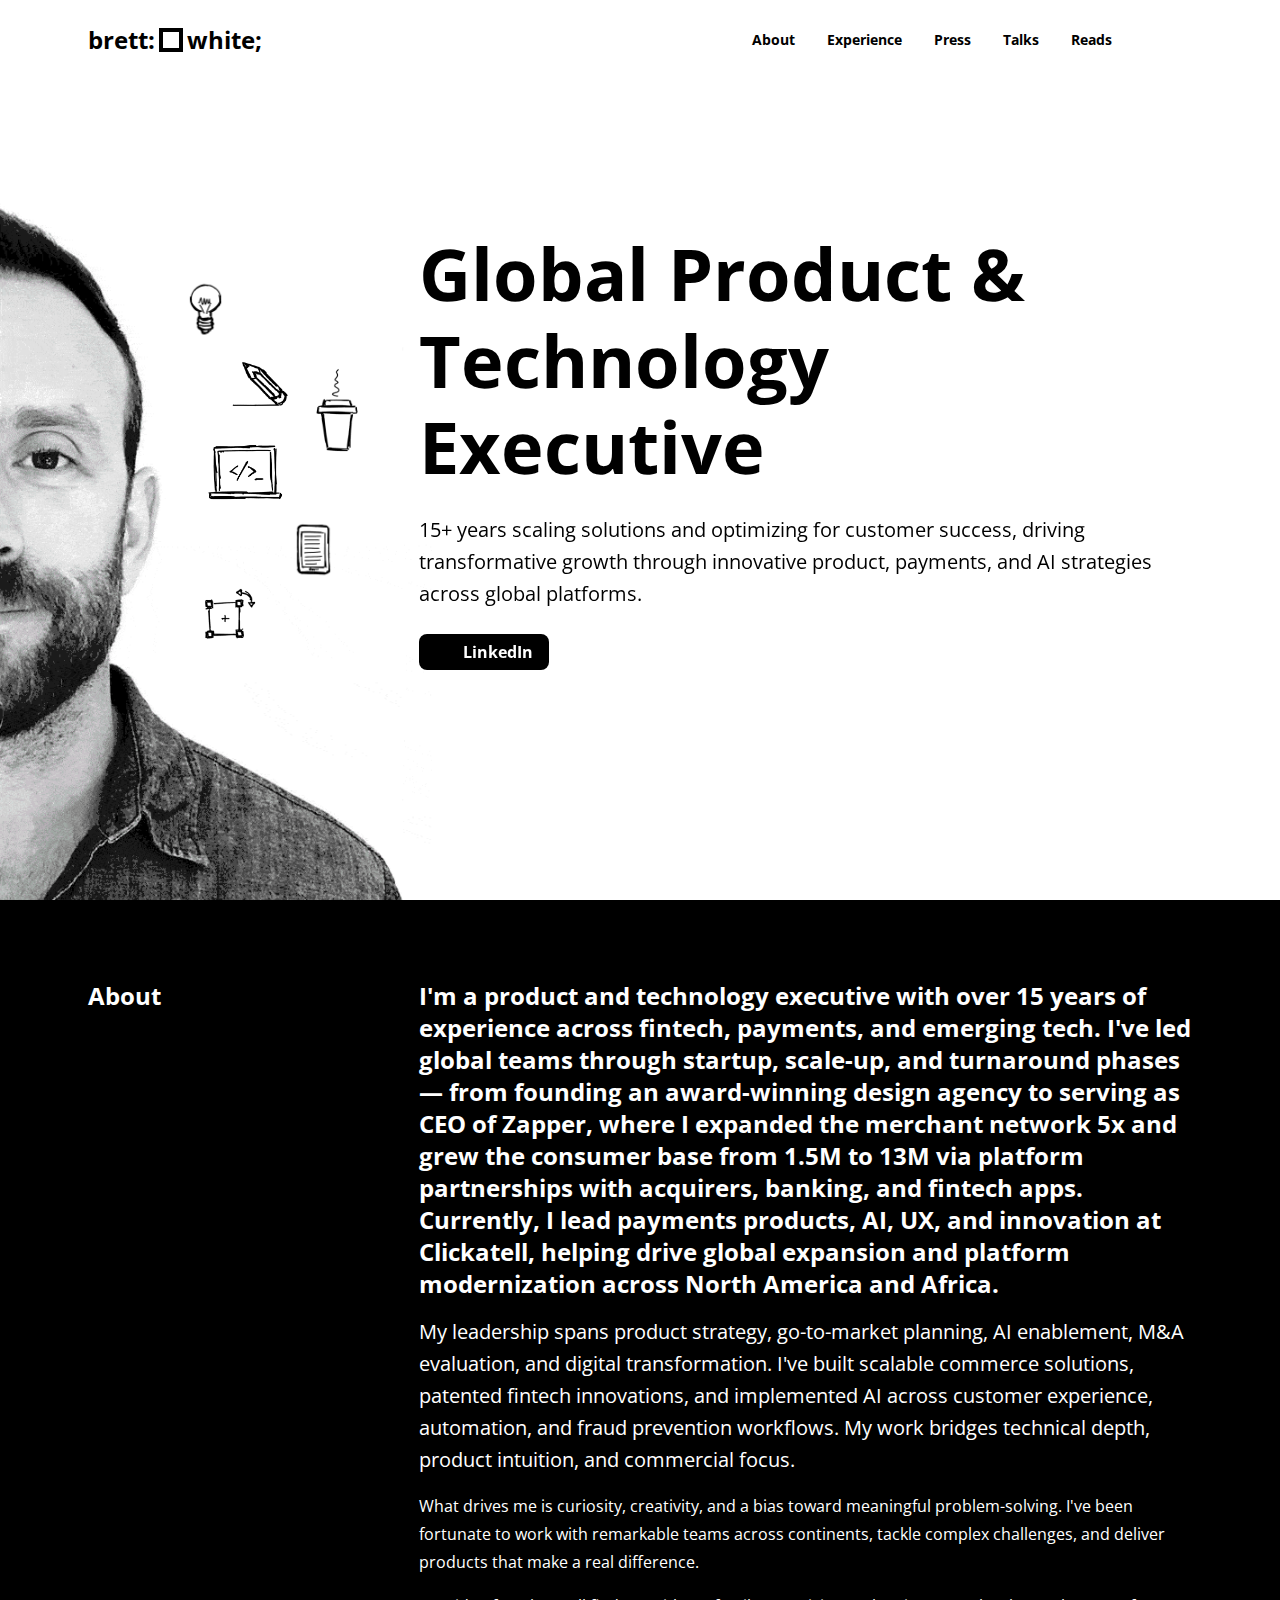
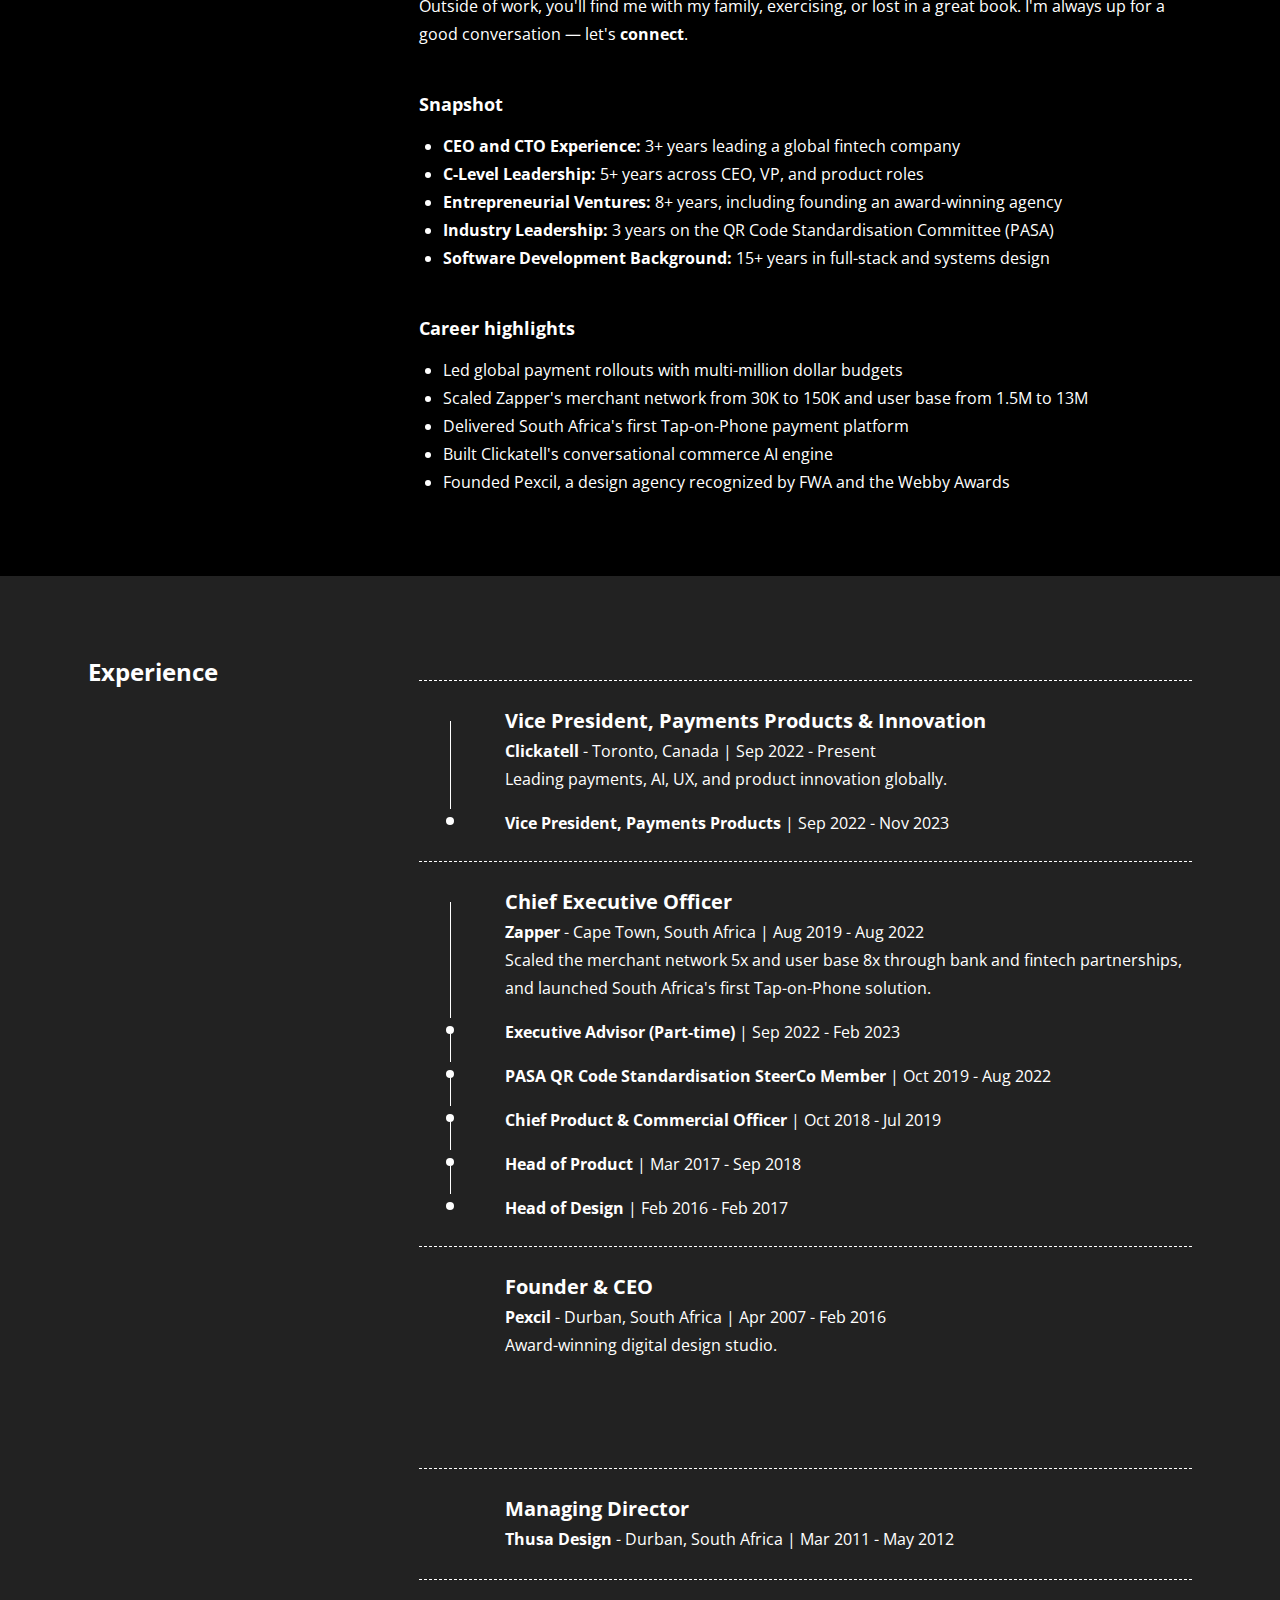
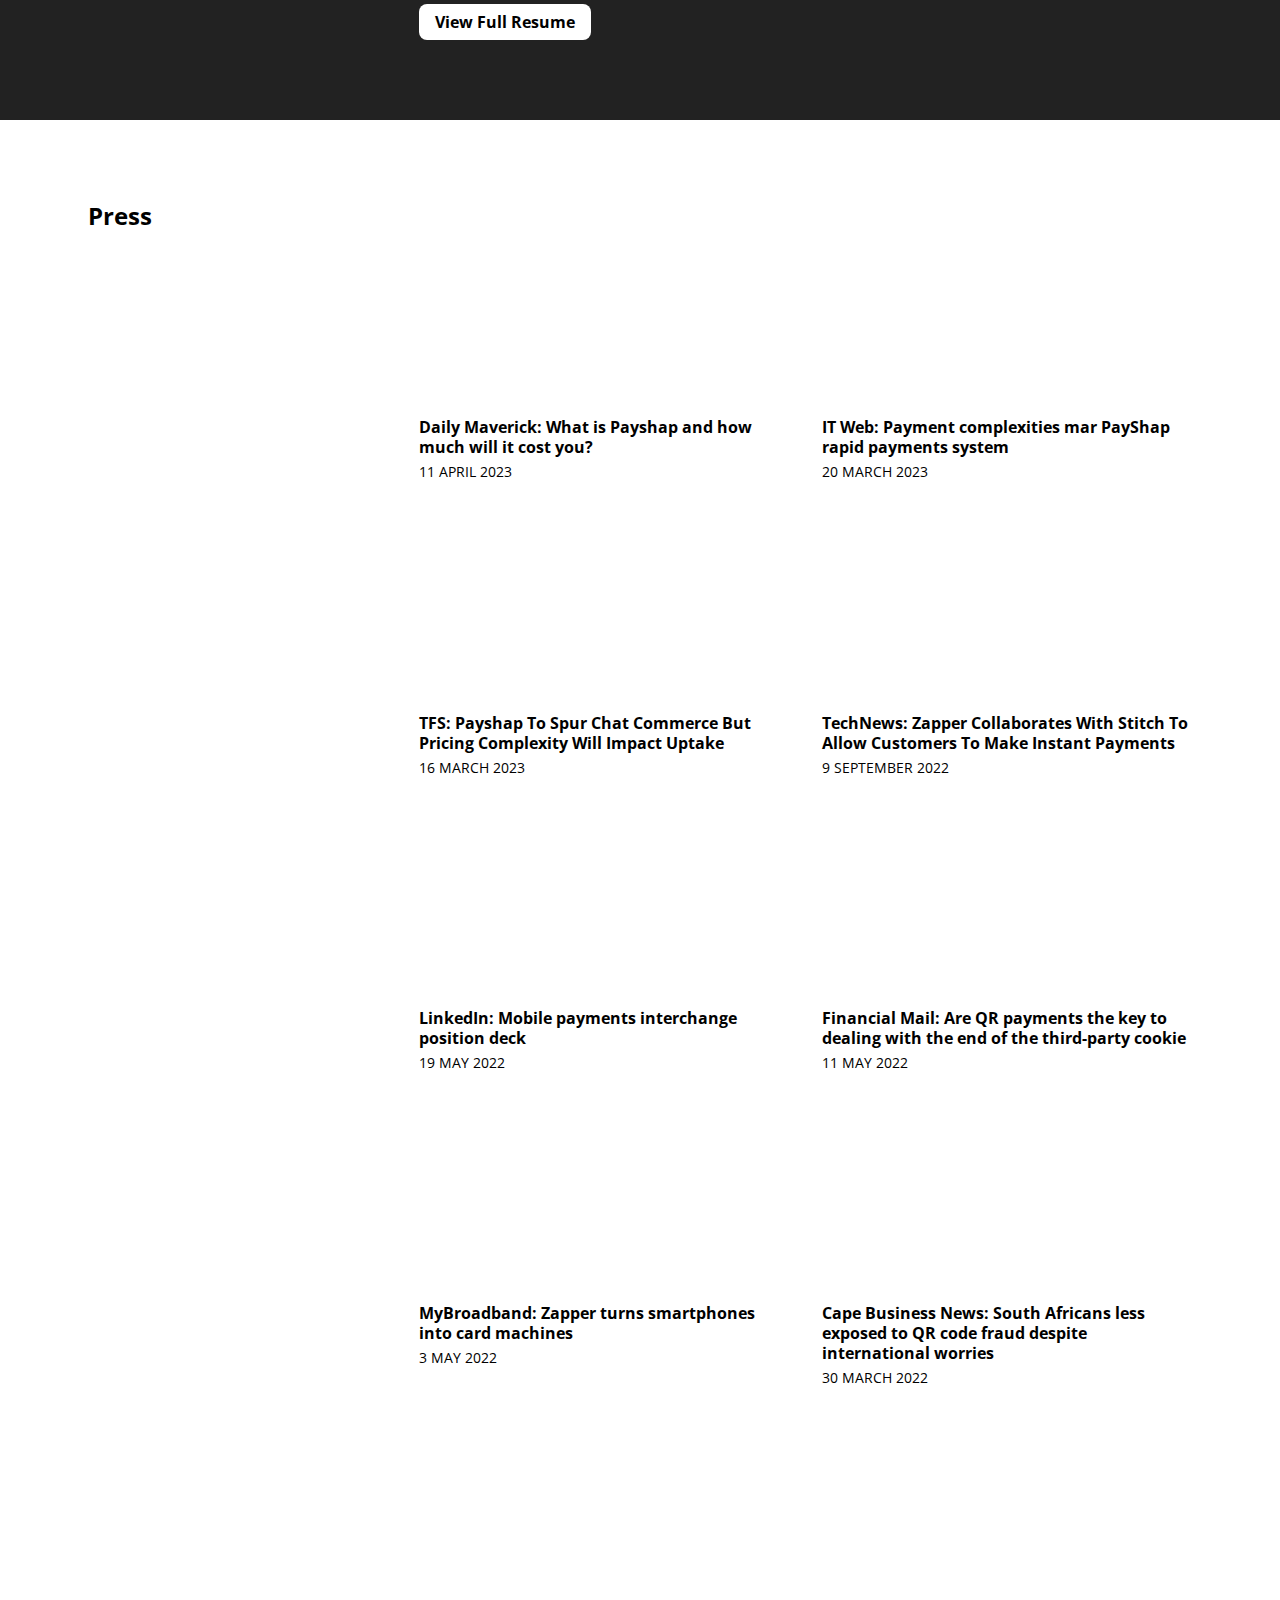
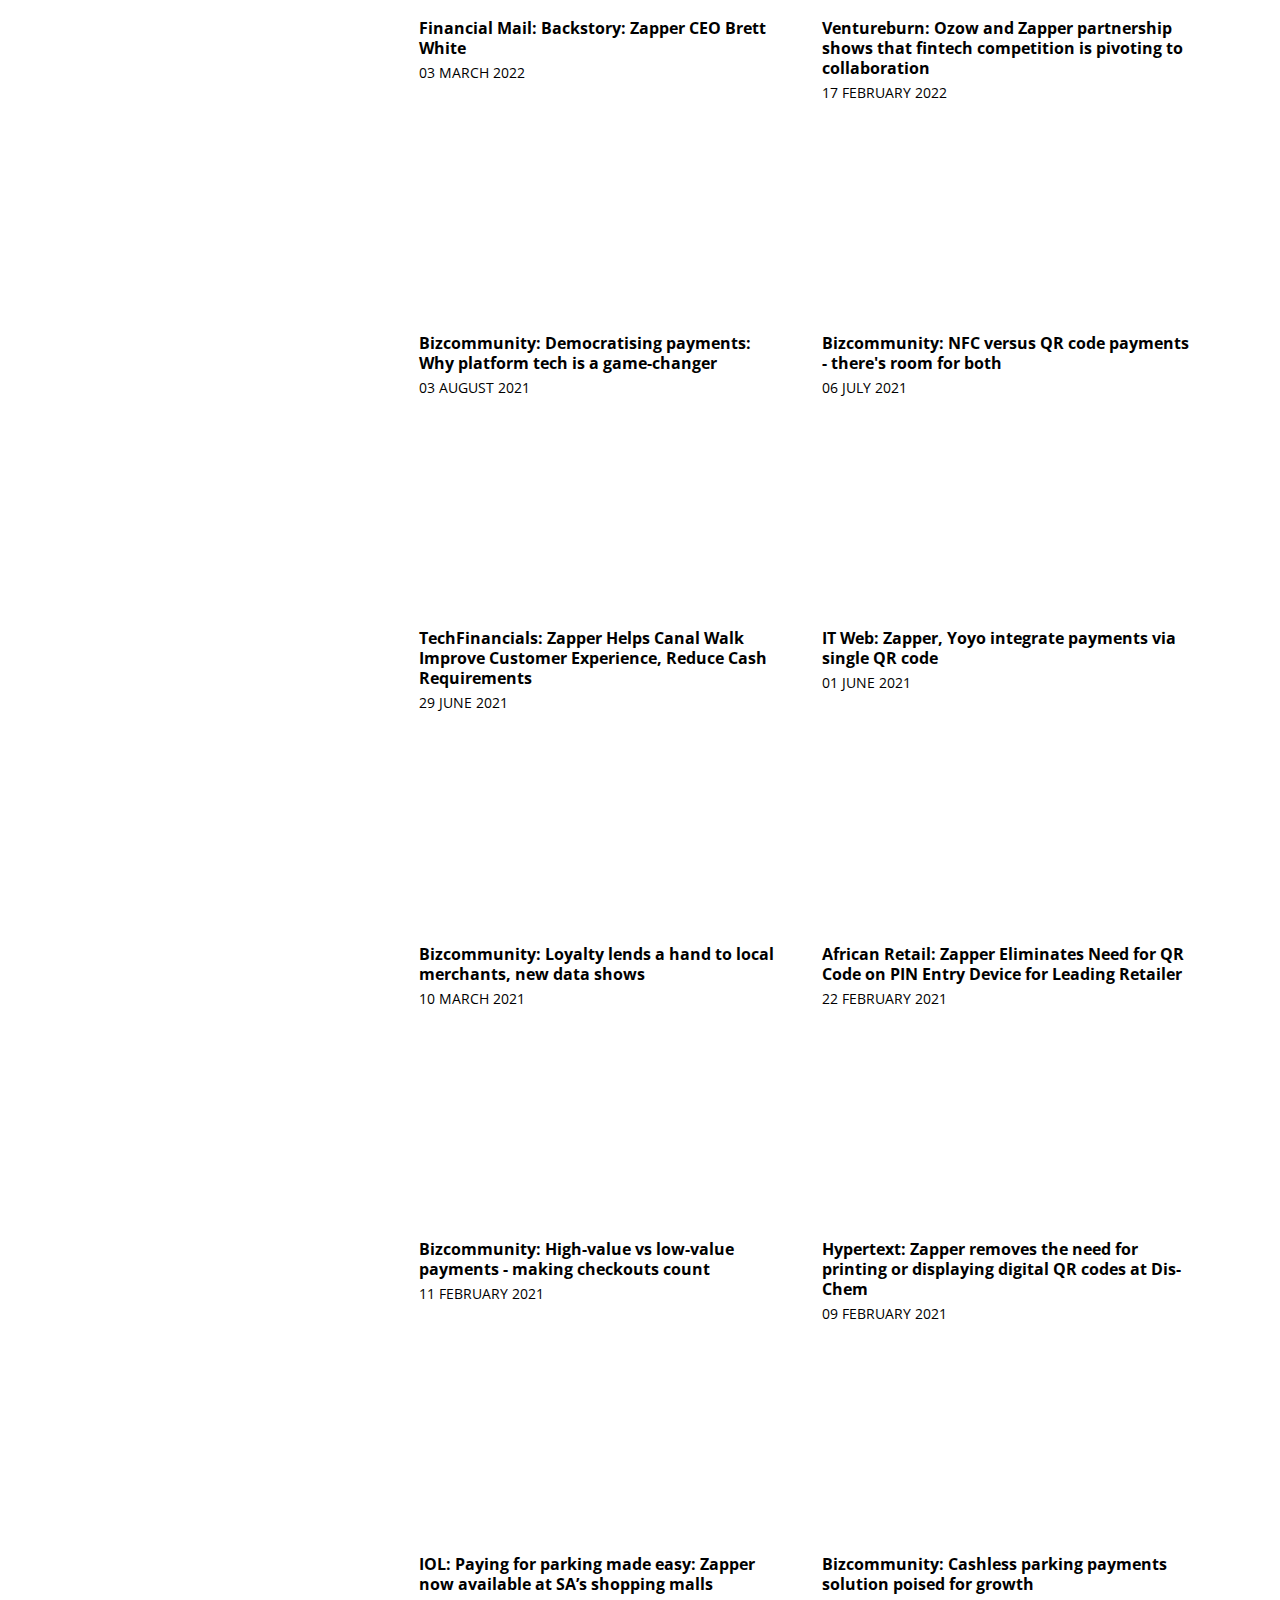
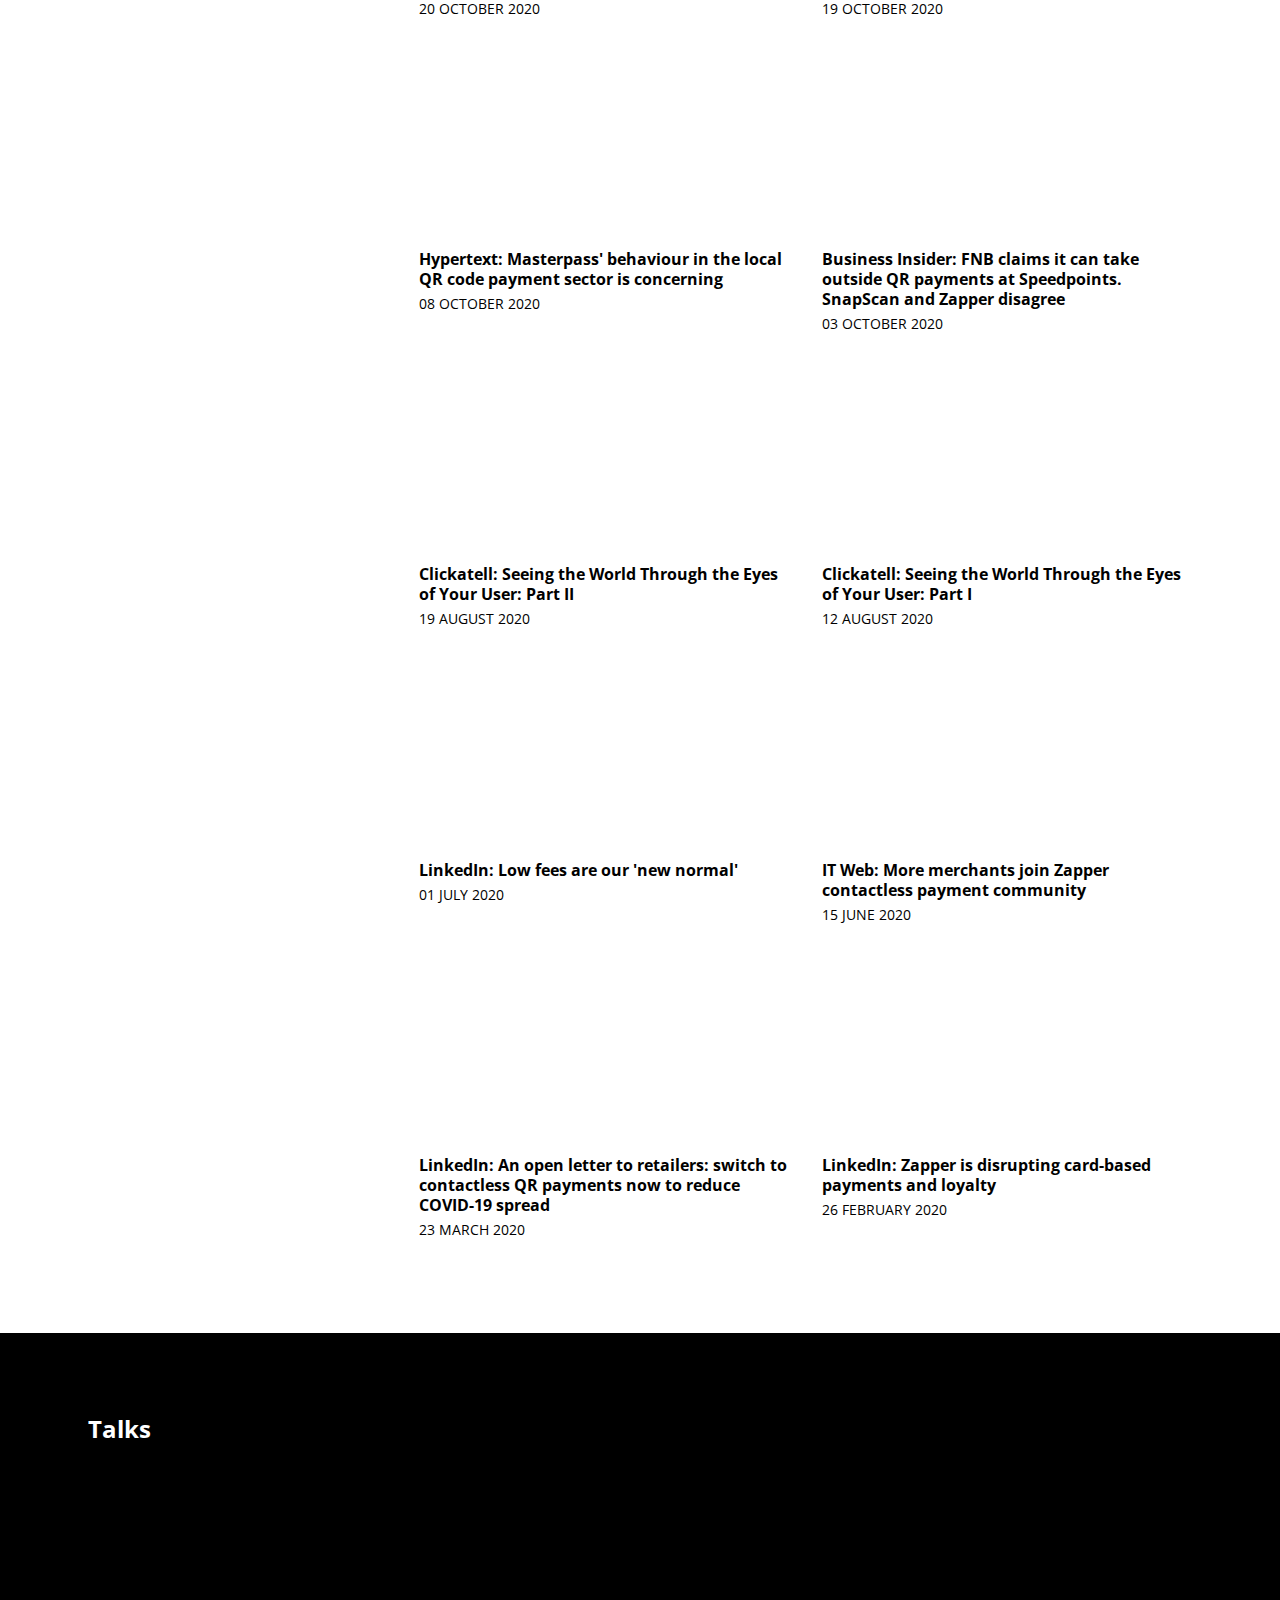
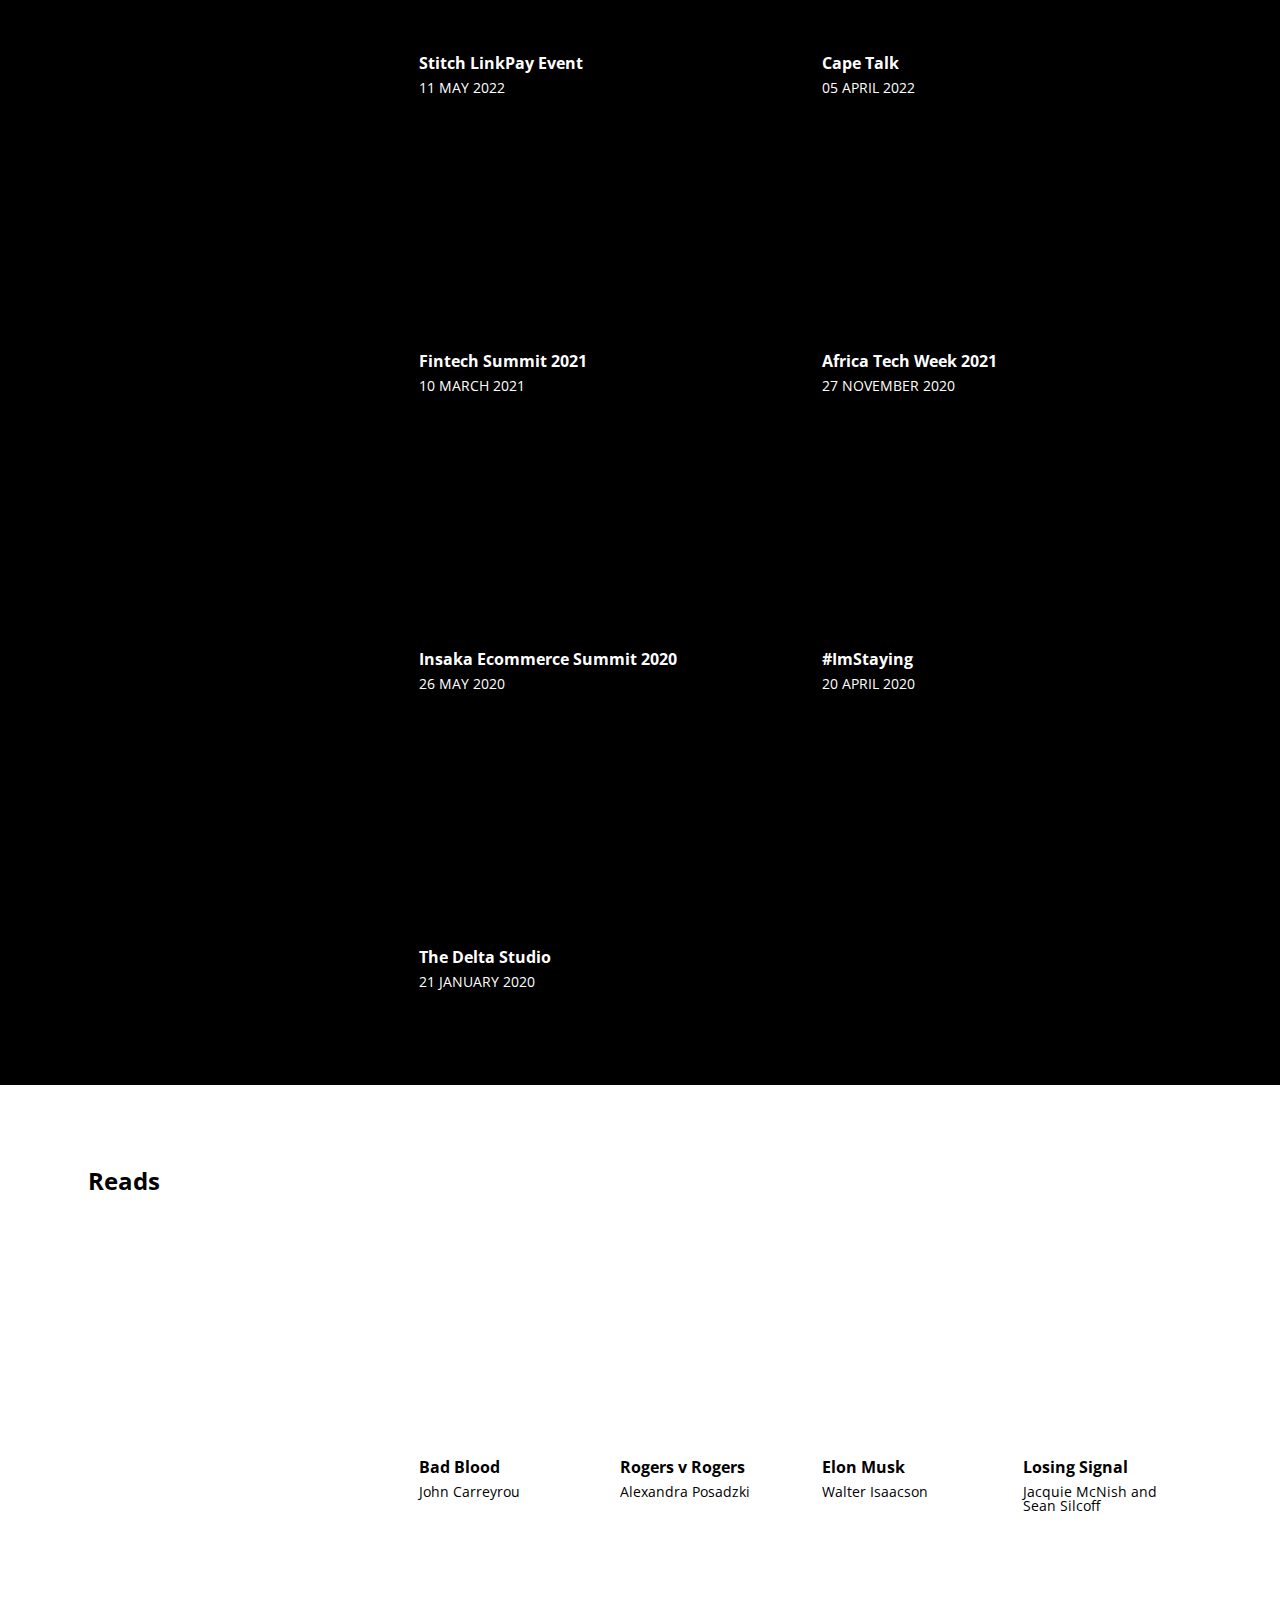
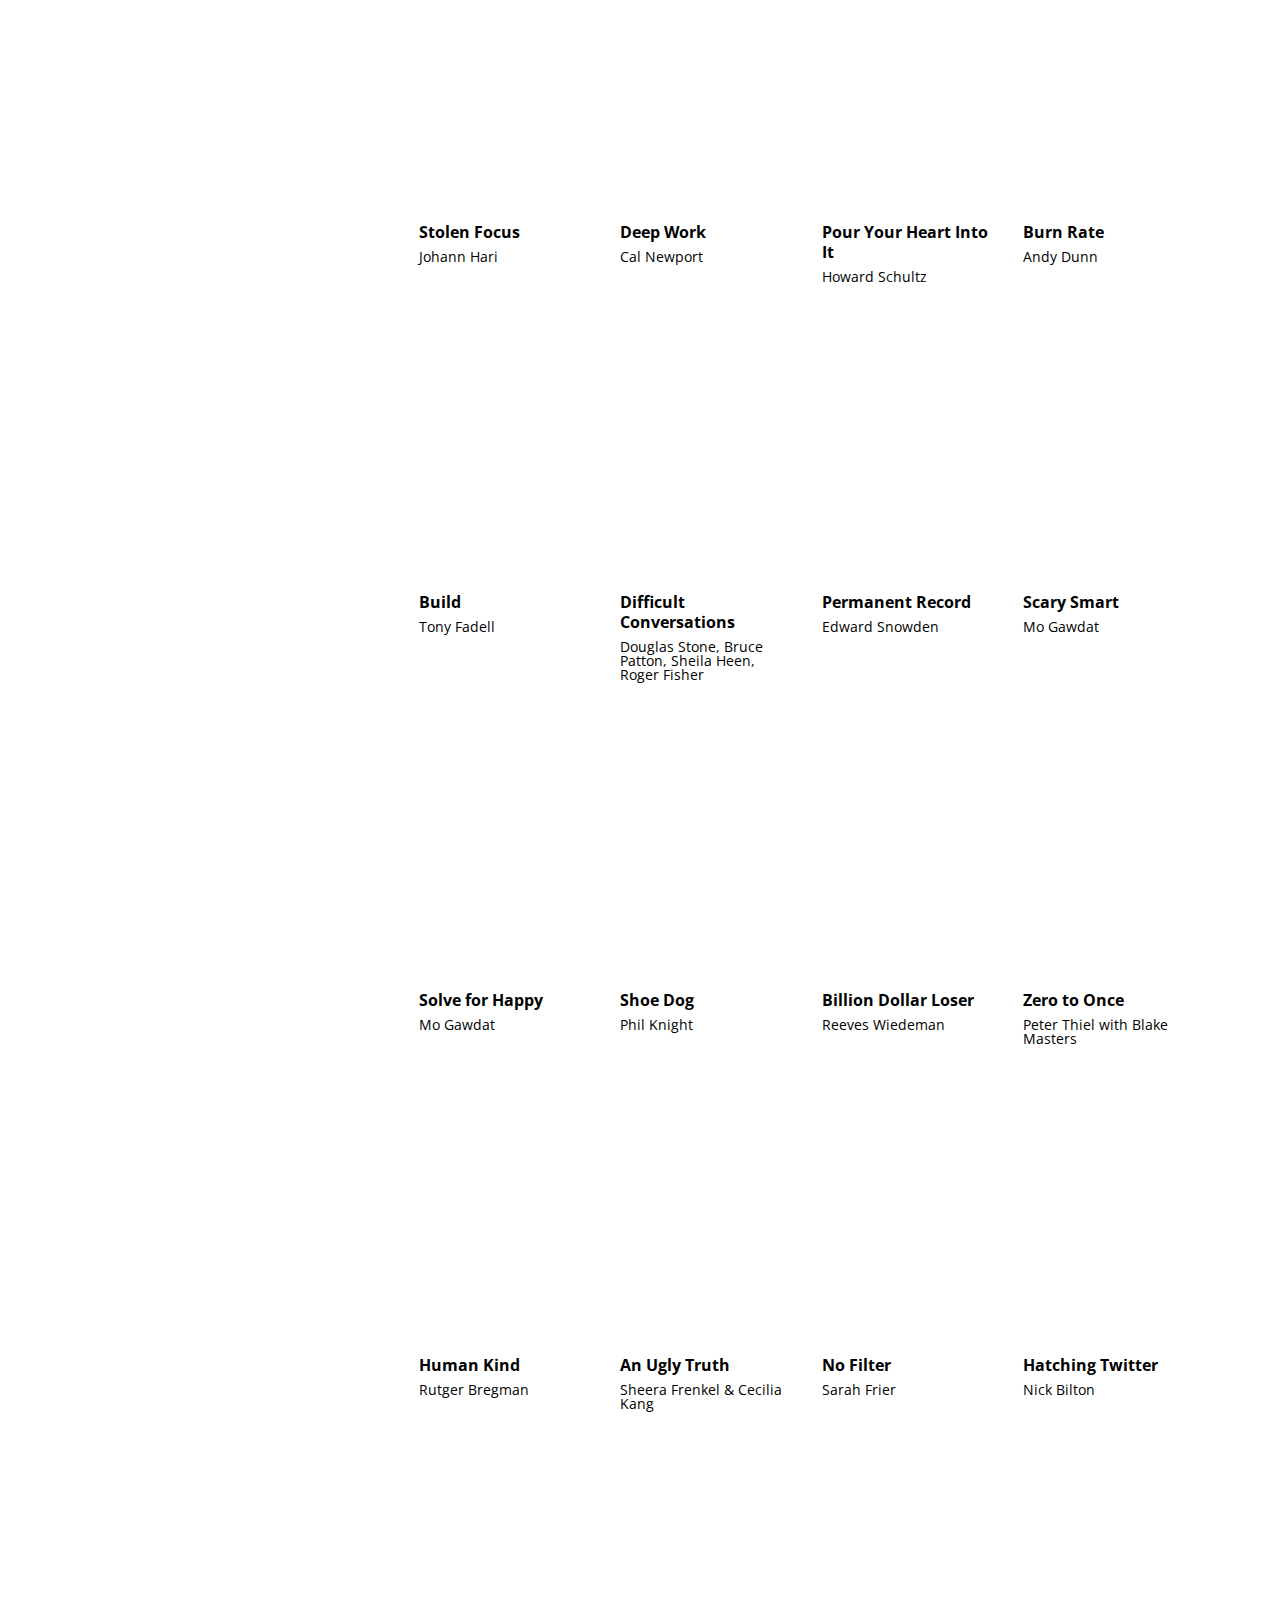
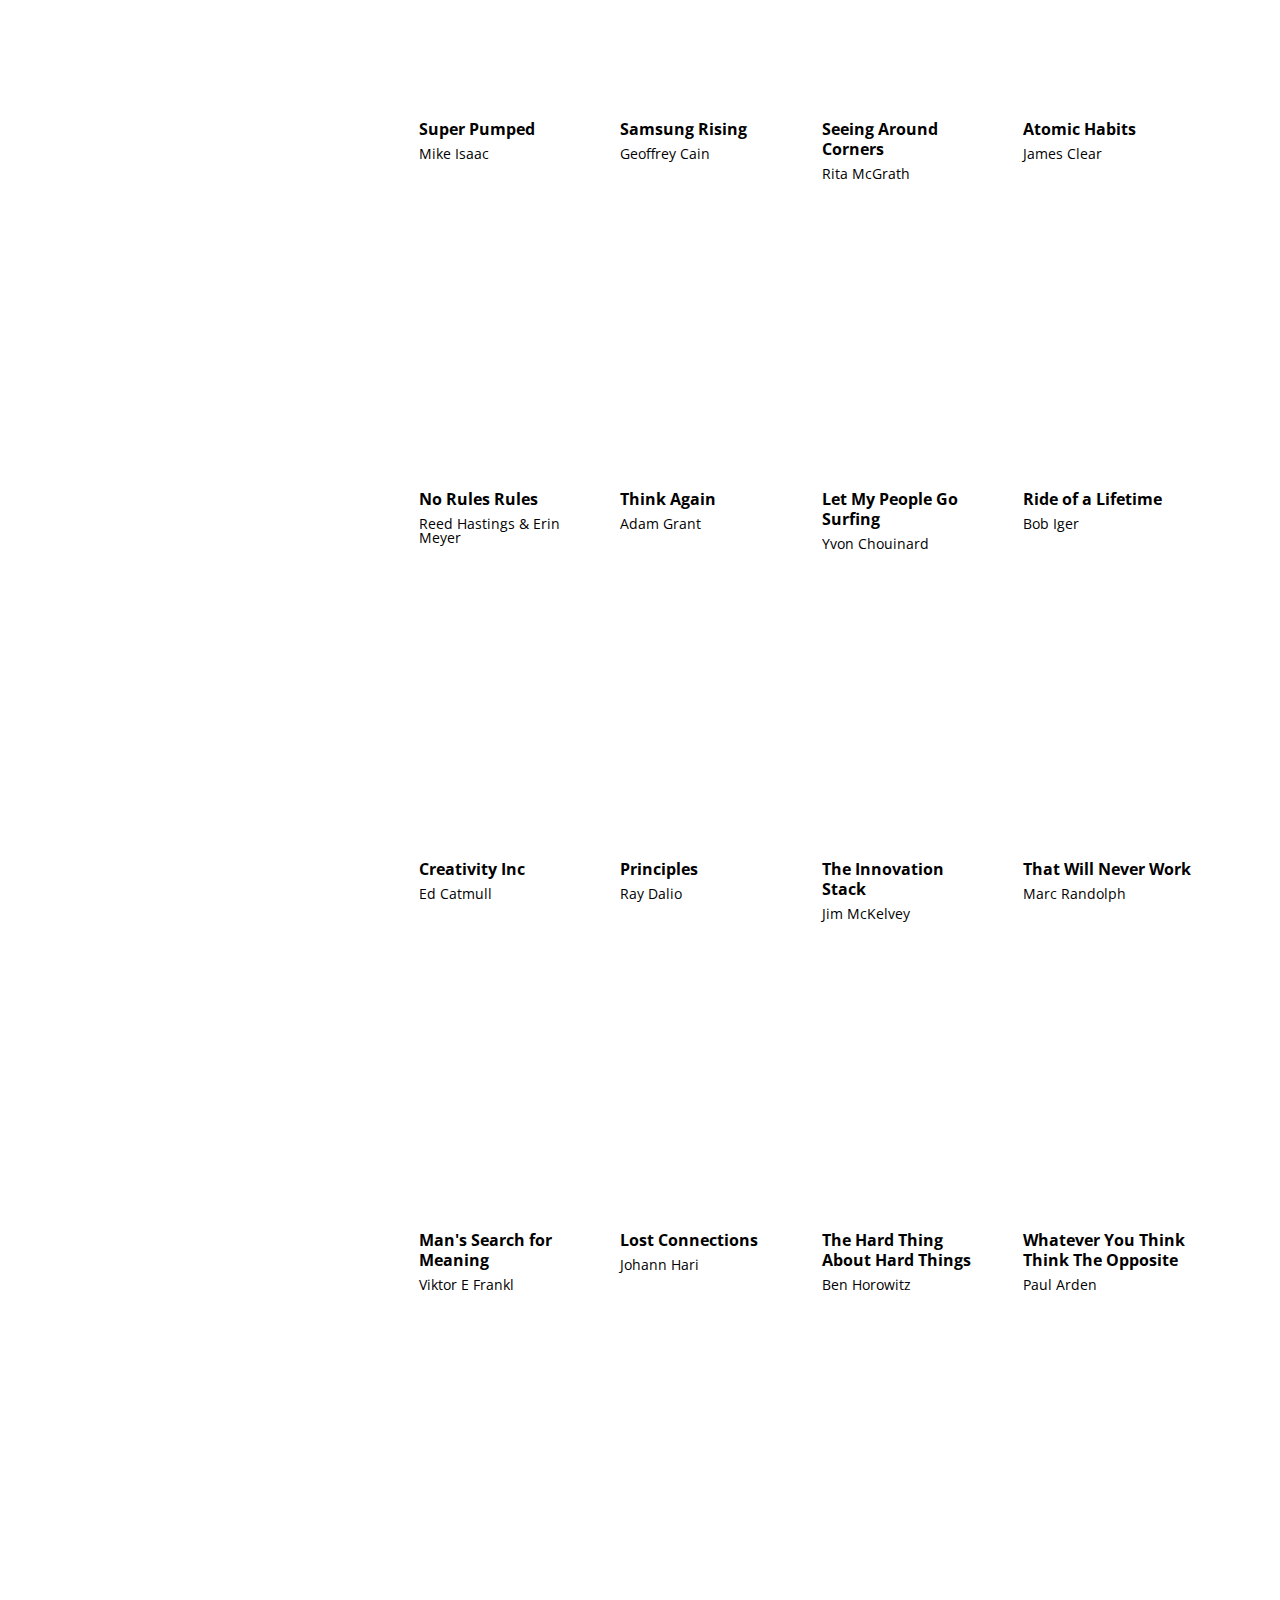
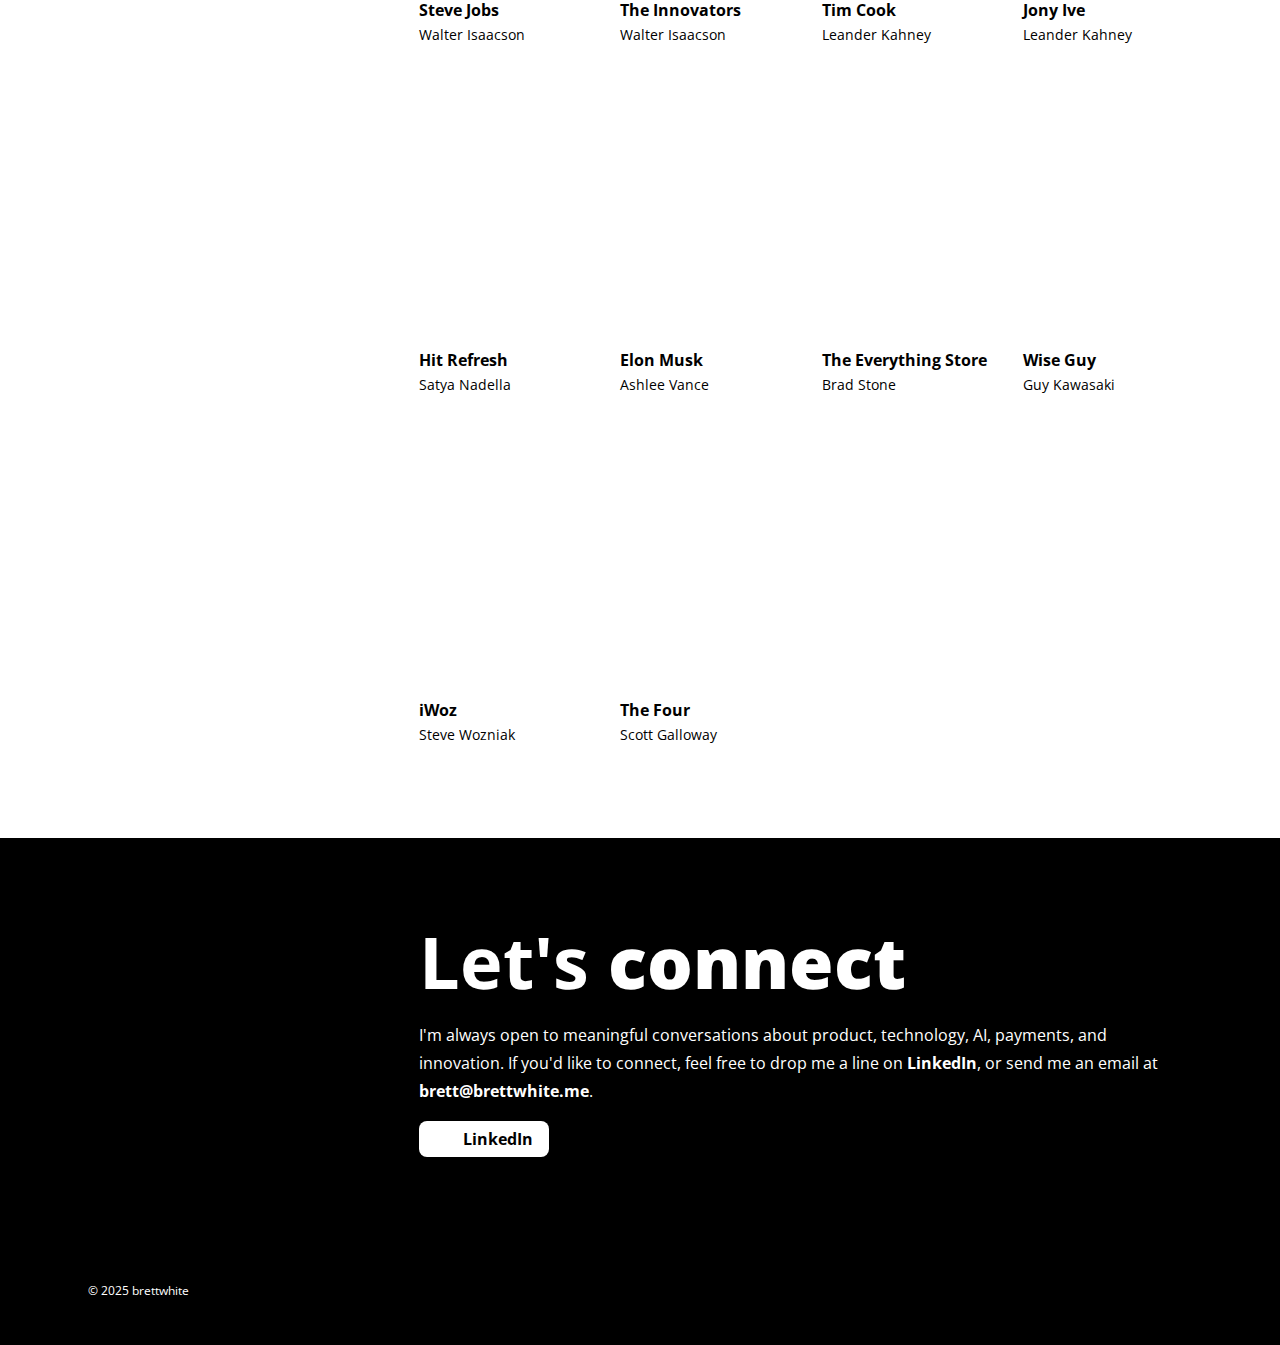
==== index.html @ 4bd19b21 "Minor update to html tag on index" ====
<!DOCTYPE html>
<html lang="en">
  <head>
    <meta charset="utf-8">
    <meta name="viewport" content="width=device-width, initial-scale=1, maximum-scale=1, user-scalable=no" />
    <meta name="google-site-verification" content="A5qW0hpiEXipYkuiuDGzuodcoEI4vjS45qVxuyfU10Y" />
    <title>Brett White - Product & Technology Executive</title>
    <meta name="designer" content="Brett White" />
    <meta name="copyright" content="&copy; 2025 brettwhite" />
    <meta name="description" content="Brett has over a decade in executive-level positions, three of which as CEO and CTO of a global fintech company, with a track record in leadership, creative innovation, business acumen, and entrepreneurship." />
    <meta http-equiv="X-UA-Compatible" content="IE=edge">
    <meta http-equiv="Cache-control" content="public" max-age="600">

    <!-- SVG Favicon -->
    <link rel="icon" href="favicon.svg" type="image/svg+xml">
    <!-- PNG Fallback -->
    <link rel="icon" href="favicon.png" type="image/png">
    <!-- Alternative sizes for PNG Favicon -->
    <link rel="icon" href="favicon-32x32.png" sizes="32x32" type="image/png">
    <link rel="icon" href="favicon-16x16.png" sizes="16x16" type="image/png">

    <meta property="og:image" content="https://brettwhite.me/images/og-thumbnail-brettwhite.jpg" />
    <meta property="og:type" content="website" />
    <meta property="og:url" content="https://brettwhite.me" />
    <meta property="og:title" content="Brett White - Payments and product specialist" />
    <meta property="og:description" content="Brett has over eight years in executive-level and senior management positions, three of which as CEO and CTO of a global fintech company, with a track record in leadership, creative innovation, business acumen, and entrepreneurship." />

    <link href="styles/global-min.css" rel="stylesheet">

    <!-- Global site tag (gtag.js) - Google Analytics -->
    <script async src="https://www.googletagmanager.com/gtag/js?id=G-6XMSGGLK0P"></script>
    <script>
      window.dataLayer = window.dataLayer || [];
      function gtag(){dataLayer.push(arguments);}
      gtag('js', new Date());
      gtag('config', 'G-6XMSGGLK0P');
    </script>
  </head>
  <body>
    <nav id="#nav">
      <div class="container flex-row">
        <a href="#home" class="logo slide">
          <h1><span class="hide">brett:</span> <span class="ic-white"></span> <span class="hide">white;</span></h1>
        </a>
        <ul class="menu">
          <li><a href="#about" class="slide">About</a></li>
          <li><a href="#experience" class="slide">Experience</a></li>
          <li><a href="#press" class="slide">Press</a></li>
          <li><a href="#talks" class="slide">Talks</a></li>
          <li><a href="#reads" class="slide">Reads</a></li>
        </ul>
        <ul class="social">
          <li>
            <a class="linkedin-black" href="https://linkedin.com/in/brettandwhite" target="_blank">LinkedIn</a>
          </li>
        </ul>
      </div>
    </nav>
    <main>
      <!-- HOME -->
      <section id="home" class="hero anchor active">
        <div class="animated-bg">
          <div class="sketches">
            <img class="sketch pop" src="images/sketch-pop.gif" alt="" />
            <img class="sketch lightbulb" src="images/sketch-lightbulb.gif" alt="" />
            <img class="sketch pencil" src="images/sketch-pencil-flip.gif" alt="" />
            <img class="sketch coffee" src="images/sketch-coffee.gif" alt="" />
            <img class="sketch laptop" src="images/sketch-laptop.gif" alt="" />
            <img class="sketch transform" src="images/sketch-transform.gif" alt="" />
            <img class="sketch kindle" src="images/sketch-kindle.gif" alt="" />
          </div>
          <img class="video" src="images/brett-glitch-lo-res.gif" alt="Brett glitch">
        </div>      
        <div class="container flex-row">
          <section class="content flex-align-right bio">
            <h1 class="title-xl">Global Product &amp; Technology Executive</h1>
            <p>15+ years scaling solutions and optimizing for customer success, driving transformative growth through innovative product, payments, and AI strategies across global platforms.</p>
            <a class="btn-linkedin" href="https://linkedin.com/in/brettandwhite" target="_blank">
              <span class="btn-label">LinkedIn</span>
            </a>
          </section>
        </div>
      </section>

      <!-- ABOUT -->
      <section id="about" class="theme-dark anchor">
        <div class="container experience flex-row">
          <section class="sidebar">
            <h1>About</h1>
          </section>
          <article class="cv content">
            <h1>I'm a product and technology executive with over 15 years of experience across fintech, payments, and emerging tech. I've led global teams through startup, scale-up, and turnaround phases — from founding an award-winning design agency to serving as CEO of Zapper, where I expanded the merchant network 5x and grew the consumer base from 1.5M to 13M via platform partnerships with acquirers, banking, and fintech apps. Currently, I lead payments products, AI, UX, and innovation at Clickatell, helping drive global expansion and platform modernization across North America and Africa.</h1>
            <h2>My leadership spans product strategy, go-to-market planning, AI enablement, M&A evaluation, and digital transformation. I've built scalable commerce solutions, patented fintech innovations, and implemented AI across customer experience, automation, and fraud prevention workflows. My work bridges technical depth, product intuition, and commercial focus.</h2>
            <p>What drives me is curiosity, creativity, and a bias toward meaningful problem-solving. I've been fortunate to work with remarkable teams across continents, tackle complex challenges, and deliver products that make a real difference.</p>
            <p>Outside of work, you'll find me with my family, exercising, or lost in a great book. I'm always up for a good conversation — let's <a href="https://linkedin.com/in/brettandwhite" target="_blank">connect</a>.</p>
            <br>
            <h3><strong>Snapshot</strong></h3>
            <ul>
              <li><strong>CEO and CTO Experience:</strong> 3+ years leading a global fintech company</li>
              <li><strong>C-Level Leadership:</strong> 5+ years across CEO, VP, and product roles</li>
              <li><strong>Entrepreneurial Ventures:</strong> 8+ years, including founding an award-winning agency</li>
              <li><strong>Industry Leadership:</strong> 3 years on the QR Code Standardisation Committee (PASA)</li>
              <li><strong>Software Development Background:</strong> 15+ years in full-stack and systems design</li>
            </ul>
            <br>
            <h3><strong>Career highlights</strong></h3>
            <ul>
              <li>Led global payment rollouts with multi-million dollar budgets</li>
              <li>Scaled Zapper's merchant network from 30K to 150K and user base from 1.5M to 13M</li>
              <li>Delivered South Africa's first Tap-on-Phone payment platform</li>
              <li>Built Clickatell's conversational commerce AI engine</li>
              <li>Founded Pexcil, a design agency recognized by FWA and the Webby Awards</li>
            </ul>
          </article>
        </div>
      </section>

      <!-- EXPERIENCE -->
      <section id="experience" class="theme-dark grey anchor">
        <div class="container experience flex-row">
          <section class="sidebar">
            <h1>Experience</h1>
          </section>
          <article class="cv content">
            <ul class="roles">
              <li class="latest-role sub-role parent">
                <section class="flex-row">
                  <figure>
                    <a href="http://clickatell.com" target="_blank">
                      <img class="thumb lazyload" data-src="images/logo-clickatell.jpg" src="images/logo-clickatell.jpg" width="58" height="58" alt="Clickatell" loading="lazy" style="aspect-ratio: 1/1;" />
                    </a>
                  </figure>
                  <article>
                    <h1>Vice President, Payments Products &amp; Innovation</h1>
                    <p><a href="http://clickatell.com" target="_blank">Clickatell</a> - Toronto, Canada | Sep 2022 - Present</p>
                    <p>Leading payments, AI, UX, and product innovation globally.</p>
                  </article>
                </section>
              </li>
              <li class="sub-role last-child">
                <section class="flex-row">
                  <figure></figure>
                  <article>
                    <p><strong>Vice President, Payments Products</strong> | Sep 2022 - Nov 2023</p>
                  </article>
                </section>
              </li>
              <li class="parent sub-role">
                <section class="flex-row">
                  <figure>
                    <a href="https://zapper.com" target="_blank">
                      <img class="thumb lazyload" data-src="images/logo-zapper.jpg" src="images/logo-zapper.jpg" width="58" height="58" alt="Zapper" loading="lazy" style="aspect-ratio: 1/1;" />
                    </a>
                  </figure>
                  <article>
                    <h1>Chief Executive Officer</h1>
                    <p><a href="https://zapper.com" target="_blank">Zapper</a> - Cape Town, South Africa | Aug 2019 - Aug 2022</p>
                    <p>Scaled the merchant network 5x and user base 8x through bank and fintech partnerships, and launched South Africa's first Tap-on-Phone solution.</p>
                  </article>
                </section>
              </li>
              <li class="sub-role">
                <section class="flex-row">
                  <figure></figure>
                  <article>
                    <p><strong>Executive Advisor (Part-time)</strong> | Sep 2022 - Feb 2023</p>
                  </article>
                </section>
              </li>
              <li class="sub-role">
                <section class="flex-row">
                  <figure></figure>
                  <article>
                    <p><strong>PASA QR Code Standardisation SteerCo Member</strong> | Oct 2019 - Aug 2022</p>
                  </article>
                </section>
              </li>
              <li class="sub-role">
                <section class="flex-row">
                  <figure></figure>
                  <article>
                    <p><strong>Chief Product &amp; Commercial Officer</strong> | Oct 2018 - Jul 2019</p>
                  </article>
                </section>
              </li>
              <li class="sub-role">
                <section class="flex-row">
                  <figure></figure>
                  <article>
                    <p><strong>Head of Product</strong> | Mar 2017 - Sep 2018</p>
                  </article>
                </section>
              </li>
              <li class="sub-role last-child">
                <section class="flex-row">
                  <figure></figure>
                  <article>
                    <p><strong>Head of Design</strong> | Feb 2016 - Feb 2017</p>
                  </article>
                </section>
              </li>
              <li>
                <section class="flex-row">
                  <figure>
                    <a href="http://pexcil.com" target="_blank">
                      <img class="thumb lazyload" data-src="images/logo-pexcil.jpg" src="images/logo-pexcil.jpg" width="58" height="58" alt="Pexcil" loading="lazy" style="aspect-ratio: 1/1;" />
                    </a>
                  </figure>
                  <article>
                    <h1>Founder &amp; CEO</h1>
                    <p><a href="http://pexcil.com" target="_blank">Pexcil</a> - Durban, South Africa | Apr 2007 - Feb 2016</p>
                    <p>Award-winning digital design studio.</p>
                    <ul class="awards listing">
                      <li>
                          <article>
                            <img class="award lazyload" data-src="images/award-fwa-white.svg" src="images/award-fwa-white.svg" width="140" height="80" alt="FWA Mobile of the Day" loading="lazy" style="aspect-ratio: 7/4;" />
                          </article>
                      </li>
                      <li>
                          <article>
                            <img class="award lazyload" data-src="images/award-webby-white.svg" src="images/award-webby-white.svg" width="140" height="80" alt="Webby Award" loading="lazy" style="aspect-ratio: 7/4;" />
                          </article>
                      </li>
                      <li>
                          <article>
                            <img class="award lazyload" data-src="images/award-w3-white.svg" src="images/award-w3-white.svg" width="140" height="80" alt="W3 Award" loading="lazy" style="aspect-ratio: 7/4;" />
                          </article>
                      </li>
                      <li>
                          <article>
                            <img class="award lazyload" data-src="images/award-pixel-white.svg" src="images/award-pixel-white.svg" width="140" height="80" alt="Pixel Award" loading="lazy" style="aspect-ratio: 7/4;" />
                          </article>
                      </li>
                      <li>
                          <article>
                            <img class="award lazyload" data-src="images/award-awwwards-white.svg" src="images/award-awwwards-white.svg" width="140" height="80" alt="Awwwards Honorable Mention" loading="lazy" style="aspect-ratio: 7/4;" />
                          </article>
                      </li>
                    </ul>
                  </article>
                </section>
              </li>
              <li>
                <section class="flex-row">
                  <figure>
                    <a href="http://thusa.co.za" target="_blank">
                      <img class="thumb lazyload" data-src="images/logo-thusa.jpg" src="images/logo-thusa.jpg" width="58" height="58" alt="Thusa" loading="lazy" style="aspect-ratio: 1/1;" />
                    </a>
                  </figure>
                  <article>
                    <h1>Managing Director</h1>
                    <p><a href="http://thusa.co.za" target="_blank">Thusa Design</a> - Durban, South Africa | Mar 2011 - May 2012</p>
                  </article>
                </section>
              </li>
            </ul>
            <div class="experience-footer">
              <a class="btn" href="downloads/Brett-White-Product-and-Technology-Executive.pdf" target="_blank">
                <span class="btn-label">View Full Resume</span>
              </a>
          </div>
          </article>
        </div>
      </section>

      <!-- PRESS -->
      <section id="press" class="theme-light anchor">
        <div class="container flex-row">
          <section class="sidebar">
            <h1>Press</h1>
            <!-- <p>I've been fortunate to share my insights and learn from others through various speaking engagements and published articles. Here are some highlights.</p> -->
          </section>
          <section class="content">
            <ul class="press listing">
              <li>
                <a href="https://www.dailymaverick.co.za/article/2023-04-11-what-is-payshap-and-how-much-will-it-cost-you/" target="_blank">
                  <article>
                    <img class="thumb lazyload" data-src="images/press-daily-maverick-20230411.jpg" src="images/press-daily-maverick-20230411.jpg" width="354" height="177" loading="lazy" style="aspect-ratio: 2/1;" />
                    <h1 class="title">Daily Maverick: What is Payshap and how much will it cost you?</h1>
                    <h2 class="author">11 APRIL 2023</h1>
                  </article>
                </a>
              </li>
              <li>
                <a href="https://www.itweb.co.za/content/GxwQDM1DwW97lPVo" target="_blank">
                  <article>
                    <img class="thumb lazyload" data-src="images/press-it-web-20230320.jpg" src="images/press-it-web-20230320.jpg" width="354" height="177" loading="lazy" style="aspect-ratio: 2/1;"/>
                    <h1 class="title">IT Web: Payment complexities mar PayShap rapid payments system</h1>
                    <h2 class="author">20 MARCH 2023</h1>
                  </article>
                </a>
              </li>
              <li>
                <a href="https://techfinancials.co.za/2023/03/16/payshap-to-spur-chat-commerce-but-pricing-complexity-will-impact-uptake/" target="_blank">
                  <article>
                    <img class="thumb lazyload" data-src="images/press-tech-financials-20230316.jpg" src="images/press-tech-financials-20230316.jpg" width="354" height="177" loading="lazy" style="aspect-ratio: 2/1;" />
                    <h1 class="title">TFS: Payshap To Spur Chat Commerce But Pricing Complexity Will Impact Uptake</h1>
                    <h2 class="author">16 MARCH 2023</h1>
                  </article>
                </a>
              </li>
              <li>
                <a href="https://techpression.com/zapper-collaborates-stitch-to-allow-instant-pay/" target="_blank">
                  <article>
                    <img class="thumb lazyload" data-src="images/press-technews-20220909.jpg" src="images/press-technews-20220909.jpg" width="354" height="177" loading="lazy" style="aspect-ratio: 2/1;" />
                    <h1 class="title">TechNews: Zapper Collaborates With Stitch To Allow Customers To Make Instant Payments</h1>
                    <h2 class="author">9 SEPTEMBER 2022</h1>
                  </article>
                </a>
              </li>
              <li>
                <a href="https://www.linkedin.com/posts/brettandwhite_mobile-payment-interchange-position-deck-activity-6932996530907807744-mSY2?utm_source=linkedin_share&utm_medium=member_desktop_web" target="_blank">
                  <article>
                    <img class="thumb lazyload" data-src="images/press-linkedin-mobile-payments-interchange-deck.jpg" src="images/press-linkedin-mobile-payments-interchange-deck.jpg" width="354" height="177" loading="lazy" style="aspect-ratio: 2/1;" />
                    <h1 class="title">LinkedIn: Mobile payments interchange position deck</h1>
                    <h2 class="author">19 MAY 2022</h1>
                  </article>
                </a>
              </li>
              <li>
                <a href="https://www.businesslive.co.za/redzone/news-insights/2022-05-11-are-qr-payments-the-key-to-dealing-with-the-end-of-the-third-party-cookie/" target="_blank">
                  <article>
                    <img class="thumb lazyload" src="images/press-financial-mail-theredzone-20220511.jpg" data-src="images/press-financial-mail-theredzone-20220511.jpg" width="354" height="177" loading="lazy" style="aspect-ratio: 2/1;" />
                    <h1 class="title">Financial Mail: Are QR payments the key to dealing with the end of the third-party cookie</h1>
                    <h2 class="author">11 MAY 2022</h1>
                  </article>
                </a>
              </li>
              <li>
                <a href="https://mybroadband.co.za/news/banking/442958-zapper-turns-smartphones-into-card-machines.html" target="_blank">
                  <article>
                    <img class="thumb lazyload" data-src="images/press-mybroadband-zapper-turns-smartphones-into-card-machines-20220503.jpg" src="images/press-mybroadband-zapper-turns-smartphones-into-card-machines-20220503.jpg" width="354" height="177" loading="lazy" style="aspect-ratio: 2/1;" />
                    <h1 class="title">MyBroadband: Zapper turns smartphones into card machines</h1>
                    <h2 class="author">3 MAY 2022</h1>
                  </article>
                </a>
              </li>
              <li>
                <a href="https://www.cbn.co.za/news/security-surveillance-access-control/south-africans-less-exposed-to-qr-code-fraud-despite-international-worries/" target="_blank">
                  <article>
                    <img class="thumb lazyload" data-src="images/press-cbn-20220330.jpg" src="images/press-cbn-20220330.jpg" width="354" height="177" loading="lazy" style="aspect-ratio: 2/1;" />
                    <h1 class="title">Cape Business News: South Africans less exposed to QR code fraud despite international worries</h1>
                    <h2 class="author">30 MARCH 2022</h1>
                  </article>
                </a>
              </li>
              <li>
                <a href="https://www.businesslive.co.za/fm/money-and-investing/backstory/2022-03-03-backstory-zapper-ceo-brett-white/" target="_blank">
                  <article>
                    <img class="thumb lazyload" data-src="images/press-financial-mail-20220303.jpg" src="images/press-financial-mail-20220303.jpg" width="354" height="177" loading="lazy" style="aspect-ratio: 2/1;" />
                    <h1 class="title">Financial Mail: Backstory: Zapper CEO Brett White</h1>
                    <h2 class="author">03 MARCH 2022</h1>
                  </article>
                </a>
              </li>
              <li>
                <a href="https://ventureburn.com/2022/02/ozow-and-zapper-partnership-shows-that-fintech-competition-is-pivoting-to-collaboration/" target="_blank">
                  <article>
                    <img class="thumb lazyload" data-src="images/press-ventureburn-20220217.jpg" src="images/press-ventureburn-20220217.jpg" width="354" height="177" loading="lazy" style="aspect-ratio: 2/1;" />
                    <h1 class="title">Ventureburn: Ozow and Zapper partnership shows that fintech competition is pivoting to collaboration</h1>
                    <h2 class="author">17 FEBRUARY 2022</h1>
                  </article>
                </a>
              </li>
              <li>
                <a href="https://www.bizcommunity.com/Article/196/394/218596.html" target="_blank">
                  <article>
                    <img class="thumb lazyload" data-src="images/press-bizcommunity-20210803.jpg" src="images/press-bizcommunity-20210803.jpg" width="354" height="177" loading="lazy" style="aspect-ratio: 2/1;" />
                    <h1 class="title">Bizcommunity: Democratising payments: Why platform tech is a game-changer</h1>
                    <h2 class="author">03 AUGUST 2021</h1>
                  </article>
                </a>
              </li>
              <li>
                <a href="https://www.bizcommunity.com/Article/196/394/217591.html" target="_blank">
                  <article>
                    <img class="thumb lazyload" data-src="images/press-bizcomminity-20210706.jpg" src="images/press-bizcomminity-20210706.jpg" width="354" height="177" loading="lazy" style="aspect-ratio: 2/1;" />
                    <h1 class="title">Bizcommunity: NFC versus QR code payments - there's room for both</h1>
                    <h2 class="author">06 JULY 2021</h1>
                  </article>
                </a>
              </li>
              <li>
                <a href="https://www.techfinancials.co.za/2021/06/29/zapper-helps-canal-walk-improve-customer-experience-reduce-cash-requirements/" target="_blank">
                  <article>
                    <img class="thumb lazyload" data-src="images/press-tech-financials-20210629.jpg" src="images/press-tech-financials-20210629.jpg" width="354" height="177" loading="lazy" style="aspect-ratio: 2/1;" />
                    <h1 class="title">TechFinancials: Zapper Helps Canal Walk Improve Customer Experience, Reduce Cash Requirements</h1>
                    <h2 class="author">29 JUNE 2021</h1>
                  </article>
                </a>
              </li>
              <li>
                <a href="https://www.itweb.co.za/content/KBpdgvpzZoKMLEew" target="_blank">
                  <article>
                    <img class="thumb lazyload" data-src="images/press-it-web-20210601.jpg" src="images/press-it-web-20210601.jpg" width="354" height="177" loading="lazy" style="aspect-ratio: 2/1;" />
                    <h1 class="title">IT Web: Zapper, Yoyo integrate payments via single QR code</h1>
                    <h2 class="author">01 JUNE 2021</h1>
                  </article>
                </a>
              </li>
              <li>
                <a href="https://www.bizcommunity.com/Article/196/168/213793.html" target="_blank">
                  <article>
                    <img class="thumb lazyload" data-src="images/press-bizcommunity-20210310.jpg" src="images/press-bizcommunity-20210310.jpg" width="354" height="177" loading="lazy" style="aspect-ratio: 2/1;" />
                    <h1 class="title">Bizcommunity: Loyalty lends a hand to local merchants, new data shows</h1>
                    <h2 class="author">10 MARCH 2021</h1>
                  </article>
                </a>
              </li>
              <li>
                <a href="https://www.africanretail.com/zapper-eliminates-need-for-qr-code-on-pin-entry-device-for-leading-retailer/?utm_source=African+Retail+Newsletter&utm_campaign=f3dae33882-_22_02_2021&utm_medium=email&utm_term=0_c3e15b7330-f3dae33882-580382281" target="_blank">
                  <article>
                    <img class="thumb lazyload" data-src="images/press-african-retail-20210222.jpg" src="images/press-african-retail-20210222.jpg" width="354" height="177" loading="lazy" style="aspect-ratio: 2/1;" />
                    <h1 class="title">African Retail: Zapper Eliminates Need for QR Code on PIN Entry Device for Leading Retailer</h1>
                    <h2 class="author">22 FEBRUARY 2021</h1>
                  </article>
                </a>
              </li>
              <li>
                <a href="https://www.bizcommunity.com/Article/196/163/212946.html" target="_blank">
                  <article>
                    <img class="thumb lazyload" data-src="images/press-bizcommunity-20210211.jpg" src="images/press-bizcommunity-20210211.jpg" width="354" height="177" loading="lazy" style="aspect-ratio: 2/1;" />
                    <h1 class="title">Bizcommunity: High-value vs low-value payments - making checkouts count</h1>
                    <h2 class="author">11 FEBRUARY 2021</h1>
                  </article>
                </a>
              </li>
              <li>
                <a href="https://htxt.co.za/2021/02/09/zapper-removes-the-need-for-printing-or-displaying-digital-qr-codes-at-dis-chem/?noamp=mobile" target="_blank">
                  <article>
                    <img class="thumb lazyload" data-src="images/press-hypertext-20210209.jpg" src="images/press-hypertext-20210209.jpg" width="354" height="177" loading="lazy" style="aspect-ratio: 2/1;" />
                    <h1 class="title">Hypertext: Zapper removes the need for printing or displaying digital QR codes at Dis-Chem</h1>
                    <h2 class="author">09 FEBRUARY 2021</h1>
                  </article>
                </a>
              </li>
              <li>
                <a href="https://www.iol.co.za/technology/mobile/paying-for-parking-made-easy-zapper-now-available-at-sas-shopping-malls-ce9c1368-5671-4ff6-b4c1-ef30ef40f96b" target="_blank">
                  <article>
                    <img class="thumb lazyload" data-src="images/press-iol-20201020.jpg" src="images/press-iol-20201020.jpg" width="354" height="177" loading="lazy" style="aspect-ratio: 2/1;" />
                    <h1 class="title">IOL: Paying for parking made easy: Zapper now available at SA’s shopping malls</h1>
                    <h2 class="author">20 OCTOBER 2020</h1>
                  </article>
                </a>
              </li>
              <li>
                <a href="https://www.bizcommunity.com/Article/196/394/209466.html" target="_blank">
                  <article>
                    <img class="thumb lazyload" data-src="images/press-bizcommunity-20201019.jpg" src="images/press-bizcommunity-20201019.jpg" width="354" height="177" loading="lazy" style="aspect-ratio: 2/1;" />
                    <h1 class="title">Bizcommunity: Cashless parking payments solution poised for growth</h1>
                    <h2 class="author">19 OCTOBER 2020</h1>
                  </article>
                </a>
              </li>
              <li>
                <a href="https://htxt.co.za/2020/10/08/masterpass-behaviour-in-the-local-qr-code-payment-sector-is-concerning/" target="_blank">
                  <article>
                    <img class="thumb lazyload" data-src="images/press-hypertext-20201008.jpg" src="images/press-hypertext-20201008.jpg" width="354" height="177" loading="lazy" style="aspect-ratio: 2/1;" />
                    <h1 class="title">Hypertext: Masterpass' behaviour in the local QR code payment sector is concerning</h1>
                    <h2 class="author">08 OCTOBER 2020</h1>
                  </article>
                </a>
              </li>
              <li>
                <a href="https://www.businessinsider.co.za/fnb-wont-be-able-to-accept-snapscan-qr-codes-and-zapper-pulls-out-of-masterpass-2020-10" target="_blank">
                  <article>
                    <img class="thumb lazyload" data-src="images/press-business-insider-20201003.jpg" src="images/press-business-insider-20201003.jpg" width="354" height="177" loading="lazy" style="aspect-ratio: 2/1;" />
                    <h1 class="title">Business Insider: FNB claims it can take outside QR payments at Speedpoints. SnapScan and Zapper disagree</h1>
                    <h2 class="author">03 OCTOBER 2020</h1>
                  </article>
                </a>
              </li>
              <li>
                <a href="https://www.clickatell.com/blog/seeing-the-world-through-the-eyes-of-your-user-part-ii/" target="_blank">
                  <article>
                    <img class="thumb lazyload" data-src="images/press-clickatell-20200819.jpg" src="images/press-clickatell-20200819.jpg" width="354" height="177" loading="lazy" style="aspect-ratio: 2/1;" />
                    <h1 class="title">Clickatell: Seeing the World Through the Eyes of Your User: Part II</h1>
                    <h2 class="author">19 AUGUST 2020</h1>
                  </article>
                </a>
              </li>
              <li>
                <a href="https://www.clickatell.com/blog/seeing-the-world-through-the-eyes-of-your-user-part-i/" target="_blank">
                  <article>
                    <img class="thumb lazyload" data-src="images/press-clickatell-20200812.jpg" src="images/press-clickatell-20200812.jpg" width="354" height="177" loading="lazy" style="aspect-ratio: 2/1;" />
                    <h1 class="title">Clickatell: Seeing the World Through the Eyes of Your User: Part I</h1>
                    <h2 class="author">12 AUGUST 2020</h1>
                  </article>
                </a>
              </li>
              <li>
                <a href="https://www.linkedin.com/pulse/low-fees-our-new-normal-brett-white/" target="_blank">
                  <article>
                    <img class="thumb lazyload" data-src="images/opinion-linkedin-20200701.jpg" src="images/opinion-linkedin-20200701.jpg" width="354" height="177" loading="lazy" style="aspect-ratio: 2/1;" />
                    <h1 class="title">LinkedIn: Low fees are our 'new normal'​</h1>
                    <h2 class="author">01 JULY 2020</h1>
                  </article>
                </a>
              </li>
              <li>
                <a href="https://www.itweb.co.za/content/lLn14MmjEGJqJ6Aa" target="_blank">
                  <article>
                    <img class="thumb lazyload" data-src="images/press-it-web-20200615.jpg" src="images/press-it-web-20200615.jpg" width="354" height="177" loading="lazy" style="aspect-ratio: 2/1;" />
                    <h1 class="title">IT Web: More merchants join Zapper contactless payment community</h1>
                    <h2 class="author">15 JUNE 2020</h1>
                  </article>
                </a>
              </li>
              <li>
                <a href="https://www.linkedin.com/pulse/open-letter-retailers-switch-contactless-qr-payments-now-brett-white/" target="_blank">
                  <article>
                    <img class="thumb lazyload" data-src="images/opinion-linkedin-20200323.jpg" src="images/opinion-linkedin-20200323.jpg" width="354" height="177" loading="lazy" style="aspect-ratio: 2/1;" />
                    <h1 class="title">LinkedIn: An open letter to retailers: switch to contactless QR payments now to reduce COVID-19 spread</h1>
                    <h2 class="author">23 MARCH 2020</h1>
                  </article>
                </a>
              </li>
              <li>
                <a href="https://www.linkedin.com/pulse/zapper-disrupting-card-based-payments-loyalty-brett-white/" target="_blank">
                  <article>
                    <img class="thumb lazyload" data-src="images/opinion-linkedin-20200226.jpg" src="images/opinion-linkedin-20200226.jpg" width="354" height="177" loading="lazy" style="aspect-ratio: 2/1;" />
                    <h1 class="title">LinkedIn: Zapper is disrupting card-based payments and loyalty</h1>
                    <h2 class="author">26 FEBRUARY 2020</h1>
                  </article>
                </a>
              </li>
            </ul>
          </section>
        </div>
      </section>

      <!-- TALKS -->
      <section id="talks" class="theme-dark anchor">
        <div class="container flex-row">
          <section class="sidebar">
            <h1>Talks</h1>
          </section>
          <section class="content">
            <ul class="press listing">
              <li>
                <a href="https://youtu.be/6Usfp7DqZNA" target="_blank">
                  <article>
                    <img class="thumb lazyload" data-src="images/video-stitch-linkpay-2022.jpg" src="images/video-stitch-linkpay-2022.jpg" width="354" height="199" loading="lazy" style="aspect-ratio: 1.78/1;" />
                    <h1 class="title">Stitch LinkPay Event</h1>
                    <h2 class="author">11 MAY 2022</h1>
                  </article>
                </a>
              </li>
              <li>
                <a href="https://omny.fm/shows/capetalk-breakfast/tech-tuesday-how-concerned-should-we-be-about-qr-c" target="_blank">
                  <article>
                    <img class="thumb lazyload" data-src="images/podcast-capetalk-breakfast-20220405.jpg" src="images/podcast-capetalk-breakfast-20220405.jpg" width="354" height="199" loading="lazy" style="aspect-ratio: 1.78/1;" />
                    <h1 class="title">Cape Talk</h1>
                    <h2 class="author">05 APRIL 2022</h1>
                  </article>
                </a>
              </li>
              <li>
                <a href="https://youtu.be/GOu0mPqFmRQ" target="_blank">
                  <article>
                    <img class="thumb lazyload" data-src="images/video-fintech-summit-2021.jpg" src="images/video-fintech-summit-2021.jpg" width="354" height="199" loading="lazy" style="aspect-ratio: 1.78/1;" />
                    <h1 class="title">Fintech Summit 2021</h1>
                    <h2 class="author">10 MARCH 2021</h1>
                  </article>
                </a>
              </li>
              <li>
                <a href="https://youtu.be/HhI_MBGCW1I" target="_blank">
                  <article>
                    <img class="thumb lazyload" data-src="images/video-africa-tech-week-2021.jpg" src="images/video-africa-tech-week-2021.jpg" width="354" height="199" loading="lazy" style="aspect-ratio: 1.78/1;" />
                    <h1 class="title">Africa Tech Week 2021</h1>
                    <h2 class="author">27 NOVEMBER 2020</h1>
                  </article>
                </a>
              </li>
              <li>
                <a href="https://youtu.be/GINhV3_Dxzg" target="_blank">
                  <article>
                    <img class="thumb lazyload" data-src="images/video-insaka-ecommerce-summit-2020.jpg" src="images/video-insaka-ecommerce-summit-2020.jpg" width="354" height="199" loading="lazy" style="aspect-ratio: 1.78/1;" />
                    <h1 class="title">Insaka Ecommerce Summit 2020</h1>
                    <h2 class="author">26 MAY 2020</h1>
                  </article>
                </a>
              </li>
              <li>
                <a href="https://youtu.be/lZdRcNU6wUQ" target="_blank">
                  <article>
                    <img class="thumb lazyload" data-src="images/video-im-staying.jpg" src="images/video-im-staying.jpg" width="354" height="199" loading="lazy" style="aspect-ratio: 1.78/1;" />
                    <h1 class="title">#ImStaying</h1>
                    <h2 class="author">20 APRIL 2020</h1>
                  </article>
                </a>
              </li>
              <li>
                <a href="https://www.podbean.com/ew/pb-7tbhq-d0741e" target="_blank">
                  <article>
                    <img class="thumb lazyload" data-src="images/podcast-the-delta-podcast.jpg" src="images/podcast-the-delta-podcast.jpg" width="354" height="199" loading="lazy" style="aspect-ratio: 1.78/1;" />
                    <h1 class="title">The Delta Studio</h1>
                    <h2 class="author">21 JANUARY 2020</h1>
                  </article>
                </a>
              </li>
            </ul>
          </section>
        </div>
      </section>

      <!-- LIBRARY -->
      <section id="reads" class="theme-light anchor">
        <div class="container flex-row">
          <section class="sidebar">
            <h1>Reads</h1>
          </section>
          <section class="content flex-align-right">
            <ul class="books listing">
              <li>
                <a href="https://www.amazon.ca/Bad-Blood-Secrets-Silicon-Startup-ebook/dp/B078VW3VM7/ref=tmm_kin_swatch_0?_encoding=UTF8&sr=" target="_blank">
                  <article>
                    <img class="thumb lazyload" data-src="images/book-bad-blood-by-john-carreyrou.jpg" src="images/book-bad-blood-by-john-carreyrou.jpg" width="153" height="235" alt="Bad Blood by John Carreyrou" loading="lazy" style="aspect-ratio: 0.65/1;" />
                    <h1 class="title">Bad Blood</h1>
                    <h2 class="author">John Carreyrou</h1>
                  </article>
                </a>
              </li>
              <li>
                <a href="https://www.amazon.ca/Rogers-v-Control-Canadas-Telecom-ebook/dp/B0CM5QKZ21/ref=tmm_kin_swatch_0?_encoding=UTF8&qid=&sr=" target="_blank">
                  <article>
                    <img class="thumb lazyload" data-src="images/book-rogers-v-rogers-by-alexandra-posadzki.jpg" src="images/book-rogers-v-rogers-by-alexandra-posadzki.jpg" width="153" height="235" alt="Rogers v Rogers by Alexandra Posadzki" loading="lazy" style="aspect-ratio: 0.65/1;" />
                    <h1 class="title">Rogers v Rogers</h1>
                    <h2 class="author">Alexandra Posadzki</h1>
                  </article>
                </a>
              </li>
              <li>
                <a href="https://www.amazon.ca/Elon-Musk-Walter-Isaacson-ebook/dp/B0BW9TRGKV/ref=tmm_kin_swatch_0?_encoding=UTF8&qid=&sr=" target="_blank">
                  <article>
                    <img class="thumb lazyload" data-src="images/book-elon-musk-by-walter-isaacson.jpg" src="images/book-elon-musk-by-walter-isaacson.jpg" width="153" height="235" alt="Elon Musk by Walter Isaacson" loading="lazy" style="aspect-ratio: 0.65/1;" />
                    <h1 class="title">Elon Musk</h1>
                    <h2 class="author">Walter Isaacson</h1>
                  </article>
                </a>
              </li>
              <li>
                <a href="https://www.amazon.ca/Losing-Signal-Spectacular-Rise-BlackBerry-ebook/dp/B00MTTR94U/ref=tmm_kin_swatch_0?_encoding=UTF8&qid=&sr=" target="_blank">
                  <article>
                    <img class="thumb lazyload" data-src="images/book-losing-the-signal-by-jacquie-mcnish-and-sean-silcoff.jpg" src="images/book-losing-the-signal-by-jacquie-mcnish-and-sean-silcoff.jpg" width="153" height="235" alt="Losing Signal by Jacquie McNish and Sean Silcoff" loading="lazy" style="aspect-ratio: 0.65/1;" />
                    <h1 class="title">Losing Signal</h1>
                    <h2 class="author">Jacquie McNish and Sean Silcoff</h1>
                  </article>
                </a>
              </li>
              <li>
                <a href="https://www.amazon.com/Stolen-Focus-Why-Cant-Attention-ebook/dp/B096LZDY32/ref=tmm_kin_swatch_0?_encoding=UTF8&qid=&sr=" target="_blank">
                  <article>
                    <img class="thumb lazyload" data-src="images/book-stolen-focus-by-johann-hari.jpg" src="images/book-stolen-focus-by-johann-hari.jpg" width="153" height="235" alt="Stolen Focus by Johann Hari" loading="lazy" style="aspect-ratio: 0.65/1;" />
                    <h1 class="title">Stolen Focus</h1>
                    <h2 class="author">Johann Hari</h1>
                  </article>
                </a>
              </li>
              <li>
                <a href="https://www.amazon.com/Deep-Work-Focused-Success-Distracted-ebook/dp/B013UWFM52/ref=tmm_kin_swatch_0?_encoding=UTF8&qid=&sr=" target="_blank">
                  <article>
                    <img class="thumb lazyload" data-src="images/book-deep-work-by-cal-newport.jpg" src="images/book-deep-work-by-cal-newport.jpg" width="153" height="235" alt="Deep Work by Cal Newport" loading="lazy" style="aspect-ratio: 0.65/1;" />
                    <h1 class="title">Deep Work</h1>
                    <h2 class="author">Cal Newport</h1>
                  </article>
                </a>
              </li>
              <li>
                <a href="https://www.amazon.com/Pour-Your-Heart-Into-Starbucks-ebook/dp/B00JJ9GD9A/ref=tmm_kin_swatch_0?_encoding=UTF8&qid=&sr=" target="_blank">
                  <article>
                    <img class="thumb lazyload" data-src="images/book-pour-your-heart-into-it-by-howard-schultz.jpg" src="images/book-pour-your-heart-into-it-by-howard-schultz.jpg" width="153" height="235" alt="Pour Your Heart Into It by Howard Schultz" loading="lazy" style="aspect-ratio: 0.65/1;" />
                    <h1 class="title">Pour Your Heart Into It</h1>
                    <h2 class="author">Howard Schultz</h1>
                  </article>
                </a>
              </li>
              <li>
                <a href="https://www.amazon.com/Burn-Rate-Launching-Startup-Losing-ebook/dp/B09CCP2VWX/ref=tmm_kin_swatch_0?_encoding=UTF8&qid=&sr=" target="_blank">
                  <article>
                    <img class="thumb lazyload" data-src="images/book-burn-rate-by-andy-dunn.jpg" src="images/book-burn-rate-by-andy-dunn.jpg" width="153" height="235" alt="Burn Rate by Andy Dunn" loading="lazy" style="aspect-ratio: 0.65/1;" />
                    <h1 class="title">Burn Rate</h1>
                    <h2 class="author">Andy Dunn</h1>
                  </article>
                </a>
              </li>
              <li>
                <a href="https://tonyfadell.com/the-book" target="_blank">
                  <article>
                    <img class="thumb lazyload" data-src="images/book-build-by-tony-fadell.jpg" src="images/book-build-by-tony-fadell.jpg" width="153" height="235" alt="Build by Tony Fadell" loading="lazy" style="aspect-ratio: 0.65/1;" />
                    <h1 class="title">Build</h1>
                    <h2 class="author">Tony Fadell</h1>
                  </article>
                </a>
              </li>
              <li>
                <a href="https://www.amazon.com/Difficult-Conversations-Discuss-What-Matters-ebook/dp/B004CR6ALA/ref=sr_1_1?keywords=difficult+conversations&qid=1651546466&s=digital-text&sr=1-1" target="_blank">
                  <article>
                    <img class="thumb lazyload" data-src="images/book-difficult-conversations.jpg" src="images/book-difficult-conversations.jpg" width="153" height="235" alt="Difficult Conversations - How to discuss what matters most" loading="lazy" style="aspect-ratio: 0.65/1;" />
                    <h1 class="title">Difficult Conversations</h1>
                    <h2 class="author">Douglas Stone, Bruce Patton, Sheila Heen, Roger Fisher</h1>
                  </article>
                </a>
              </li>
              <li>
                <a href="https://www.amazon.com/Permanent-Record-Edward-Snowden-ebook/dp/B07STQPGH6/ref=tmm_kin_swatch_0?_encoding=UTF8&qid=&sr=" target="_blank">
                  <article>
                    <img class="thumb lazyload" data-src="images/book-permanent-record-by-edward-snowden.jpg" src="images/book-permanent-record-by-edward-snowden.jpg" width="153" height="235" alt="Permanent Record by Edward Snowden" loading="lazy" style="aspect-ratio: 0.65/1;" />
                    <h1 class="title">Permanent Record</h1>
                    <h2 class="author">Edward Snowden</h1>
                  </article>
                </a>
              </li>
              <li>
                <a href="https://www.amazon.com/Scary-Smart-Future-Artificial-Intelligence-ebook/dp/B09DW752Y1/ref=tmm_kin_swatch_0?_encoding=UTF8&qid=&sr=" target="_blank">
                  <article>
                    <img class="thumb lazyload" data-src="images/book-scary-smart-by-mo-gawdat.jpg" src="images/book-scary-smart-by-mo-gawdat.jpg" width="153" height="235" alt="Scary Smart by Mo Gawdat" loading="lazy" style="aspect-ratio: 0.65/1;" />
                    <h1 class="title">Scary Smart</h1>
                    <h2 class="author">Mo Gawdat</h1>
                  </article>
                </a>
              </li>
              <li>
                <a href="https://www.amazon.com/Solve-Happy-Engineer-Your-Path-ebook/dp/B01H0IOZQ4" target="_blank">
                  <article>
                    <img class="thumb lazyload" data-src="images/book-solve-for-happy-by-mo-gawdat.jpg" src="images/book-solve-for-happy-by-mo-gawdat.jpg" width="153" height="235" alt="Solve for Happy by Mo Gawdat" loading="lazy" style="aspect-ratio: 0.65/1;" />
                    <h1 class="title">Solve for Happy</h1>
                    <h2 class="author">Mo Gawdat</h1>
                  </article>
                </a>
              </li>
              <li>
                <a href="https://www.amazon.com/Shoe-Dog-Memoir-Creator-NIKE-ebook/dp/B0182L0D0K/ref=sr_1_1?keywords=shoe+dog&qid=1640882621&s=digital-text&sr=1-1" target="_blank">
                  <article>
                    <img class="thumb lazyload" data-src="images/book-shoe-dog-by-phil-knight.jpg" src="images/book-shoe-dog-by-phil-knight.jpg" width="153" height="235" alt="Shoe Dog by Phil Knight" loading="lazy" style="aspect-ratio: 0.65/1;" />
                    <h1 class="title">Shoe Dog</h1>
                    <h2 class="author">Phil Knight</h1>
                  </article>
                </a>
              </li>
              <li>
                <a href="https://www.amazon.com/Billion-Dollar-Loser-Epic-WeWork-ebook/dp/B08CB5763M/ref=tmm_kin_swatch_0?_encoding=UTF8&qid=&sr=" target="_blank">
                  <article>
                    <img class="thumb lazyload" data-src="images/book-billion-dollar-loser-by-reeves-wiedeman.jpg" src="images/book-billion-dollar-loser-by-reeves-wiedeman.jpg" width="153" height="235" alt="Billion Dollar Loser by Reeves Wiedeman" loading="lazy" style="aspect-ratio: 0.65/1;" />
                    <h1 class="title">Billion Dollar Loser</h1>
                    <h2 class="author">Reeves Wiedeman</h1>
                  </article>
                </a>
              </li>
              <li>
                <a href="https://www.amazon.com/Zero-One-Notes-Start-Future-ebook/dp/B00KHX0II4/ref=tmm_kin_swatch_0?_encoding=UTF8&qid=&sr=" target="_blank">
                  <article>
                    <img class="thumb lazyload" data-src="images/book-zero-to-one-by-peter-thiel.jpg" src="images/book-zero-to-one-by-peter-thiel.jpg" width="153" height="235" alt="Zero to One by Peter Thiel with Blake Masters" loading="lazy" style="aspect-ratio: 0.65/1;" />
                    <h1 class="title">Zero to Once</h1>
                    <h2 class="author">Peter Thiel with Blake Masters</h1>
                  </article>
                </a>
              </li>
              <li>
                <a href="https://www.amazon.com/Humankind-Hopeful-History-Rutger-Bregman-ebook/dp/B082SXZFC9/ref=sr_1_1?crid=2UDNLRIQKUG93&dchild=1&keywords=human+kind&qid=1634908933&qsid=138-5541087-2075325&s=digital-text&sprefix=human%2Caps%2C959&sr=1-1&sres=B082SXZFC9%2CB07TZCJS7W%2CB084HHX65W%2CB07MTBJKBM%2CB07Y31HNWR%2CB099D8QTSV%2CB078GL796R%2CB01J1EGXR4%2CB08PT6S7ZW%2CB09FZP85TC%2CB0716K6D9S%2CB09H3KRL2T%2CB00EKOC0HI%2CB078WCQQZ9%2CB06Y649387%2CB0054M063A" target="_blank">
                  <article>
                    <img class="thumb lazyload" data-src="images/book-human-kind-by-rutger-bregman.jpg" src="images/book-human-kind-by-rutger-bregman.jpg" width="153" height="235" alt="Human Kind by Rutger Bregman" loading="lazy" style="aspect-ratio: 0.65/1;" />
                    <h1 class="title">Human Kind</h1>
                    <h2 class="author">Rutger Bregman</h1>
                  </article>
                </a>
              </li>
              <li>
                <a href="https://www.amazon.com/Ugly-Truth-Inside-Facebooks-Domination-ebook/dp/B09461YYFV/ref=tmm_kin_swatch_0?_encoding=UTF8&qid=&sr=" target="_blank">
                  <article>
                    <img class="thumb lazyload" data-src="images/book-an-ugly-truth-by-sheera-frenkel-and-cecilia-kang.jpg" src="images/book-an-ugly-truth-by-sheera-frenkel-and-cecilia-kang.jpg" width="153" height="235" alt="An Ugly Truth by Sheera Frenkel and Cecilia Kang" loading="lazy" style="aspect-ratio: 0.65/1;" />
                    <h1 class="title">An Ugly Truth</h1>
                    <h2 class="author">Sheera Frenkel &amp; Cecilia Kang</h1>
                  </article>
                </a>
              </li>
              <li>
                <a href="https://www.amazon.com/No-Filter-Instagram-transformed-celebrity-ebook/dp/B082NMDBR7/ref=tmm_kin_swatch_0?_encoding=UTF8&qid=&sr=" target="_blank">
                  <article>
                    <img class="thumb lazyload" data-src="images/book-no-filter-by-sarah-frier.jpg" src="images/book-no-filter-by-sarah-frier.jpg" width="153" height="235" alt="No Filter by Sarah Frier" loading="lazy" style="aspect-ratio: 0.65/1;" />
                    <h1 class="title">No Filter</h1>
                    <h2 class="author">Sarah Frier</h1>
                  </article>
                </a>
              </li>
              <li>
                <a href="https://www.amazon.com/Hatching-Twitter-Story-Friendship-Betrayal-ebook/dp/B00CDUVSQ0/ref=tmm_kin_swatch_0?_encoding=UTF8&qid=&sr=" target="_blank">
                  <article>
                    <img class="thumb lazyload" data-src="images/book-hatching-twitter-by-nick-bilton.jpg" src="images/book-hatching-twitter-by-nick-bilton.jpg" width="153" height="235" alt="Hatching Twitter by Nick Bilton" loading="lazy" style="aspect-ratio: 0.65/1;" />
                    <h1 class="title">Hatching Twitter</h1>
                    <h2 class="author">Nick Bilton</h1>
                  </article>
                </a>
              </li>
              <li>
                <a href="https://www.amazon.com/Super-Pumped-Battle-Mike-Isaac-ebook/dp/B07PZ2B85Y/ref=tmm_kin_swatch_0?_encoding=UTF8&qid=&sr=" target="_blank">
                  <article>
                    <img class="thumb lazyload" data-src="images/book-super-pumped-by-mike-isaac.jpg" src="images/book-super-pumped-by-mike-isaac.jpg" width="153" height="235" alt="Super Pumped - The Battle for Uber by Mike Isaac" loading="lazy" style="aspect-ratio: 0.65/1;" />
                    <h1 class="title">Super Pumped</h1>
                    <h2 class="author">Mike Isaac</h1>
                  </article>
                </a>
              </li>
              <li>
                <a href="https://www.amazon.com/Samsung-Rising-Inside-Korean-Conquer-ebook/dp/B07T9WTTZC" target="_blank">
                  <article>
                    <img class="thumb lazyload" data-src="images/book-samsung-rising-by-geoffrey-cain.jpg" src="images/book-samsung-rising-by-geoffrey-cain.jpg" width="153" height="235" alt="Samsung Rising by Geoffrey Cain" loading="lazy" style="aspect-ratio: 0.65/1;" />
                    <h1 class="title">Samsung Rising</h1>
                    <h2 class="author">Geoffrey Cain</h1>
                  </article>
                </a>
              </li>
              <li>
                <a href="https://www.amazon.com/Seeing-Around-Corners-Inflection-Business-ebook/dp/B07LC98K6Z" target="_blank">
                  <article>
                    <img class="thumb lazyload" data-src="images/book-seeing-around-corners-by-rita-mcgrath.jpg" src="images/book-seeing-around-corners-by-rita-mcgrath.jpg" width="153" height="235" alt="Seeing Around Corners by Rita McGrath" loading="lazy" style="aspect-ratio: 0.65/1;" />
                    <h1 class="title">Seeing Around Corners</h1>
                    <h2 class="author">Rita McGrath</h1>
                  </article>
                </a>
              </li>
              <li>
                <a href="https://jamesclear.com/atomic-habits" target="_blank">
                  <article>
                    <img class="thumb lazyload" data-src="images/book-atomic-habits-by-james-clear.jpg" src="images/book-atomic-habits-by-james-clear.jpg" width="153" height="235" alt="Atomic Habits by James Clear" loading="lazy" style="aspect-ratio: 0.65/1;" />
                    <h1 class="title">Atomic Habits</h1>
                    <h2 class="author">James Clear</h1>
                  </article>
                </a>
              </li>
              <li>
                <a href="https://www.amazon.com/No-Rules-Netflix-Culture-Reinvention/dp/1984877860" target="_blank">
                  <article>
                    <img class="thumb lazyload" data-src="images/book-no-rules-rules.jpg" src="images/book-no-rules-rules.jpg" width="153" height="235" alt="No Rules Rules by Reed Hastings and Erin Meyer" loading="lazy" style="aspect-ratio: 0.65/1;" />
                    <h1 class="title">No Rules Rules</h1>
                    <h2 class="author">Reed Hastings &amp; Erin Meyer</h1>
                  </article>
                </a>
              </li>
              <li>
                <a href="https://www.amazon.com/Think-Again-Power-Knowing-What/dp/1984878107" target="_blank">
                  <article>
                    <img class="thumb lazyload" data-src="images/book-think-again.jpg" src="images/book-think-again.jpg" width="153" height="235" alt="Think Again by Adam Grant" loading="lazy" style="aspect-ratio: 0.65/1;" />
                    <h1 class="title">Think Again</h1>
                    <h2 class="author">Adam Grant</h1>
                  </article>
                </a>
              </li>
              <li>
                <a href="https://www.amazon.com/Let-People-Surfing-Education-Businessman-Including/dp/0143109677" target="_blank">
                  <article>
                    <img class="thumb lazyload" data-src="images/book-let-my-people-go-surfing.jpg" src="images/book-let-my-people-go-surfing.jpg" width="153" height="235" alt="Let My People Go Surfing by Yvon Chouinard" loading="lazy" style="aspect-ratio: 0.65/1;" />
                    <h1 class="title">Let My People Go Surfing</h1>
                    <h2 class="author">Yvon Chouinard</h1>
                  </article>
                </a>
              </li>
              <li>
                <a href="https://www.amazon.com/Ride-Lifetime-Lessons-Learned-Company/dp/0399592091" target="_blank">
                  <article>
                    <img class="thumb lazyload" data-src="images/book-ride-of-a-lifetime.jpg" src="images/book-ride-of-a-lifetime.jpg" width="153" height="235" alt="Ride of a Lifetime by Bob Iger" loading="lazy" style="aspect-ratio: 0.65/1;" />
                    <h1 class="title">Ride of a Lifetime</h1>
                    <h2 class="author">Bob Iger</h1>
                  </article>
                </a>
              </li>
              <li>
                <a href="https://www.amazon.com/Creativity-Inc-Overcoming-Unseen-Inspiration/dp/0812993012" target="_blank">
                  <article>
                    <img class="thumb lazyload" data-src="images/book-creativity-inc.jpg" src="images/book-creativity-inc.jpg" width="153" height="235" alt="Creativity Inc by Ed Catmull" loading="lazy" style="aspect-ratio: 0.65/1;" />
                    <h1 class="title">Creativity Inc</h1>
                    <h2 class="author">Ed Catmull</h1>
                  </article>
                </a>
              </li>
              <li>
                <a href="https://www.amazon.com/Principles-Life-Work-Ray-Dalio/dp/1501124021" target="_blank">
                  <article>
                    <img class="thumb lazyload" data-src="images/book-principles-by-ray-dalio.jpg" src="images/book-principles-by-ray-dalio.jpg" width="153" height="235" alt="Principles by Ray Dalio" loading="lazy" style="aspect-ratio: 0.65/1;" />
                    <h1 class="title">Principles</h1>
                    <h2 class="author">Ray Dalio</h1>
                  </article>
                </a>
              </li>
              <li>
                <a href="https://www.amazon.com/Innovation-Stack-Building-Unbeatable-Business-ebook/dp/B07SZQN3P6/ref=sr_1_1?dchild=1&keywords=the+innovation+stack&qid=1612760072&s=books&sr=1-1" target="_blank">
                  <article>
                    <img class="thumb lazyload" data-src="images/book-the-innovation-stack.jpg" src="images/book-the-innovation-stack.jpg" width="153" height="235" alt="The Innovation Stack by Jim McKelvey" loading="lazy" style="aspect-ratio: 0.65/1;" />
                    <h1 class="title">The Innovation Stack</h1>
                    <h2 class="author">Jim McKelvey</h1>
                  </article>
                </a>
              </li>
              <li>
                <a href="https://www.amazon.com/That-Will-Never-Work-Netflix/dp/1913068064" target="_blank">
                  <article>
                    <img class="thumb lazyload" data-src="images/book-that-will-never-work.jpg" src="images/book-that-will-never-work.jpg" width="153" height="235" alt="That Will Never Work by Marc Randolph" loading="lazy" style="aspect-ratio: 0.65/1;" />
                    <h1 class="title">That Will Never Work</h1>
                    <h2 class="author">Marc Randolph</h1>
                  </article>
                </a>
              </li>
              <li>
                <a href="https://www.amazon.com/Mans-Search-Meaning-classic-Holocaust-ebook/dp/B00EKOC0HI/ref=sr_1_1?dchild=1&keywords=mans+search+for+meaning&qid=1612760699&s=digital-text&sr=1-1" target="_blank">
                  <article>
                    <img class="thumb lazyload" data-src="images/book-mans-search-for-meaning.jpg" src="images/book-mans-search-for-meaning.jpg" width="153" height="235" alt="Man's Search for Meaning by Viktor E Frankl" loading="lazy" style="aspect-ratio: 0.65/1;" />
                    <h1 class="title">Man's Search for Meaning</h1>
                    <h2 class="author">Viktor E Frankl</h1>
                  </article>
                </a>
              </li>
              <li>
                <a href="https://www.ebooks.com/en-bm/book/95914325/lost-connections/johann-hari/" target="_blank">
                  <article>
                    <img class="thumb lazyload" data-src="images/book-lost-connections.jpg" src="images/book-lost-connections.jpg" width="153" height="235" alt="Lost Connections by Johann Hari" loading="lazy" style="aspect-ratio: 0.65/1;" />
                    <h1 class="title">Lost Connections</h1>
                    <h2 class="author">Johann Hari</h1>
                  </article>
                </a>
              </li>
              <li>
                <a href="https://www.amazon.com/Hard-Thing-About-Things-Building/dp/0062273205" target="_blank">
                  <article>
                    <img class="thumb lazyload" data-src="images/book-the-hard-thing-about-hard-things-by-ben-horowitz.jpg" src="images/book-the-hard-thing-about-hard-things-by-ben-horowitz.jpg" width="153" height="235" alt="The Hard Thing About Hard Things by Ben Horowitz" loading="lazy" style="aspect-ratio: 0.65/1;" />
                    <h1 class="title">The Hard Thing About Hard Things</h1>
                    <h2 class="author">Ben Horowitz</h1>
                  </article>
                </a>
              </li>
              <li>
                <a href="https://www.amazon.com/Whatever-You-Think-Opposite/dp/1591841216" target="_blank">
                  <article>
                    <img class="thumb lazyload" data-src="images/book-whatever-you-think-think-the-opposite.jpg" src="images/book-whatever-you-think-think-the-opposite.jpg" width="153" height="235" alt="Whatever You Think Think The Opposite by Paul Arden" loading="lazy" style="aspect-ratio: 0.65/1;" />
                    <h1 class="title">Whatever You Think Think The Opposite</h1>
                    <h2 class="author">Paul Arden</h1>
                  </article>
                </a>
              </li>
              <li>
                <a href="https://www.amazon.com/Steve-Jobs-Walter-Isaacson/dp/1451648537" target="_blank">
                  <article>
                    <img class="thumb lazyload" data-src="images/book-steve-jobs.jpg" src="images/book-steve-jobs.jpg" width="153" height="235" alt="Steve Jobs by Walter Isaacson" loading="lazy" style="aspect-ratio: 0.65/1;" />
                    <h1 class="title">Steve Jobs</h1>
                    <h2 class="author">Walter Isaacson</h1>
                  </article>
                </a>
              </li>
              <li>
                <a href="https://www.amazon.com/Innovators-Inventors-Hackers-Geniuses-Revolution-ebook/dp/B00JSRQSL6/ref=sr_1_1?dchild=1&keywords=the+innovators&qid=1612763749&s=books&sr=1-1" target="_blank">
                  <article>
                    <img class="thumb lazyload" data-src="images/book-the-innovators.jpg" src="images/book-the-innovators.jpg" width="153" height="235" alt="The Innovators by Walter Isaacson" loading="lazy" style="aspect-ratio: 0.65/1;" />
                    <h1 class="title">The Innovators</h1>
                    <h2 class="author">Walter Isaacson</h1>
                  </article>
                </a>
              </li>
              <li>
                <a href="https://www.amazon.com/Tim-Cook-Genius-Apple-Level/dp/0525537600" target="_blank">
                  <article>
                    <img class="thumb lazyload" data-src="images/book-tim-cook.jpg" src="images/book-tim-cook.jpg" width="153" height="235" alt="Tim Cook by Leander Kahney" loading="lazy" style="aspect-ratio: 0.65/1;" />
                    <h1 class="title">Tim Cook</h1>
                    <h2 class="author">Leander Kahney</h1>
                  </article>
                </a>
              </li>
              <li>
                <a href="https://www.amazon.com/Jony-Ive-Genius-Greatest-Products/dp/1591847060/ref=pd_lpo_14_img_0/137-7128894-5352734?_encoding=UTF8&pd_rd_i=1591847060&pd_rd_r=1ba48566-2f88-4778-b26e-d67affa3781a&pd_rd_w=O2TUb&pd_rd_wg=vbIDW&pf_rd_p=16b28406-aa34-451d-8a2e-b3930ada000c&pf_rd_r=C49DB177G7E653NAFJFT&psc=1&refRID=C49DB177G7E653NAFJFT" target="_blank">
                  <article>
                    <img class="thumb lazyload" data-src="images/book-jony-ive.jpg" src="images/book-jony-ive.jpg" width="153" height="235" alt="Jony Ive by Leander Kahney" loading="lazy" style="aspect-ratio: 0.65/1;" />
                    <h1 class="title">Jony Ive</h1>
                    <h2 class="author">Leander Kahney</h1>
                  </article>
                </a>
              </li>
              <li>
                <a href="https://www.amazon.com/Hit-Refresh-Rediscover-Microsofts-Everyone-ebook/dp/B01HOT5SQA" target="_blank">
                  <article>
                    <img class="thumb lazyload" data-src="images/book-hit-refresh.jpg" src="images/book-hit-refresh.jpg" width="153" height="235" alt="Hit Refresh by Satya Nadella" loading="lazy" style="aspect-ratio: 0.65/1;" />
                    <h1 class="title">Hit Refresh</h1>
                    <h2 class="author">Satya Nadella</h1>
                  </article>
                </a>
              </li>
              <li>
                <a href="https://www.amazon.com/Elon-Musk-SpaceX-Fantastic-Future/dp/006230125X" target="_blank">
                  <article>
                    <img class="thumb lazyload" data-src="images/book-elon-musk.jpg" src="images/book-elon-musk.jpg" width="153" height="235" alt="Elon Musk by Ashlee Vance" loading="lazy" style="aspect-ratio: 0.65/1;" />
                    <h1 class="title">Elon Musk</h1>
                    <h2 class="author">Ashlee Vance</h1>
                  </article>
                </a>
              </li>
              <li>
                <a href="https://www.amazon.com/Everything-Store-Jeff-Bezos-Amazon/dp/0316239909" target="_blank">
                  <article>
                    <img class="thumb lazyload" data-src="images/book-the-everything-store.jpg" src="images/book-the-everything-store.jpg" width="153" height="235" alt="The Everything Store by Brad Stone" loading="lazy" style="aspect-ratio: 0.65/1;" />
                    <h1 class="title">The Everything Store</h1>
                    <h2 class="author">Brad Stone</h1>
                  </article>
                </a>
              </li>
              <li>
                <a href="https://www.amazon.com/Wise-Guy-Lessons-Life-Kawasaki-ebook/dp/B07DBPNK41/ref=sr_1_7?dchild=1&keywords=wiseguy&qid=1612763273&s=books&sr=1-7" target="_blank">
                  <article>
                    <img class="thumb lazyload" data-src="images/book-wise-guy.jpg" src="images/book-wise-guy.jpg" width="153" height="235" alt="Wise Guy by Guy Kawasaki" loading="lazy" style="aspect-ratio: 0.65/1;" />
                    <h1 class="title">Wise Guy</h1>
                    <h2 class="author">Guy Kawasaki</h1>
                  </article>
                </a>
              </li>
              <li>
                <a href="https://www.amazon.com/iWoz-Computer-Invented-Personal-Co-Founded/dp/0393330435" target="_blank">
                  <article>
                    <img class="thumb lazyload" data-src="images/book-iwoz.jpg" src="images/book-iwoz.jpg" width="153" height="235" alt="iWoz by Steve Wozniak" loading="lazy" style="aspect-ratio: 0.65/1;" />
                    <h1 class="title">iWoz</h1>
                    <h2 class="author">Steve Wozniak</h1>
                  </article>
                </a>
              </li>
              <li>
                <a href="https://www.amazon.com/Four-Hidden-Amazon-Facebook-Google/dp/0525501223" target="_blank">
                  <article>
                    <img class="thumb lazyload" data-src="images/book-the-four-by-scott-galloway.jpg" src="images/book-the-four-by-scott-galloway.jpg" width="153" height="235" alt="The Four by Scott Galloway" loading="lazy" style="aspect-ratio: 0.65/1;" />
                    <h1 class="title">The Four</h1>
                    <h2 class="author">Scott Galloway</h1>
                  </article>
                </a>
              </li>
            </ul>
          </section>
        </div>
      </section>

       <!-- CONNECT -->
       <section id="connect" class="theme-dark anchor connect">
        <div class="container flex-row">
          <section class="content flex-align-right">
            <article>
              <h1 class="title-xl">Let's <strong>connect</strong></h1>
              <p>I'm always open to meaningful conversations about product, technology, AI, payments, and innovation. If you'd like to connect, feel free to drop me a line on <a href="https://linkedin.com/in/brettandwhite" target="_blank">LinkedIn</a>, or send me an email at <a href="mailto:brett@brettwhite.me">brett@brettwhite.me</a>.</p>
              <a class="btn-linkedin" href="https://linkedin.com/in/brettandwhite" target="_blank">
                <span class="btn-label">LinkedIn</span>
              </a>
            </article>
          </section>
        </div>
      </section>
    </main>

    <!-- FOOTER -->
    <footer class="theme-dark">
      <div class="container flex-row">
        <section class="sidebar">
          <p class="copyright">&copy; 2025 brettwhite</p>
        </section>
        <section class="content">
        </section>
      </div>
    </footer>

    <!-- SCRIPTS -->
    
    <!-- Lazy load images -->
    <script src="scripts/lazysizes.min.js" async></script>
    
    <!-- Anchor scrolling -->
    <script src="scripts/anchor-scroll-min.js" async></script>
    
    <!-- Waypoints -->
    <script src="scripts/waypoints-min.js" async></script>

    <!-- Google Fonts -->
    <link href="https://fonts.googleapis.com/css?family=Open+Sans:400,700&display=swap" rel="stylesheet">
    
    <!-- Global site tag (gtag.js) - Google Analytics -->
    <script async src="https://www.googletagmanager.com/gtag/js?id=UA-120581061-1"></script>
    <script>
      window.dataLayer = window.dataLayer || [];
      function gtag(){dataLayer.push(arguments);}
      gtag('js', new Date());
      gtag('config', 'UA-120581061-1');
    </script>
    
  </body>
</html>
---- styles/global-min.css ----
/* START RESET */
html, body, div, section, article, header, footer, figure, span, h1, h2, h3, h4, h5, h6, p, br, table, th, tr, td, img, code, dl, dt, dd, ol, ul, li, fieldset, form, label {
    margin: 0;
    border: 0;
    padding: 0;
    font-size: 100%;
    font-weight: normal;
  }
  html {
    background: white;
    scroll-behavior: smooth;
    scroll-padding-top: 60px;
  }
  
  body {
    min-height: 100vh;
    font-family: 'Open Sans', sans-serif;
    font-weight: 400;
    font-size: 16px;
    line-height: 28px;
    background-color: white;
    color: white;
    fill: white;
  }
  * {
    color: inherit;
    fill: inherit;
  }
  *, *:before, *:after {
    box-sizing: border-box;
  }
  img, svg {
    display: block;
    width: 100%;
    height: auto;
  }
  h1, h2, h3, h4, h5, h6 {
    font-weight: normal;
  }
  .hidden {
    visibility: hidden;
  }
  .theme-light {
    background: white;
    color: black;
  }
  .theme-dark {
    background: black;
    color: white;
  }
  .theme-dark.grey {
    background: #222;
  }
  /* END RESET */
  h1 {
    font-weight: bold;
    font-size: 24px;
    line-height: 32px;
  }
  h2 {
    font-size: 48px;
    line-height: 56px;
  }
  h2 span {
    display: inline-block;
    position: relative;
  }
  h3 {
    font-size: 18px;
    line-height: 24px;
    /* font-weight: 700; */
  }
  hr {
    margin: 24px 0 !important;
  }
  ul li {
    margin-left: 24px;
  }
  a {
    font-weight: bold;
    text-decoration: none;
  }
  .container {
    max-width: 480px;
    margin: 0 auto;
    padding: 16px;
  }
  #resume .container {
    position: relative;
  }
  #resume .container:before {
    content: '';
    display: block;
    position: absolute;
    top: 0;
    left: 24px;
    right: 24px;
    border-top: dashed 1px white;
  }
  main .container {
    padding-top: 40px;
    padding-bottom: 40px;
  }
  #experience .container {
    /* padding-top: 0; */
  }
  .experience-footer {
    margin-top: 24px;
    border-top: 1px dashed white;
    padding-top: 24px;
  }
  nav {
    position: fixed;
    left: 0;
    right: 0;
    z-index: 999;
    display: flex;
    flex-wrap: nowrap;
    color: black;
    background: white;
  }
  nav .container {
    display: flex;
    flex-flow: row wrap;
    width: 100%;
    padding-top: 0;
    padding-bottom: 0;
  }
  .logo {
    display: flex;
  }
  .logo h1 {
    display: block;
    align-self: center;
  }
  .logo h1 span {
    display: block;
    float: left;
    font-weight: 700;
    font-size: 14px;
    line-height: 24px;
    margin-right: 4px;
  }
  .logo h1.logo-bordered > span {
    display: block;
    float: left;
    padding: 4px 8px;
    border: solid 2px black;
  }
  .logo .blackOnWhite {
    color: black;
  }
  .logo .whiteOnBlack {
    color: white;
    background: black;
  }
  .logo .hide {
    display: none;
  }
  .ic-white {
    display: block;
    width: 24px;
    height: 24px;
    background: white;
    border: black solid 4px;
  }
  nav .menu {
    display: none;
    list-style: none;
    flex-flow: row wrap;
    justify-content: flex-end;
    margin-left: auto;
    /* margin-right: -8px; */
  }
  nav .menu li {
    list-style: none;
    margin: 0;
  }
  nav .menu li a {
    display: block;
    position: relative;
    padding: 24px 8px;
    font-size: 14px;
    line-height: 16px;
    transition: all 300ms ease-out;
  }
  nav .menu li a:before {
    content: '';
    display: block;
    position: absolute;
    top: 0;
    left: 50%;
    transform: translateX(-50%);
    width: 0%;
    height: 4px;
    background-color: black;
    opacity: 0;
    transition: all 300ms ease-in-out;
  }
  nav .menu li a.active,
  nav .menu li a.active:hover {
    opacity: 1;
    cursor: default;
  }
  nav .menu li a.active:before {
    /* background-color: magenta; */
    width: 100%;
    opacity: 1;
  }
  .social {
    font-size: 0;
  }
  nav .social {
    display: none;
    margin-left: 8px;
  }
  footer {
    position: relative;
    z-index: 100;
  }
  footer .social {
    margin-left: -12px;
  }
  .social:after {
    content: '';
    display: table;
    clear: both;
  }
  .social li {
    display: block;
    float: left;
    margin-left: auto;
  }
  .social li + li {
    margin-left: 16px;
  }
  .social li a {
    display: block;
    width: 48px;
    height: 48px;
    background-size: 24px;
    background-position: center;
    background-repeat: no-repeat;
    transition: all 300ms ease-out;
  }
  nav .social li a {
    width: 32px;
    height: 64px;
    background-size: 16px;
  }
  .social li a:hover {
    transform: scale(1.1);
  }
  .social .twitter {
    background-image: url(../images/social-twitter-white.svg);
  }
  .social .linkedin {
    background-image: url(../images/social-linkedin-white.svg);
  }
  .social .behance {
    background-image: url(../images/social-behance-white.svg);
  }
  .social .dribbble {
    background-image: url(../images/social-dribbble-white.svg);
  }
  .social .github {
    background-image: url(../images/social-github-white.svg);
  }
  .social .email {
    background-image: url(../images/social-email-white.svg);
  }
  .social .twitter-black {
    background-image: url(../images/social-twitter-black.svg);
  }
  .social .linkedin-black {
    background-image: url(../images/social-linkedin-black.svg);
  }
  .social .behance-black {
    background-image: url(../images/social-behance-black.svg);
  }
  .social .dribbble-black {
    background-image: url(../images/social-dribbble-black.svg);
  }
  .social .github-black {
    background-image: url(../images/social-github-black.svg);
  }
  .social .email-black {
    background-image: url(../images/social-email-black.svg);
  }
  .social svg {
    width: 24px;
    height: 24px;
  }
  .btn,
  .btn-linkedin {
    display: inline-block;
    background: black;
    color: white;
    padding: 8px 16px;
    border-radius: 8px;
    line-height: 0;
  }
  .theme-dark .btn,
  .theme-dark.grey .btn {
    background: white;
    color: black;
  }
  .btn-linkedin:before {
    content: '';
    display: inline-block;
    vertical-align: middle;
    width: 20px;
    height: 20px;
    margin: 0 4px 0 0;
    padding: 0;
    background-image: url(../images/social-linkedin-white.svg);
    background-size: 16px;
    background-position: center;
    background-repeat: no-repeat;
  }
  .theme-dark .btn-linkedin {
    background: white;
    color: black;
  }
  .theme-dark .btn-linkedin:before {
    background-image: url(../images/social-linkedin-black.svg);
  }
  .btn-outline {
    display: inline-block;
    vertical-align: middle;
    line-height: 20px;
    font-weight: bold;
    padding: 16px 48px;
    border: solid 1px white;
  }
  .btn-label {
    display: inline-block;
    vertical-align: middle;
    line-height: 20px;
    font-weight: bold;
  }
  .hero {
    display: flex;
    flex-wrap: row wrap;
    position: relative;
    z-index: -1;
    width: 100%;
    color: black;
    min-height: 90vh;
    padding: 0;
    overflow: hidden;
  }
  /* header:before { */
  .animated-bg {
    display: block;
    position: fixed;
    z-index: -1;
    bottom: 0;
    left: 0;
    height: 60vh;
    /* width: calc(60vh * 60%); */
    width: auto;
    aspect-ratio: 3/5;
    transition: all 600ms ease-out;
    mix-blend-mode: multiply;
    visibility: hidden;
    opacity: 0;
  }
  .hero.active .animated-bg {
    visibility: visible;
    opacity: 1;
  }
  .animated-bg video,
  .animated-bg .video {
    position: absolute;
    bottom: -2px;
    left: 0;
    width: 100%;
    height: auto;
    max-height: 800px;
    transition: all 300ms ease-in-out;
    visibility: hidden;
    opacity: 0;
  }
  /* header:after {
    background-image: url(../images/brett-white-pixels.jpg);
    opacity: 0;
  }
  @keyframes pixelate {
    0% {opacity: 0;}
    20% {opacity: 0;}
    40% {opacity: 1;}
    80% {opacity: 1;}
    100% {opacity: 0;}
  }
  header:after {
    animation-name: pixelate;
    animation-duration: 4s;
    animation-iteration-count: infinite;
  } */
  .hero .container {
    display: flex;
    margin-top: 0;
    flex: 0 0 100%;
    min-height: 100vh;
    /* margin-top: 64px; */
    padding-top: 64px;
    padding-bottom: 64px;
  }
  .hero .container:after {
    content: '';
    display: table;
    clear: both;
  }
  .hero .bio > * + * {
    margin-top: 24px;
  }
  h1.title-xl {
    font-size: 44px;
    line-height: 120%;
  }
  .hero .bio h1 span {
    display: inline-block;
    position: relative;
  }
  .hero .bio p {
    font-size: 20px;
    line-height: 32px;
  }
  section {
    width: 100%;
  }
  /* .cv {
    margin: 48px auto 0;
  } */
  .cv h1 {
    font-weight: bold;
  }
  .cv h2 {
    font-size: 20px;
    line-height: 32px;
    font-weight: normal;
  }
  .roles > li {
    display: block;
    list-style: none;
    margin-left: 0;
    border-top: dashed 1px white;
    padding-top: 24px;
  }
  .roles .thumb {
    width: 100%;
    height: auto;
    margin: 0 auto;
  }
  .roles > li h1 {
    font-weight: bold;
  }
  .roles > li h1 a {
    transition: opacity 300ms ease-in-out;
  }
  .roles > li h1 a:hover {
    opacity: 0.5;
  }
  .roles > li h1 {
    font-size: 20px;
  }
  .roles > li h3 {
    font-weight: bold;
    font-size: 16px;
  }
  .roles > li p a {
    font-weight: bold;
  }
  .roles > li .flex-row {
    display: flex;
    flex-wrap: wrap;
  }
  .roles > li figure {
    flex: 0 0 12%;
    position: relative;
  }
  .roles > li figure .thumb {
    border-width: 2px;
  }
  .roles > li article {
    flex: 0 0 88%;
    padding-left: 24px;
  }
  .roles > li + li {
    margin-top: 24px;
  }
  .roles > li ul {
    margin-top: 24px;
  }
  .roles > li ul > li {
    list-style-type: none;
    margin-top: 16px;
    margin-left: 0;
    padding-left: 24px;
    position: relative;
  }
  .roles > li h3 {
    font-weight: bold;
  }
  .roles > li article > * + * {
    margin-top: 0;
  }
  .roles > li.sub-role {
    border-top: none;
    margin-top: 0;
    padding-top: 16px;
  }
  .roles > li.parent.sub-role {
    padding-top: 24px;
  }
  .roles > li.sub-role figure:before {
    content: '';
    display: block;
    position: absolute;
    top: 16px;
    bottom: -16px;
    left: 50%;
    border-left: solid 1px white;
  }
  .roles > li.sub-role.last-child figure:before,
  .roles > li.sub-role.sub-contract.last-child figure:before {
    content: '';
    display: none;
  }
  .roles > li.sub-role.sub-contract figure:before {
    border-left: solid 1px white;
  }
  .roles > li.sub-role.parent {
    border-top: dashed 1px white;
    margin-top: 24px;
  }
  .roles > li.sub-role figure:after {
    content: '';
    display: block;
    position: absolute;
    top: 8px;
    left: 50%;
    width: 8px;
    height: 8px;
    border-radius: 4px;
    transform: translateX(-4px);
    background-color: white;
  }
  .roles > li.sub-role.parent figure:after,
  .roles > li.sub-role.sub-contract figure:after {
    display: none;
  }
  .roles > li.latest-role {
    border-top: none;
  }
  article > * {
    display: block;
  }
  article:after {
    content: '';
    display: table;
    clear: both;
  }
  article > * + * {
    margin-top: 16px;
  }
  main {
    position: relative;
    z-index: 100;
    background: white;
  }
  main .col article h1 {
    font-size: 20px;
    font-weight: bold;
  }
  .sidebar h1 {
    font-weight: bold;
    text-transform: capitalize;
    margin-bottom: 24px;
  }
  .sidebar p {
    margin-bottom: 24px;
  }
  .invert {
    background: black;
  }
  .invert * {
    color: lightgray;
    fill: white;
  }
  #intro p {
    font-size: 36px;
    line-height: 56px;
  }
  #skills {
    background: #eee;
  }
  footer .container {
    padding-top: 16px;
    padding-bottom: 16px;
  }
  .button {
    display: inline-block;
    font-size: 16px;
    line-height: 24px;
    padding: 16px 64px;
    color: white;
    text-decoration: none;
    border: solid 2px white;
  }
  .copyright {
    margin-top: 24px;
    font-size: 12px;
  }
  .listing {
    display: flex;
    flex-wrap: wrap;
    margin: 0 -16px;
  }
  .listing li {
    flex: 0 0 50%;
    list-style: none;
    padding: 0;
    margin: 0;
  }
  .listing article {
    margin: 0;
    padding: 16px;
  }
  .listing article * + * {
    margin: 0;
    line-height: 100%;
    margin-top: 8px;
  }
  .listing .title {
    font-size: 16px;
    line-height: 20px;
    font-weight: bold;
    margin-top: 16px;
  }
  .listing .author {
    font-size: 14px;
    font-weight: normal;
  }
  .listing.press li {
    flex: 0 0 100%;
    padding: 16px;
  }
  .listing.press article {
    padding: 0;
  }
  .thumb {
    filter: saturate(0);
    transition: all 0.5s ease-out;
    border-radius: 8px;
    border: solid 8px white;
    box-shadow: 0px 8px 24px rgba(0,0,0,0.2);
    opacity: 0;
  }
  .thumb:hover {
    filter: saturate(1);
    box-shadow: 0px 16px 32px rgba(0,0,0,0.2);
    cursor: pointer;
  }
  .thumb img {
    width: 100%;
    height: auto;
  }
  .thumb.lazyloaded {
    opacity: 1;
  }
  .media {
    display: block;
    position: relative;
    padding-bottom: 56.25%;
    background-size: cover;
    background-position: center;
    background-repeat: no-repeat;
  }
  .media iframe {
    position: absolute;
    top: 0;
    left: 0;
    width: 100%;
    height: 100%;
  }
  ul.awards.listing {
    border: none;
    padding: 0;
    margin-top: 8px;
  }
  .listing.awards li {
    flex: 0 0 33%;
    border: none;
    padding: 0;
    margin: 0;
  }
  .listing.awards li:before,
  .listing.awards li:after {
    display: none;
  }
  .awards {
    margin: 0;
  }
  .awards li article {
    padding: 0;
    position: relative;
    /* border-left: solid 1px white; */
    margin-top: 8px;
    margin-right: 16px;
  }
  .award {
    transition: all 0.5s ease-in-out;
    opacity: 0;
  }
  .award.lazyloaded {
    opacity: 1;
  }
  /* .awards li article:before {
    content: '';
    display: block;
    position: absolute;
    top: 0;
    left: 0;
    height: 16px;
    width: 2px;
    background: white;
  } */
  .sketches {
    display: block;
    position: absolute;
    width: 240px;
    height: 400px;
    bottom: 32%;
    left: 40%;
    visibility: hidden;
    opacity: 0;
    z-index: 1;
    transition: all 300ms ease-in-out;
  }
  .sketch {
    position: absolute;
    height: auto;
    transform: scale(0.75);
    transition: all 300ms ease-out;
  }
  .sketch.pop {
    width: 48px;
    top: 0;
    left: 80px;
  }
  .sketch.lightbulb {
    width: 64px;
    top: 0;
    left: 0;
  }
  .sketch.pencil {
    width: 88px;
    left: 40px;
    top: 64px;
  }
  .sketch.laptop {
    width: 112px;
    top: 160px;
    left: 16px;
  }
  .sketch.coffee {
    width: 64px;
    top: 72px;
    left: 132px;
  }
  .sketch.kindle {
    width: 56px;
    top: 240px;
    left: 112px;
  }
  .sketch.transform {
    width: 104px;
    bottom: 0;
    left: 0;
  }
  .sketch.squiggle {
    width: 48px;
  }
  .content.bio {
    align-self: center;
    flex: 0 0 70%;
    /* max-width: 480px; */
    margin-left: auto;
    text-align: right;
  }

  @media only screen and (min-width: 320px) {
    .container {
      padding-left: 24px;
      padding-right: 24px;
    }
    .content.bio {
      flex: 0 0 80%;
    }
    nav .menu {
      display: flex;
    }
    .animated-bg video,
    .animated-bg .video {
      visibility: visible;
      opacity: 1;
    }
  }

  @media only screen and (min-width: 400px) {
    .container {
      padding: 80px 24px;
    }
    .hero {
      padding: 0;
    }
    .hero .container {
      display: flex;
      margin-top: 0;
      flex: 0 0 100%;
      min-height: auto;
    }
    .content.bio {
      flex: 0 0 70%;
    }
  }


  @media only screen and (min-width: 400px) and (min-height: 720px) {
    .hero .container {
      min-height: 100vh;
      margin-top: 0;
      padding-top: 80px;
      padding-bottom: 80px;
    }
  }

  @media only screen and (min-width: 580px) {
    .container {
      max-width: 1200px;
      padding: 120px 48px;
    }
    nav .social {
      display: flex;
    }
    /* header .container {
      margin-top: 80px;
    } */
  }

  @media only screen and (min-width: 800px) {
    main .container {
      padding-top: 80px;
      padding-bottom: 80px;
    }
    .hero {
      min-height: 100vh;
    }
    .logo h1 span {
      font-size: 24px;
      /* line-height: 32px; */
      text-align: left;
      min-width: auto;
    }
    .logo .hide {
      display: block;
      /* float: right; */
    }
    nav .container {
      padding: 0 48px;
    }
    nav .menu li a {
      padding: 32px 16px;
      margin-left: 0;
    }
    nav .menu li a:hover {
      opacity: 0.5;
    }
    nav .social {
      margin-left: 16px;
    }
    .social li a,
    nav .social li a {
      width: 48px;
      height: 80px;
      background-size: 20px;
    }
    .theme-light {
      background: white;
    }
    .theme-dark {
      background: black;
    }
    .thumb:hover {
      transform: scale(1.1);
    }
    .flex-row {
      display: flex;
      flex-wrap: wrap;
    }
    .sidebar {
      flex: 0 0 30%;
      padding: 0 24px 0 0;
    }
    .content { 
      flex: 0 0 70%;
    }
    .cv {
      margin-top: 0;
    }
    .flex-align-right {
      margin-left: auto;
    }
    .flex-align-left {
      margin-right: auto;
    }
    .flex-align-center {
      margin: auto;
      flex: 0 0 100%;
      align-self: center;
      text-align: center;
    }
    .listing li {
      flex: 0 0 33%;
    }
    .listing.press li {
      flex: 0 0 50%;
    }
    .listing.awards li {
      flex: 0 0 25%;
    }
    .roles > li figure {
      flex: 0 0 8%;
    }
    .roles > li article {
      flex: 0 0 92%;
    }
    .roles > li.latest-role {
      border-top: dashed 1px white;
    }
    .connect .container {
      min-height: 40vh;
    }
    .connect article {
      align-self: center;
    }
  }

  @media only screen and (min-width: 880px) and (min-height: 720px) {
    .listing li {
      flex: 0 0 25%;
    }
    .listing.awards li {
      flex: 0 0 20%;
    }
    .content.bio {
      text-align: left;
      margin-left: 30%;
    }
    .animated-bg {
      height: 80vh;
    }
    h1.title-xl {
      font-size: 72px;
    }
  }

  @media (min-width: 1240px) and (min-height: 720px) {
    .sketches {
      visibility: visible;
      opacity: 1;
    }
  }

  /* @media only screen and (min-width: 1024px) {
    .sketches {
      position: fixed;
    }
  } */
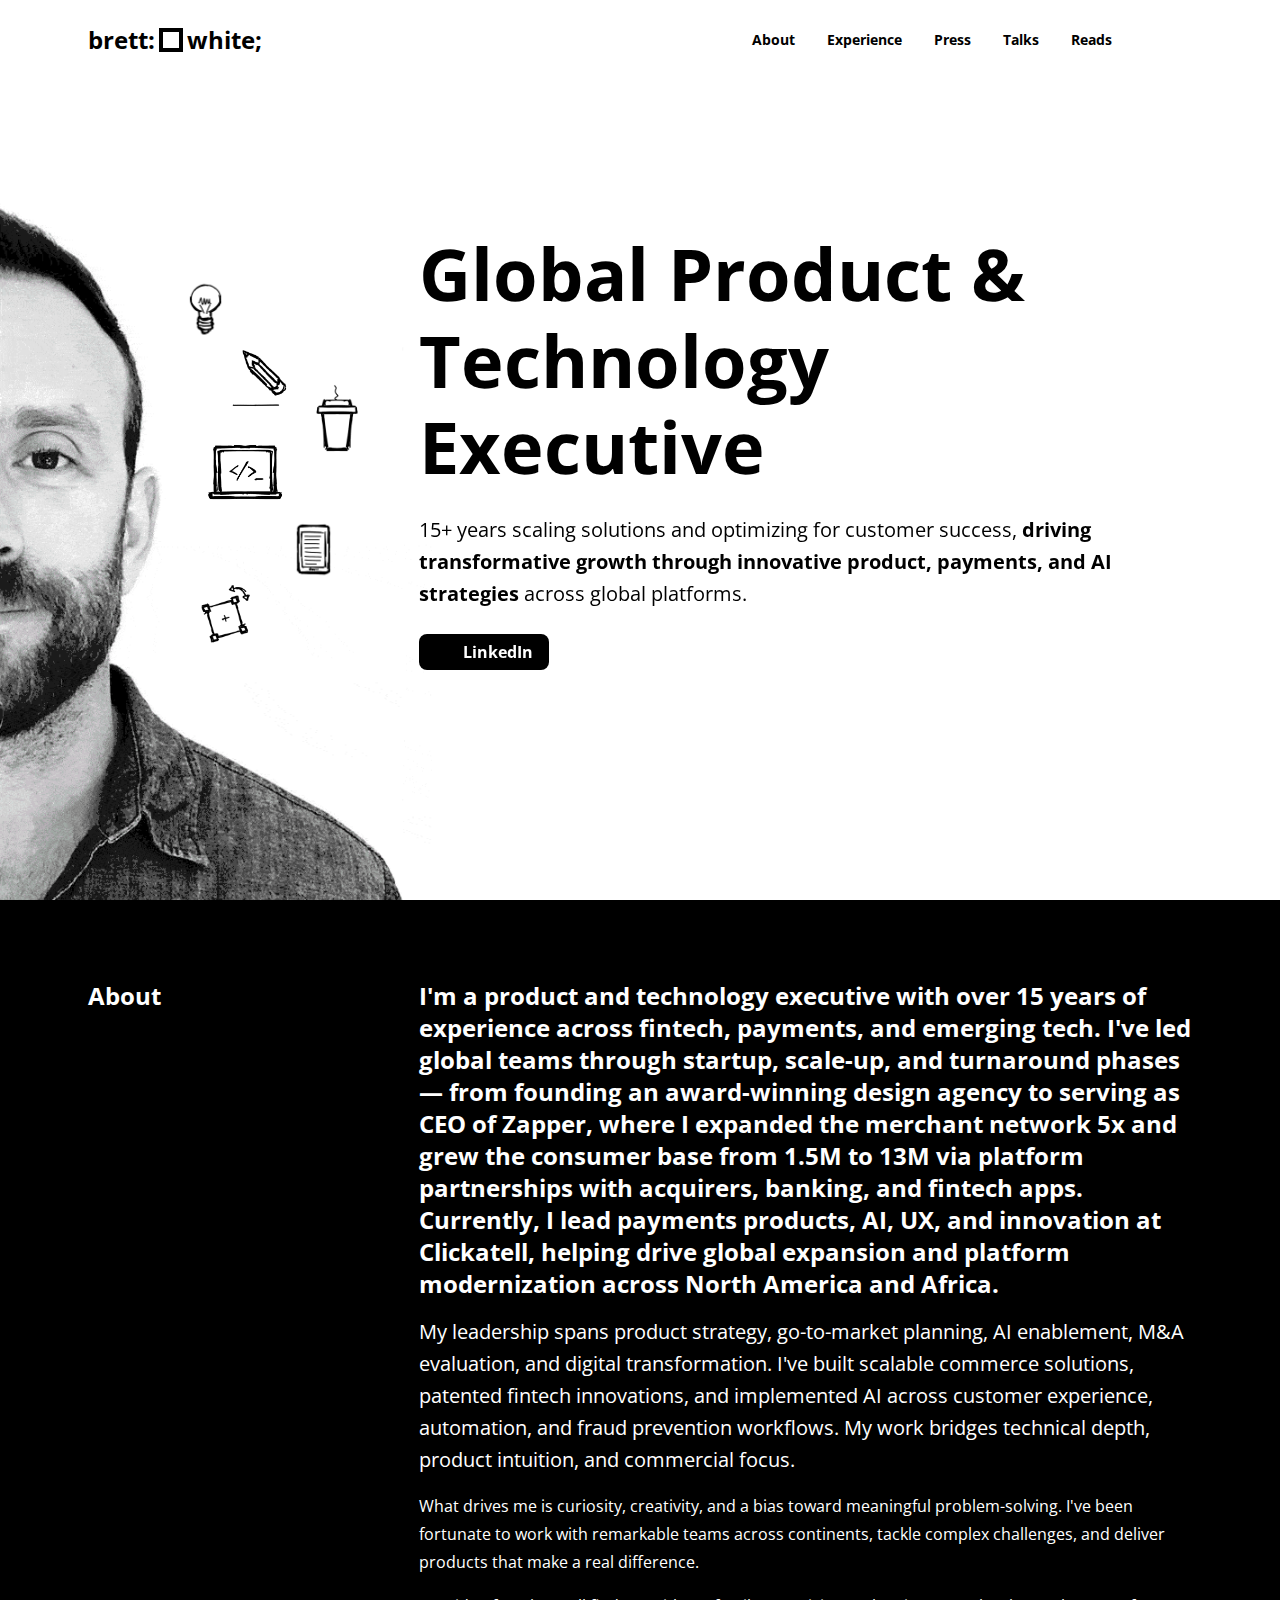
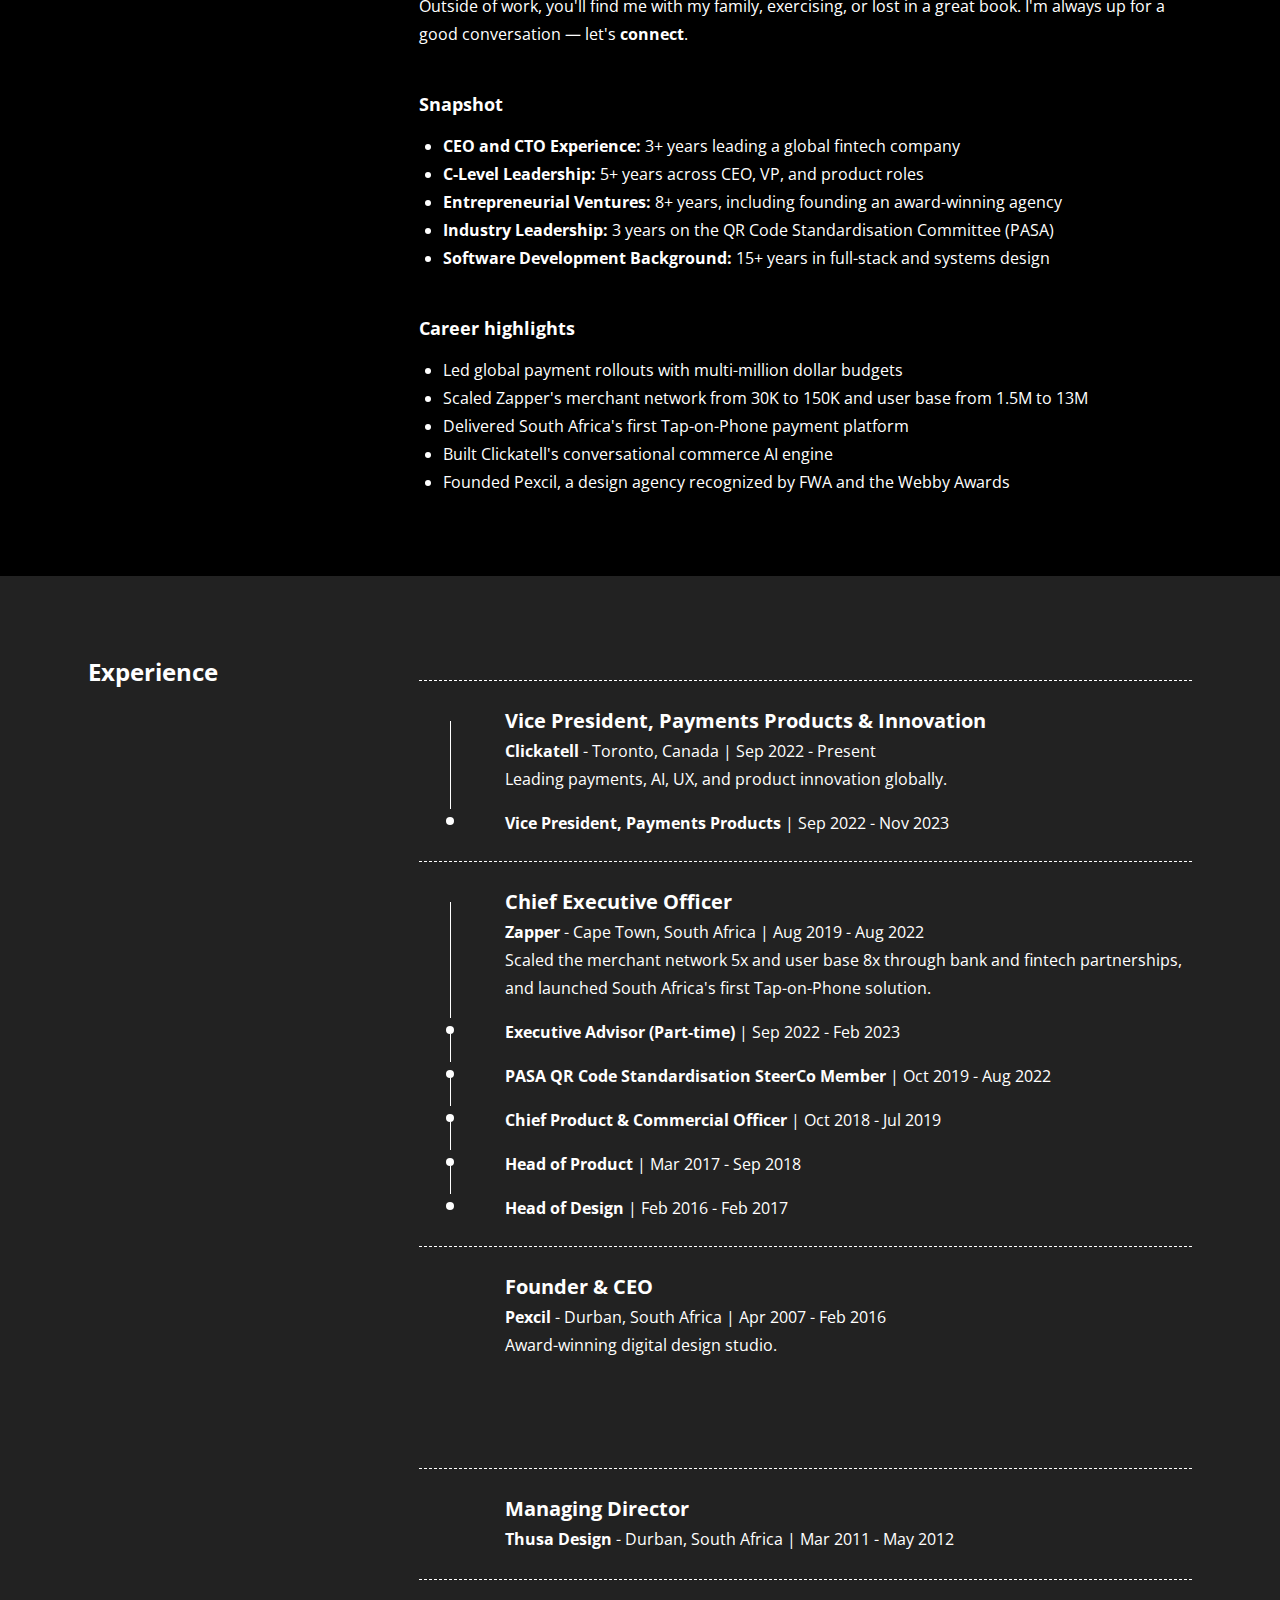
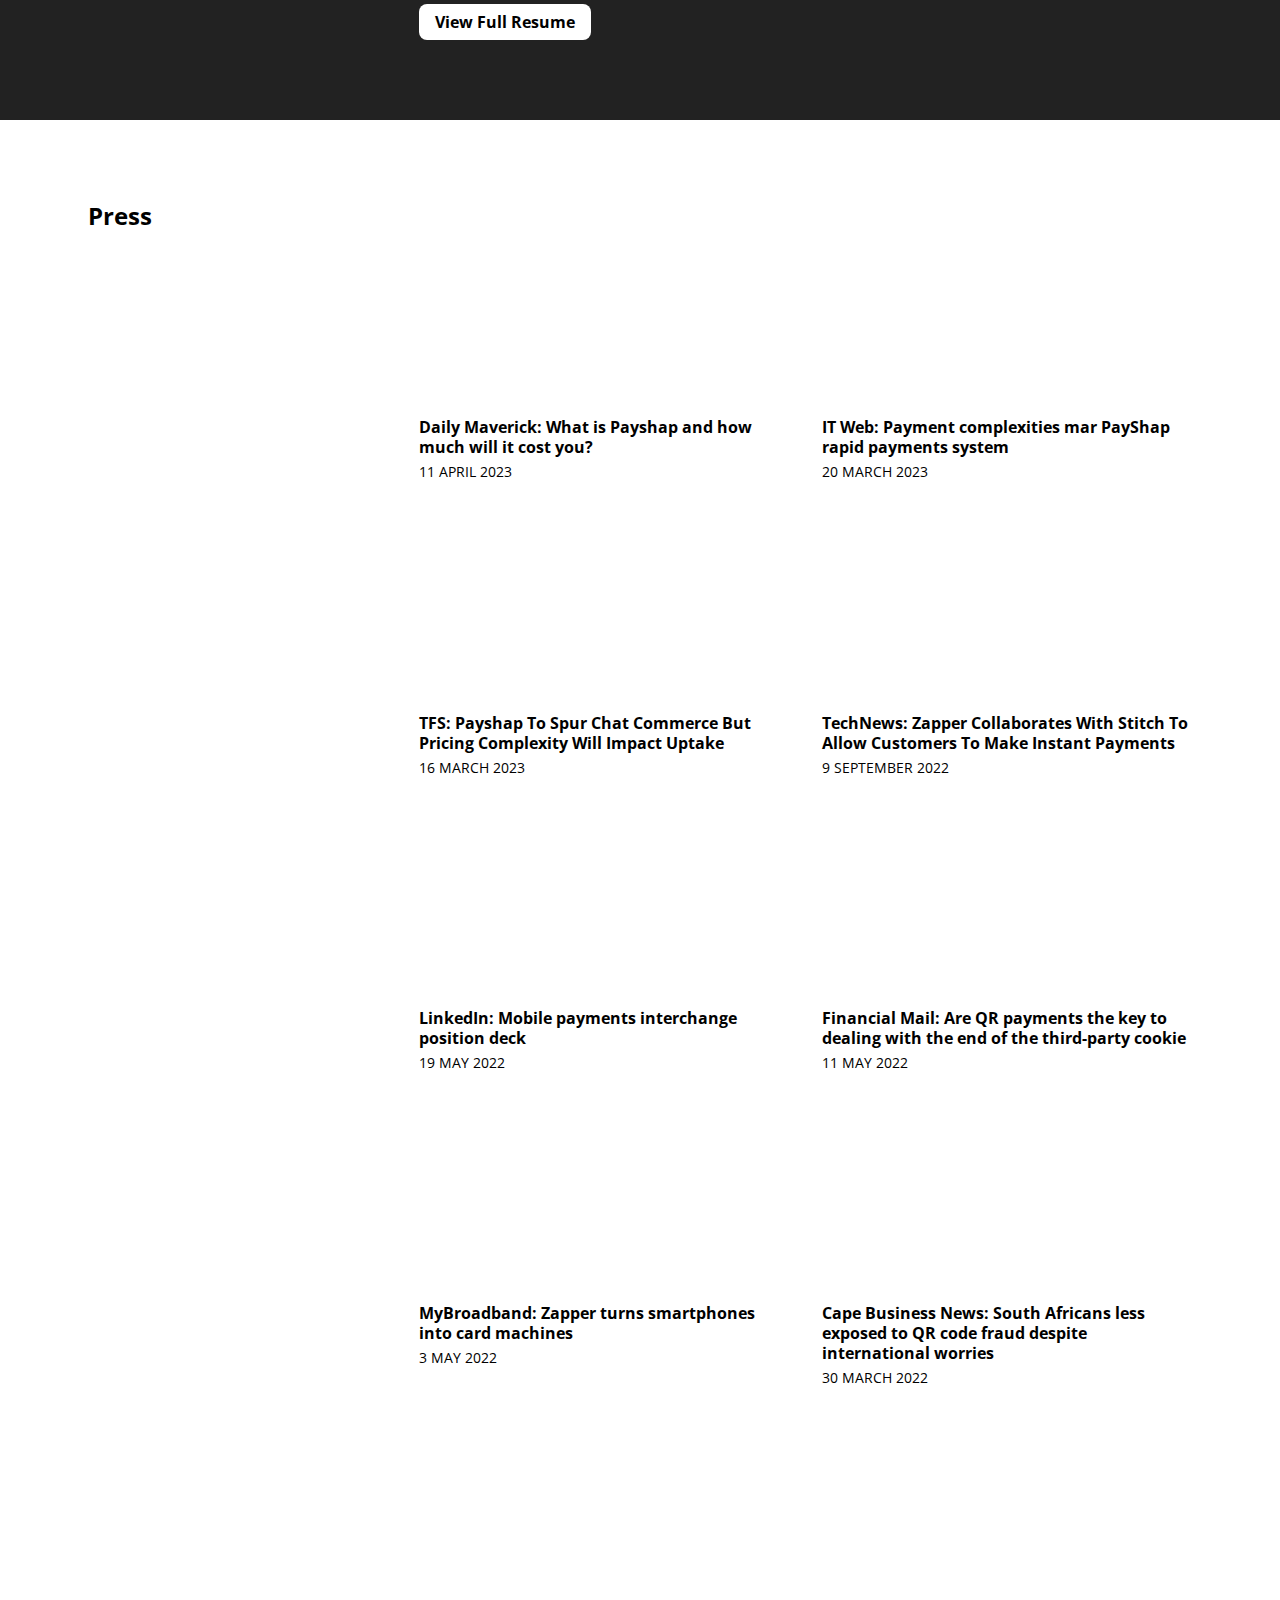
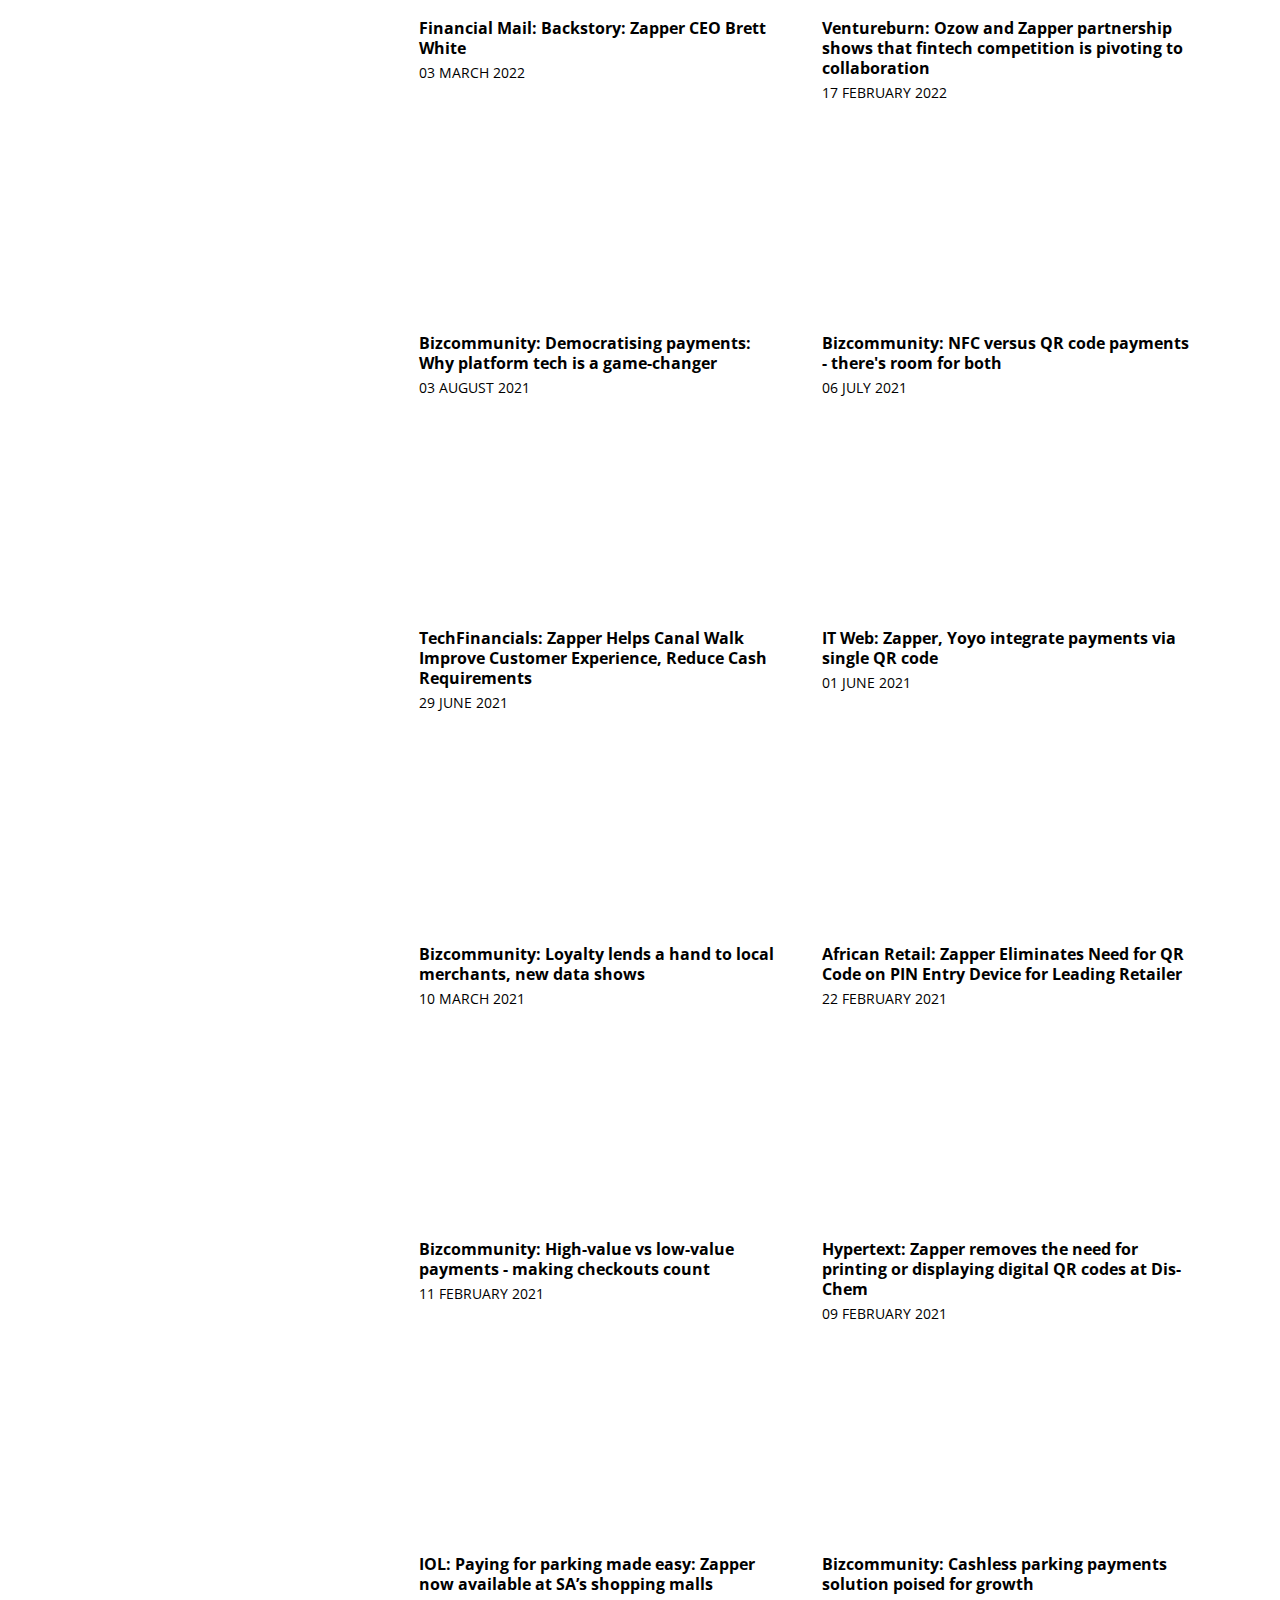
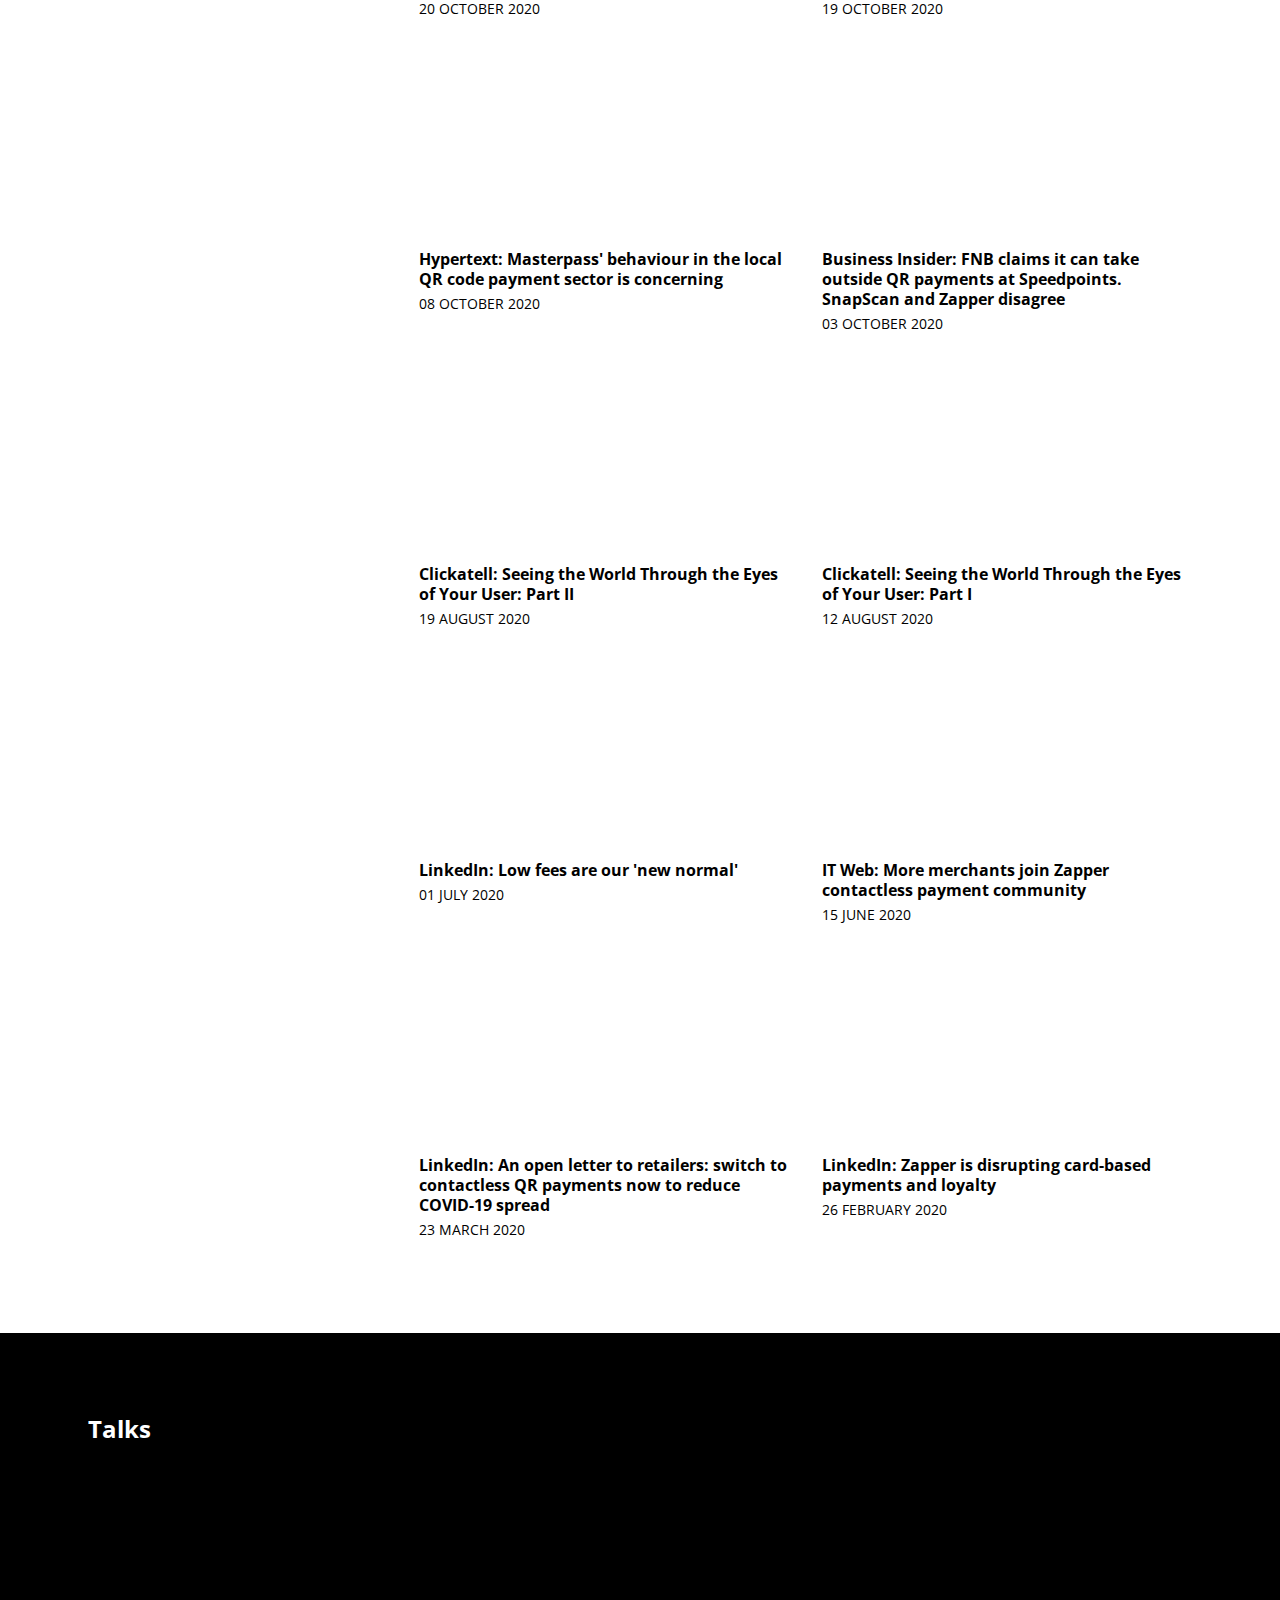
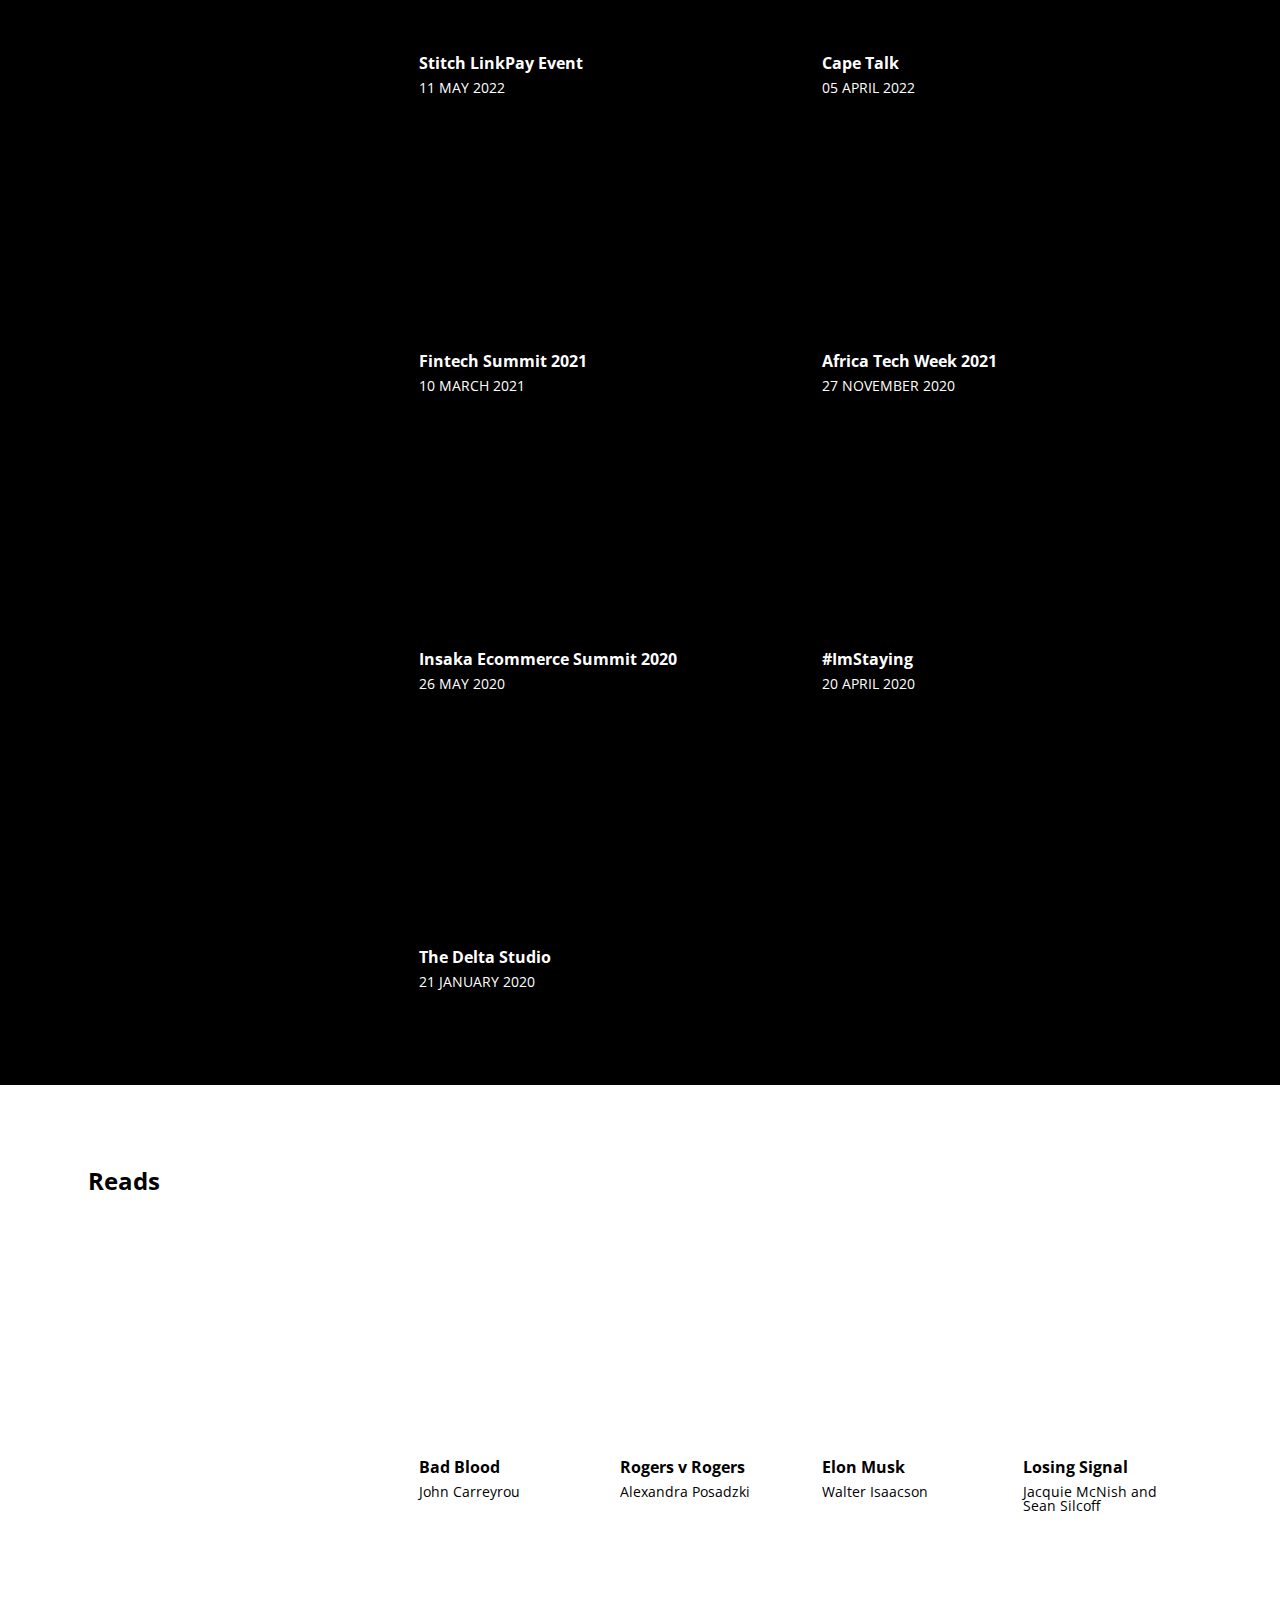
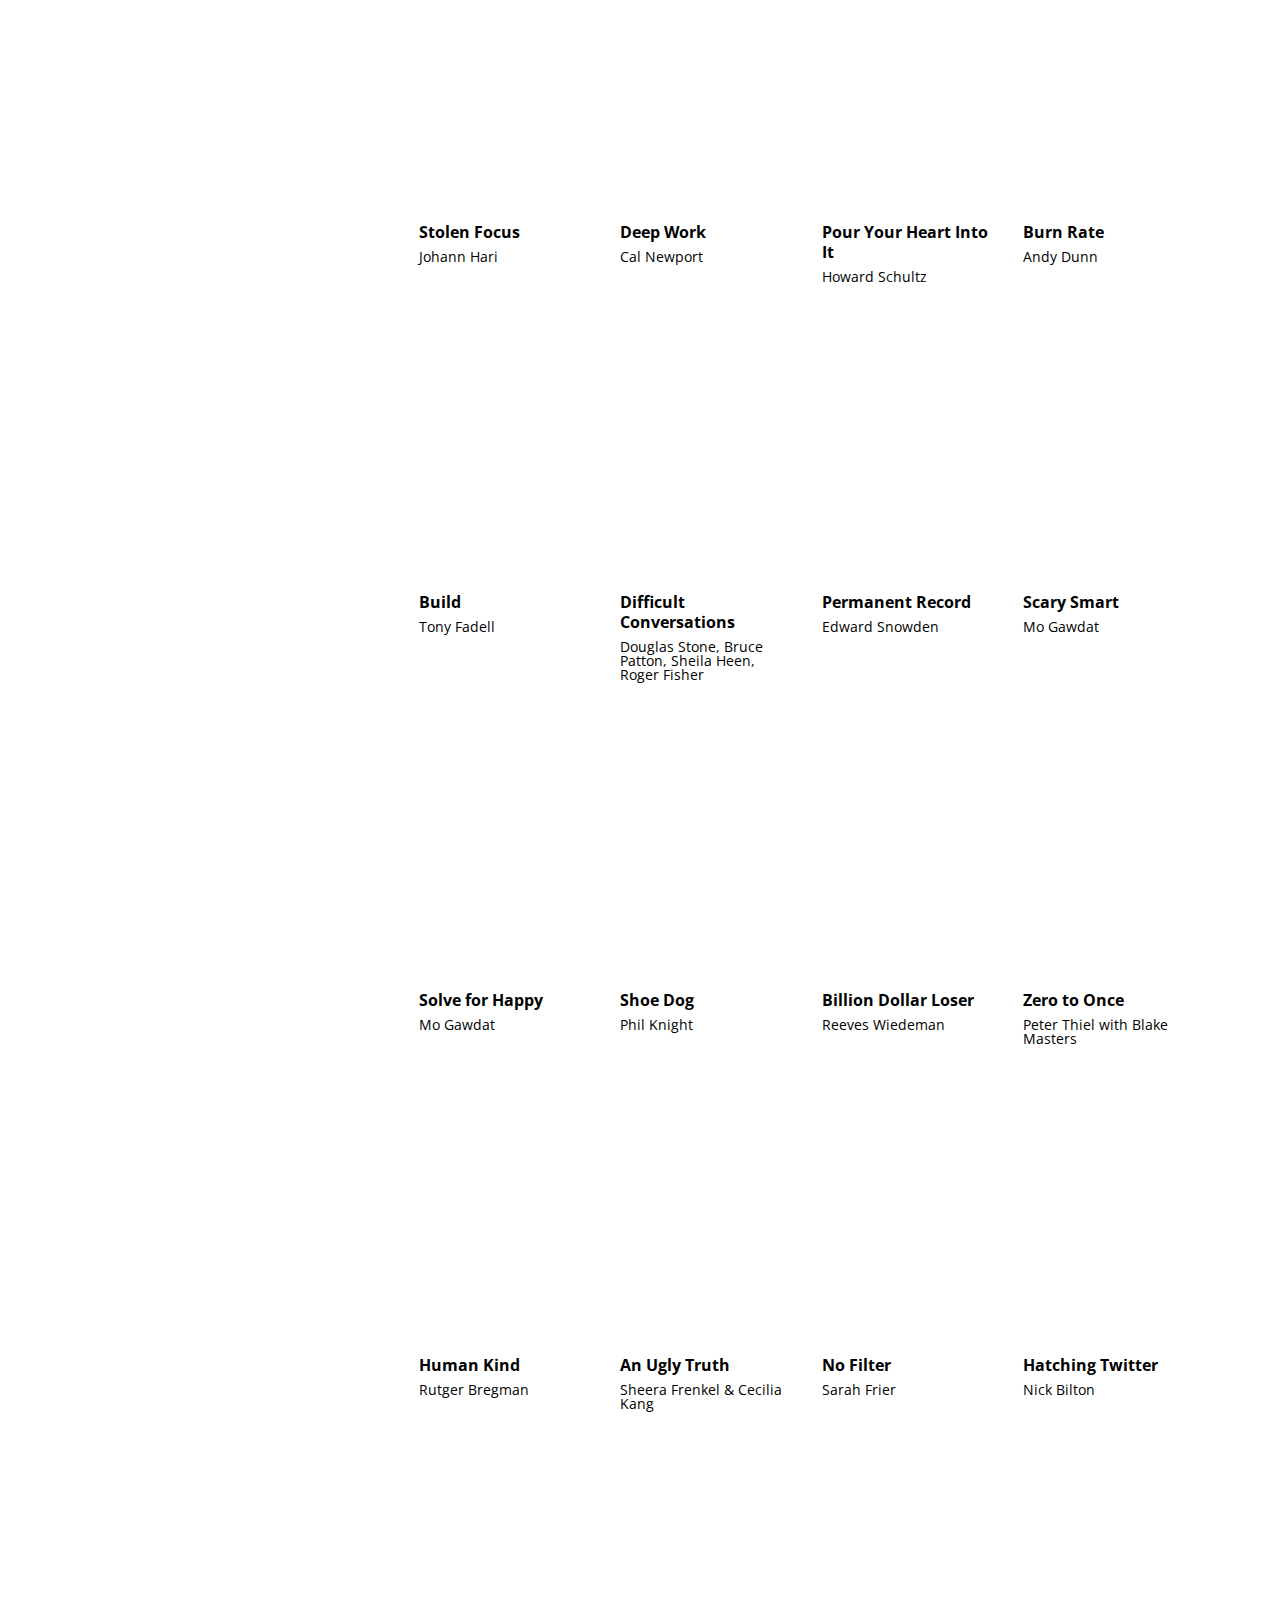
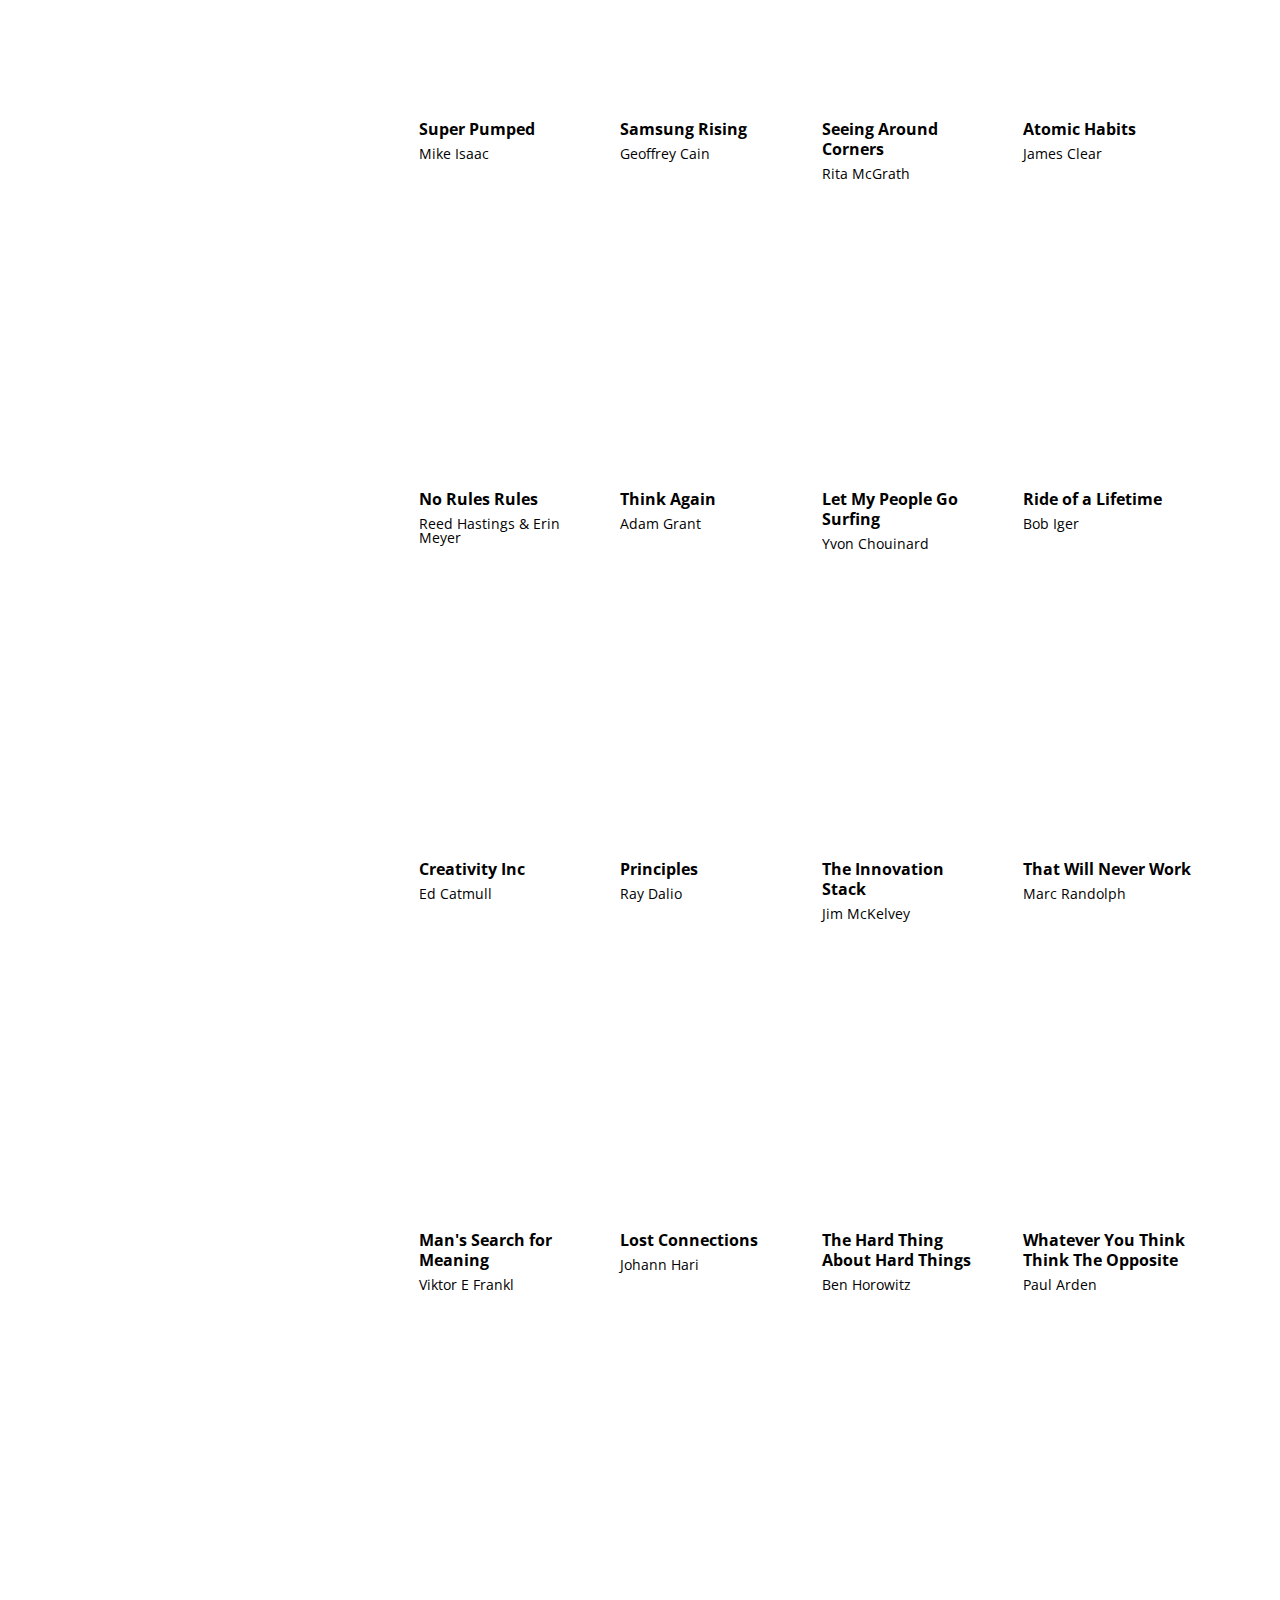
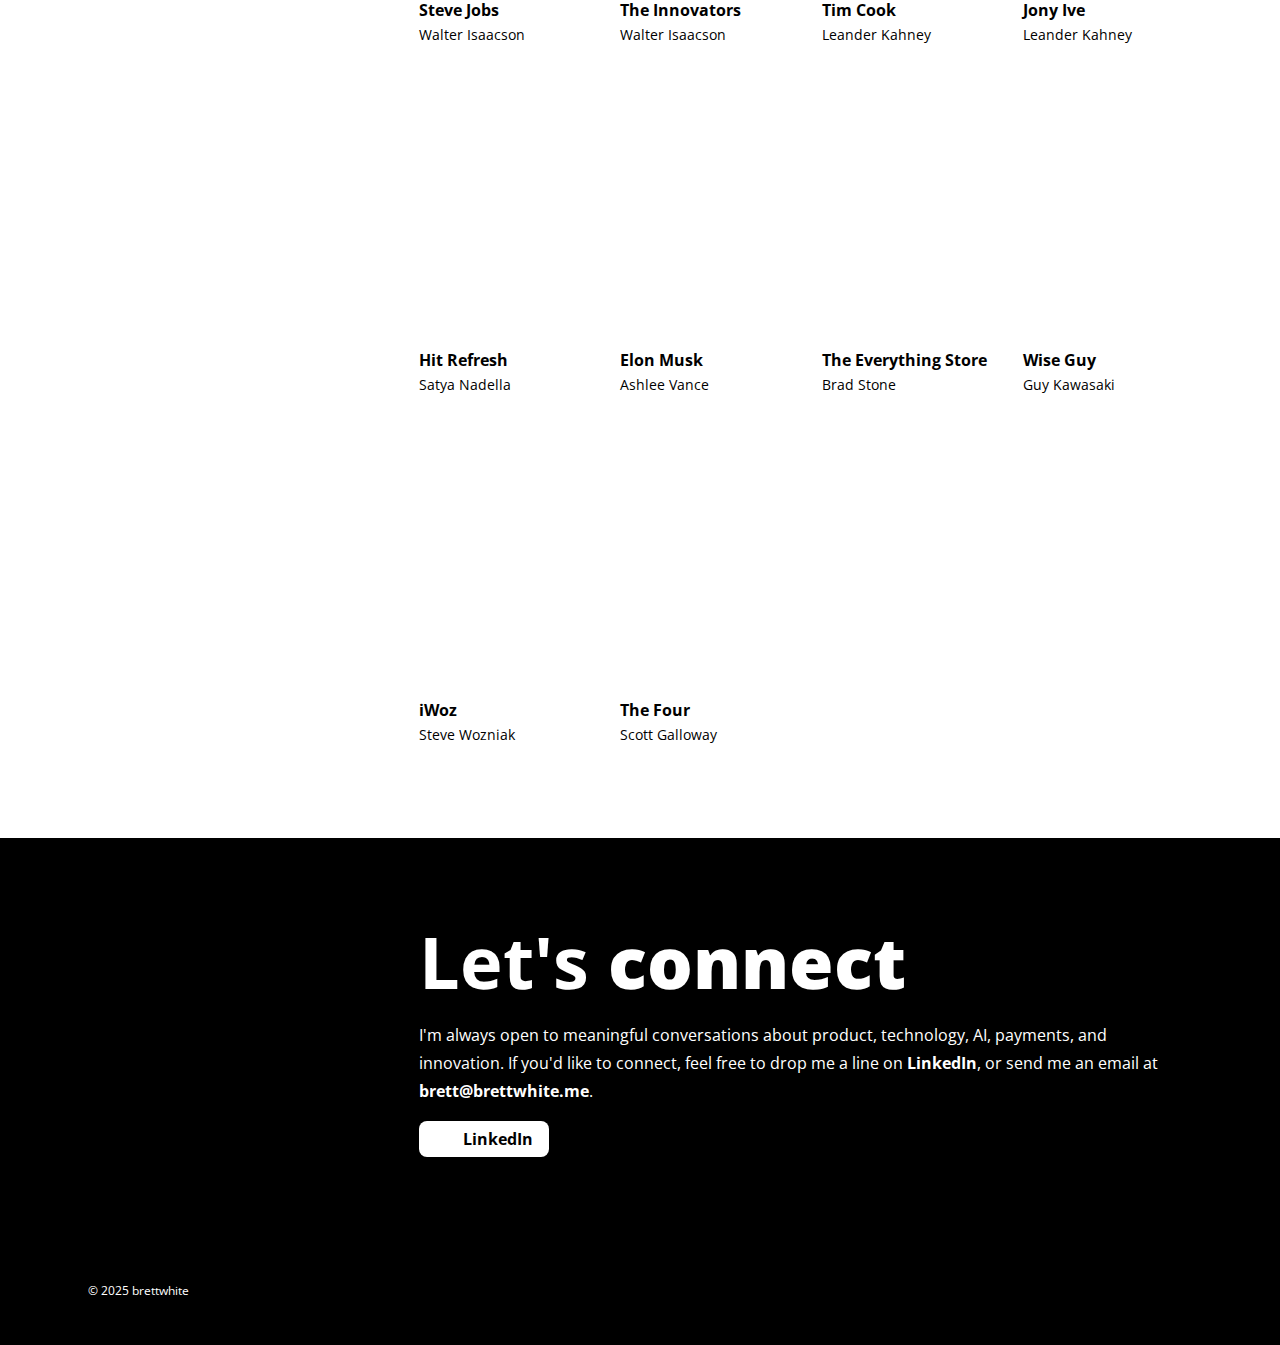
==== commit 78092148: "Bolded key callout in hero intro" ====
--- a/index.html
+++ b/index.html
@@ -74,7 +74,7 @@
         <div class="container flex-row">
           <section class="content flex-align-right bio">
             <h1 class="title-xl">Global Product &amp; Technology Executive</h1>
-            <p>15+ years scaling solutions and optimizing for customer success, driving transformative growth through innovative product, payments, and AI strategies across global platforms.</p>
+            <p>15+ years scaling solutions and optimizing for customer success, <strong>driving transformative growth through innovative product, payments, and AI strategies</strong> across global platforms.</p>
             <a class="btn-linkedin" href="https://linkedin.com/in/brettandwhite" target="_blank">
               <span class="btn-label">LinkedIn</span>
             </a>
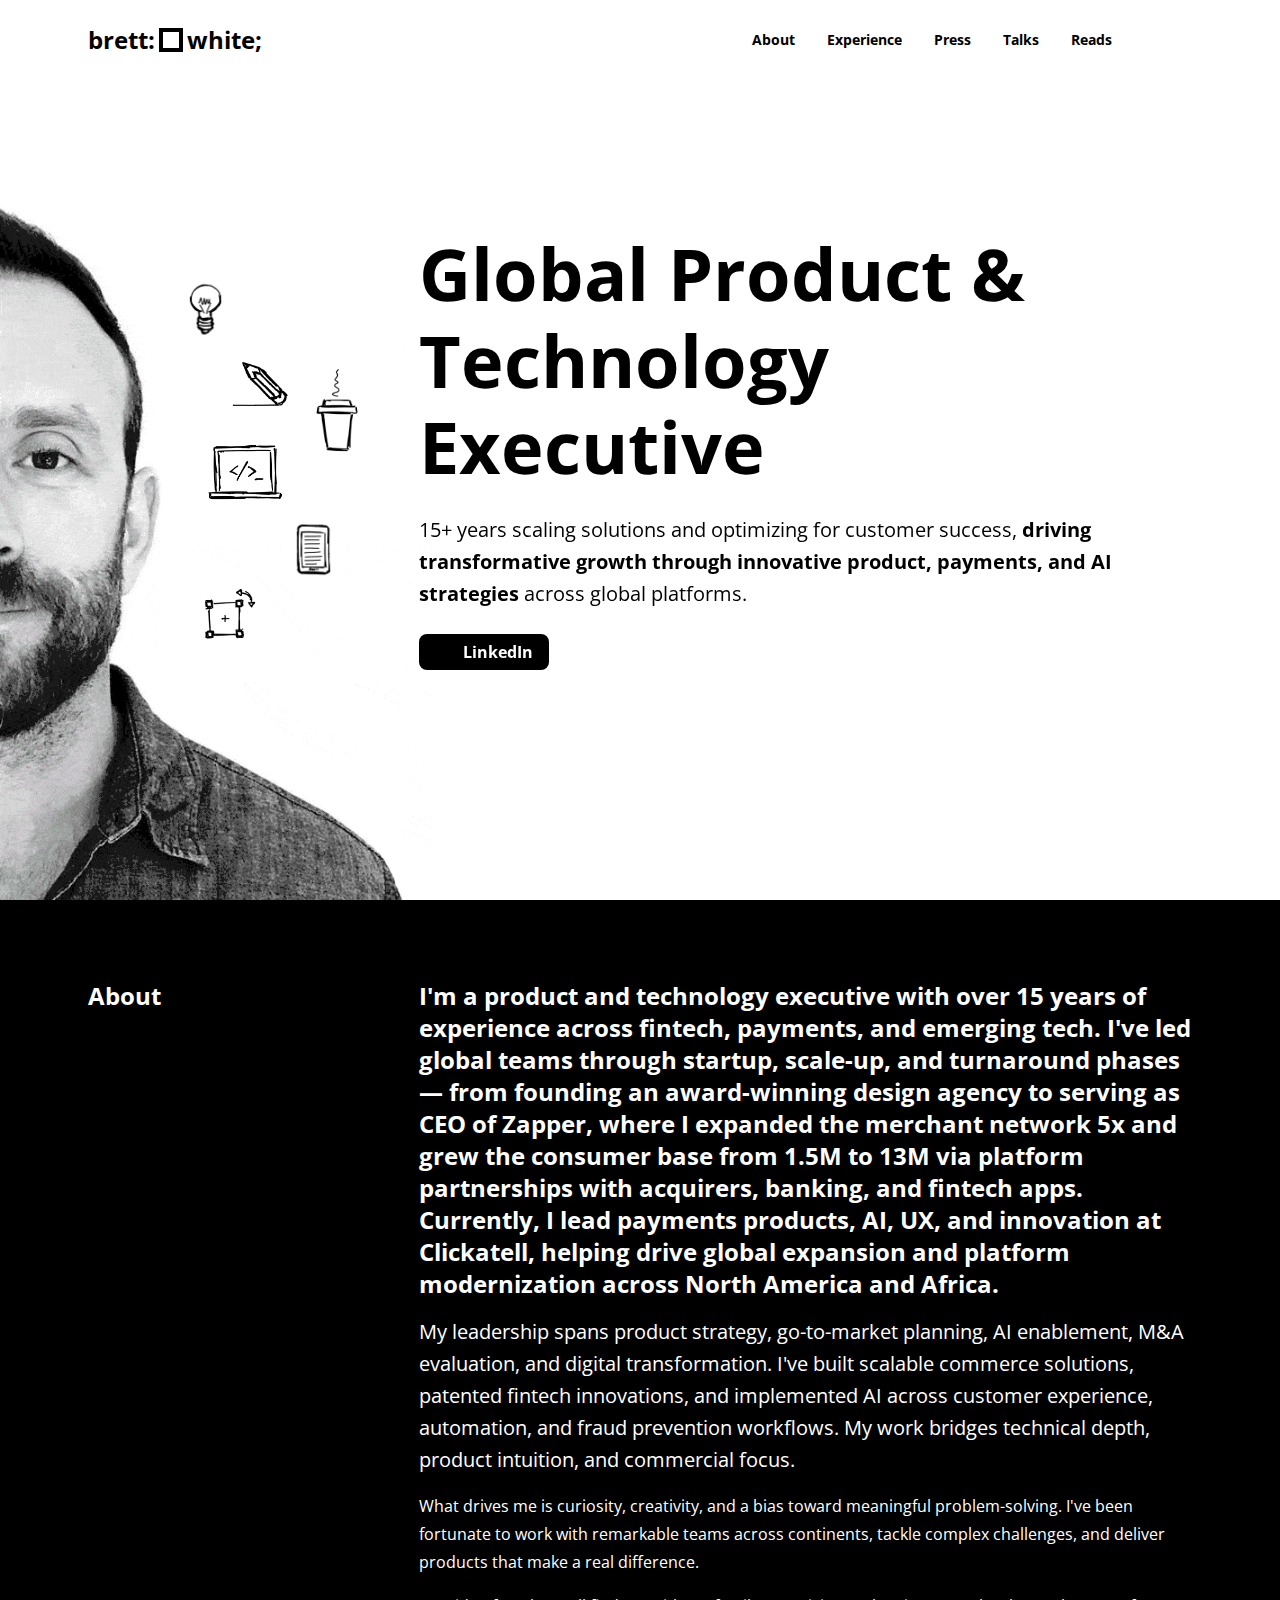
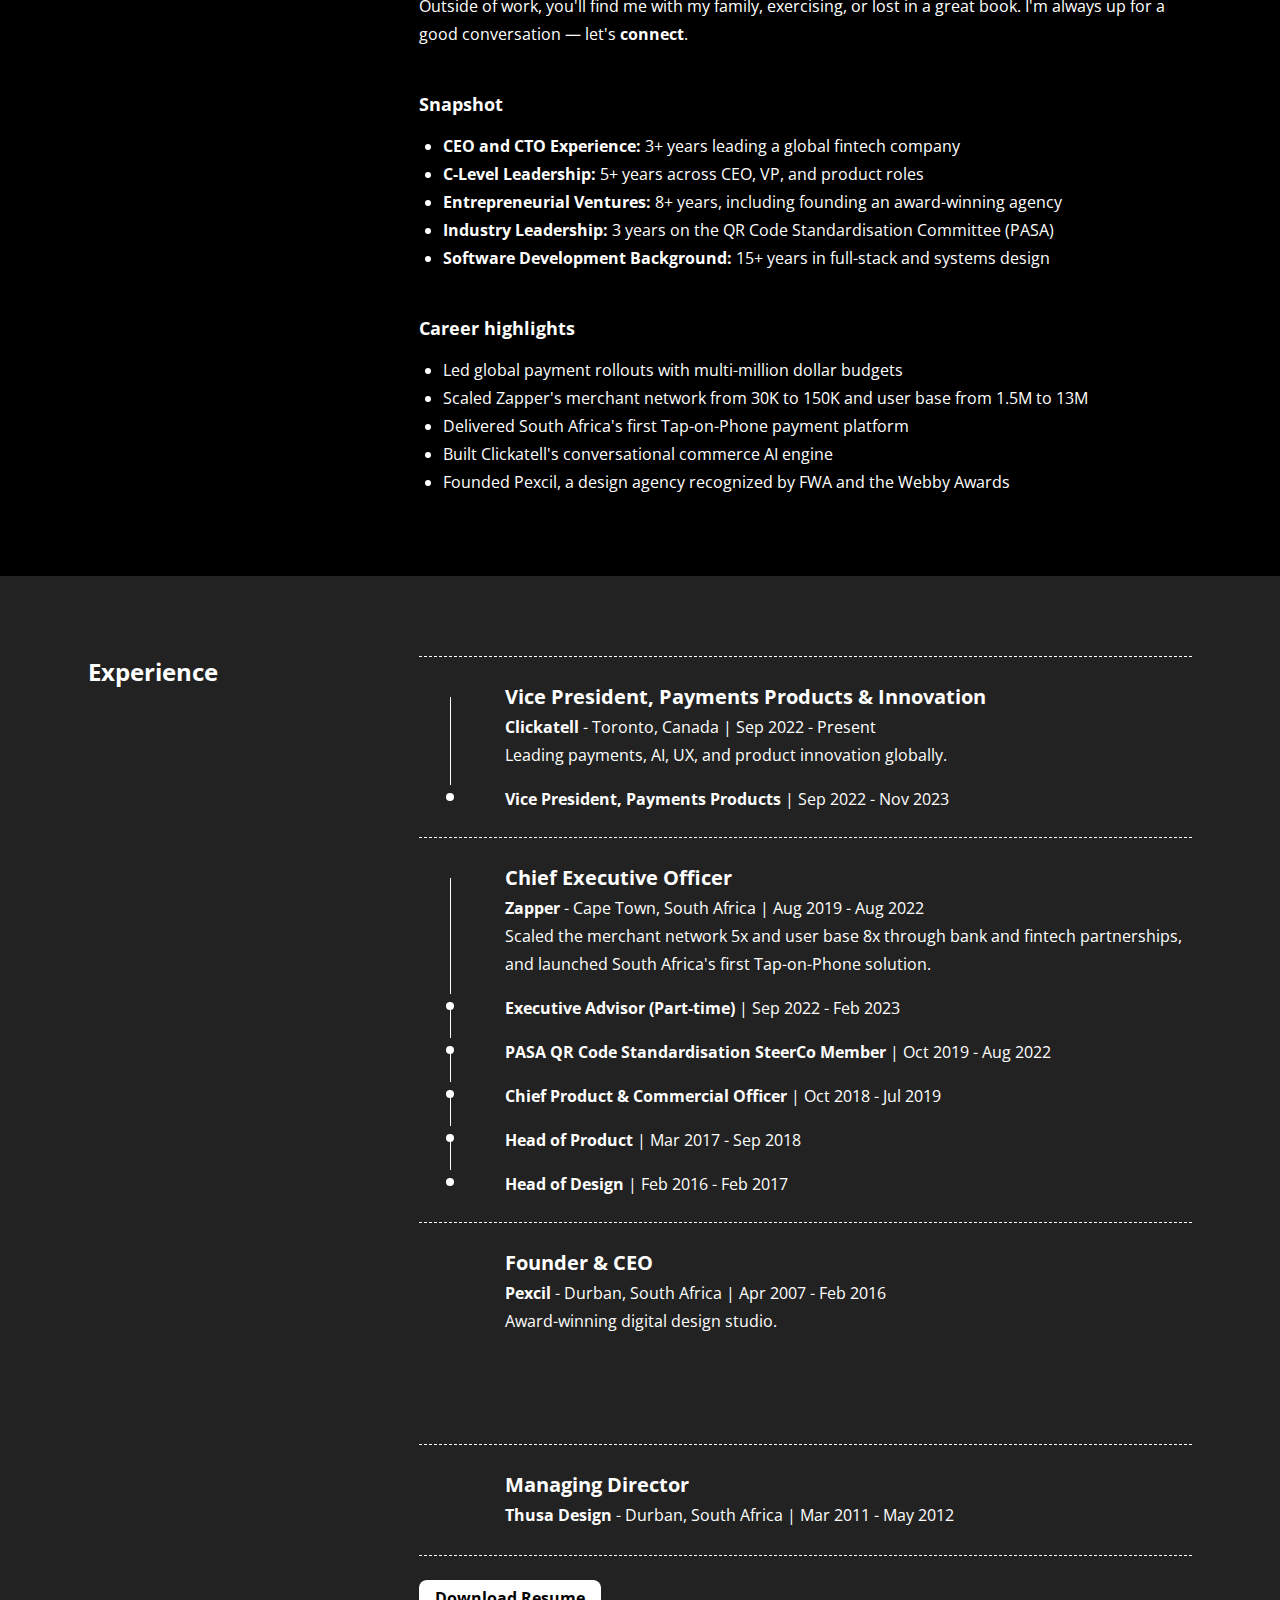
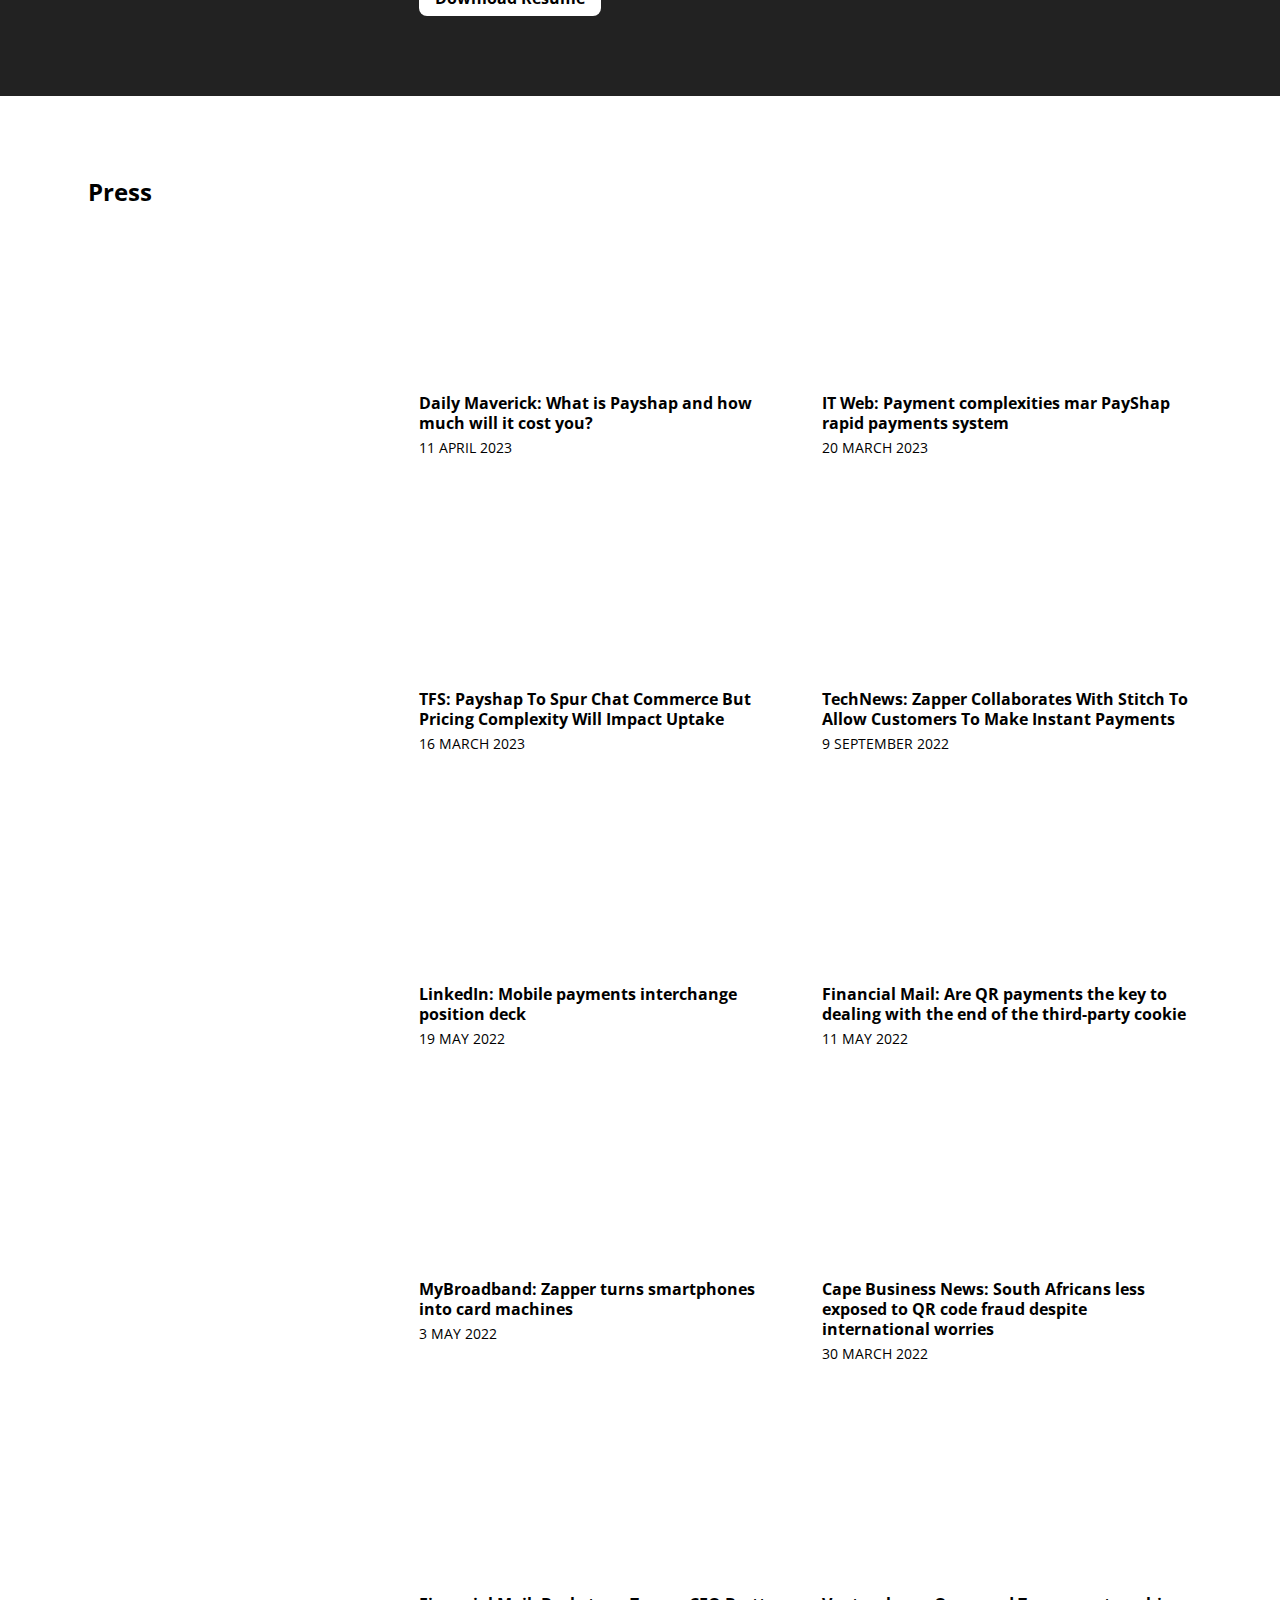
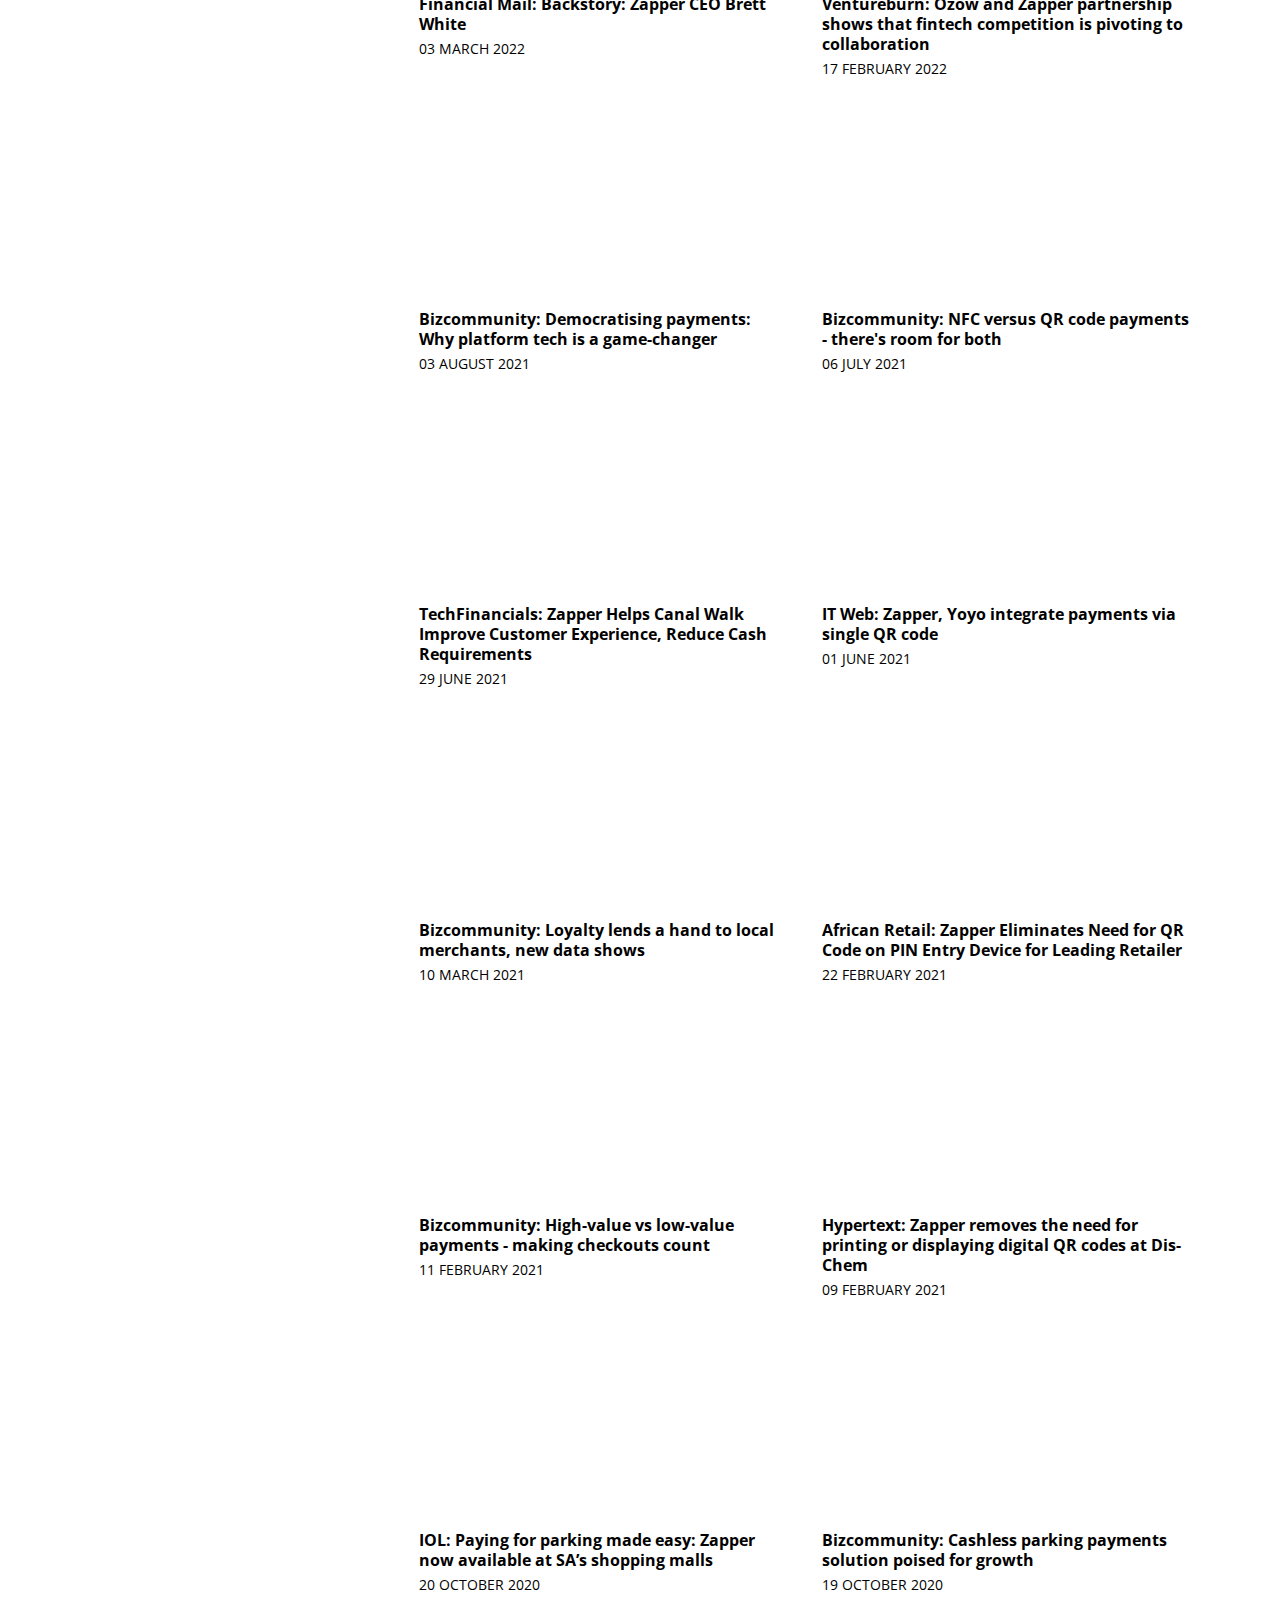
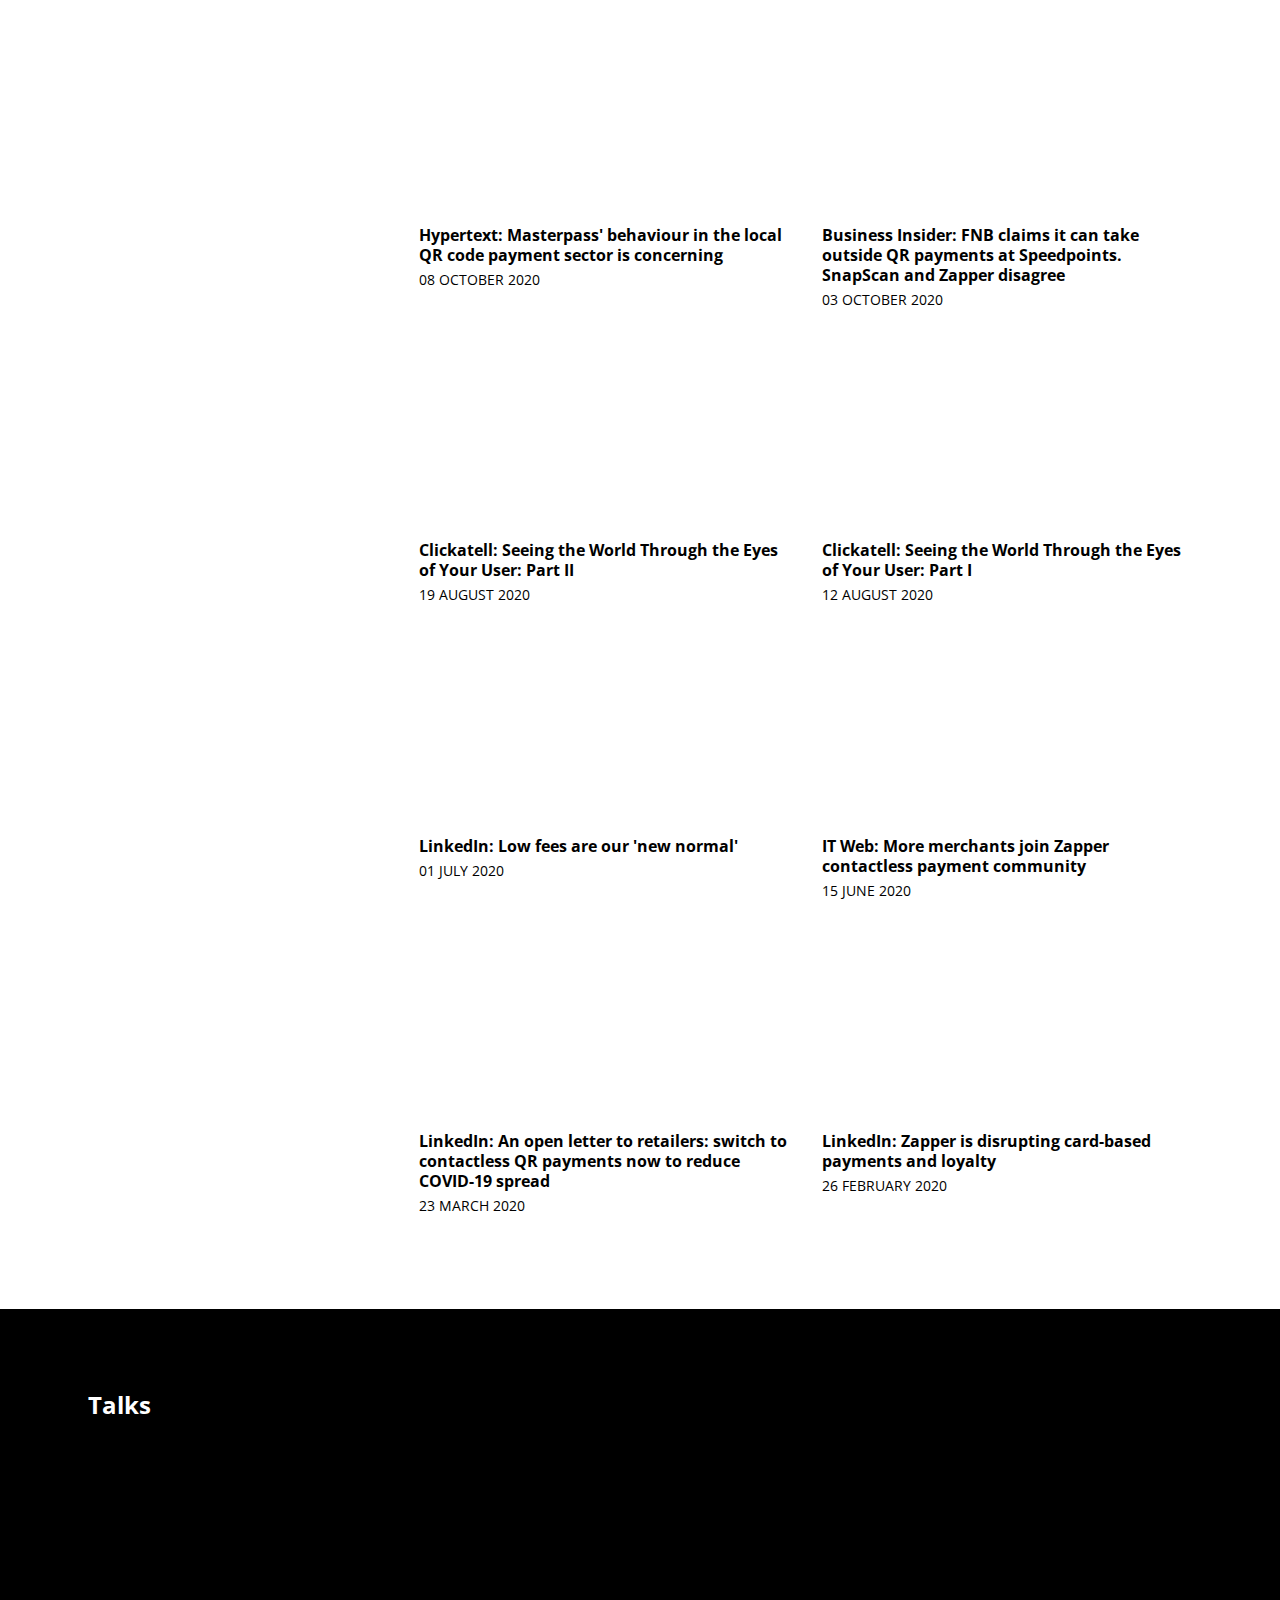
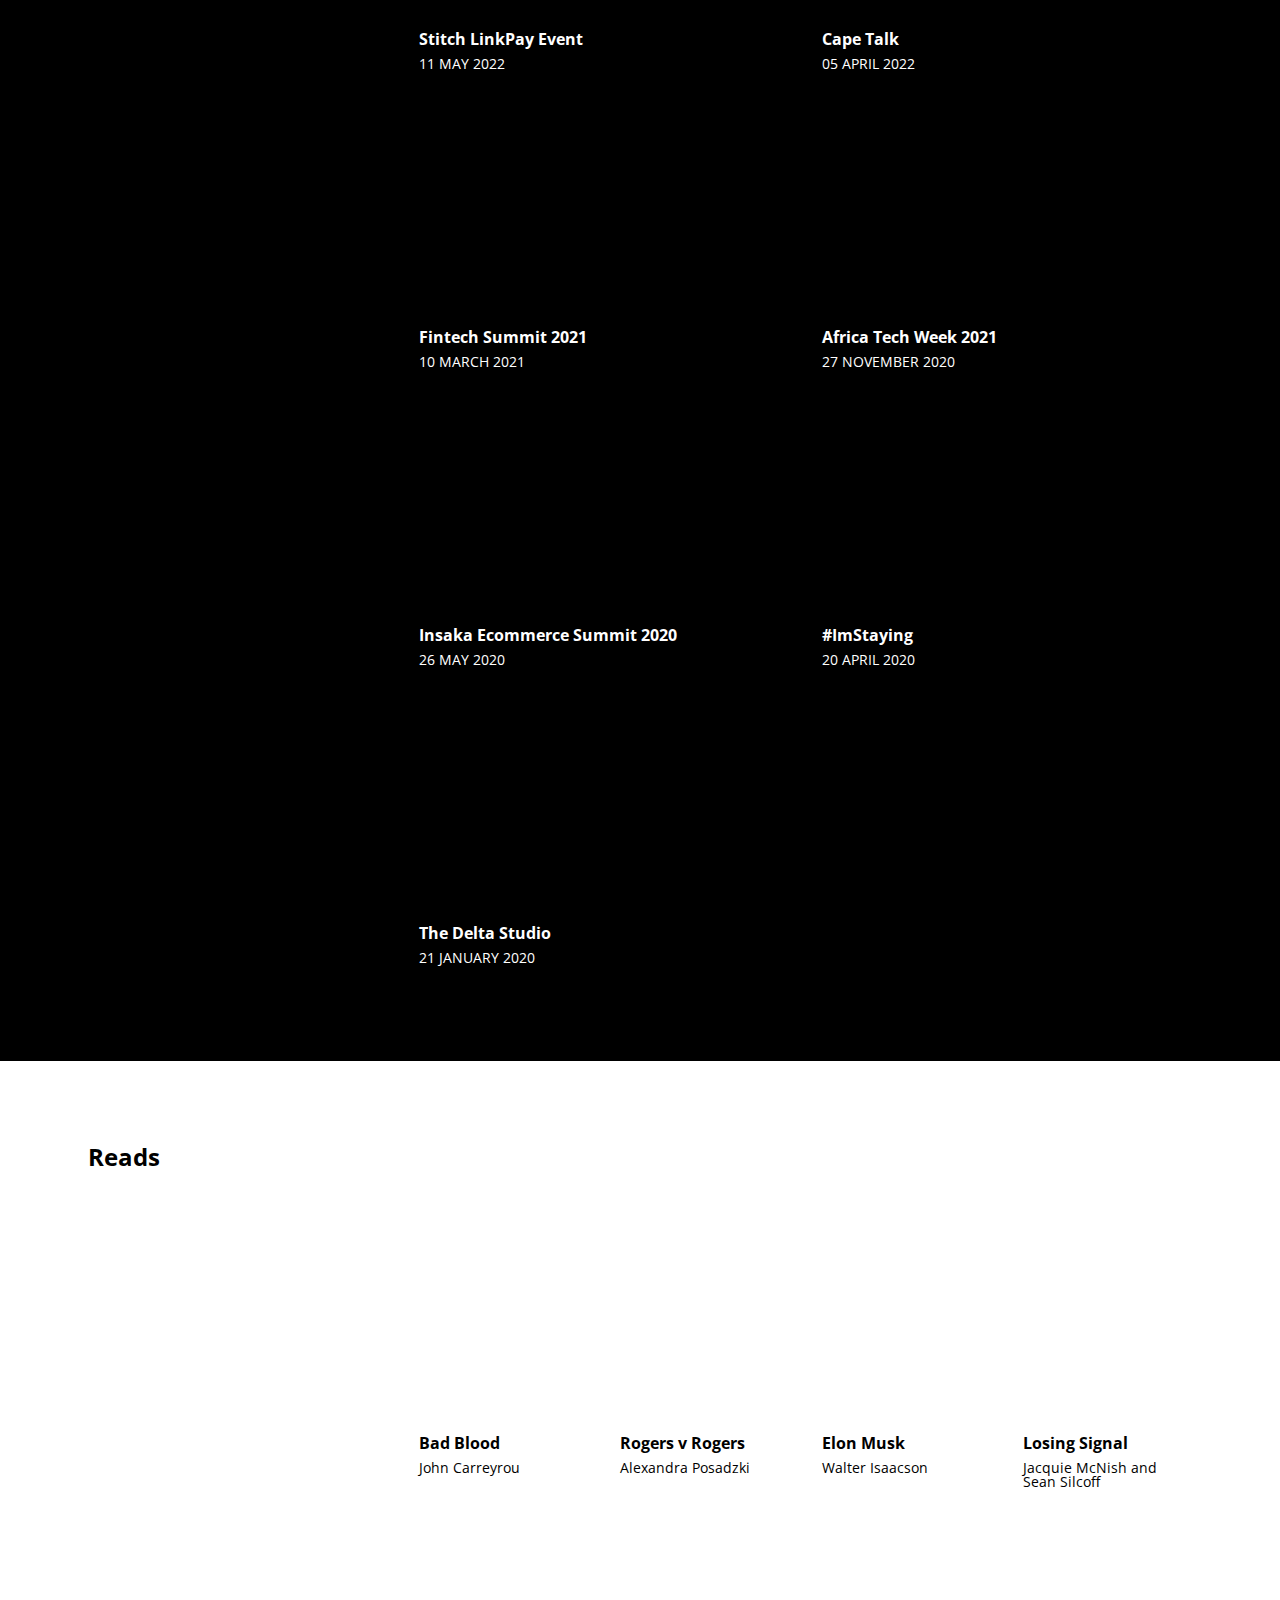
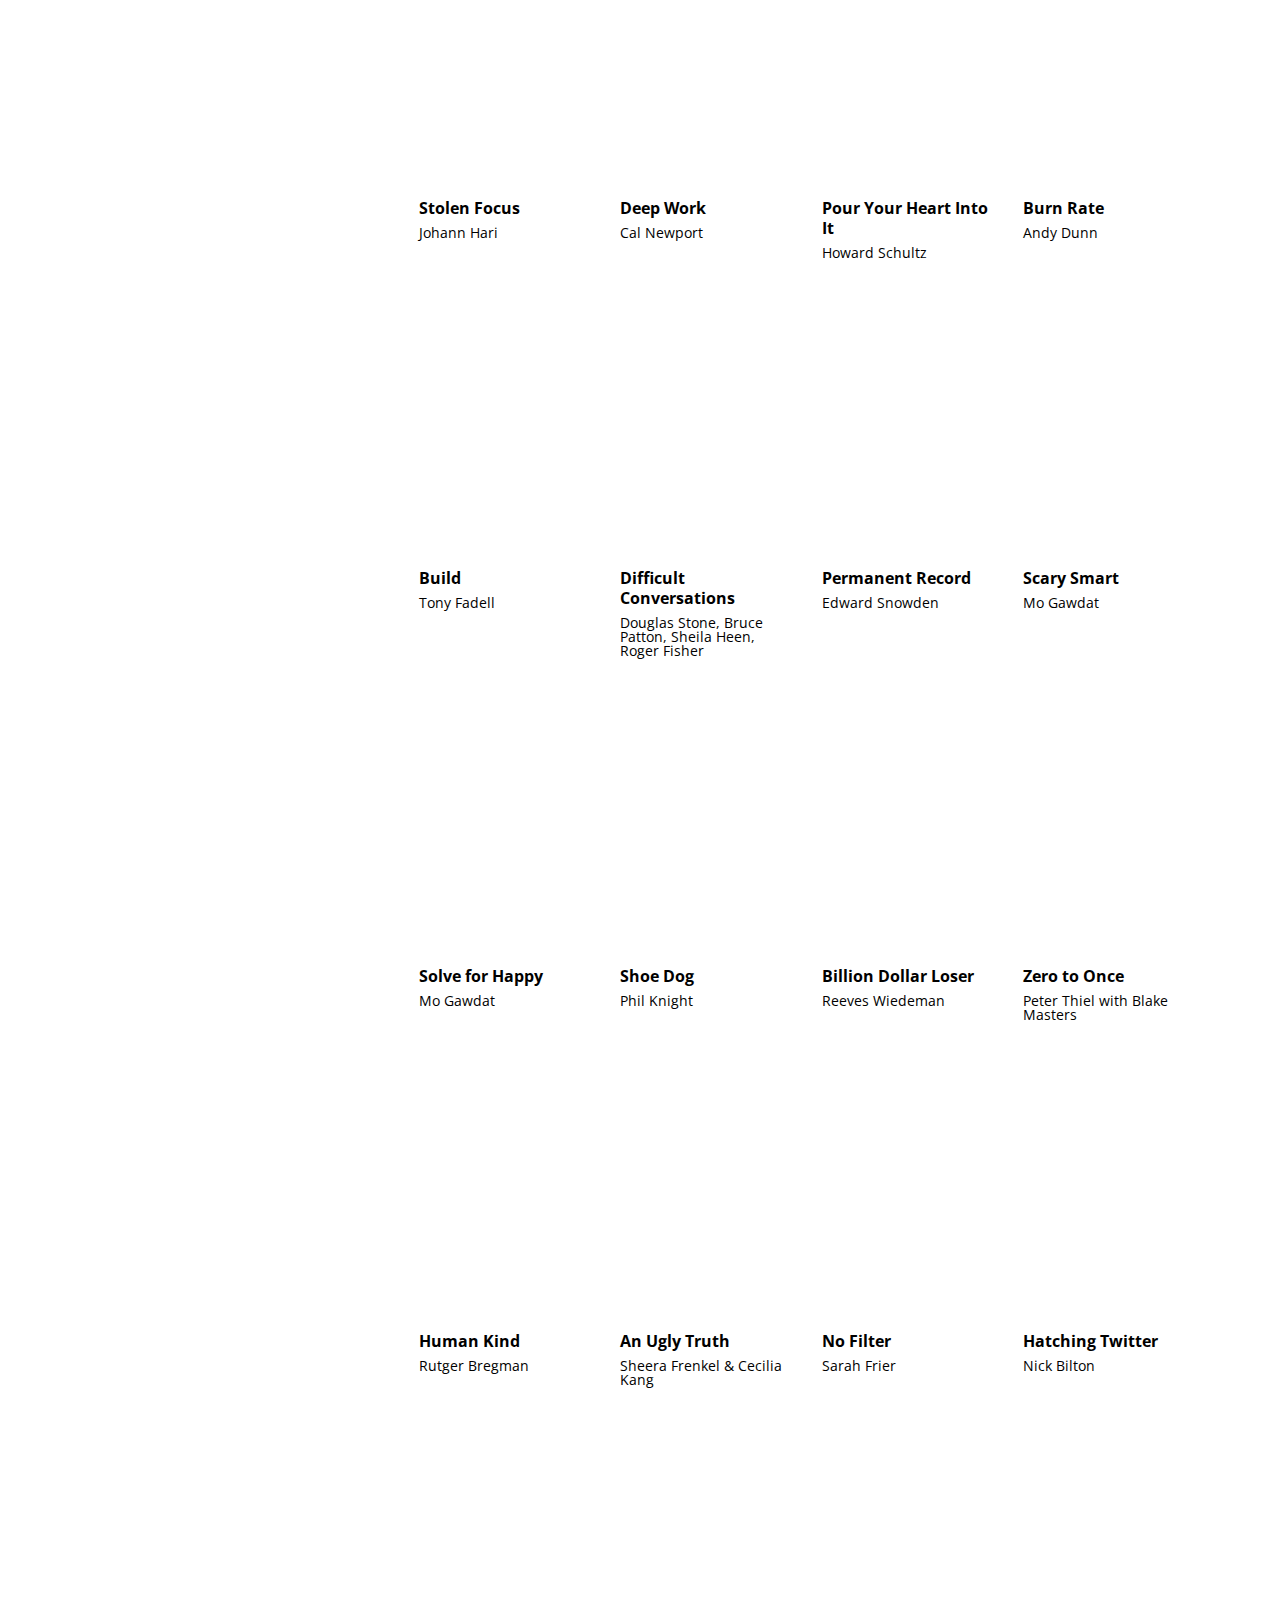
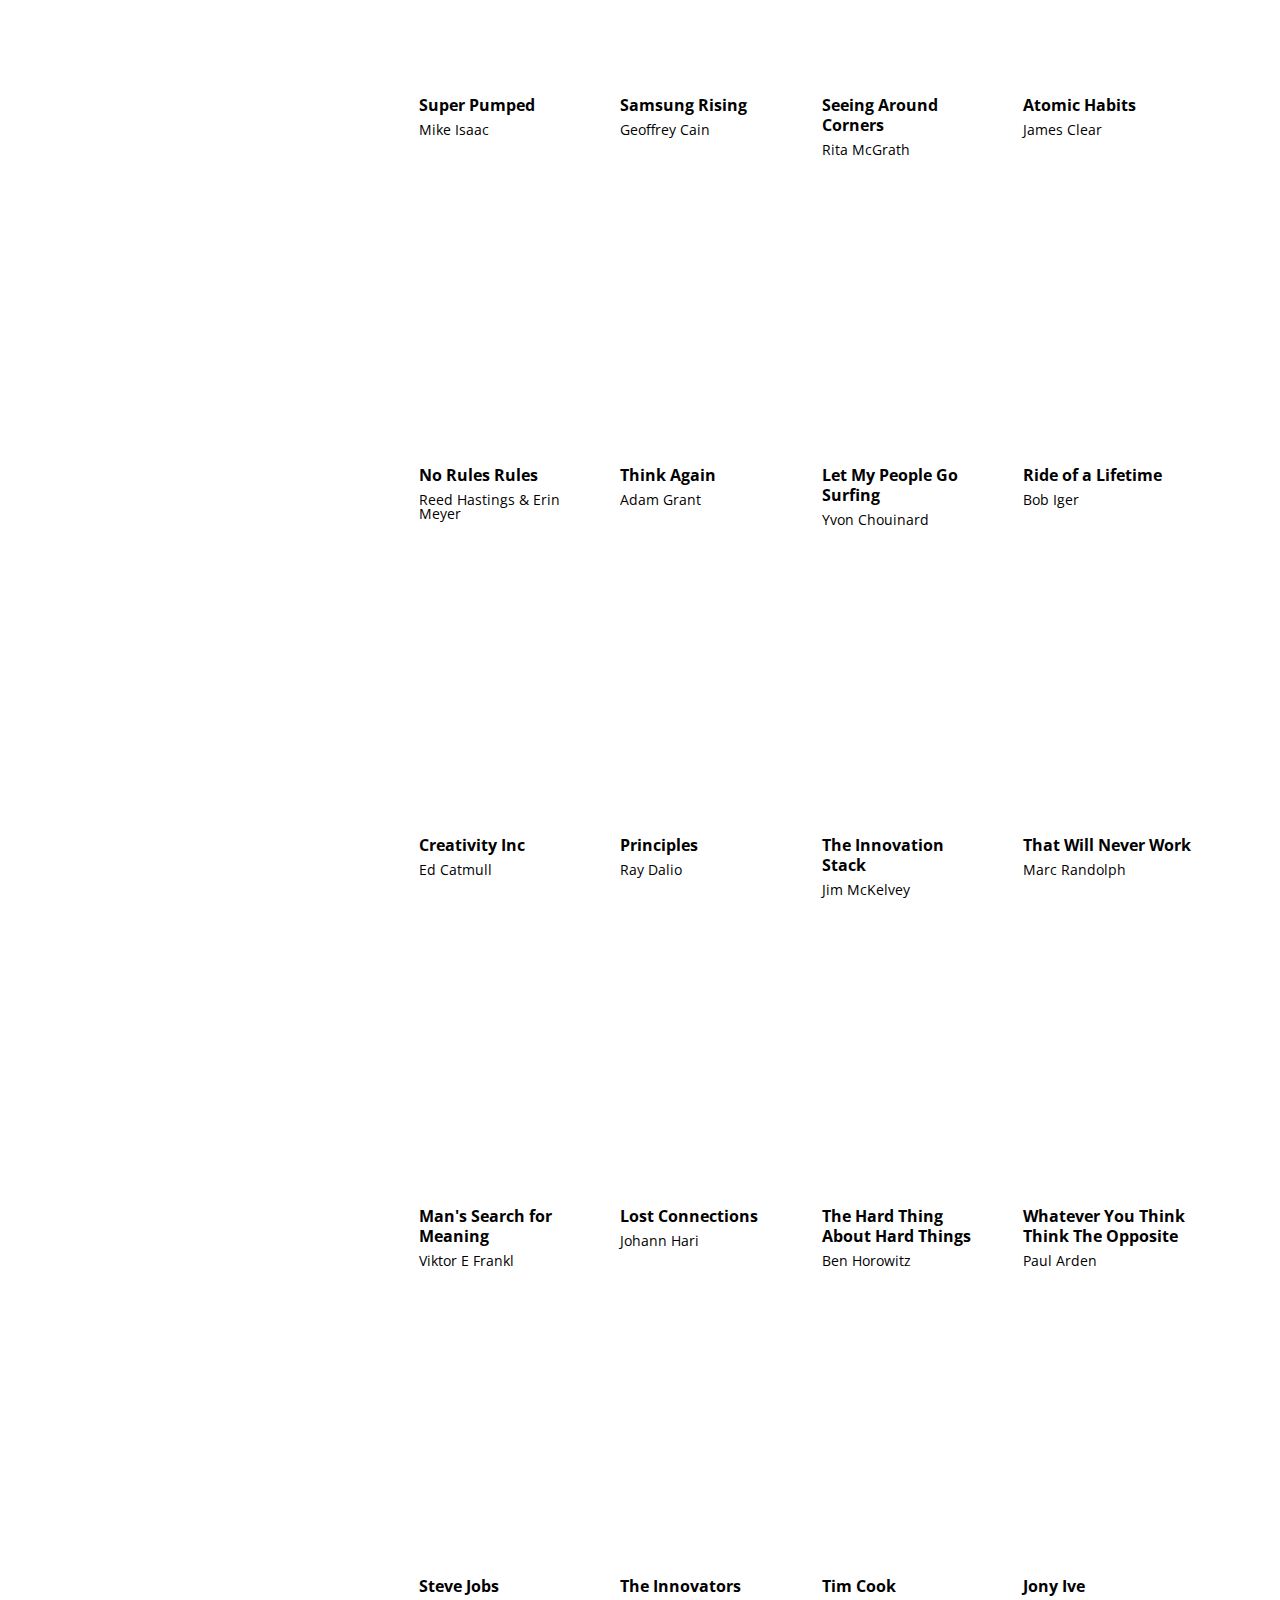
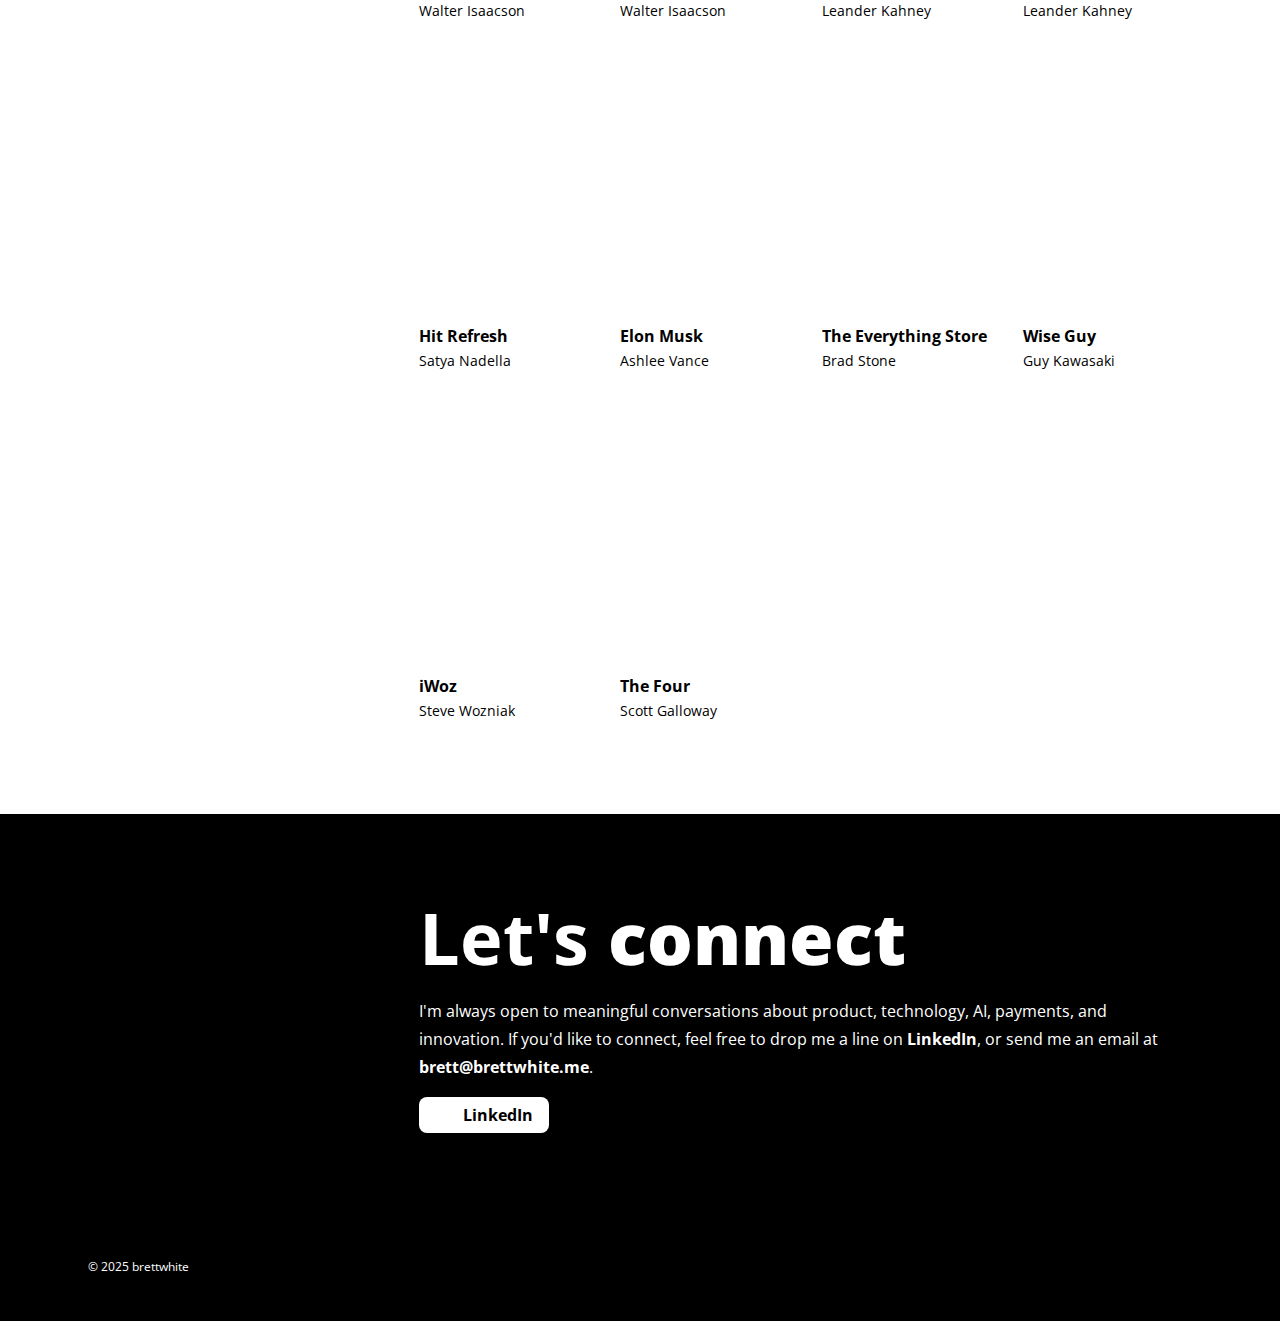
==== commit 5b116b73: "cleaned up and combined JS scripts into a single file" ====
--- a/index.html
+++ b/index.html
@@ -256,7 +256,7 @@
             </ul>
             <div class="experience-footer">
               <a class="btn" href="downloads/Brett-White-Product-and-Technology-Executive.pdf" target="_blank">
-                <span class="btn-label">View Full Resume</span>
+                <span class="btn-label">Download Resume</span>
               </a>
           </div>
           </article>
@@ -1063,12 +1063,9 @@
     
     <!-- Lazy load images -->
     <script src="scripts/lazysizes.min.js" async></script>
-    
-    <!-- Anchor scrolling -->
-    <script src="scripts/anchor-scroll-min.js" async></script>
-    
-    <!-- Waypoints -->
-    <script src="scripts/waypoints-min.js" async></script>
+
+    <!-- Global -->
+    <script src="scripts/global-min.js" async></script>
 
     <!-- Google Fonts -->
     <link href="https://fonts.googleapis.com/css?family=Open+Sans:400,700&display=swap" rel="stylesheet">
--- a/styles/global-min.css
+++ b/styles/global-min.css
@@ -196,6 +196,7 @@
     background-color: black;
     opacity: 0;
     transition: all 300ms ease-in-out;
+    transition-delay: 0.3s;
   }
   nav .menu li a.active,
   nav .menu li a.active:hover {
@@ -448,6 +449,9 @@
     border-top: dashed 1px white;
     padding-top: 24px;
   }
+  .roles > li:first-child {
+    margin-top: 0 !important;
+  }
   .roles .thumb {
     width: 100%;
     height: auto;
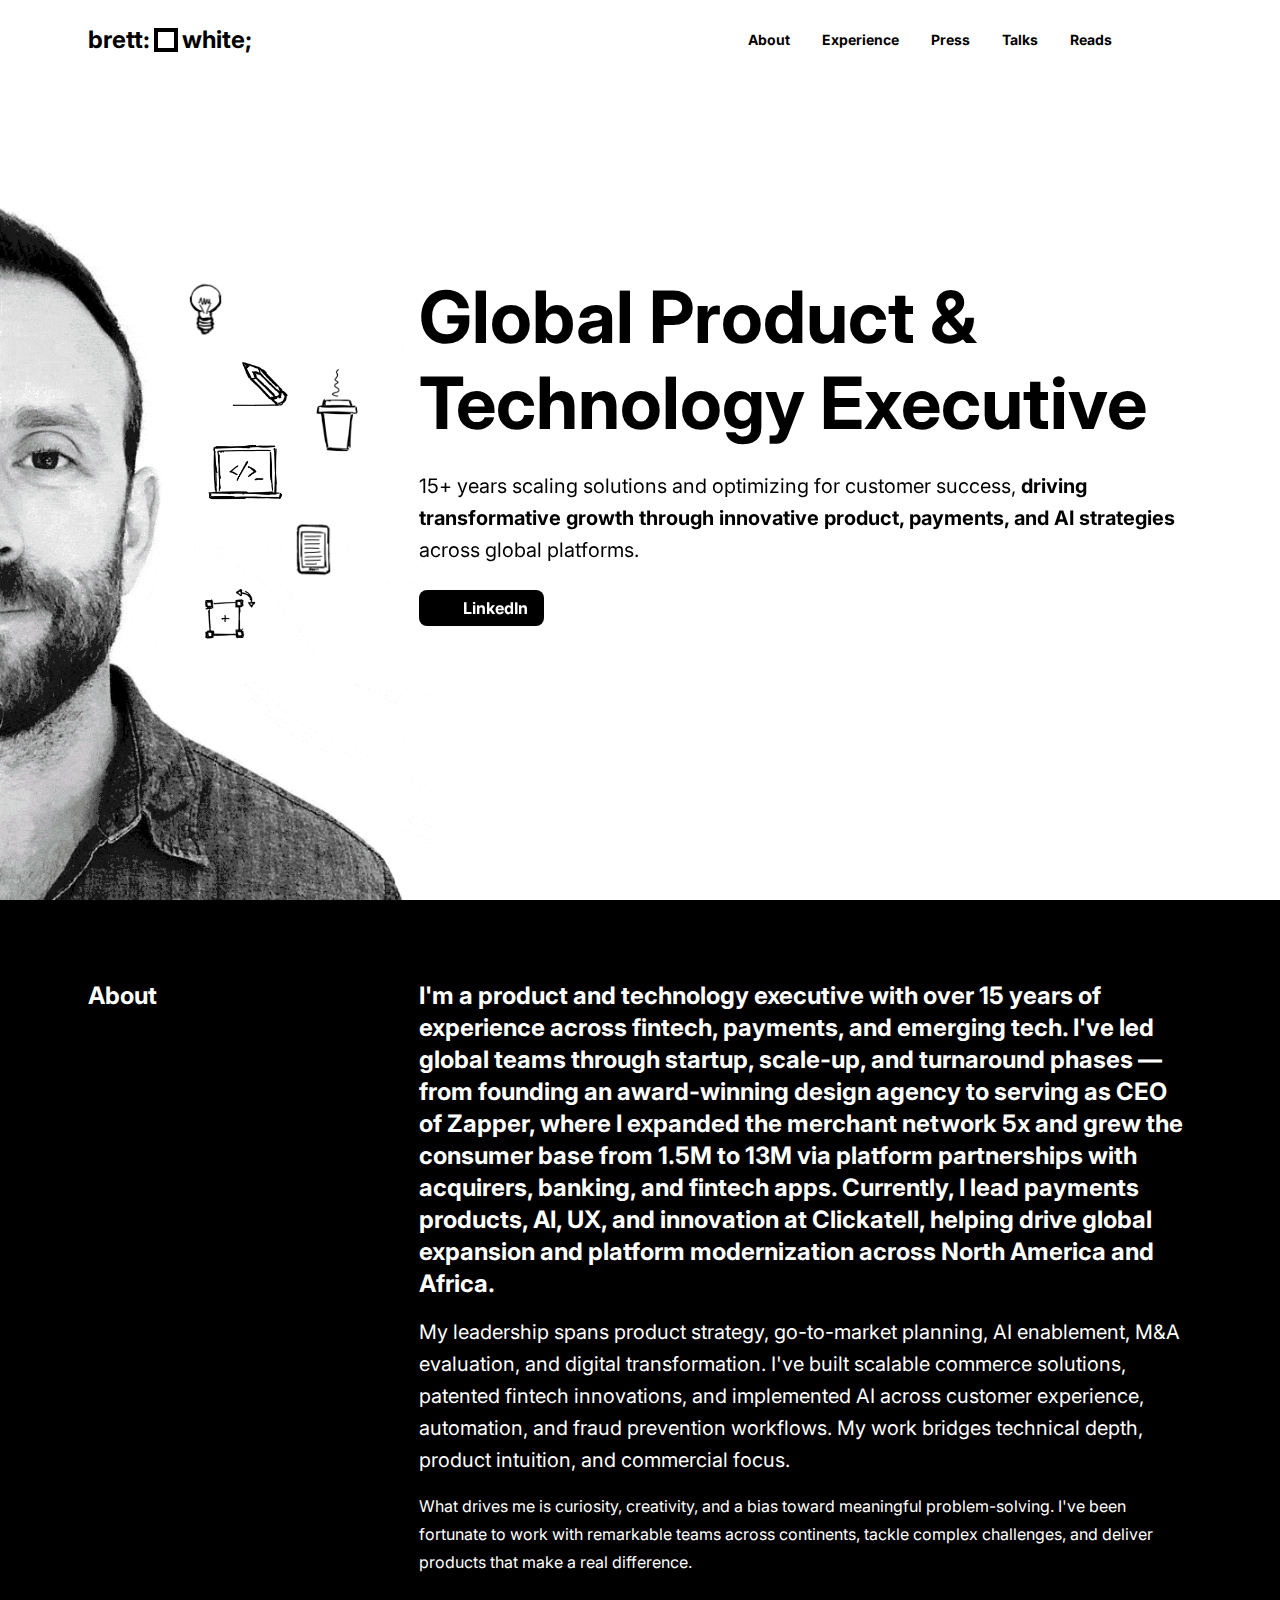
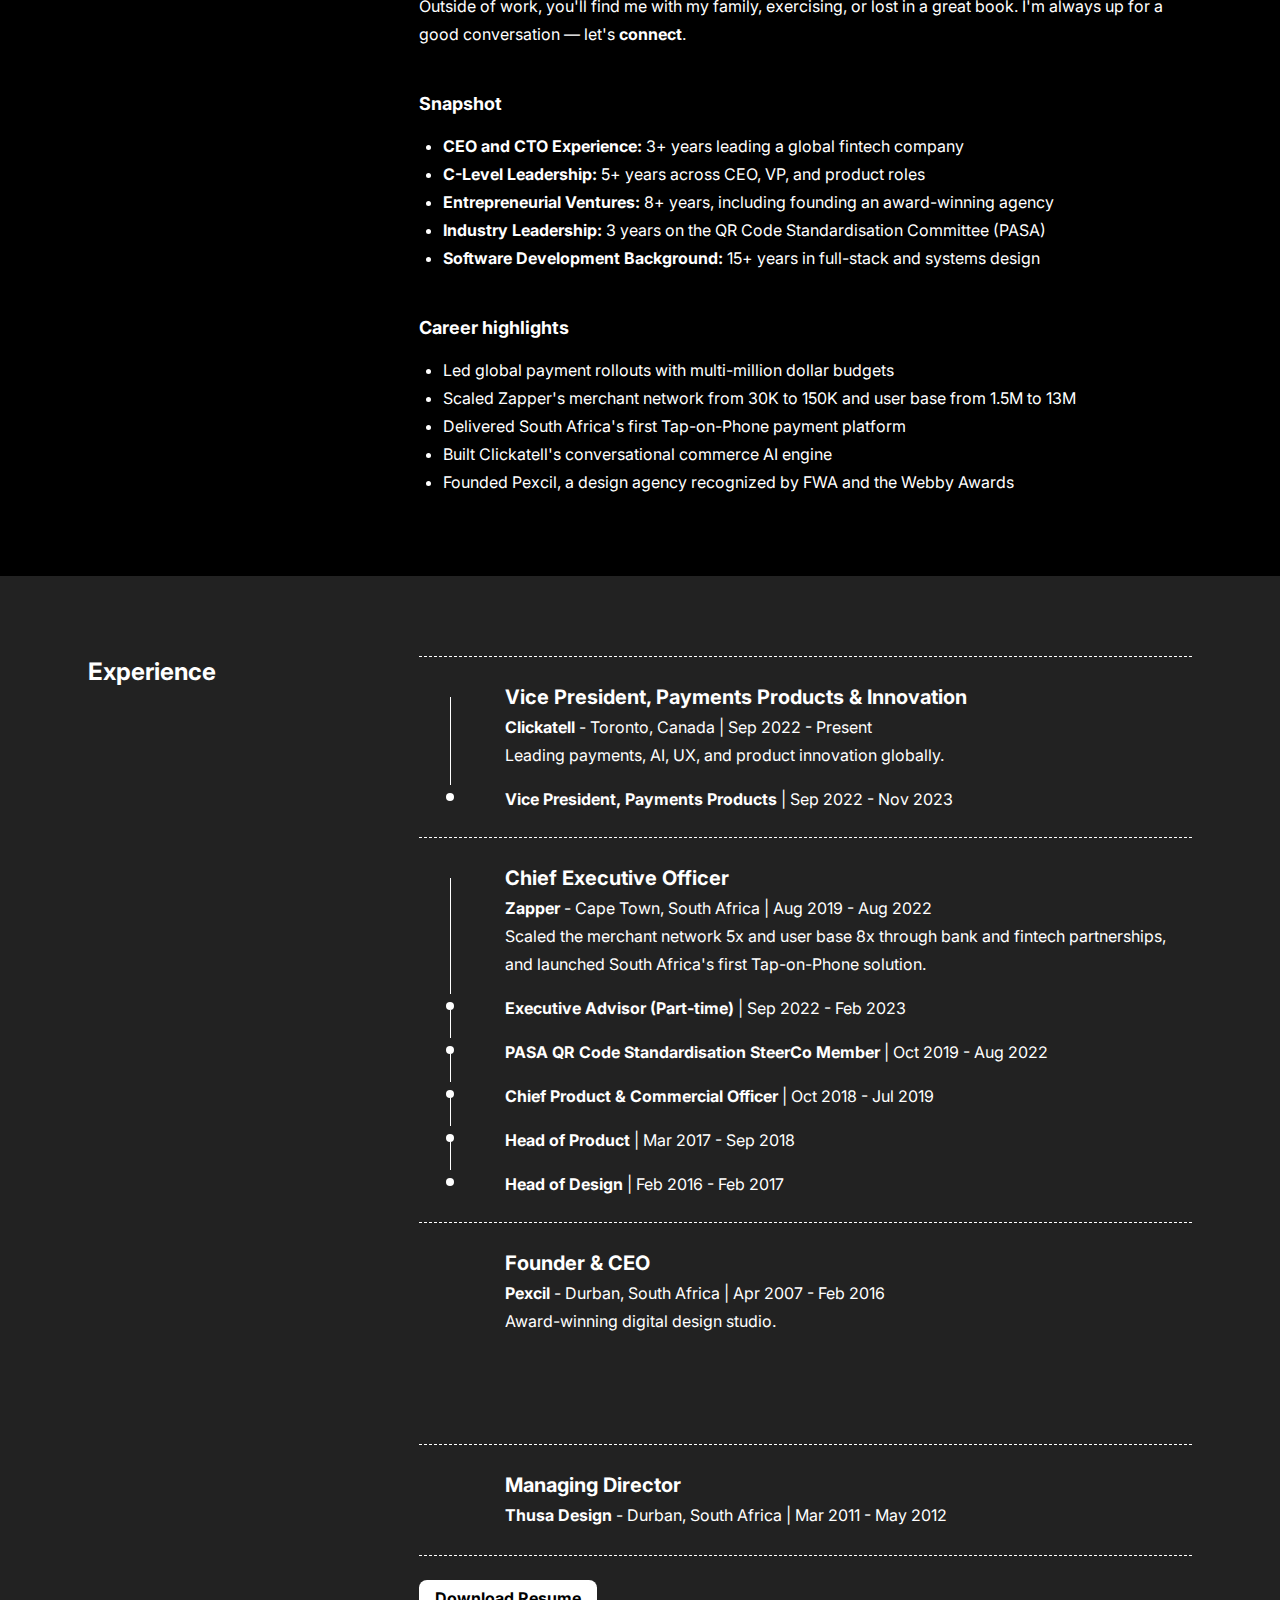
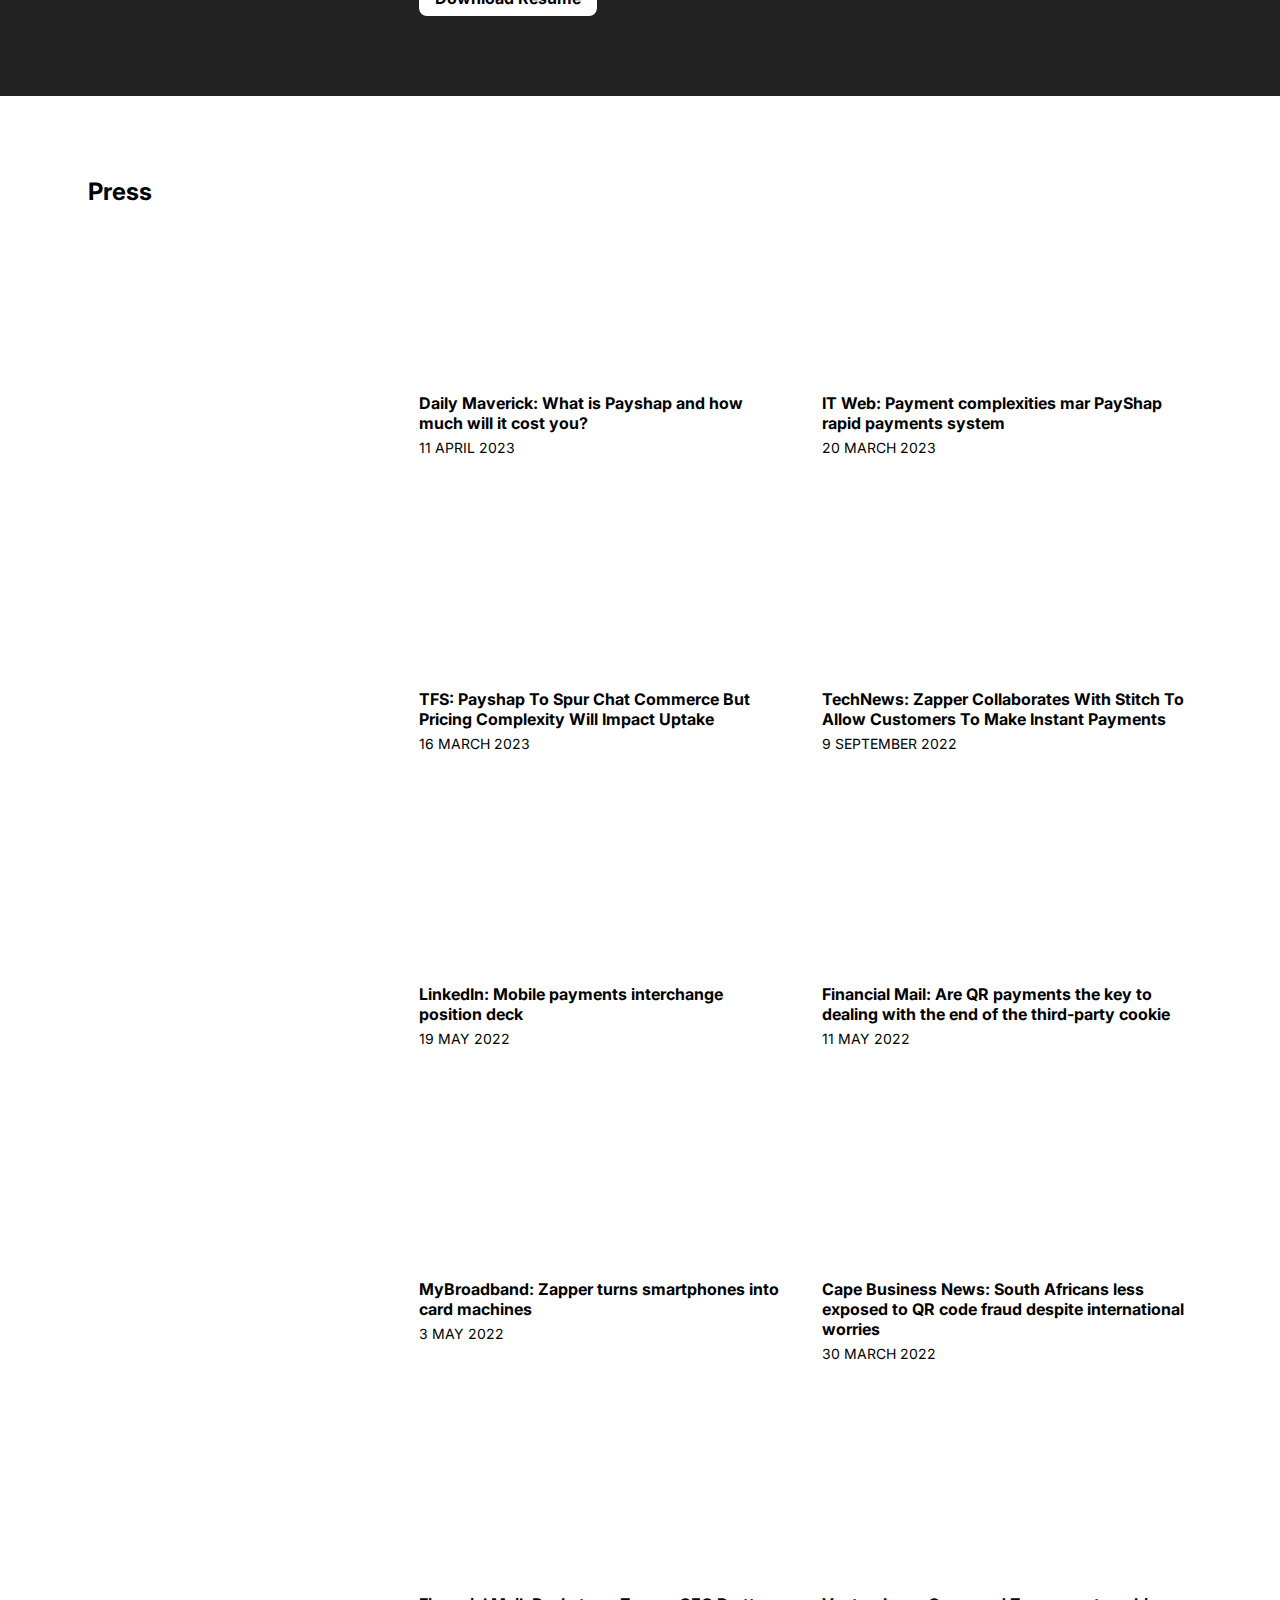
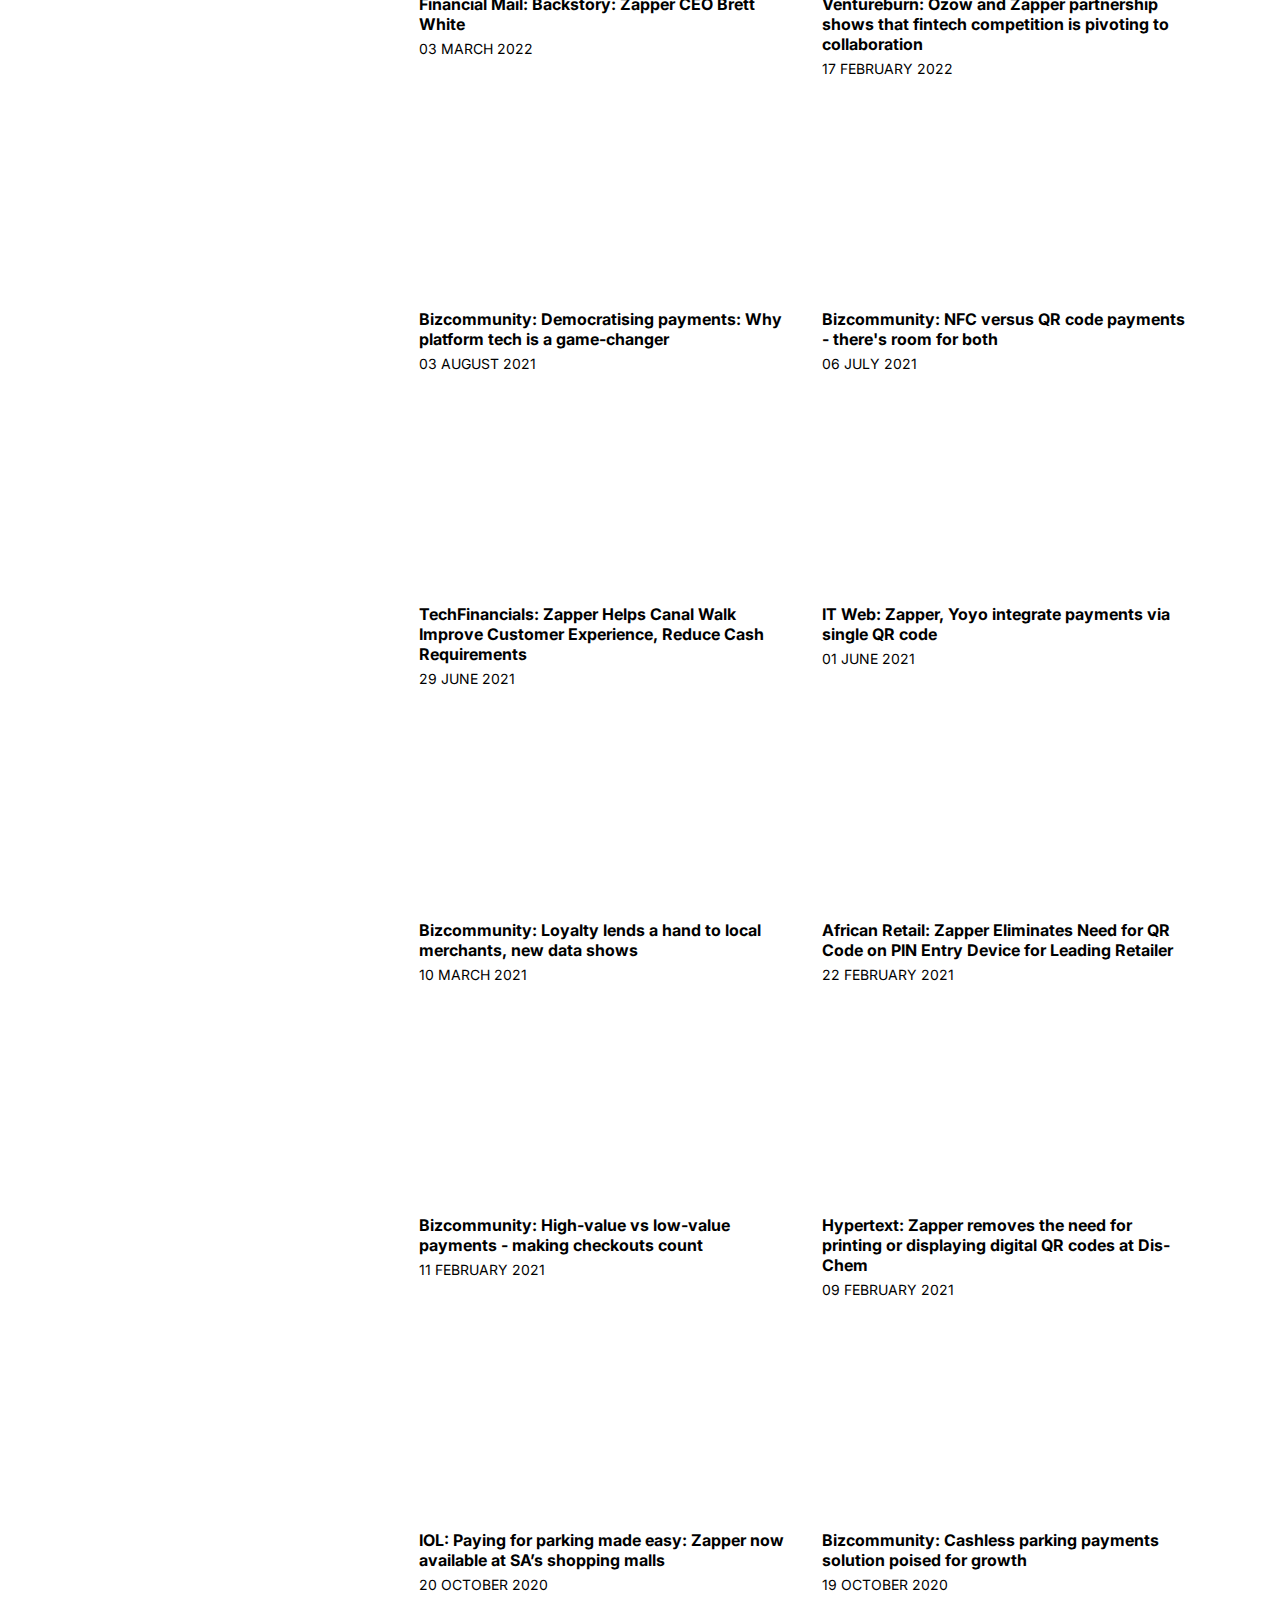
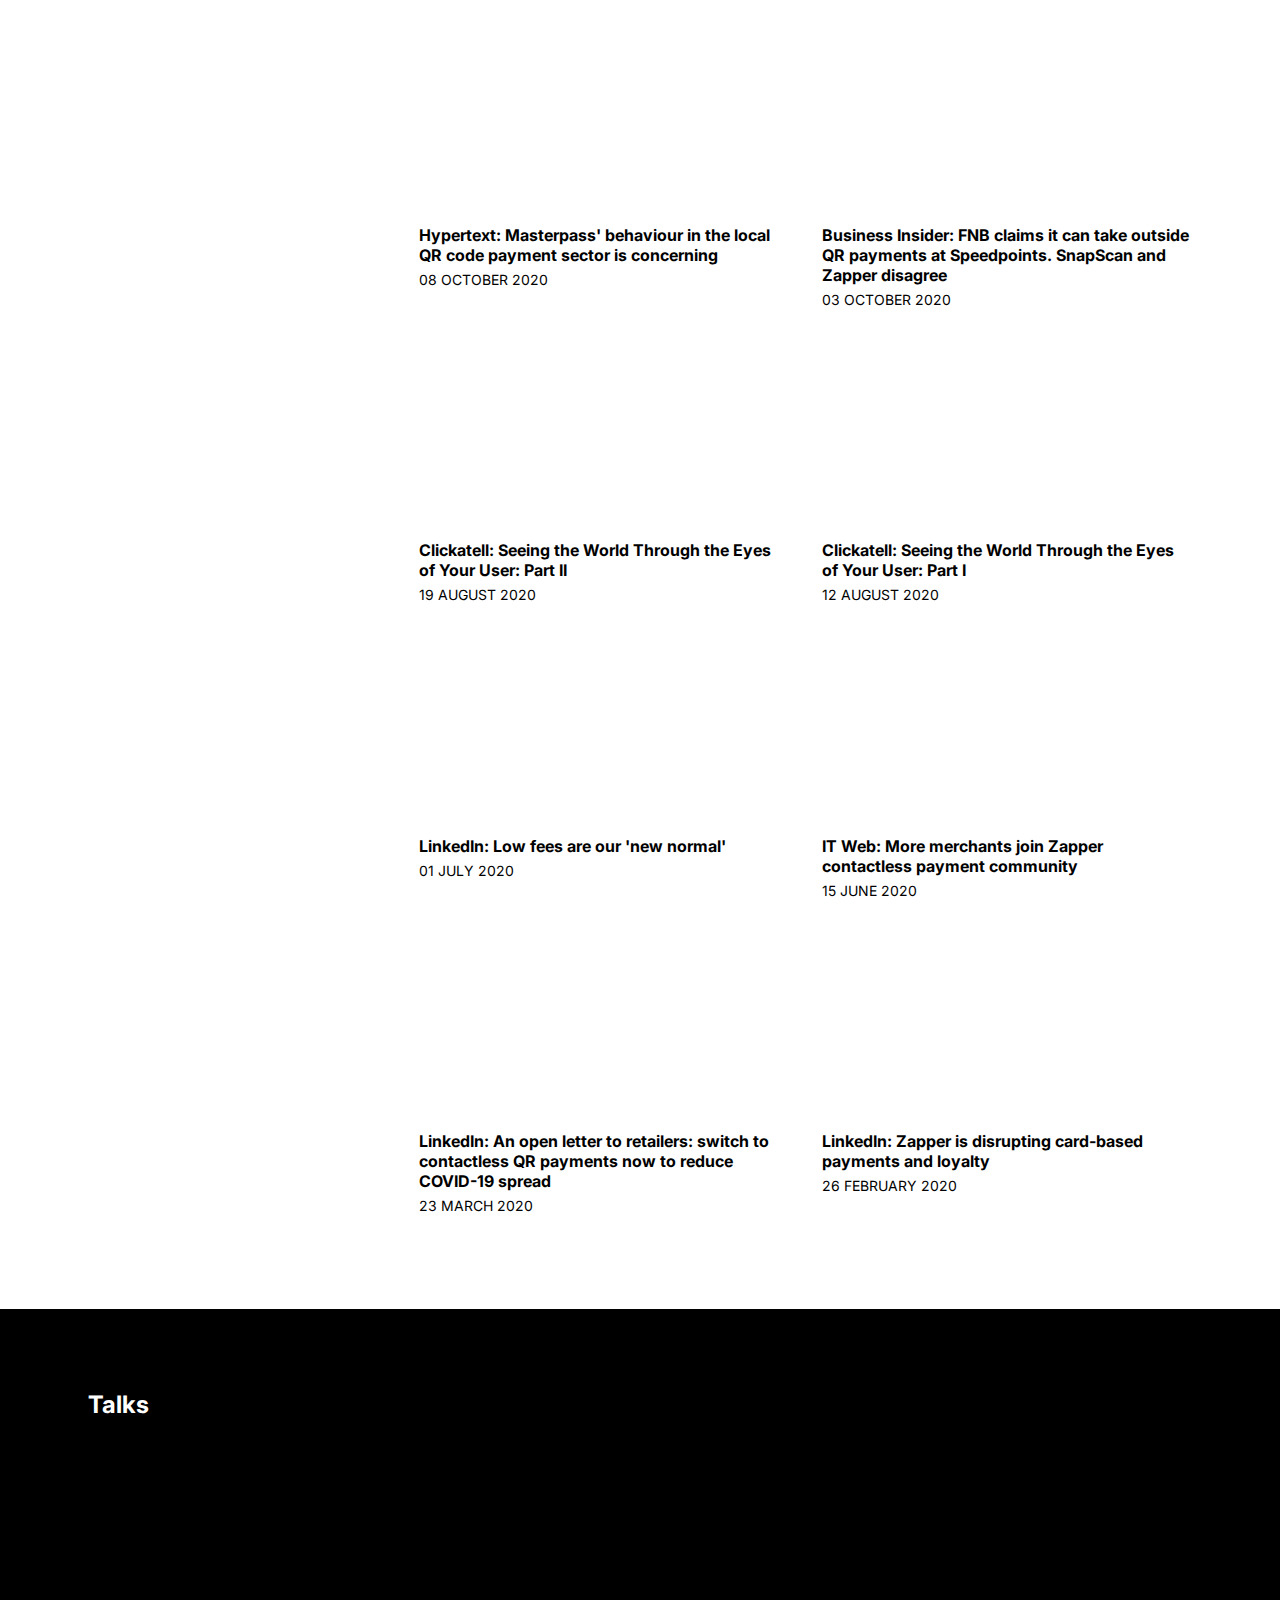
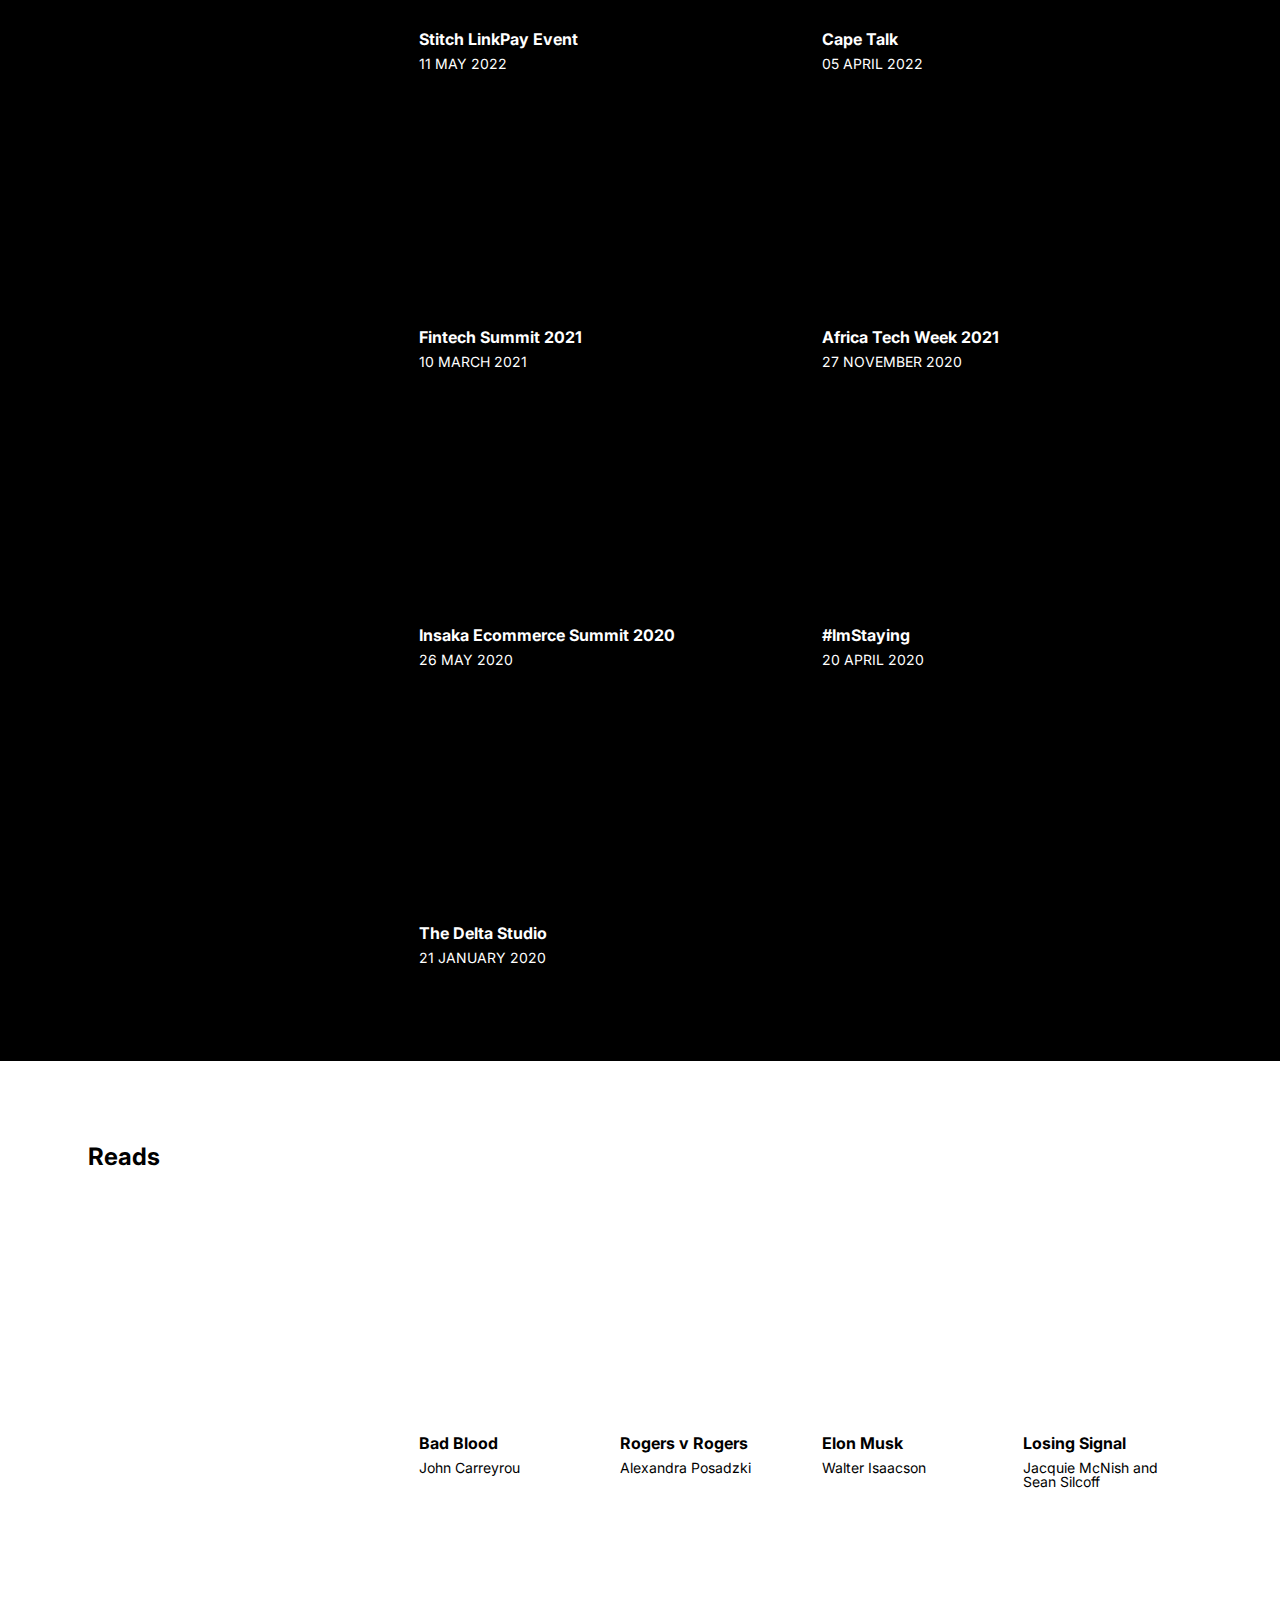
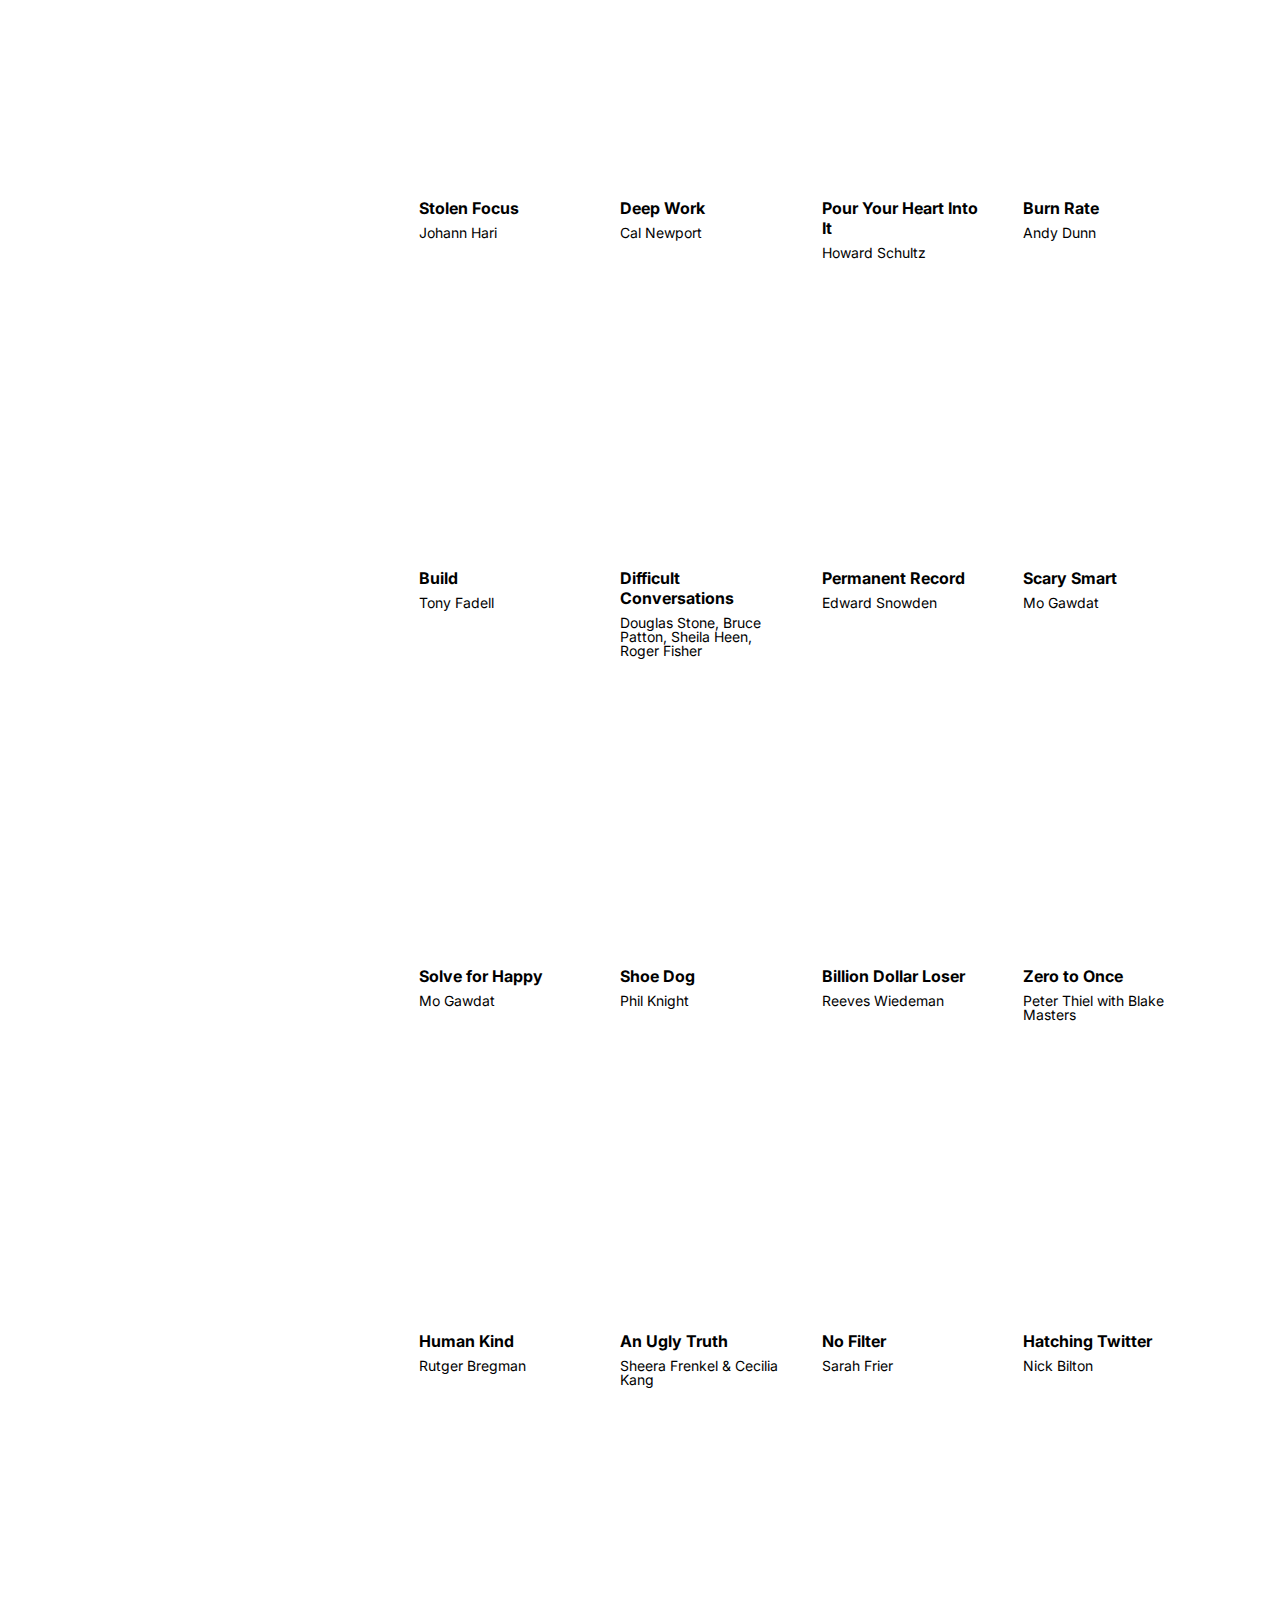
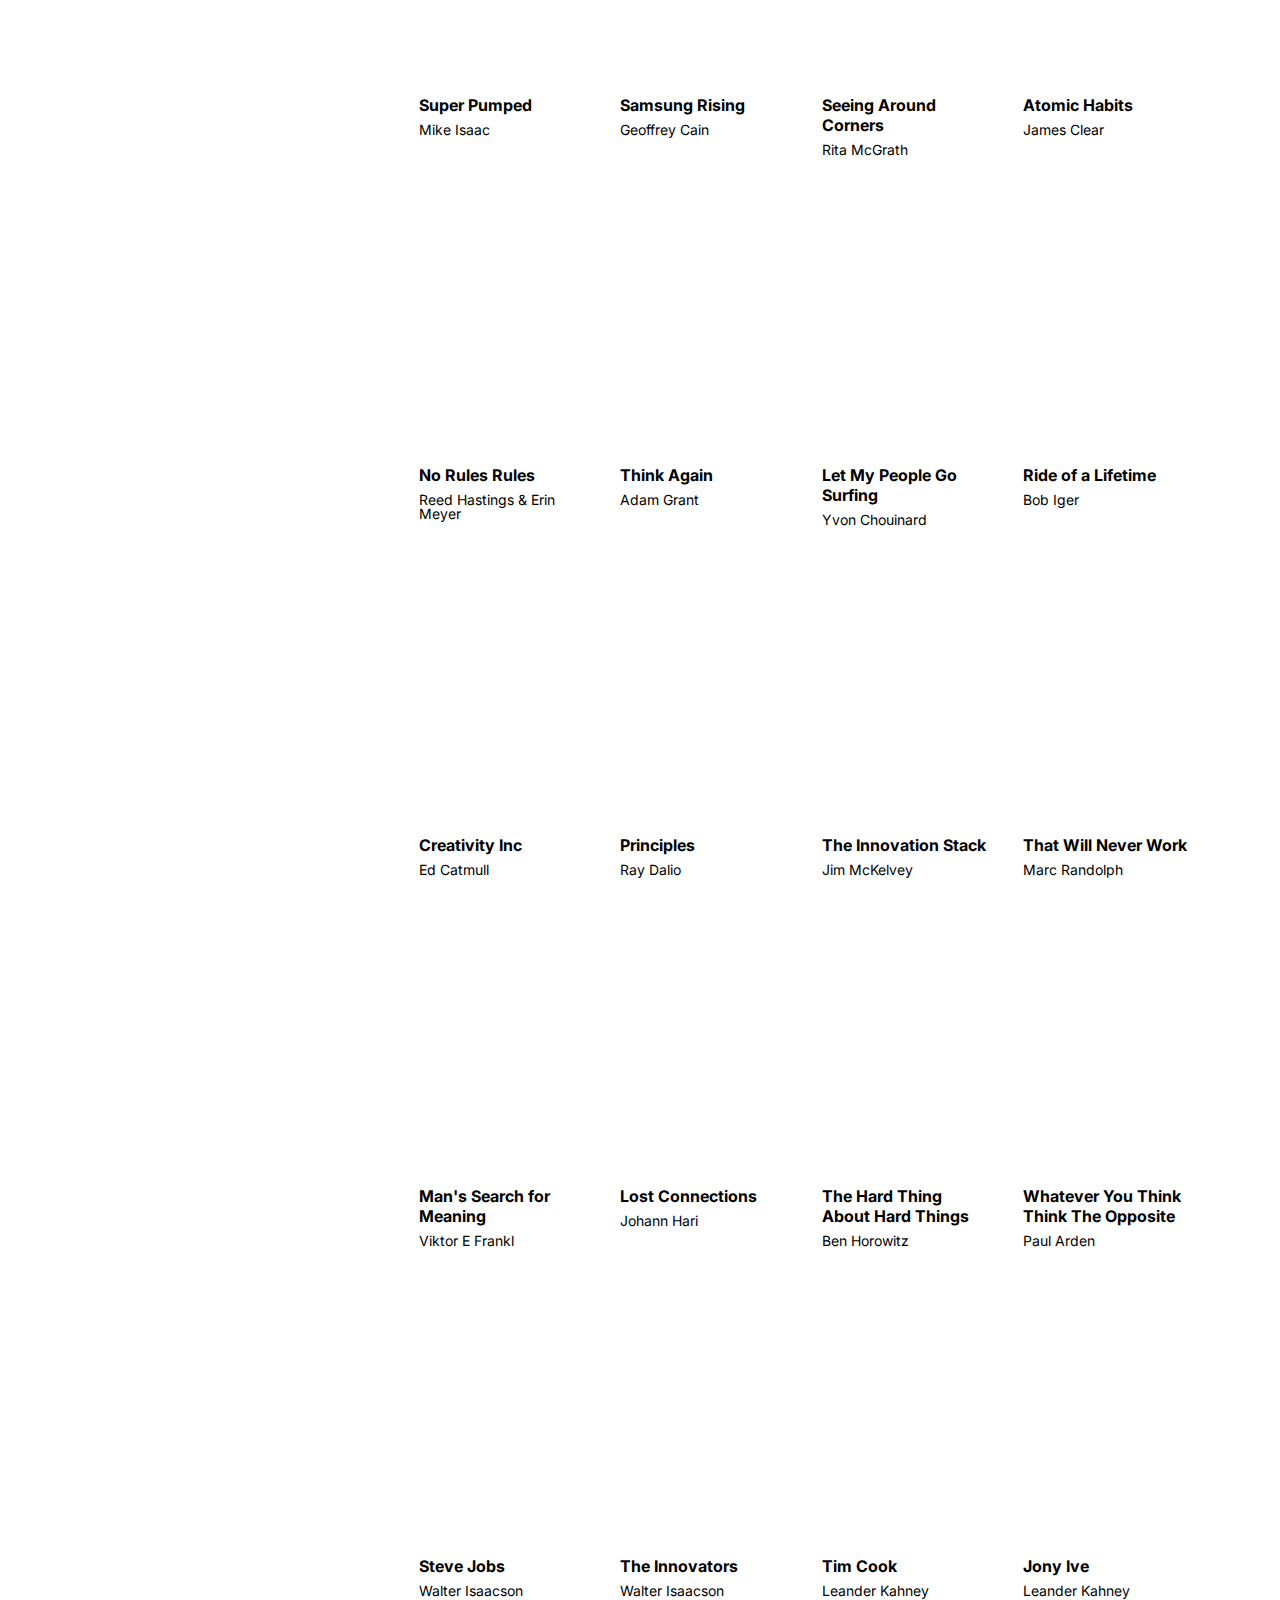
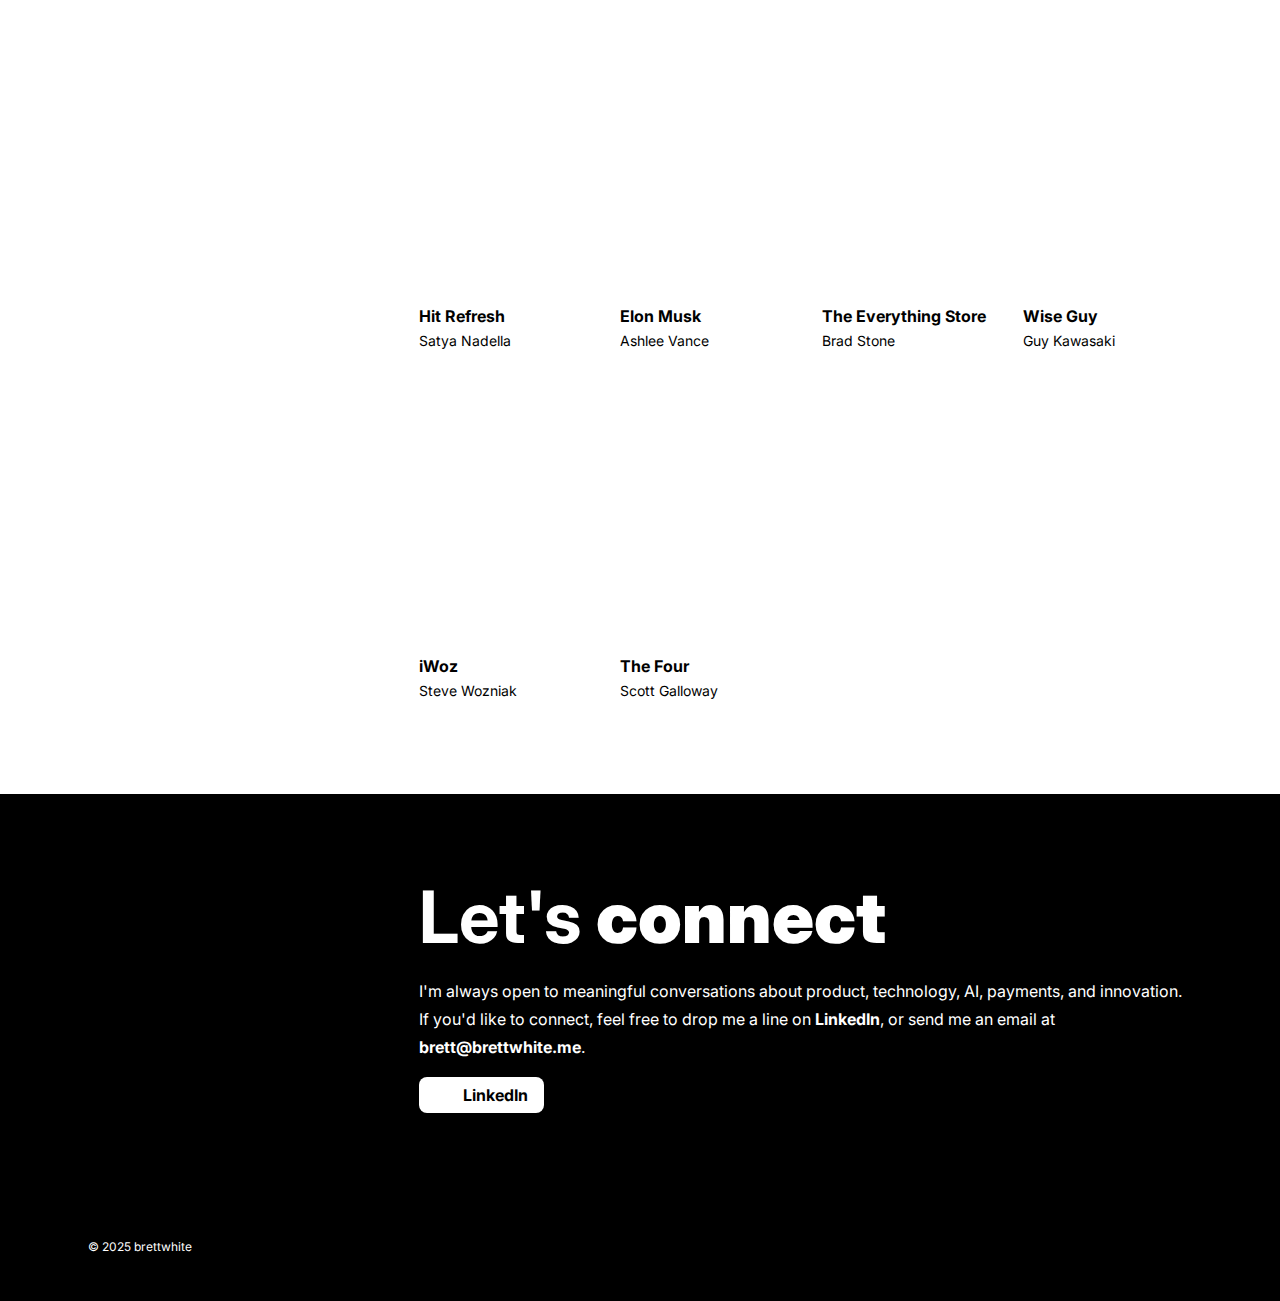
==== commit 6df5eaca: "Changed font from Open Sans to Inter" ====
--- a/index.html
+++ b/index.html
@@ -57,6 +57,12 @@
       </div>
     </nav>
     <main>
+      <!-- SPLASH -->
+      <!-- <section id="splash" class="splash theme-dark anchor">
+        <header>
+          <h1>white</h1>
+        </header>
+      </section> -->
       <!-- HOME -->
       <section id="home" class="hero anchor active">
         <div class="animated-bg">
@@ -1068,7 +1074,10 @@
     <script src="scripts/global-min.js" async></script>
 
     <!-- Google Fonts -->
-    <link href="https://fonts.googleapis.com/css?family=Open+Sans:400,700&display=swap" rel="stylesheet">
+    <!-- <link href="https://fonts.googleapis.com/css?family=Open+Sans:400,700&display=swap" rel="stylesheet"> -->
+    <link rel="preconnect" href="https://fonts.googleapis.com">
+    <link rel="preconnect" href="https://fonts.gstatic.com" crossorigin>
+    <link href="https://fonts.googleapis.com/css2?family=Inter:ital,opsz,wght@0,14..32,100..900;1,14..32,100..900&display=swap" rel="stylesheet">
     
     <!-- Global site tag (gtag.js) - Google Analytics -->
     <script async src="https://www.googletagmanager.com/gtag/js?id=UA-120581061-1"></script>
--- a/styles/global-min.css
+++ b/styles/global-min.css
@@ -14,13 +14,16 @@
   
   body {
     min-height: 100vh;
-    font-family: 'Open Sans', sans-serif;
+    font-family: "Inter", sans-serif;
+    font-optical-sizing: auto;
+    font-style: normal;
+    /* font-family: 'Open Sans', sans-serif; */
     font-weight: 400;
     font-size: 16px;
     line-height: 28px;
     background-color: white;
-    color: white;
-    fill: white;
+    color: black;
+    fill: black;
   }
   * {
     color: inherit;
@@ -118,6 +121,11 @@
     flex-wrap: nowrap;
     color: black;
     background: white;
+    /* transform: translateY(-100%);
+    transition: all 300ms ease-in-out; */
+  }
+  .menu-visible nav {
+    transform: translateY(0);
   }
   nav .container {
     display: flex;
@@ -350,6 +358,39 @@
     min-height: 90vh;
     padding: 0;
     overflow: hidden;
+  }
+  .splash {
+    display: flex;
+    flex-wrap: row wrap;
+    position: relative;
+    width: 100%;
+    min-height: 100vh;
+  }
+  header {
+    display: flex;
+    flex: 0 0 100%;
+    align-self: center;
+    background: black;
+    color: white;
+    height: 100vh;
+    width: 100%;
+    position: relative;
+  }
+  header h1 {
+    display: flex;
+    align-self: center;
+    font-size: 192px;
+    line-height: 100%;
+    font-weight: 900;
+  }
+  header h1:before {
+    content: '';
+    display: inline-block;
+    vertical-align: bottom;
+    width: 144px;
+    height: 144px;
+    background: white;
+    margin-right: 16px;
   }
   /* header:before { */
   .animated-bg {
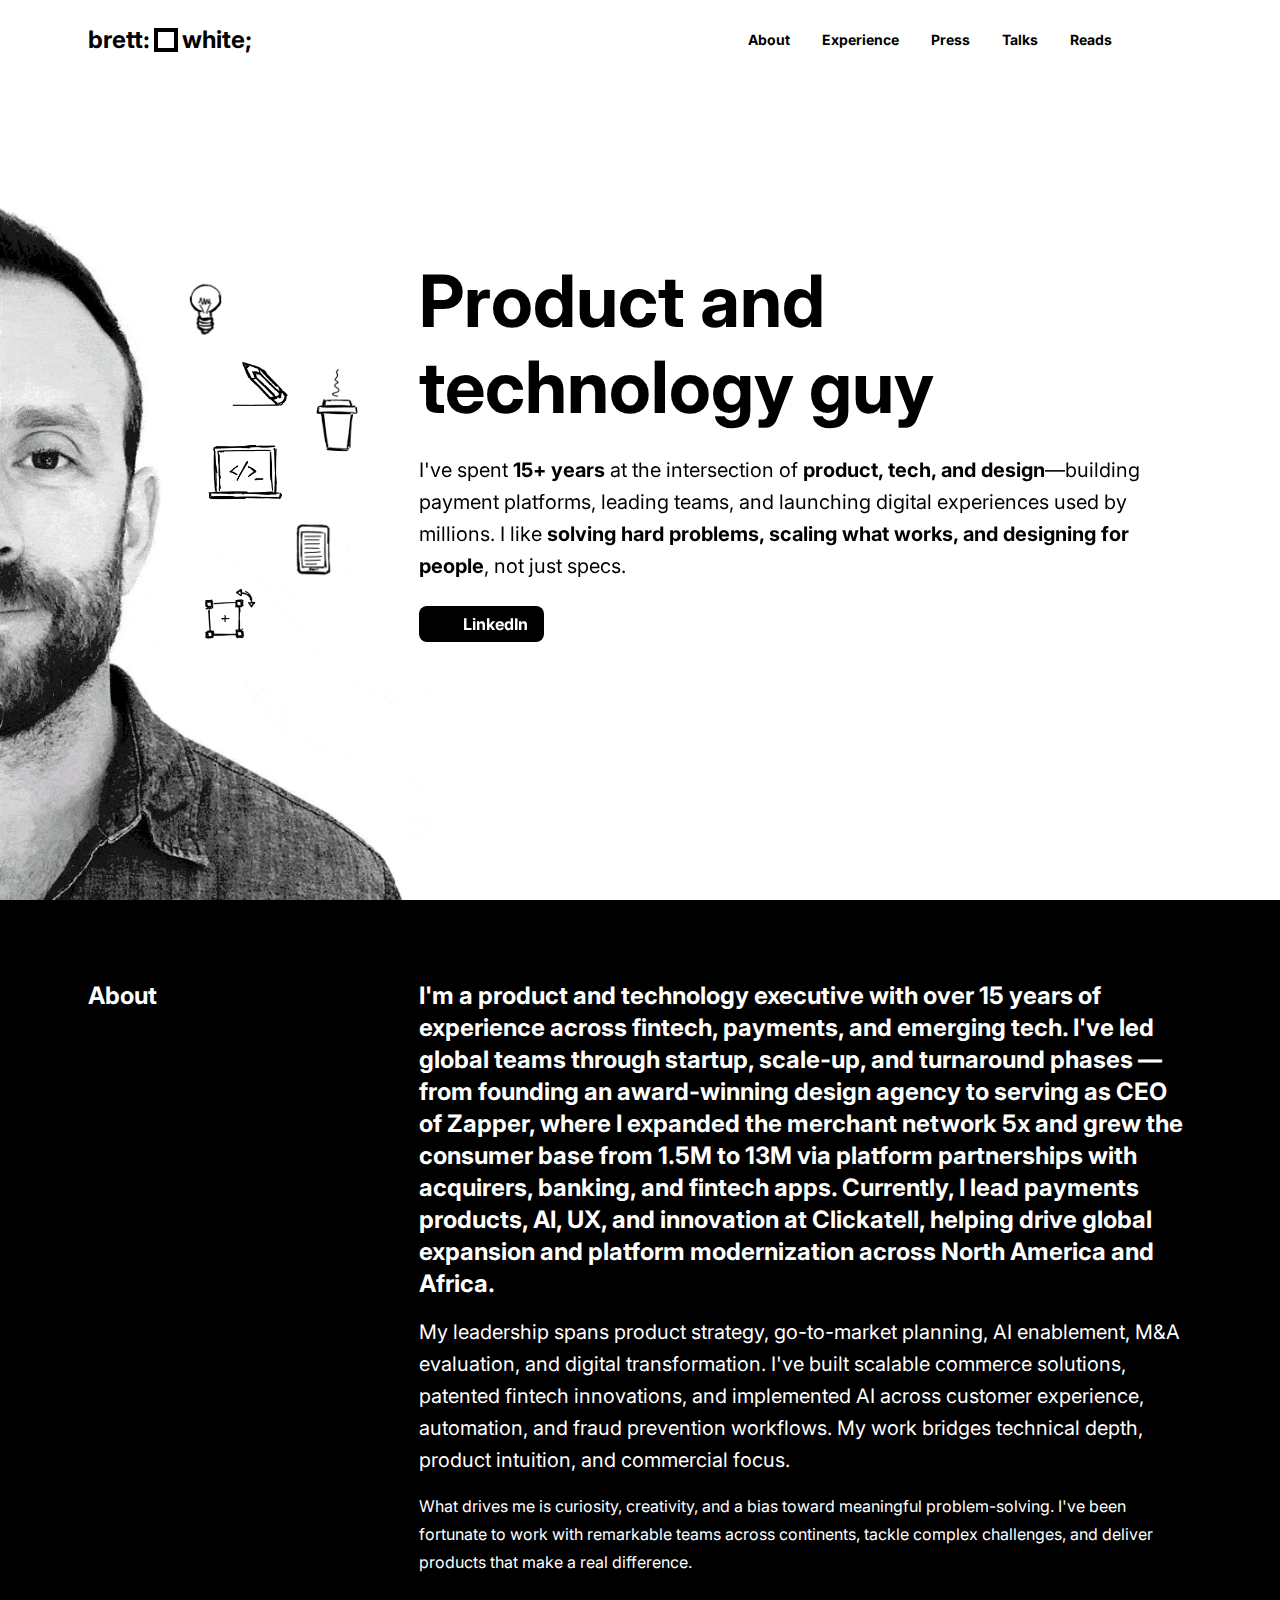
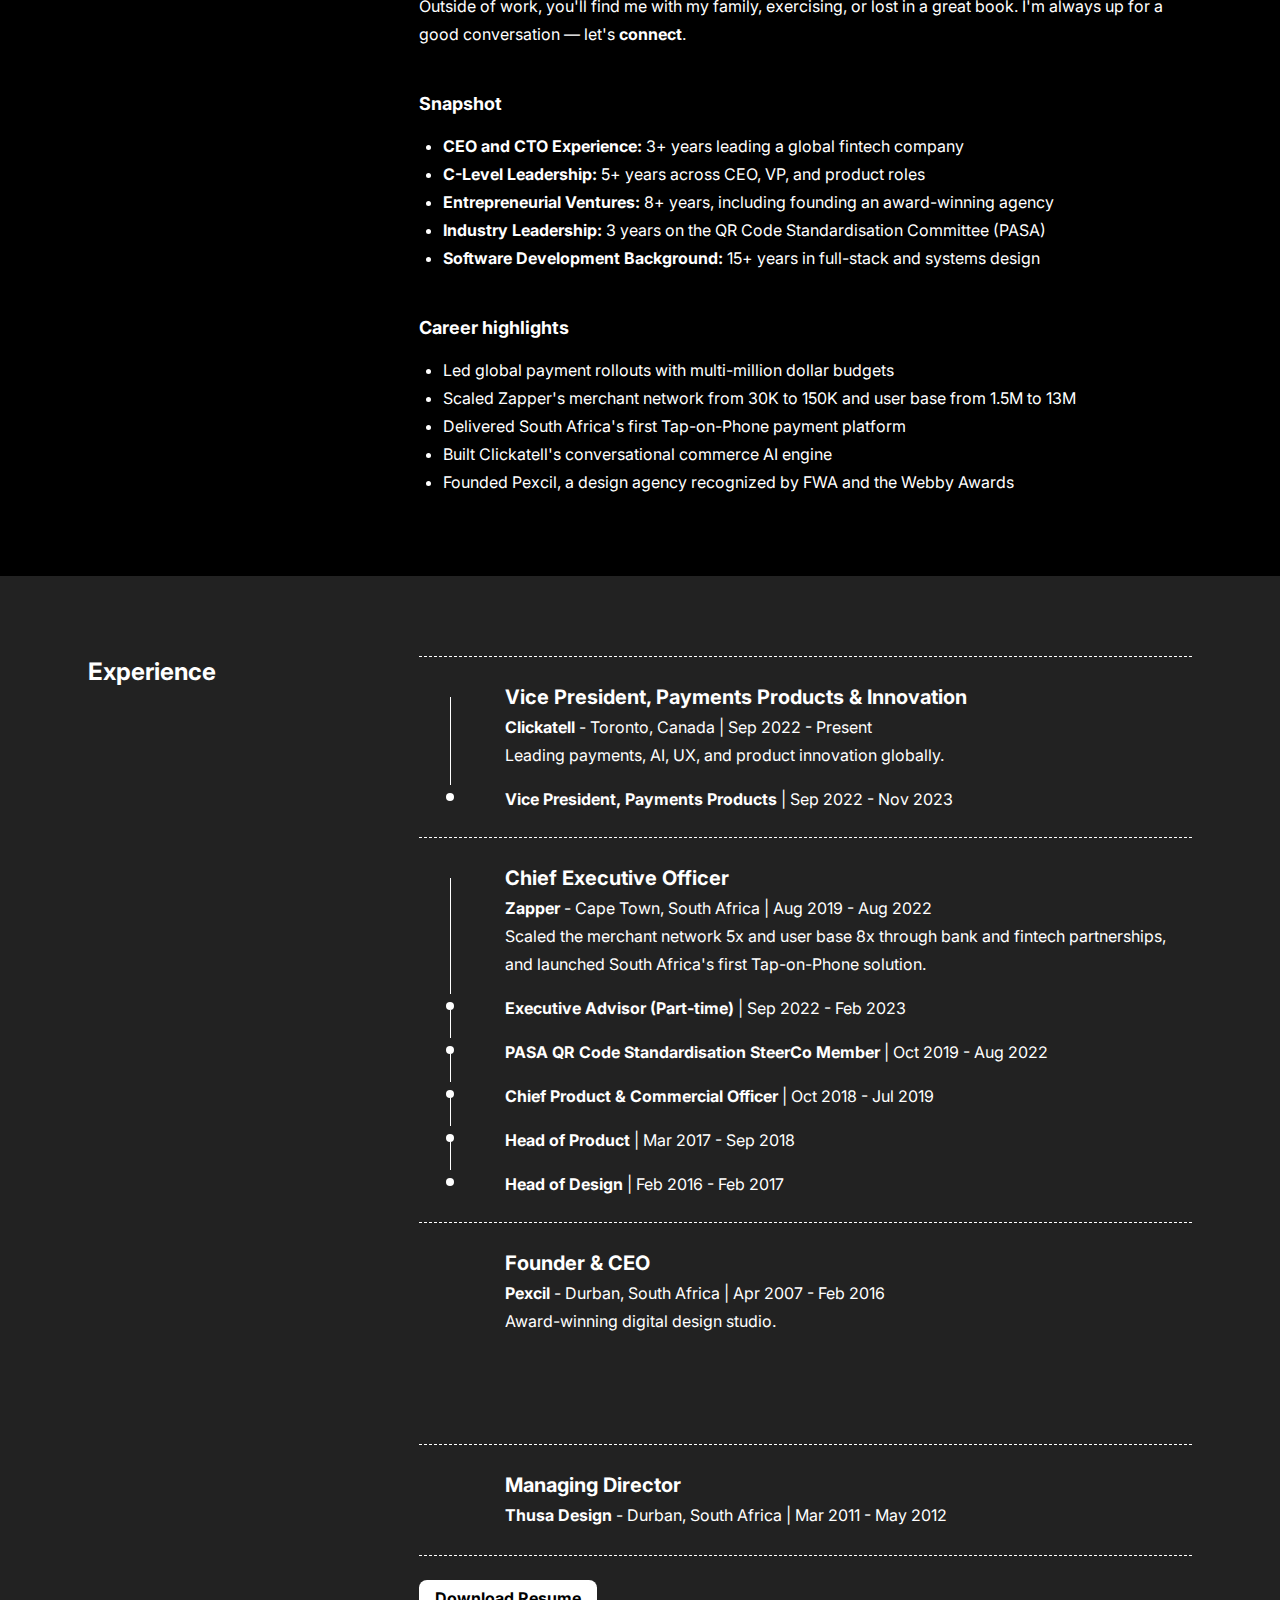
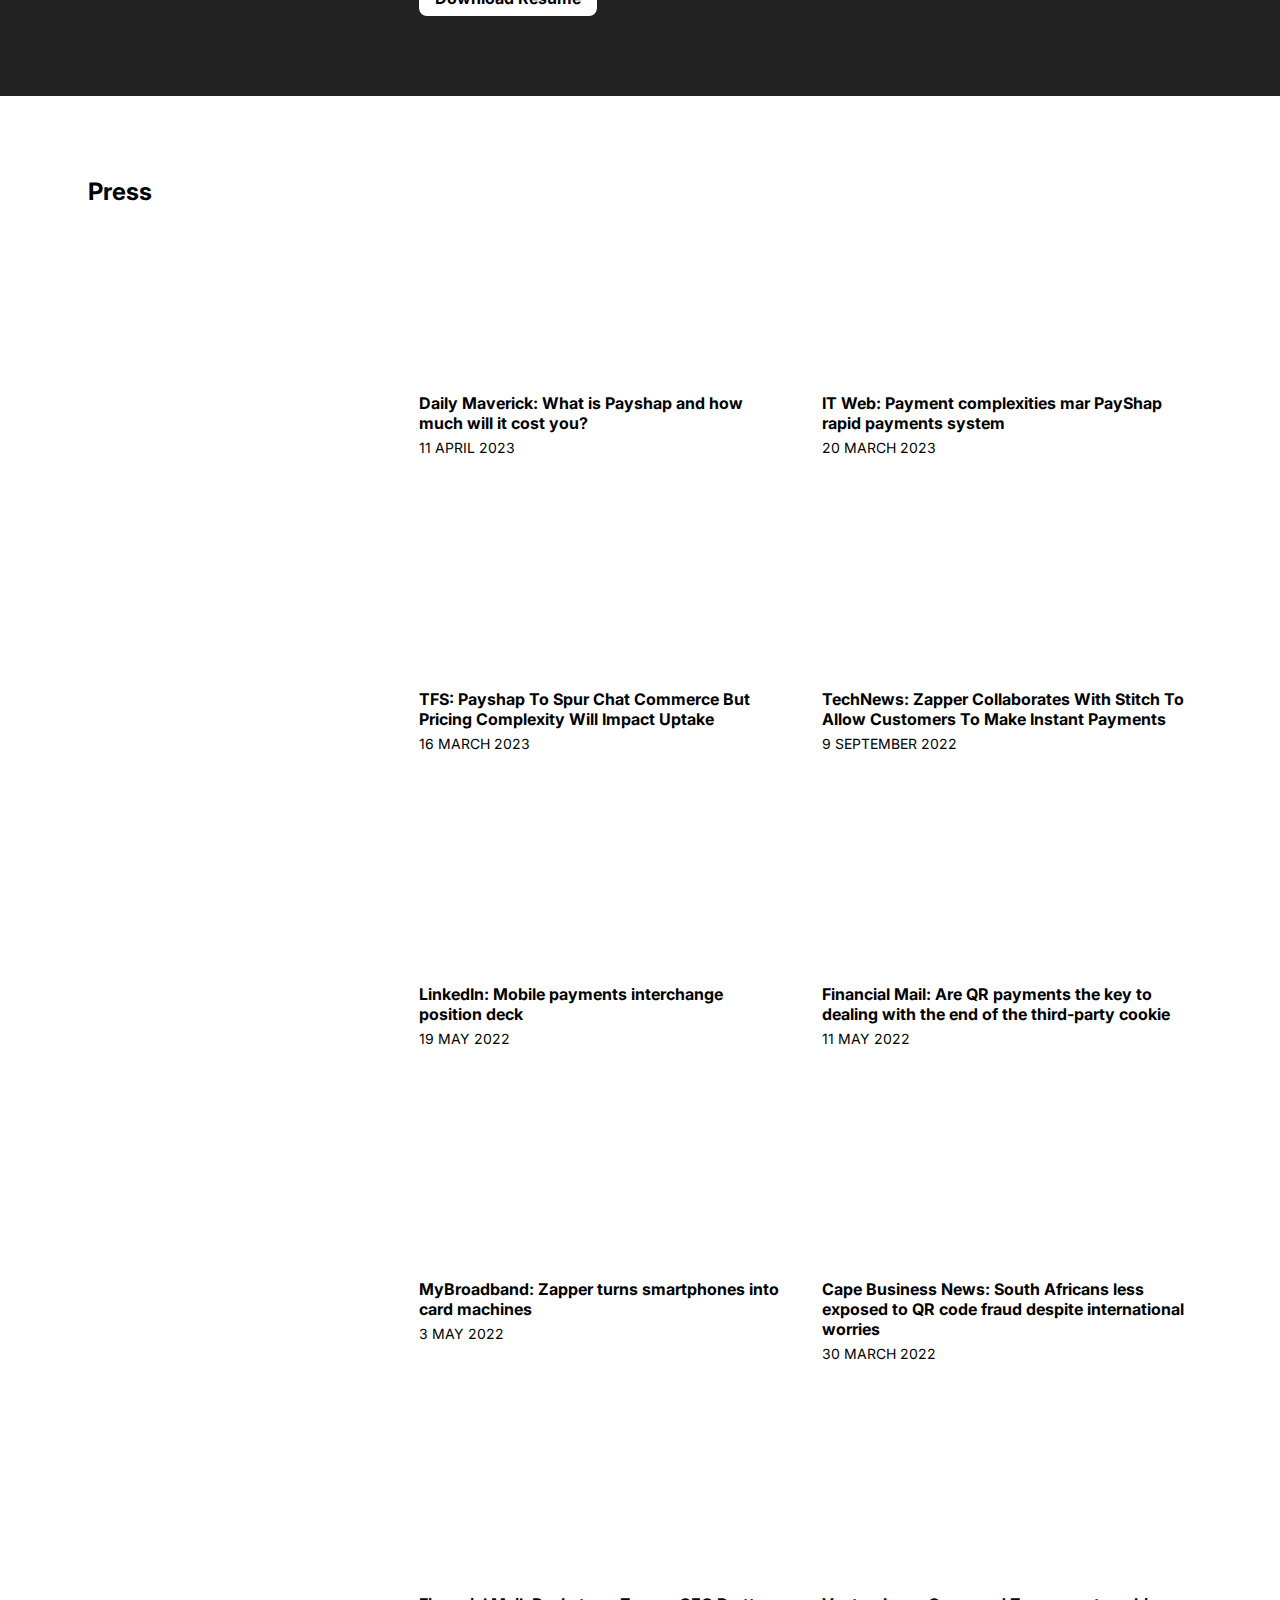
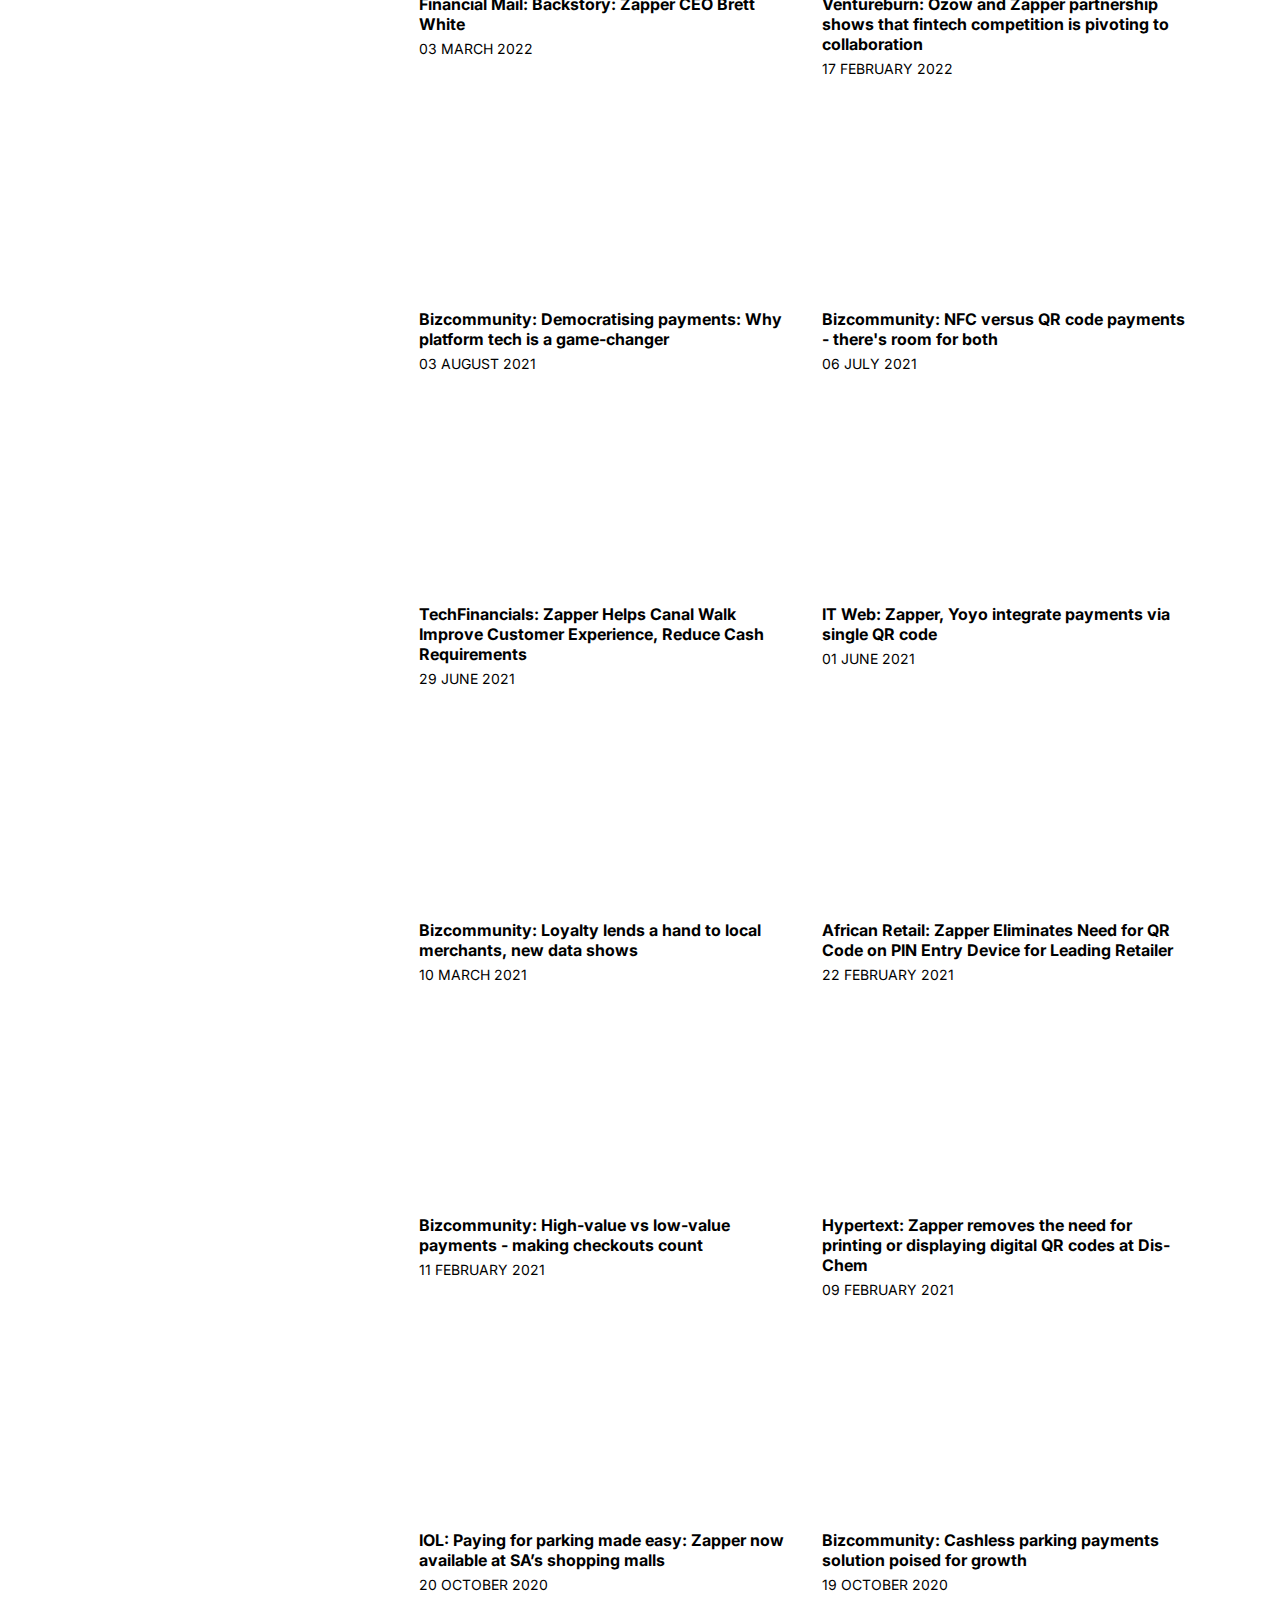
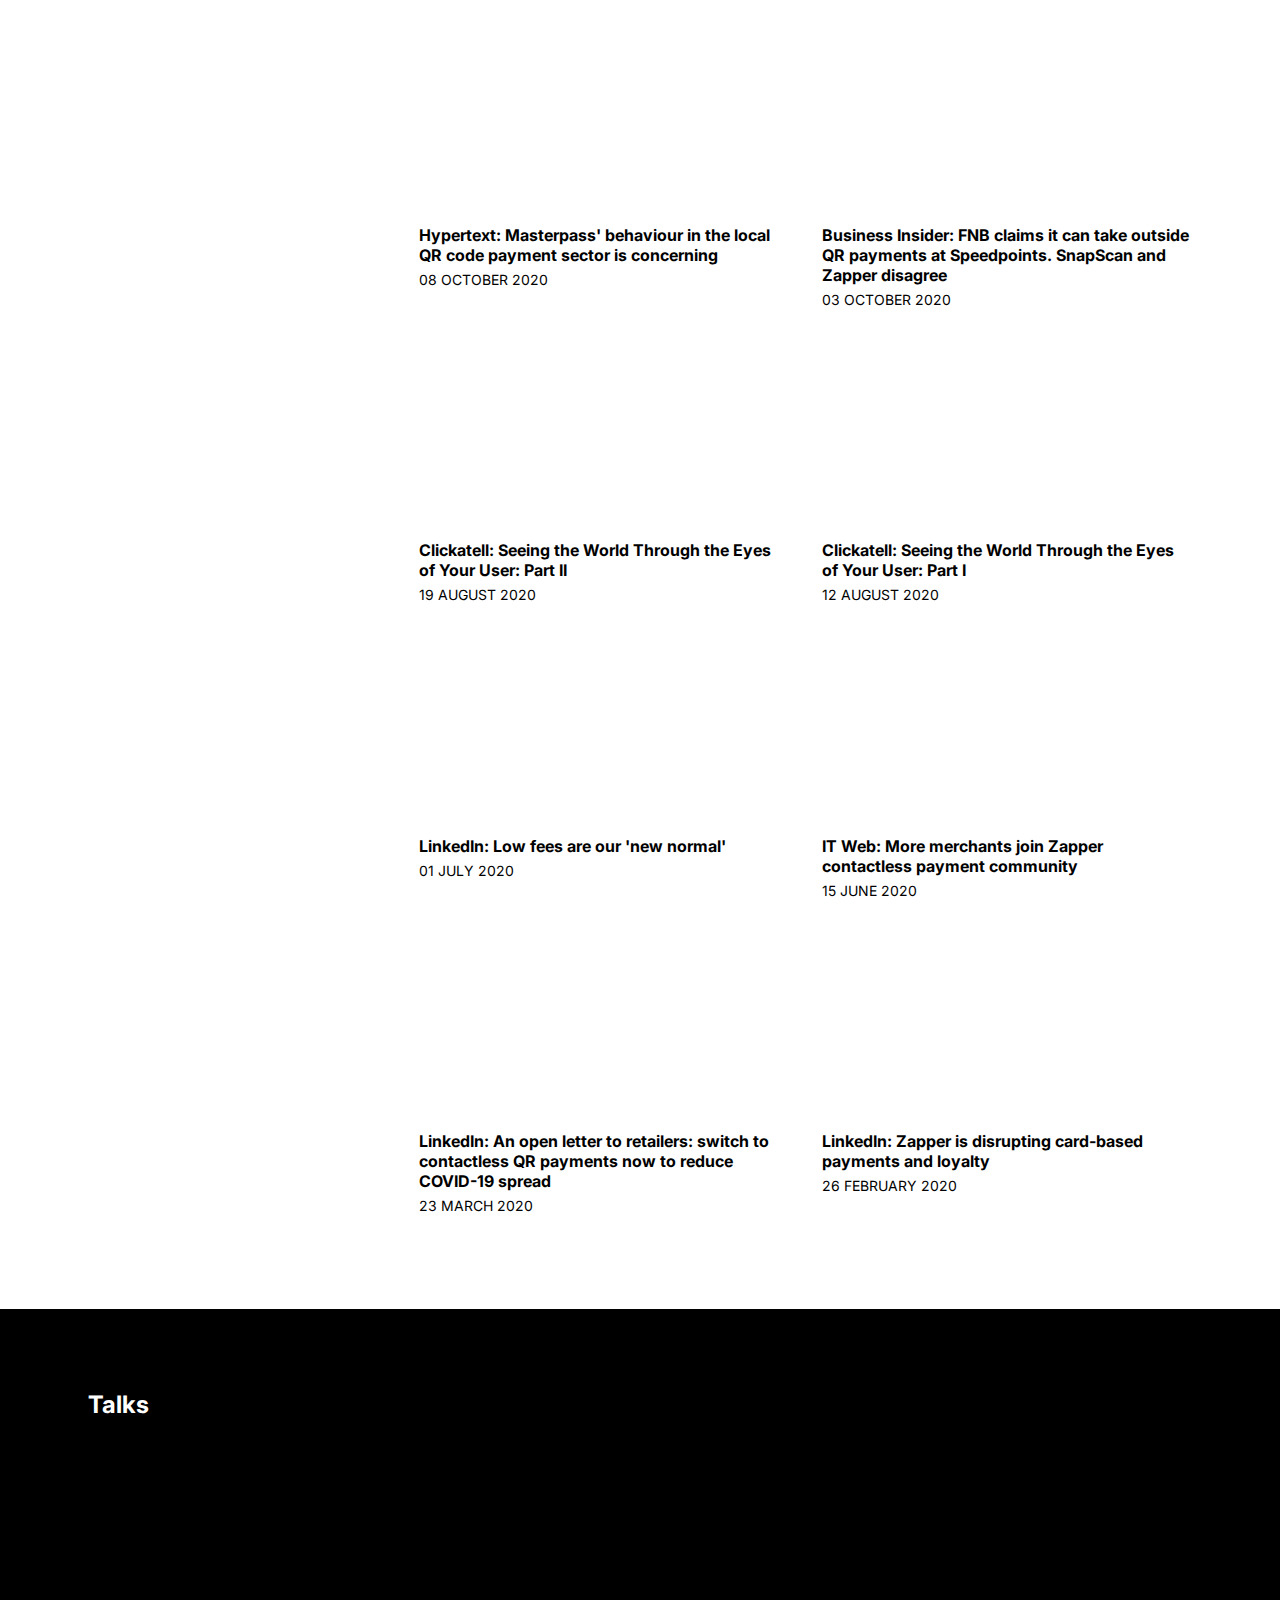
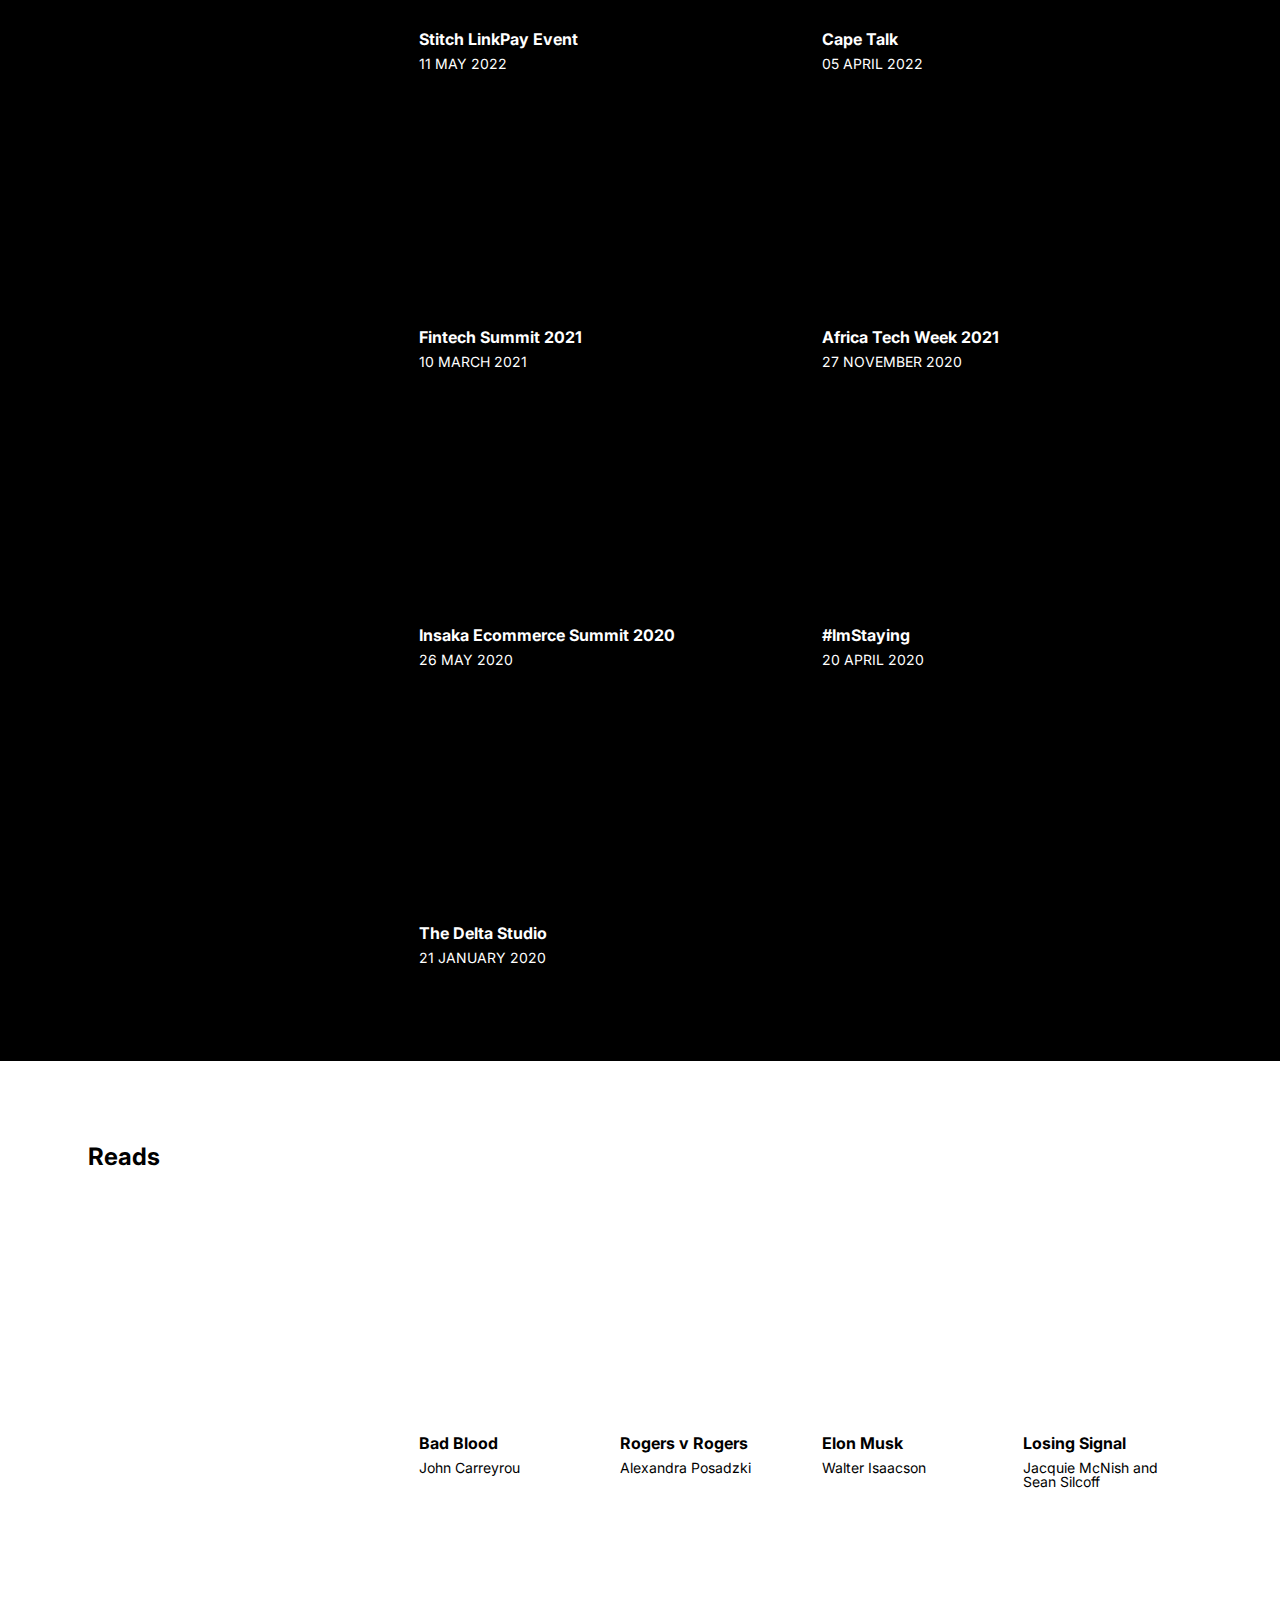
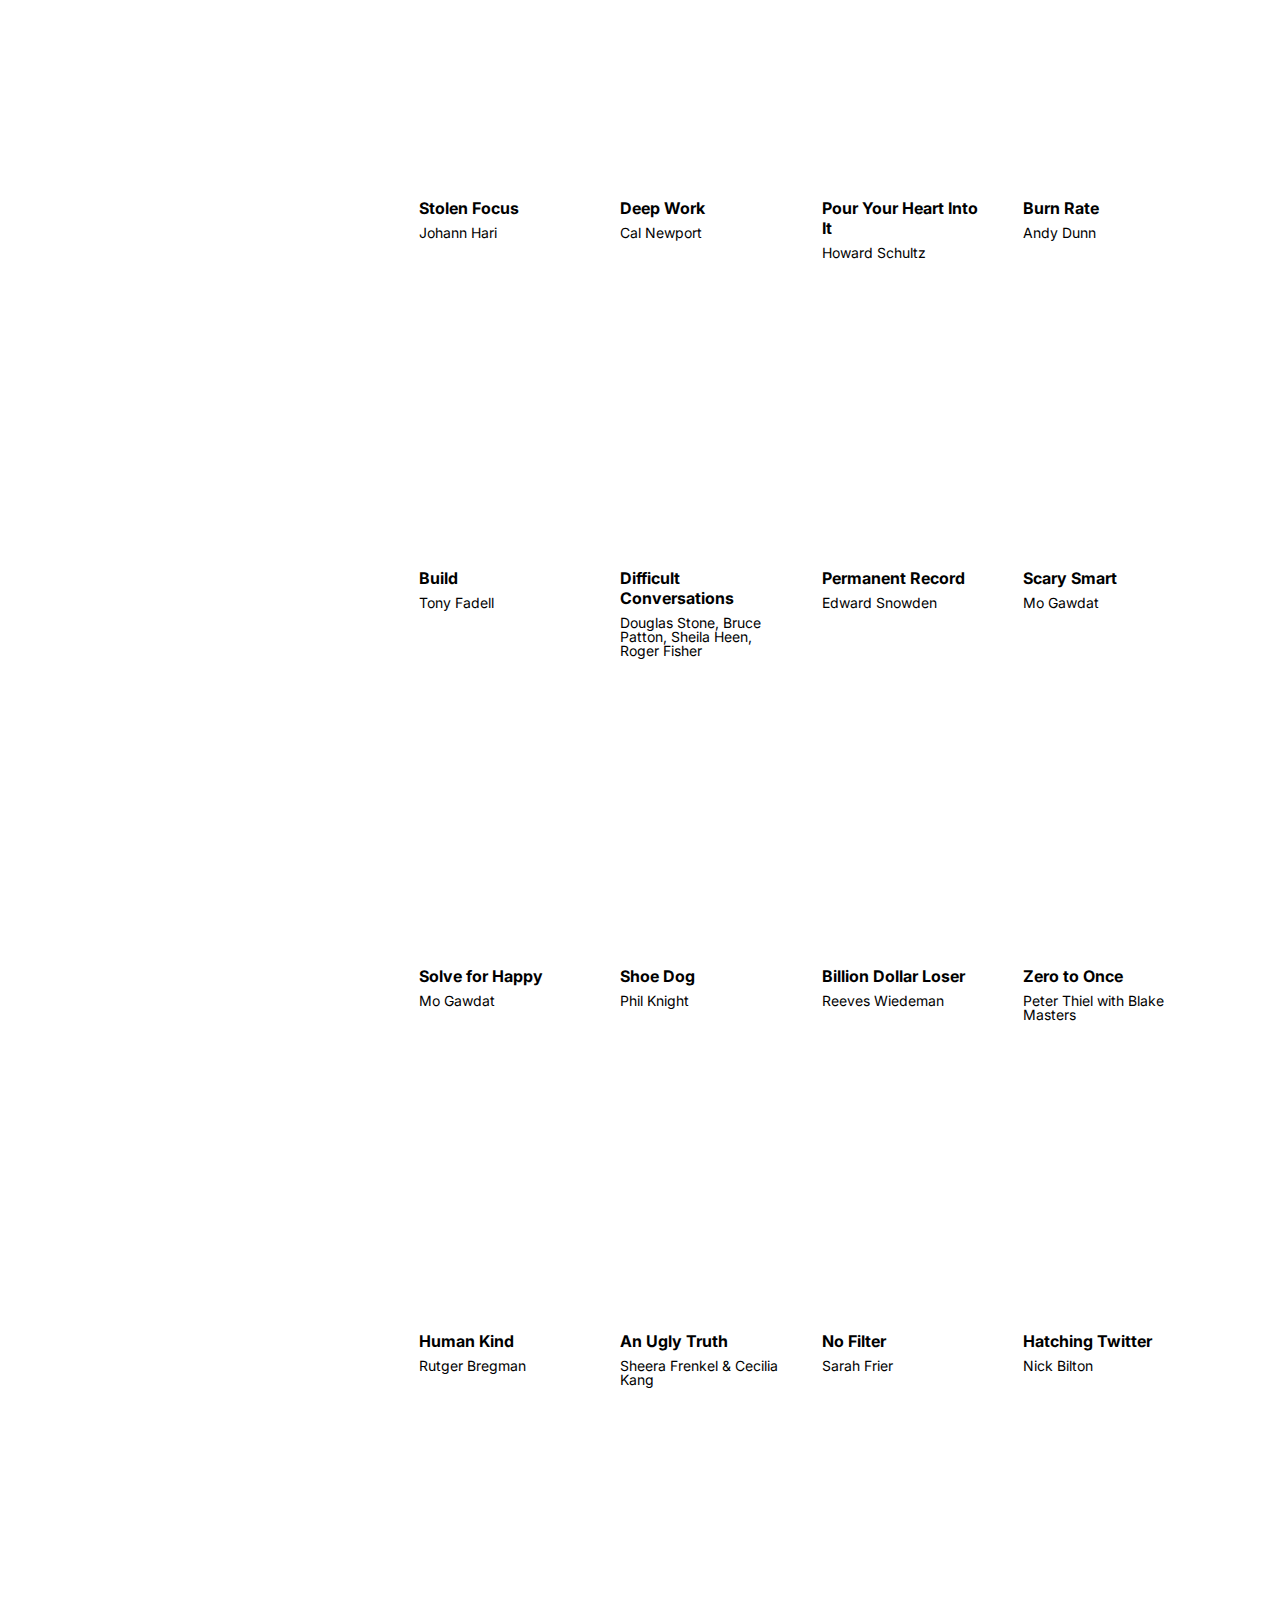
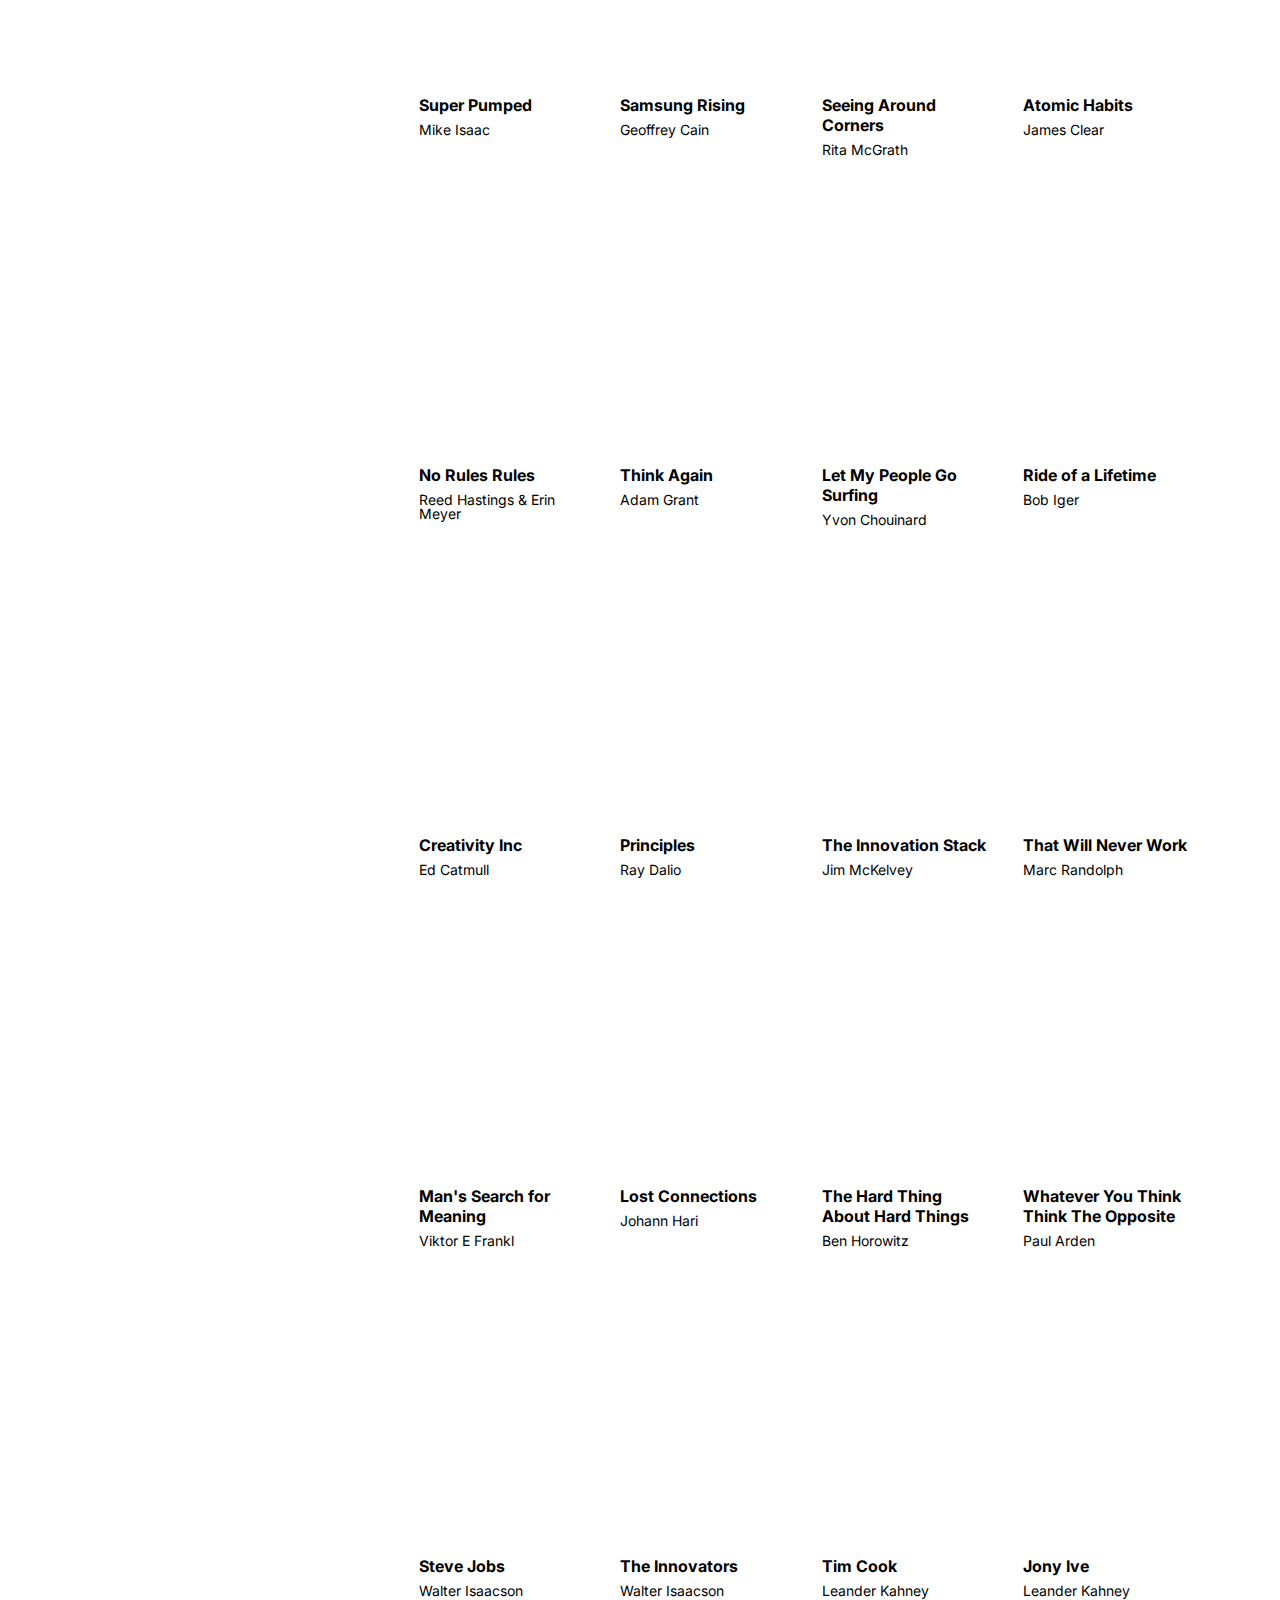
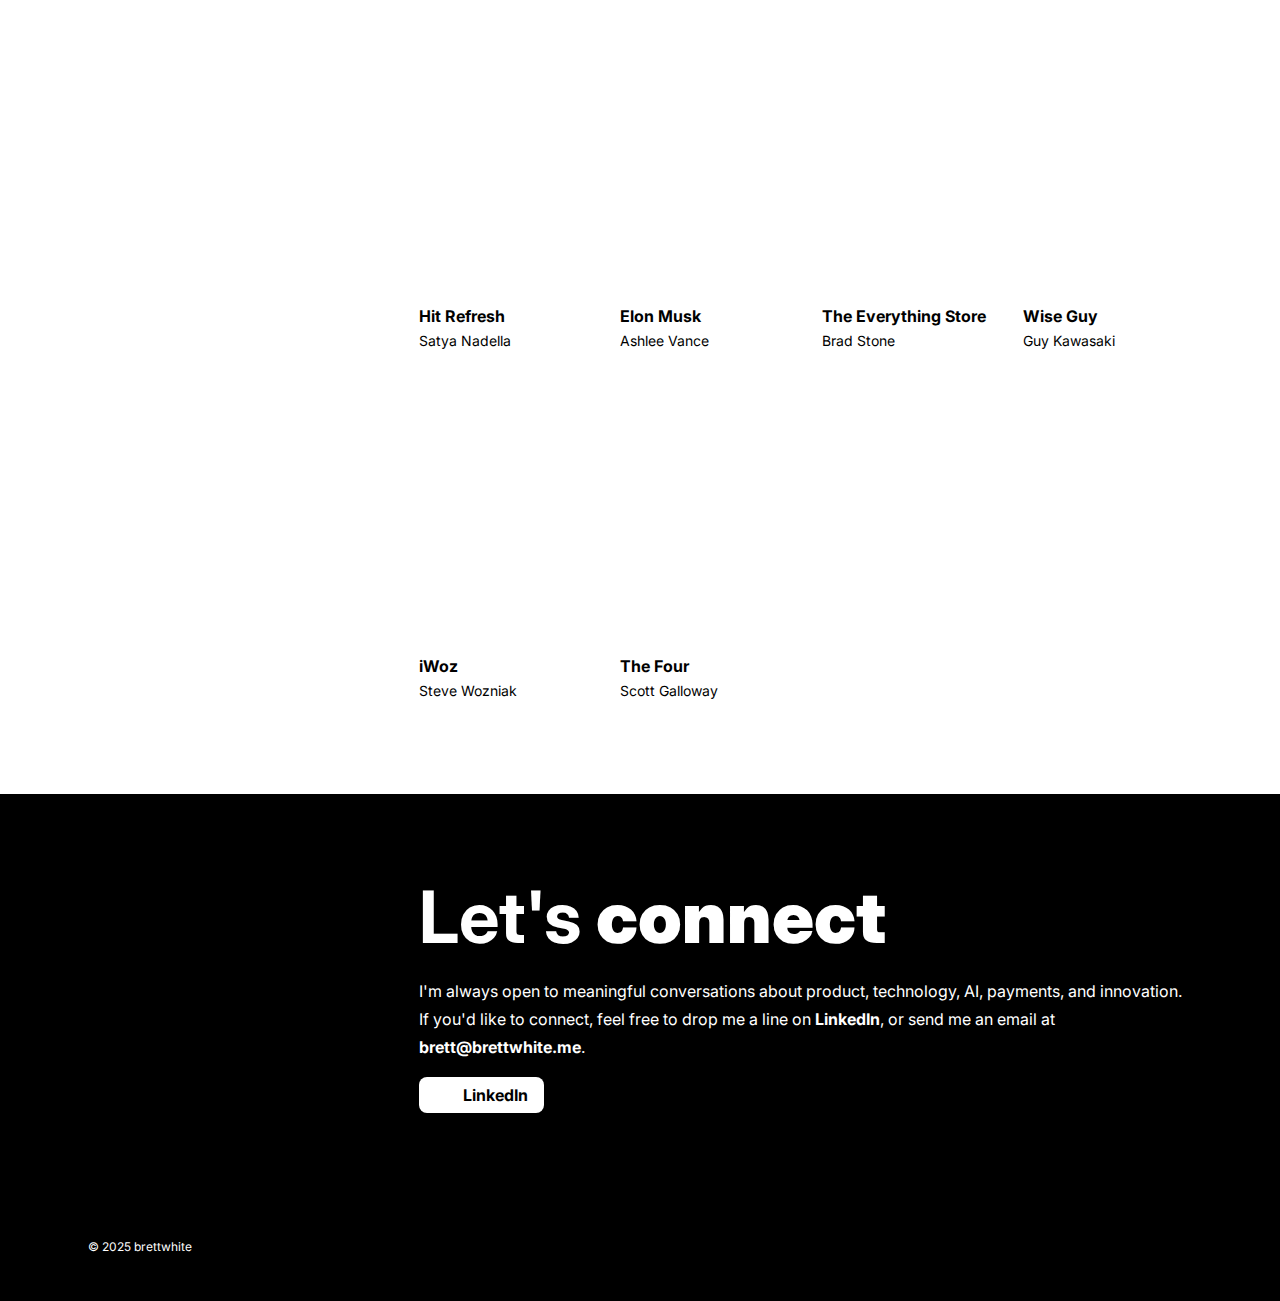
==== commit 8fcef62d: "Update hero title and intro" ====
--- a/index.html
+++ b/index.html
@@ -4,7 +4,7 @@
     <meta charset="utf-8">
     <meta name="viewport" content="width=device-width, initial-scale=1, maximum-scale=1, user-scalable=no" />
     <meta name="google-site-verification" content="A5qW0hpiEXipYkuiuDGzuodcoEI4vjS45qVxuyfU10Y" />
-    <title>Brett White - Product & Technology Executive</title>
+    <title>Brett White - Product and technology guy</title>
     <meta name="designer" content="Brett White" />
     <meta name="copyright" content="&copy; 2025 brettwhite" />
     <meta name="description" content="Brett has over a decade in executive-level positions, three of which as CEO and CTO of a global fintech company, with a track record in leadership, creative innovation, business acumen, and entrepreneurship." />
@@ -22,8 +22,8 @@
     <meta property="og:image" content="https://brettwhite.me/images/og-thumbnail-brettwhite.jpg" />
     <meta property="og:type" content="website" />
     <meta property="og:url" content="https://brettwhite.me" />
-    <meta property="og:title" content="Brett White - Payments and product specialist" />
-    <meta property="og:description" content="Brett has over eight years in executive-level and senior management positions, three of which as CEO and CTO of a global fintech company, with a track record in leadership, creative innovation, business acumen, and entrepreneurship." />
+    <meta property="og:title" content="Brett White - Product and technology guy" />
+    <meta property="og:description" content="Brett has over a decade in executive-level positions, three of which as CEO and CTO of a global fintech company, with a track record in leadership, creative innovation, business acumen, and entrepreneurship." />
 
     <link href="styles/global-min.css" rel="stylesheet">
 
@@ -79,8 +79,8 @@
         </div>      
         <div class="container flex-row">
           <section class="content flex-align-right bio">
-            <h1 class="title-xl">Global Product &amp; Technology Executive</h1>
-            <p>15+ years scaling solutions and optimizing for customer success, <strong>driving transformative growth through innovative product, payments, and AI strategies</strong> across global platforms.</p>
+            <h1 class="title-xl">Product and technology guy</h1>
+            <p>I've spent <strong>15+ years</strong> at the intersection of <strong>product, tech, and design</strong>—building payment platforms, leading teams, and launching digital experiences used by millions. I like <strong>solving hard problems, scaling what works, and designing for people</strong>, not just specs.</p>
             <a class="btn-linkedin" href="https://linkedin.com/in/brettandwhite" target="_blank">
               <span class="btn-label">LinkedIn</span>
             </a>
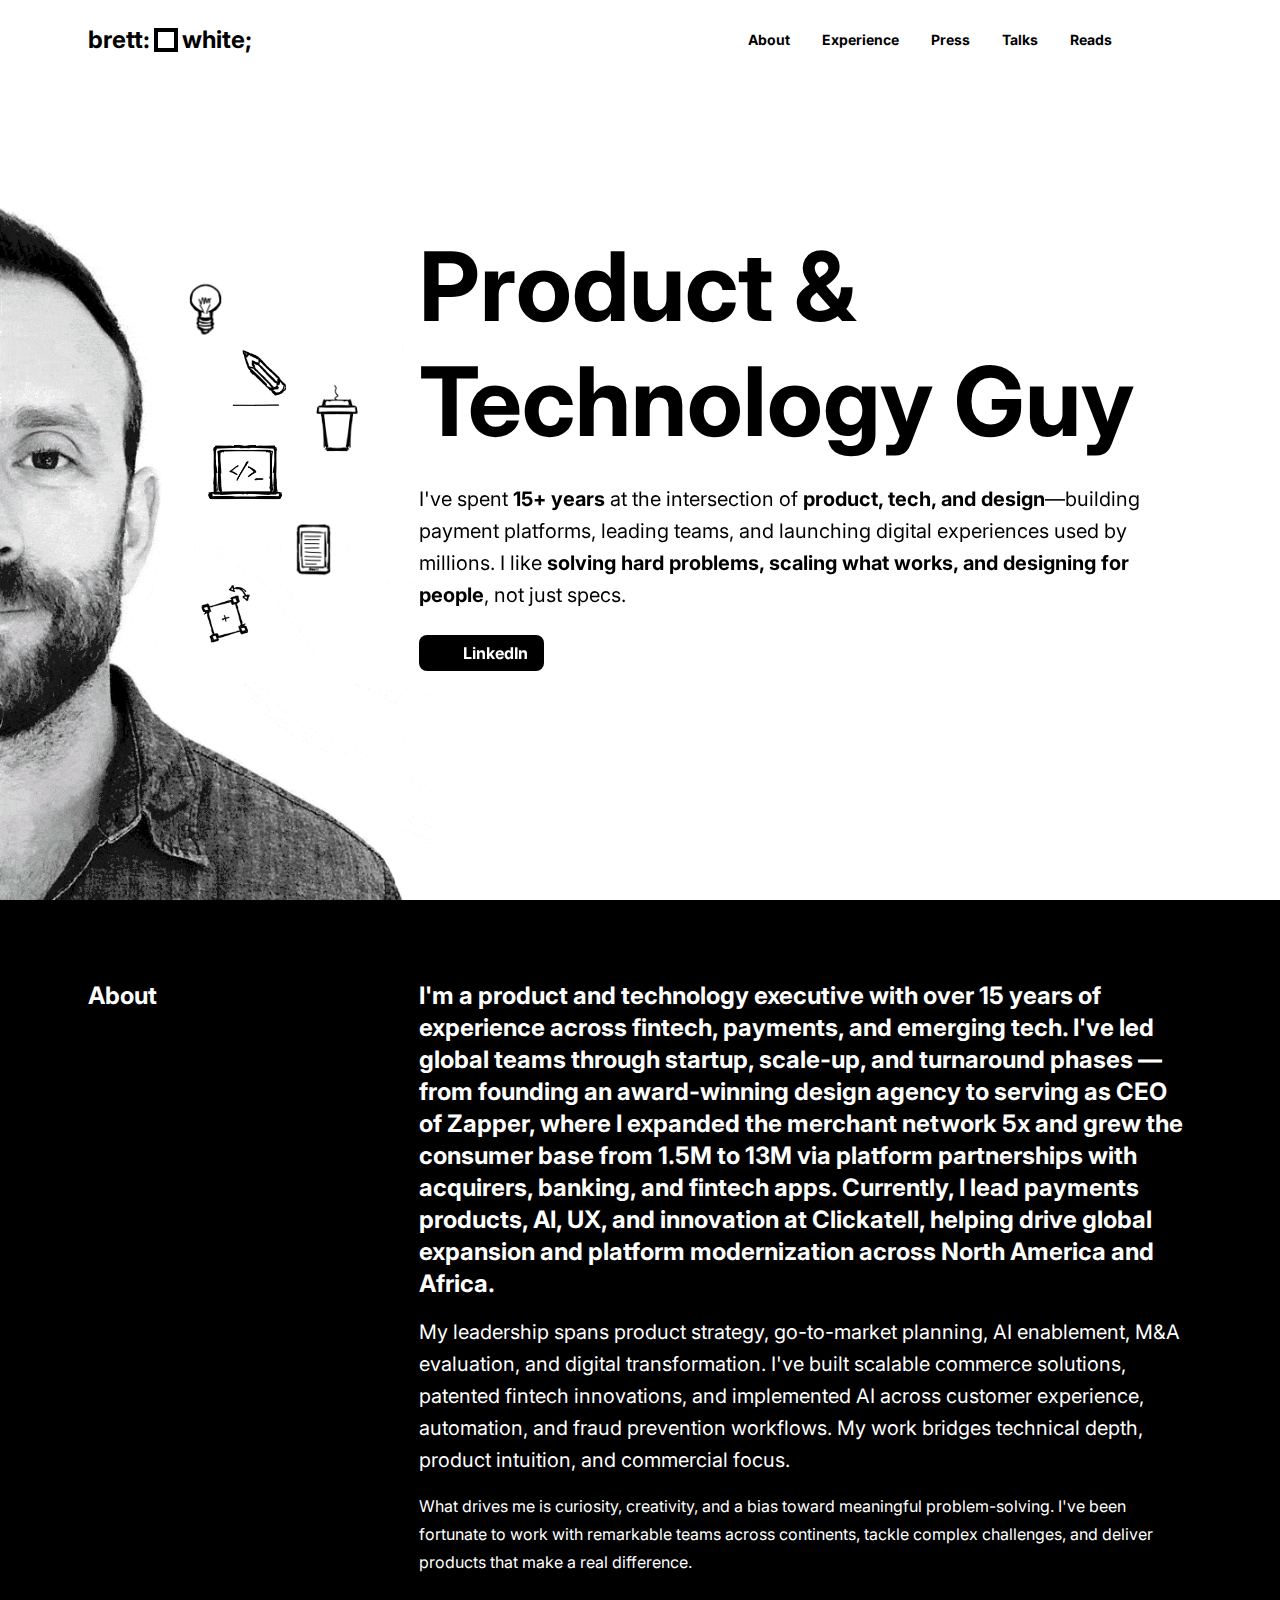
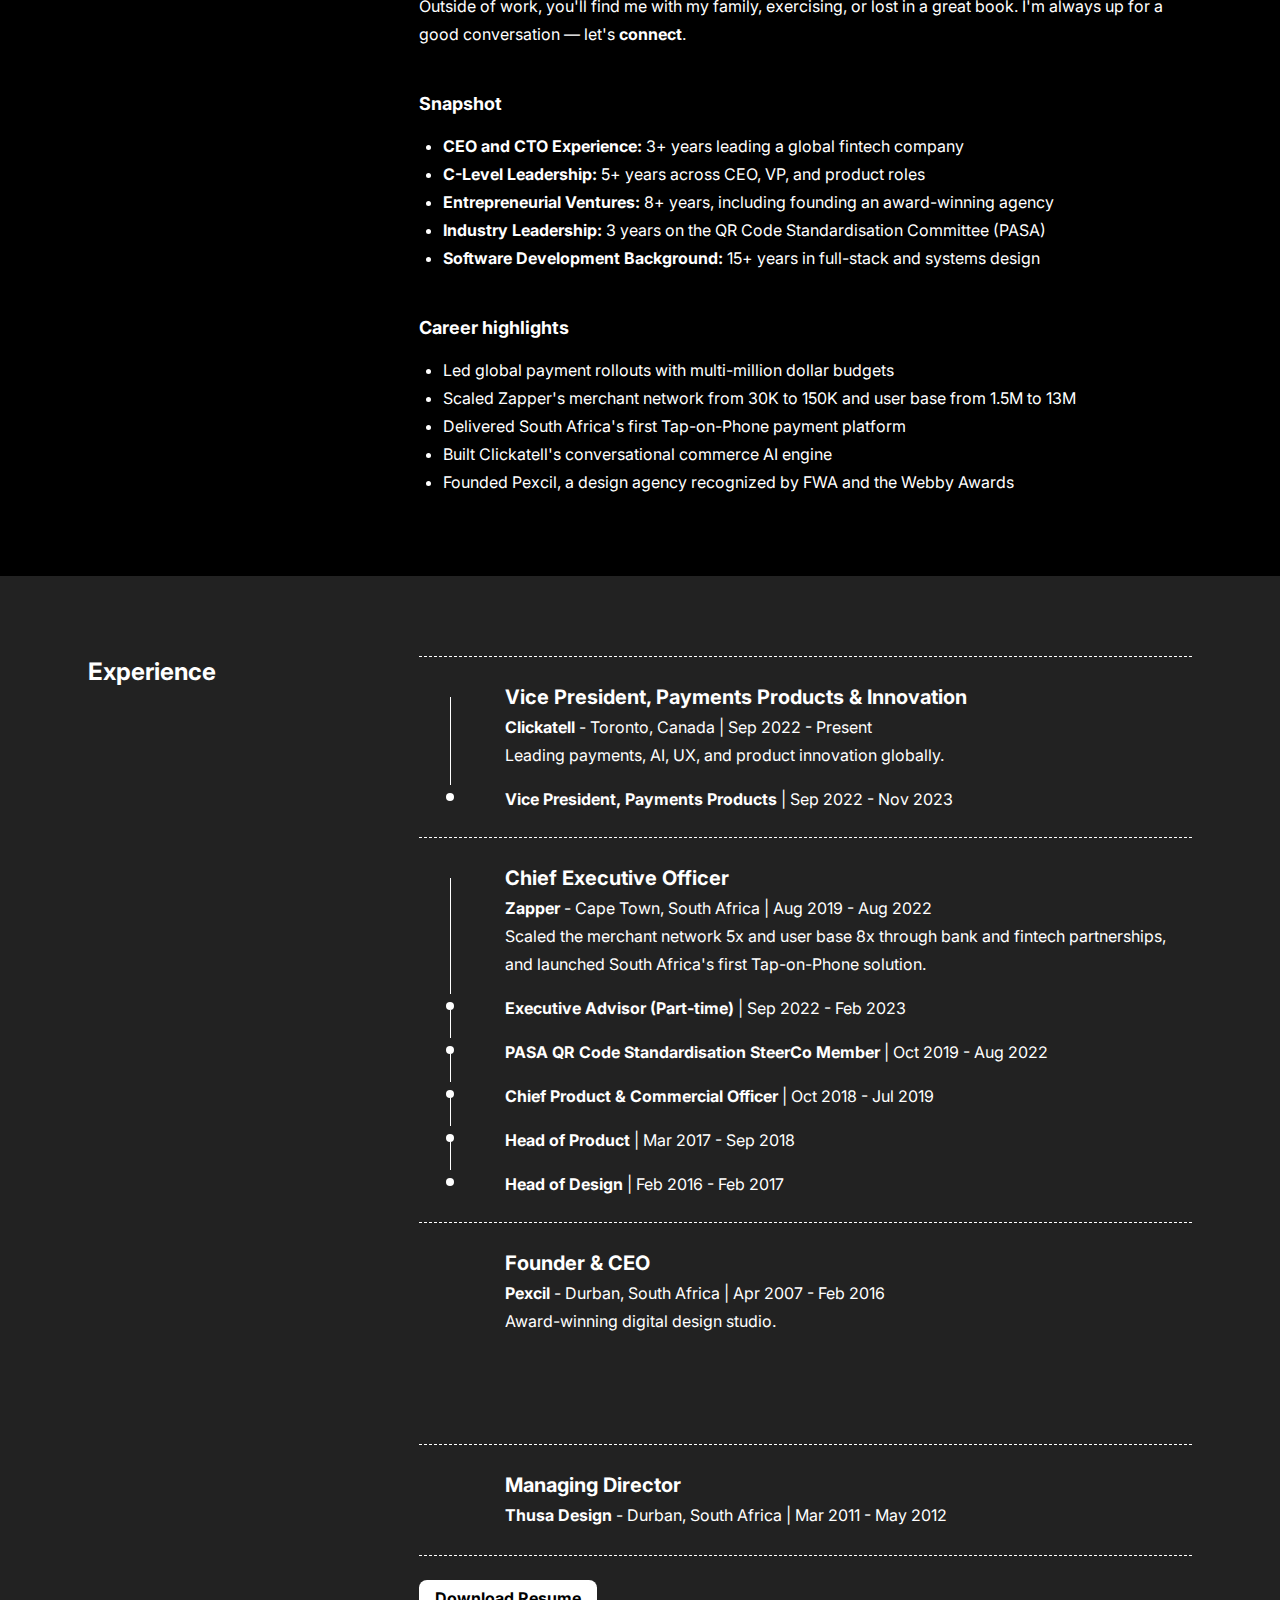
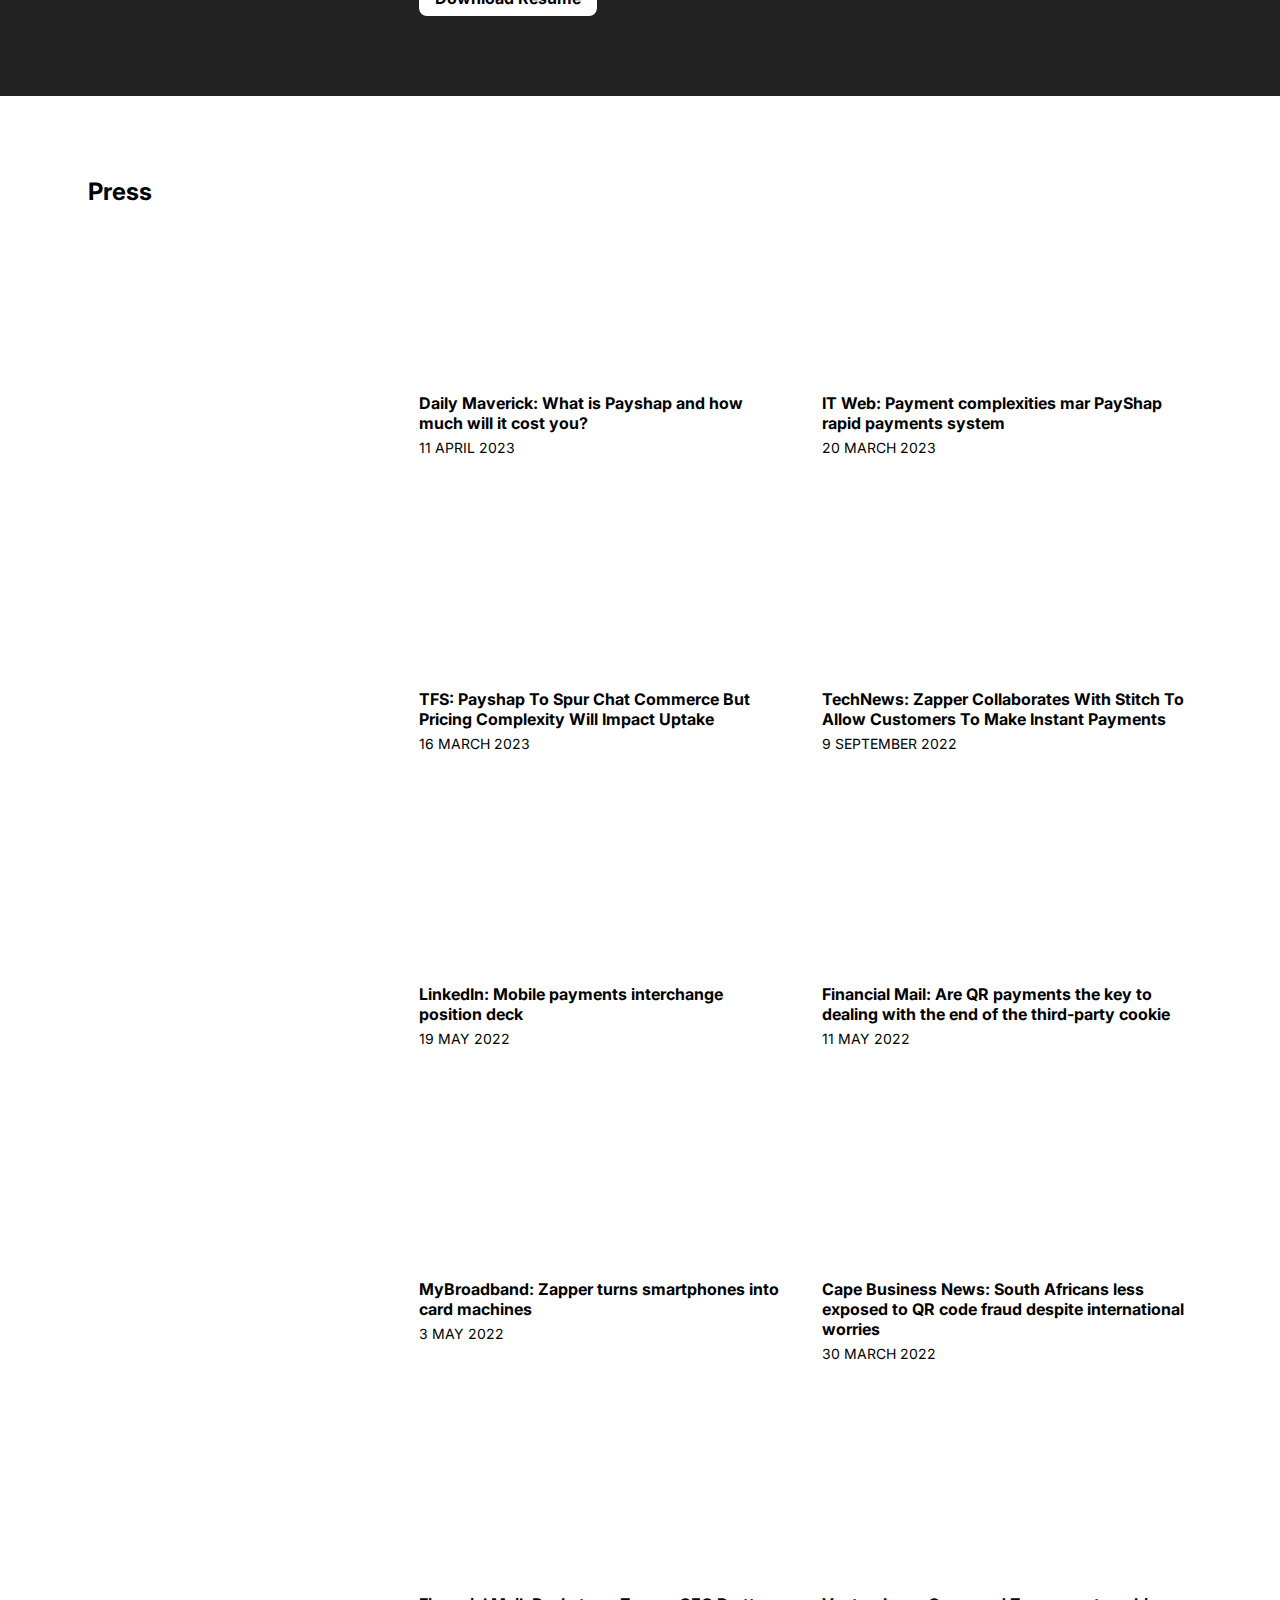
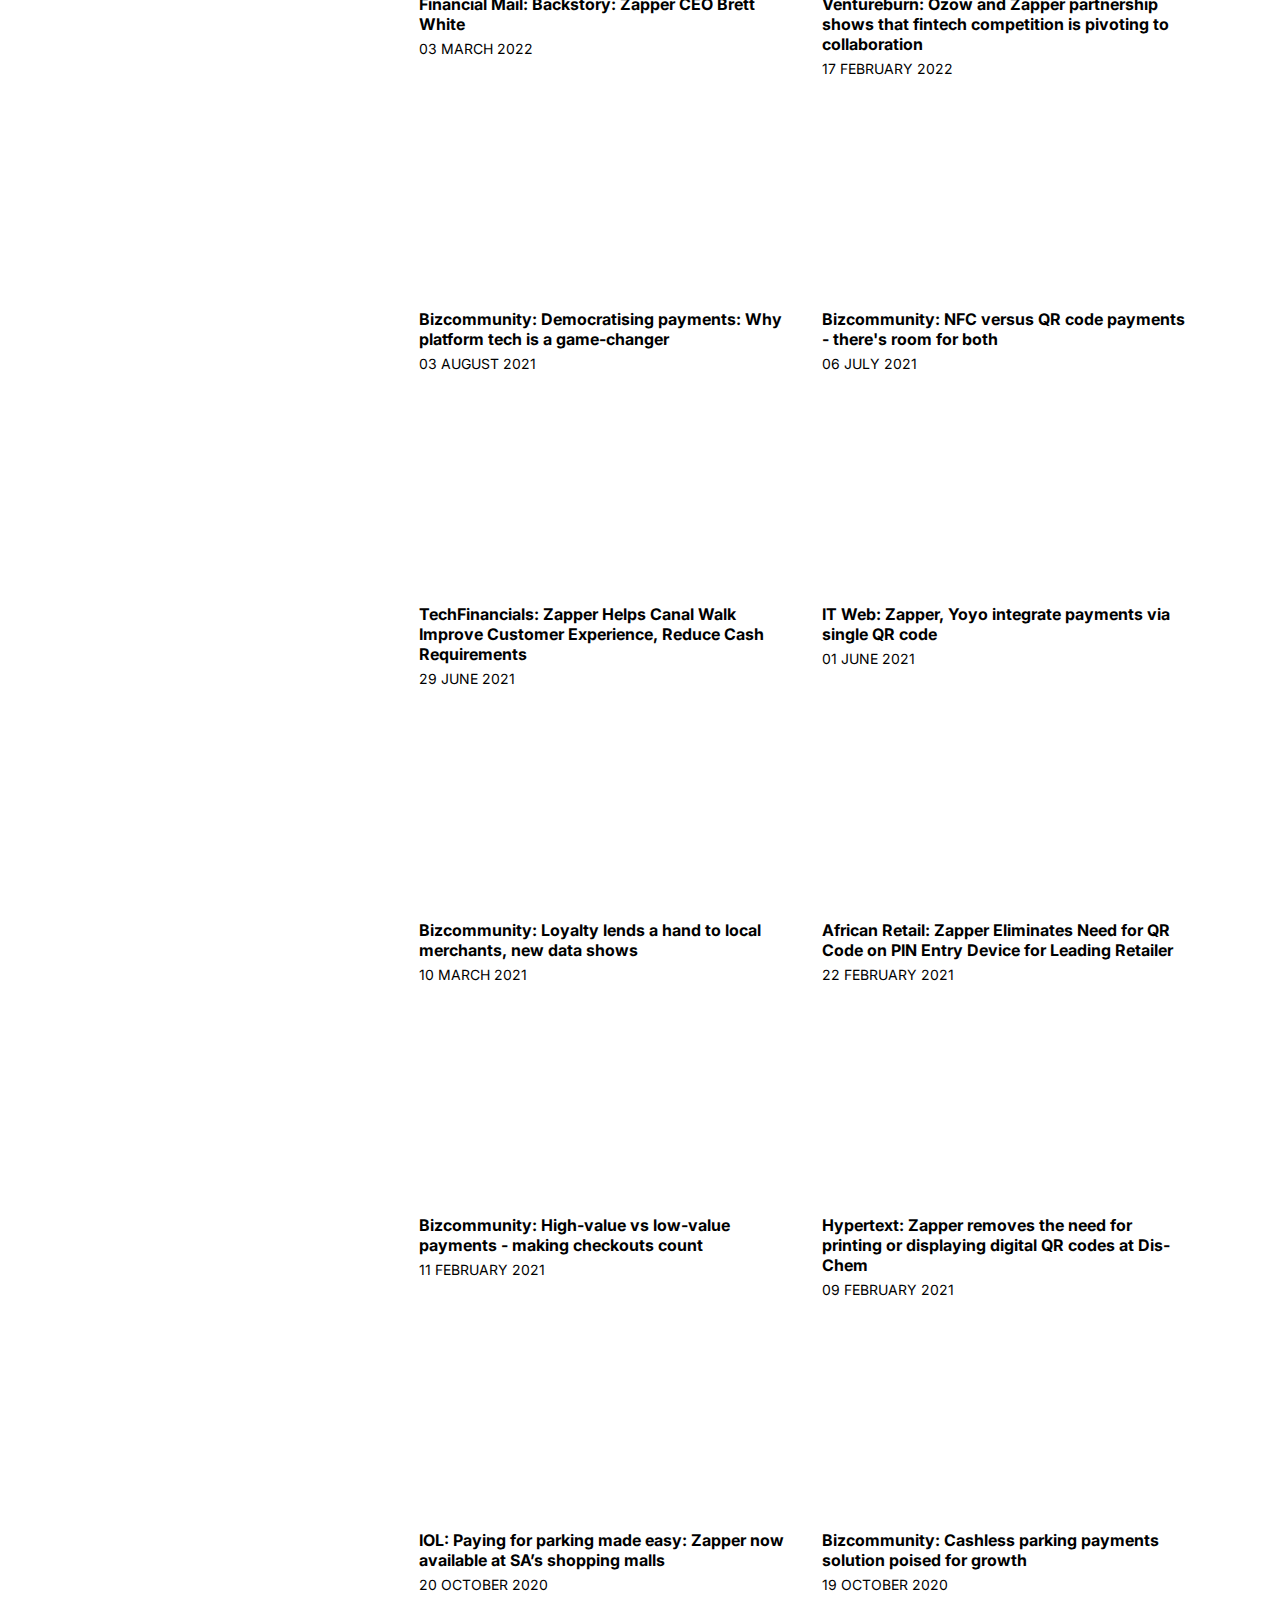
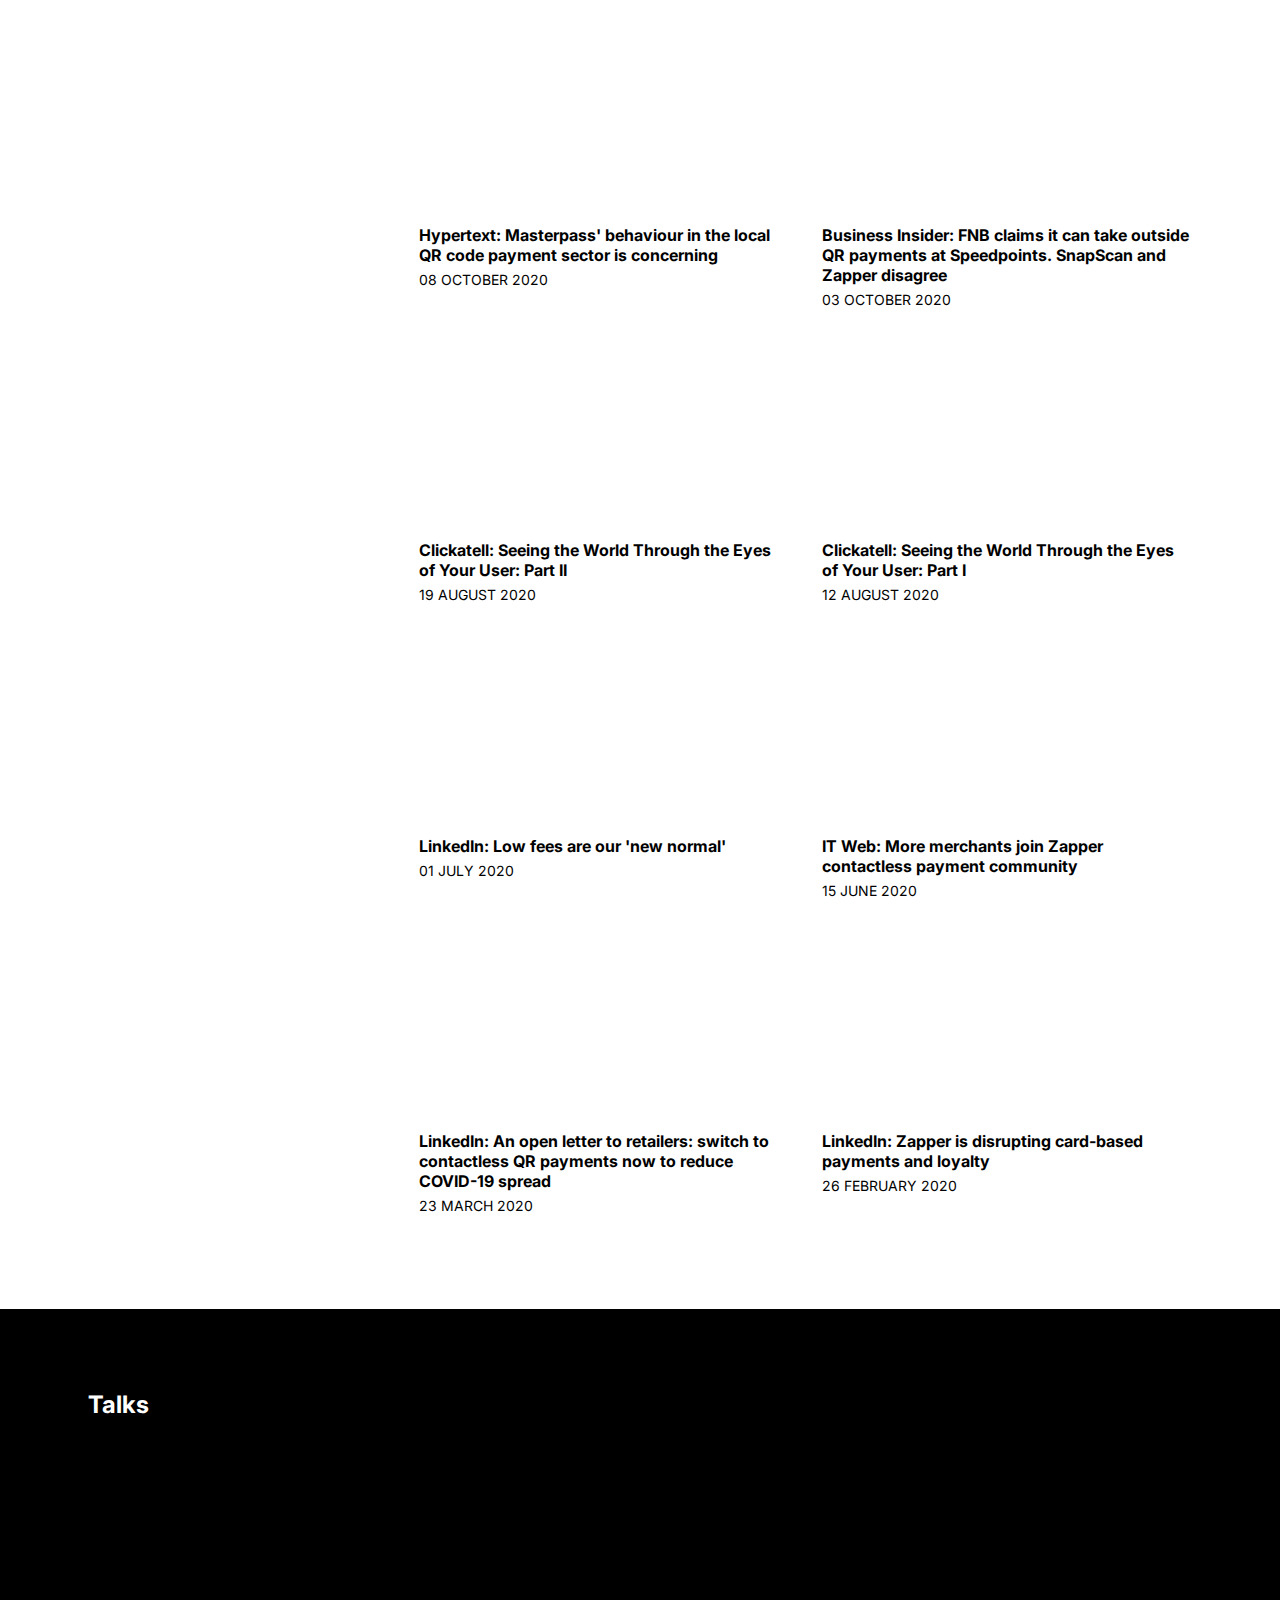
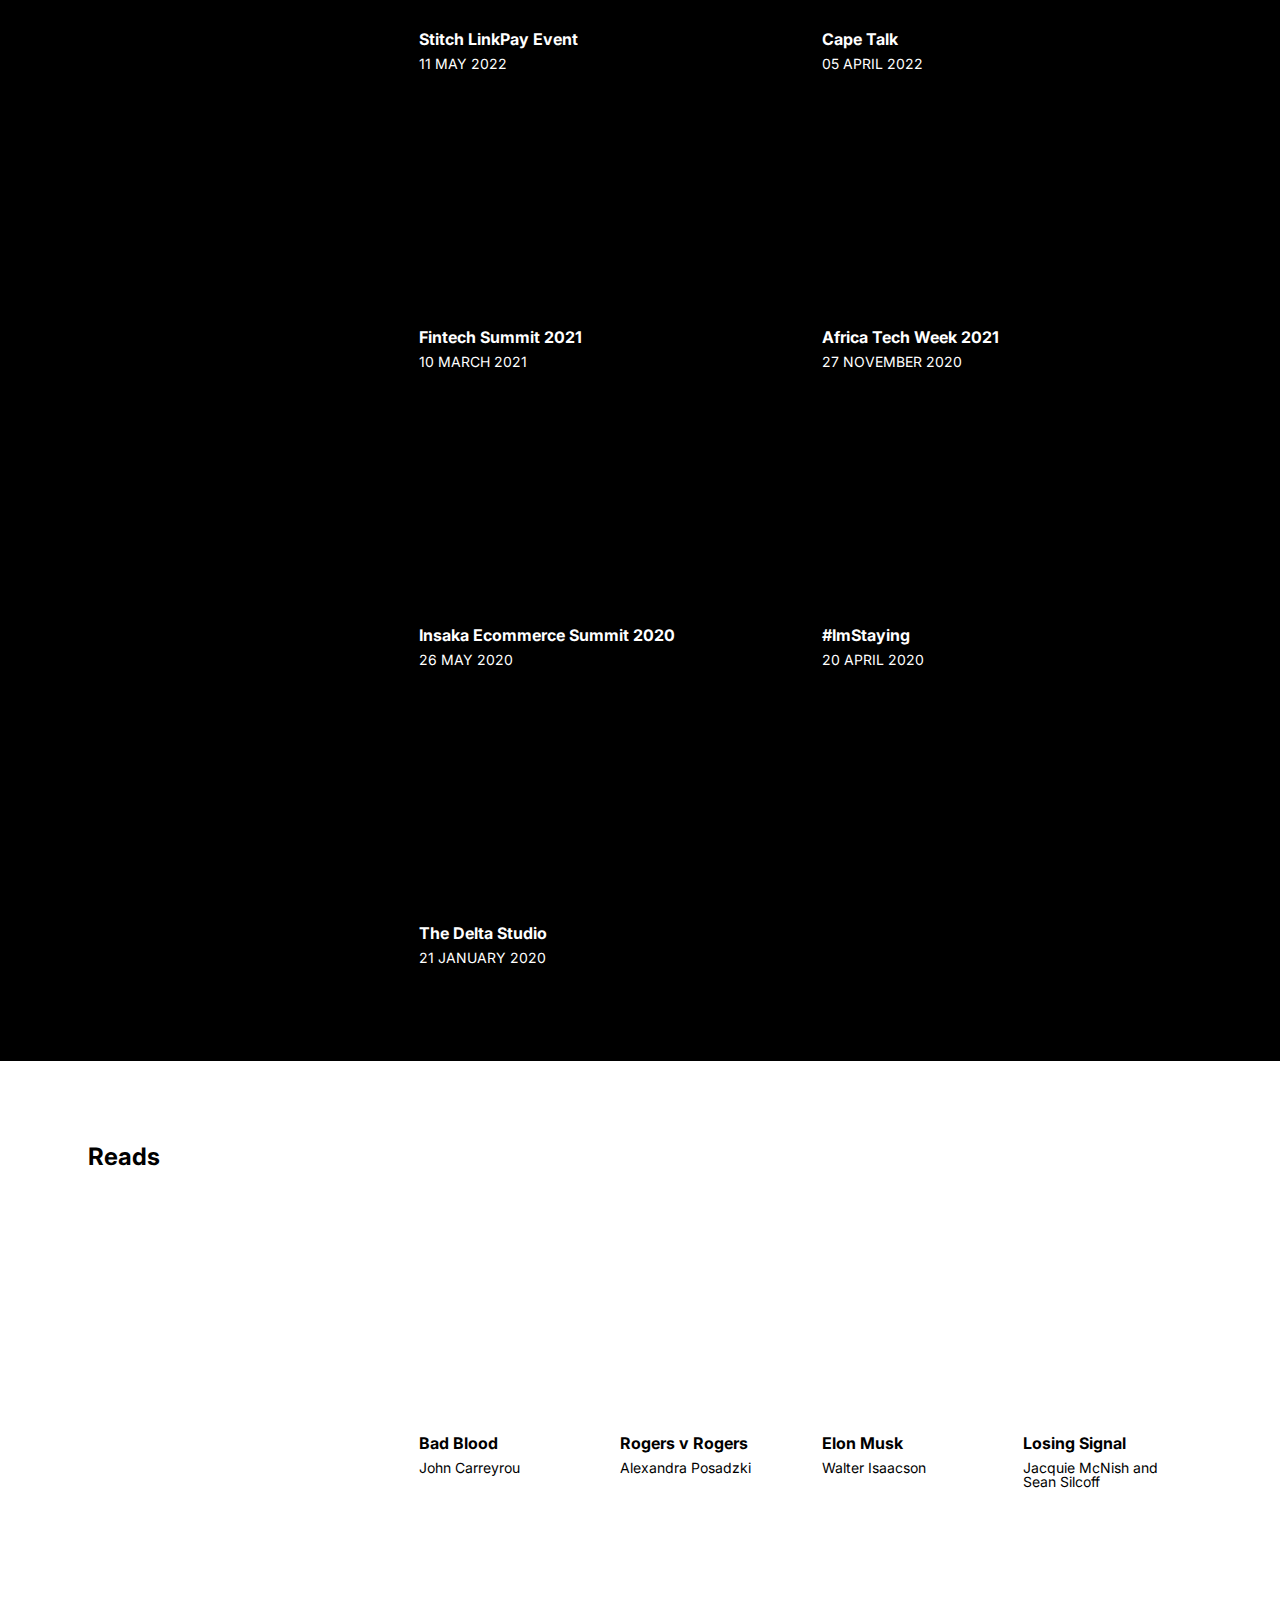
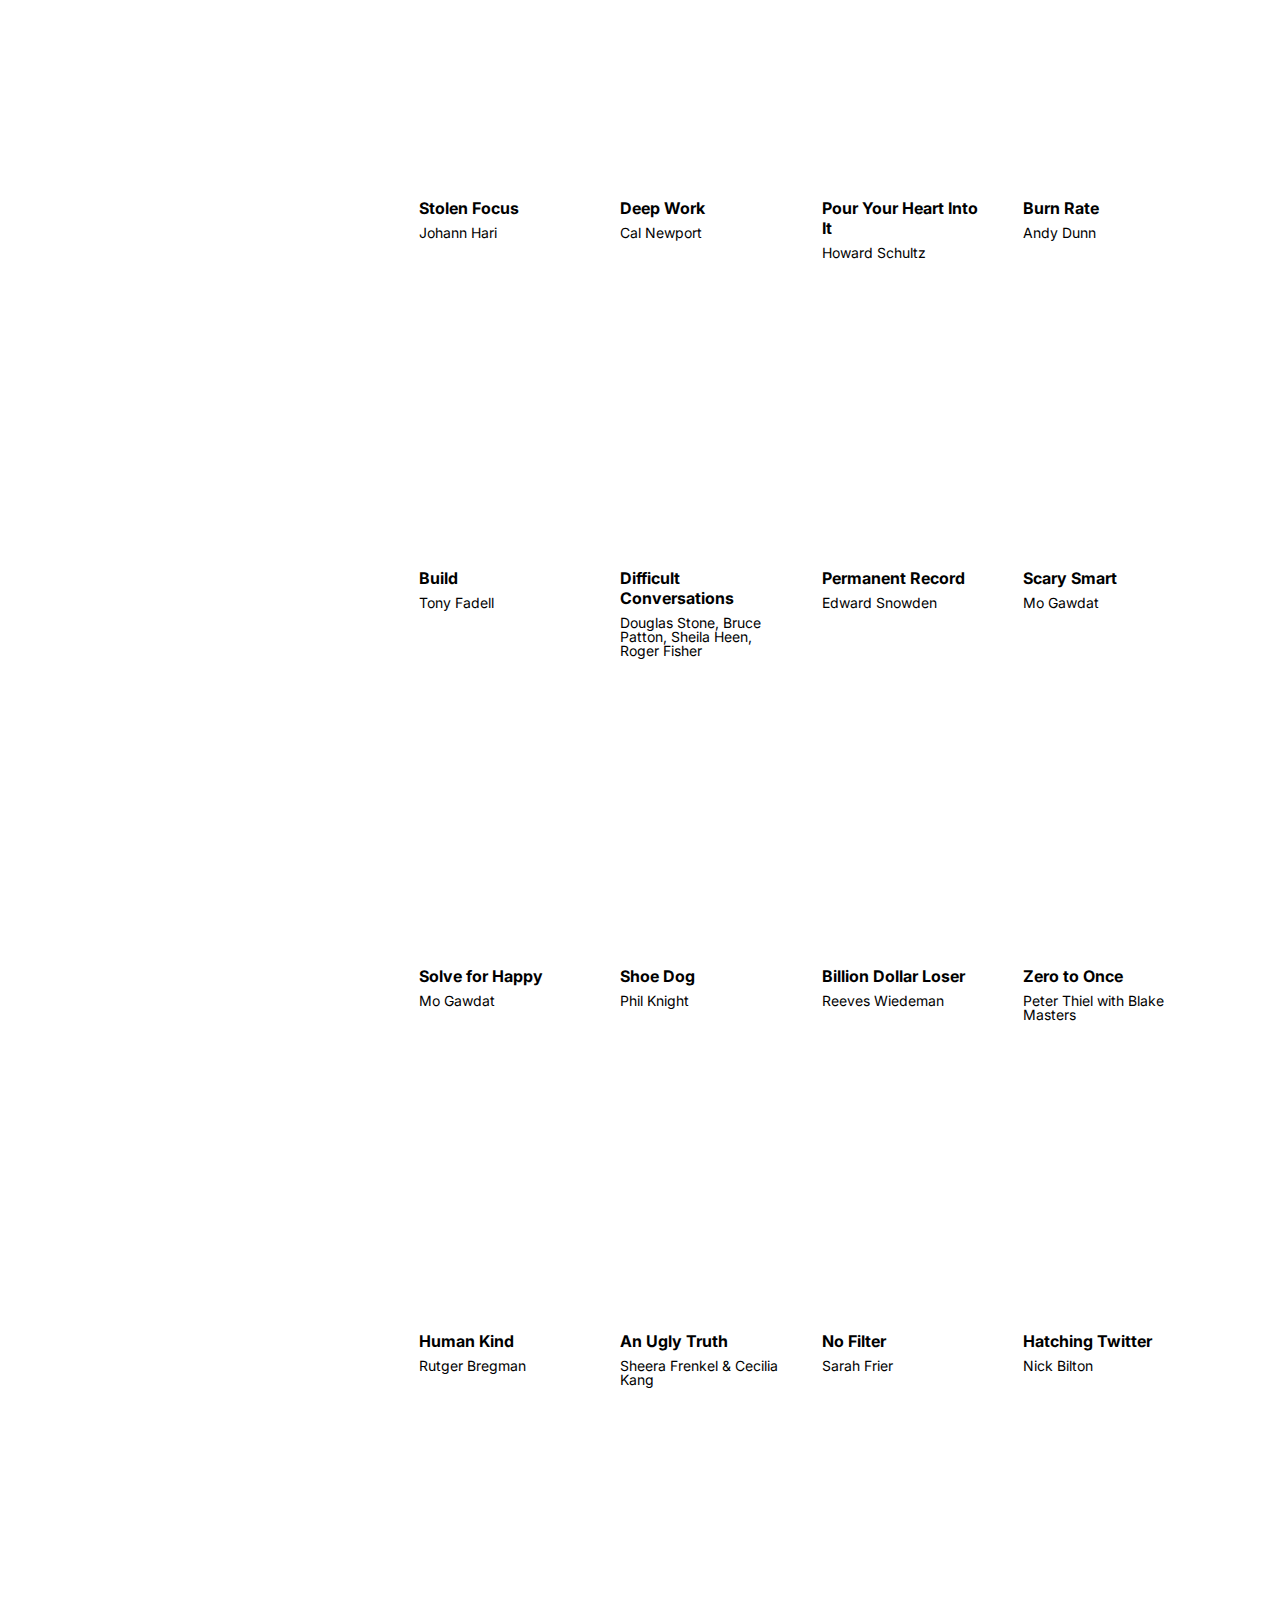
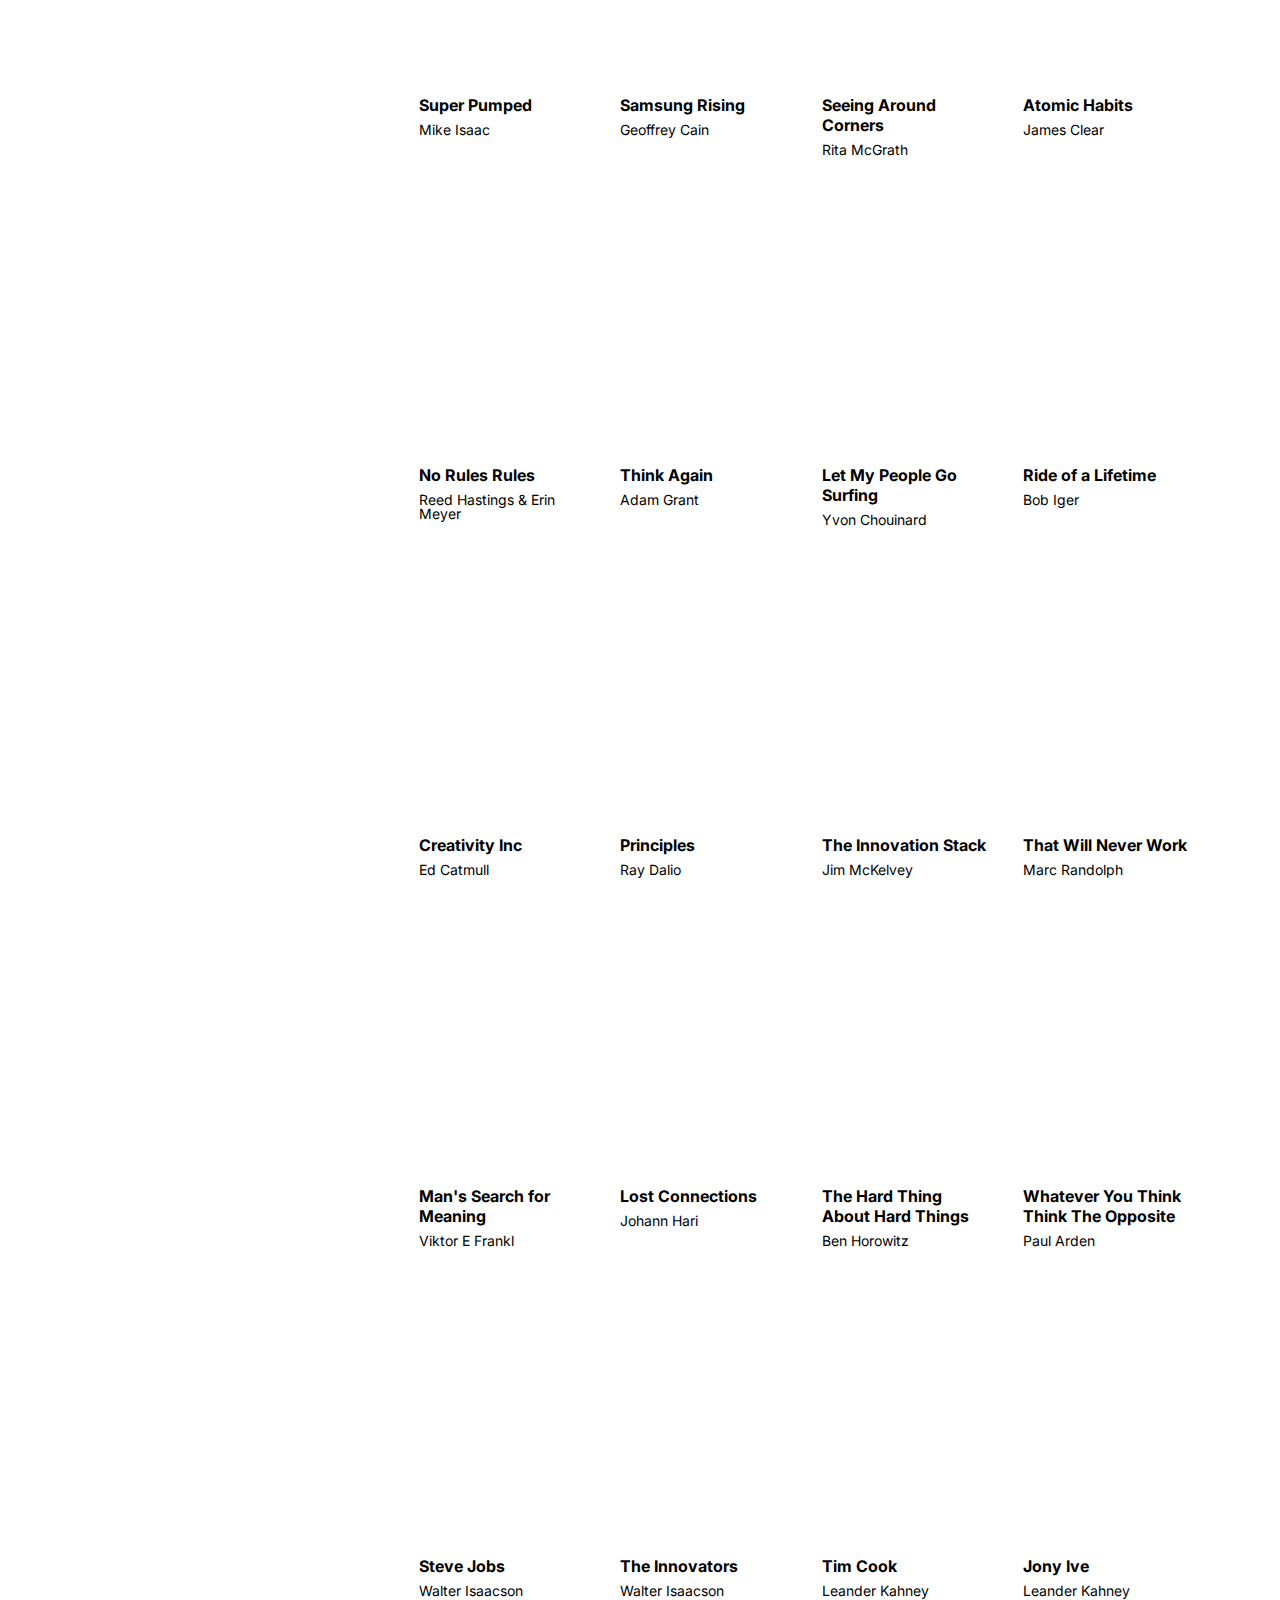
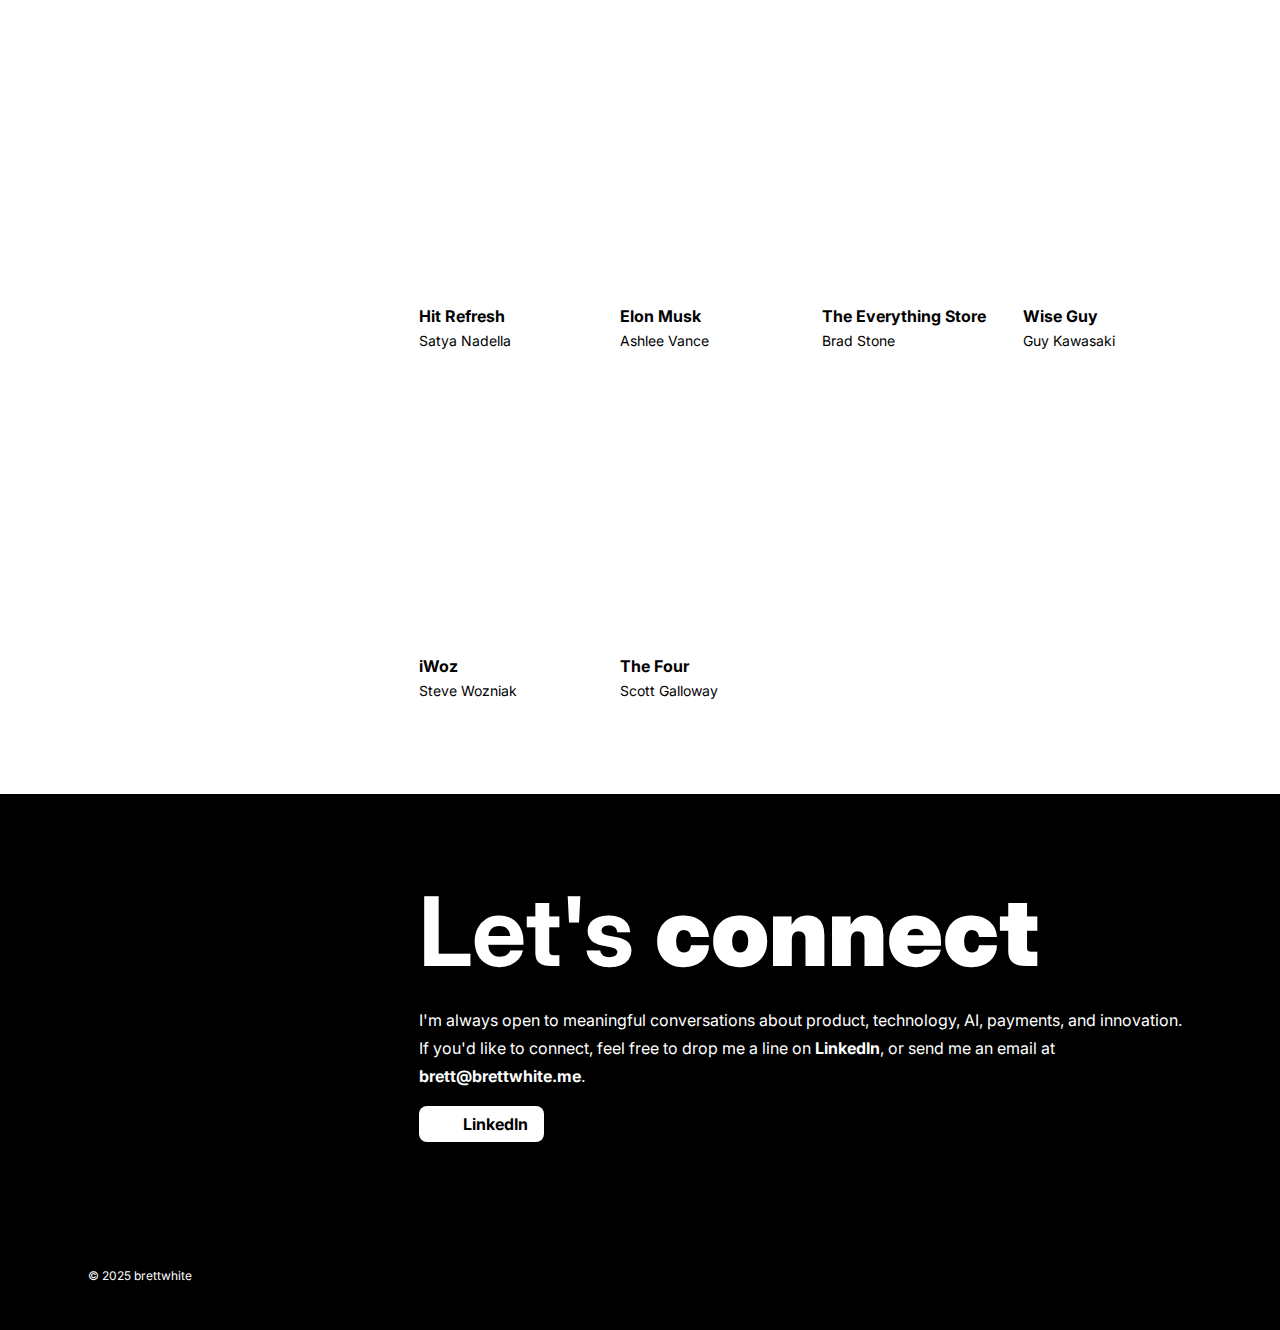
==== commit 97dc90fc: "Updated title styling" ====
--- a/index.html
+++ b/index.html
@@ -4,7 +4,7 @@
     <meta charset="utf-8">
     <meta name="viewport" content="width=device-width, initial-scale=1, maximum-scale=1, user-scalable=no" />
     <meta name="google-site-verification" content="A5qW0hpiEXipYkuiuDGzuodcoEI4vjS45qVxuyfU10Y" />
-    <title>Brett White - Product and technology guy</title>
+    <title>Brett White - Product & Technology Guy</title>
     <meta name="designer" content="Brett White" />
     <meta name="copyright" content="&copy; 2025 brettwhite" />
     <meta name="description" content="Brett has over a decade in executive-level positions, three of which as CEO and CTO of a global fintech company, with a track record in leadership, creative innovation, business acumen, and entrepreneurship." />
@@ -22,7 +22,7 @@
     <meta property="og:image" content="https://brettwhite.me/images/og-thumbnail-brettwhite.jpg" />
     <meta property="og:type" content="website" />
     <meta property="og:url" content="https://brettwhite.me" />
-    <meta property="og:title" content="Brett White - Product and technology guy" />
+    <meta property="og:title" content="Brett White - Product & Technology Guy" />
     <meta property="og:description" content="Brett has over a decade in executive-level positions, three of which as CEO and CTO of a global fintech company, with a track record in leadership, creative innovation, business acumen, and entrepreneurship." />
 
     <link href="styles/global-min.css" rel="stylesheet">
@@ -79,7 +79,7 @@
         </div>      
         <div class="container flex-row">
           <section class="content flex-align-right bio">
-            <h1 class="title-xl">Product and technology guy</h1>
+            <h1 class="title-xl">Product &amp; Technology Guy</h1>
             <p>I've spent <strong>15+ years</strong> at the intersection of <strong>product, tech, and design</strong>—building payment platforms, leading teams, and launching digital experiences used by millions. I like <strong>solving hard problems, scaling what works, and designing for people</strong>, not just specs.</p>
             <a class="btn-linkedin" href="https://linkedin.com/in/brettandwhite" target="_blank">
               <span class="btn-label">LinkedIn</span>
--- a/styles/global-min.css
+++ b/styles/global-min.css
@@ -458,7 +458,7 @@
     margin-top: 24px;
   }
   h1.title-xl {
-    font-size: 44px;
+    font-size: 56px;
     line-height: 120%;
   }
   .hero .bio h1 span {
@@ -1012,10 +1012,13 @@
     }
   }
 
-  @media (min-width: 1240px) and (min-height: 720px) {
+  @media only screen and (min-width: 1240px) and (min-height: 720px) {
     .sketches {
       visibility: visible;
       opacity: 1;
+    }
+    h1.title-xl {
+      font-size: 96px;
     }
   }
 
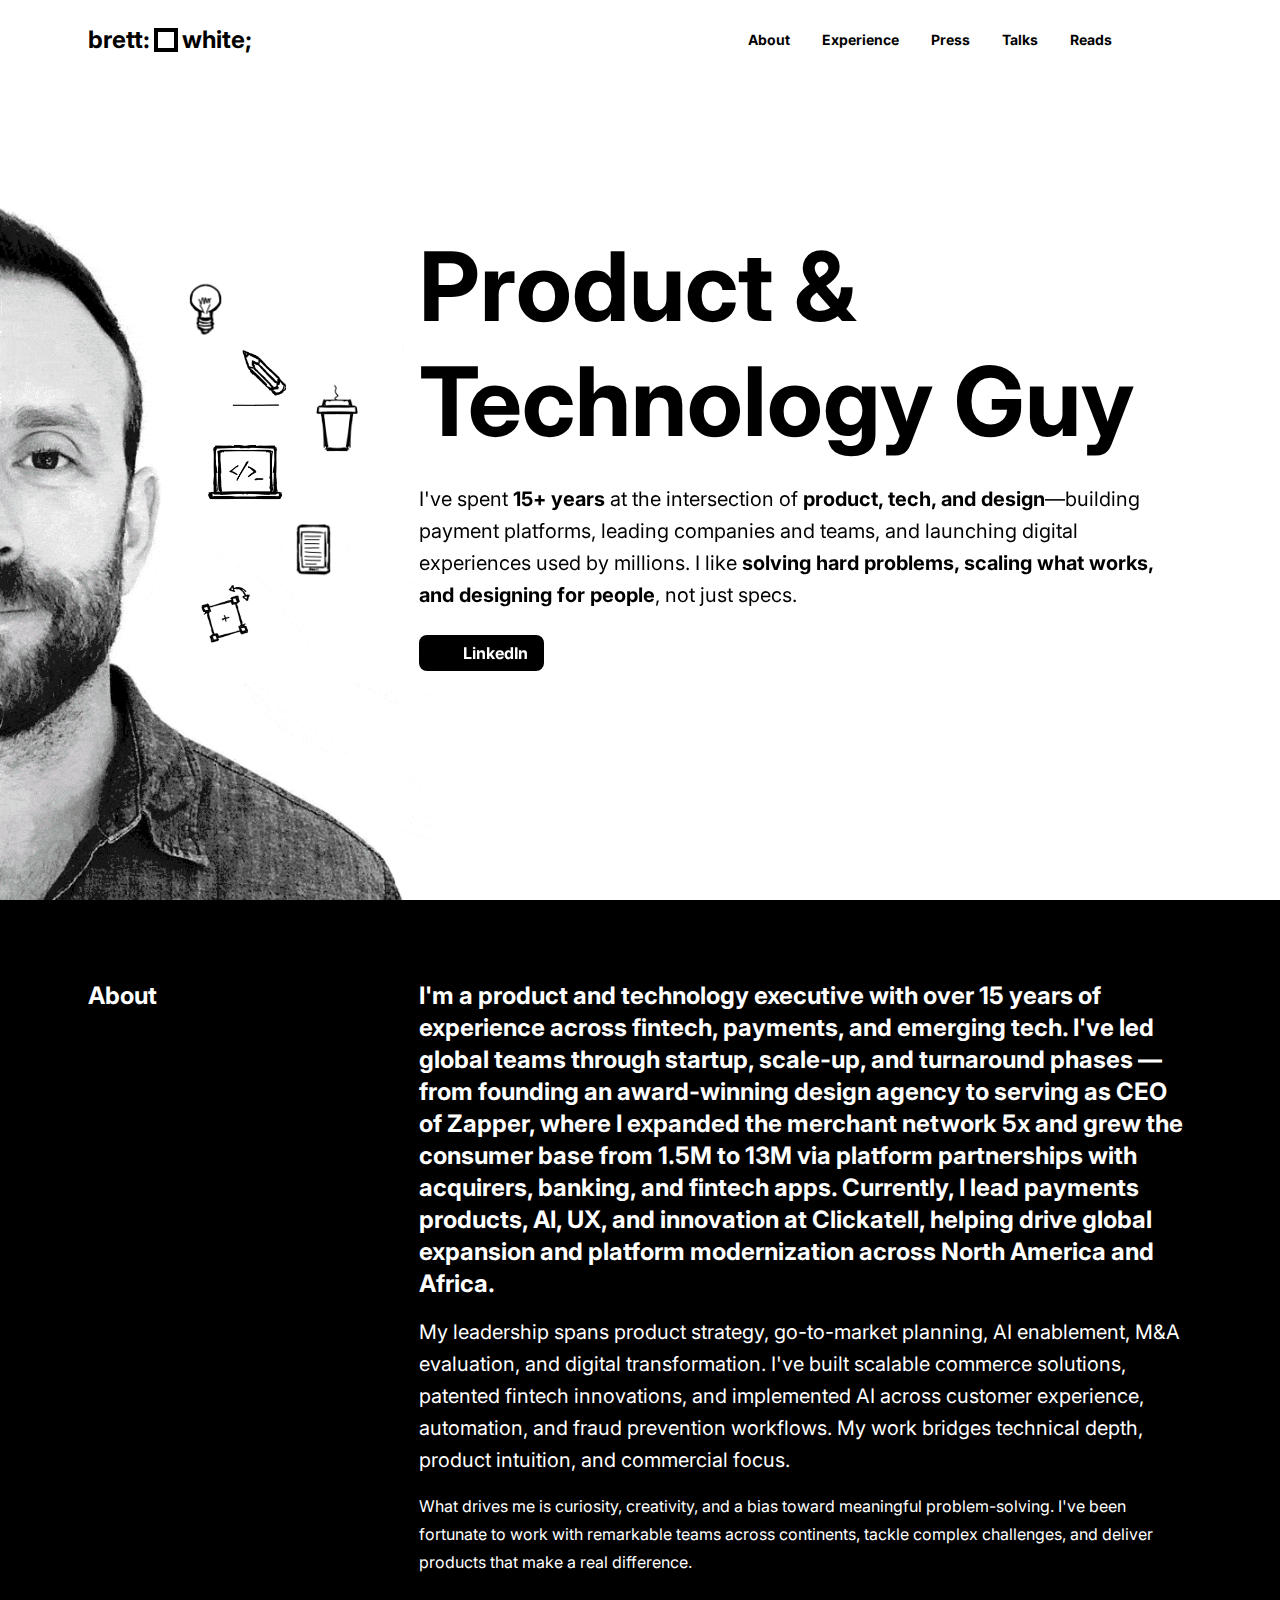
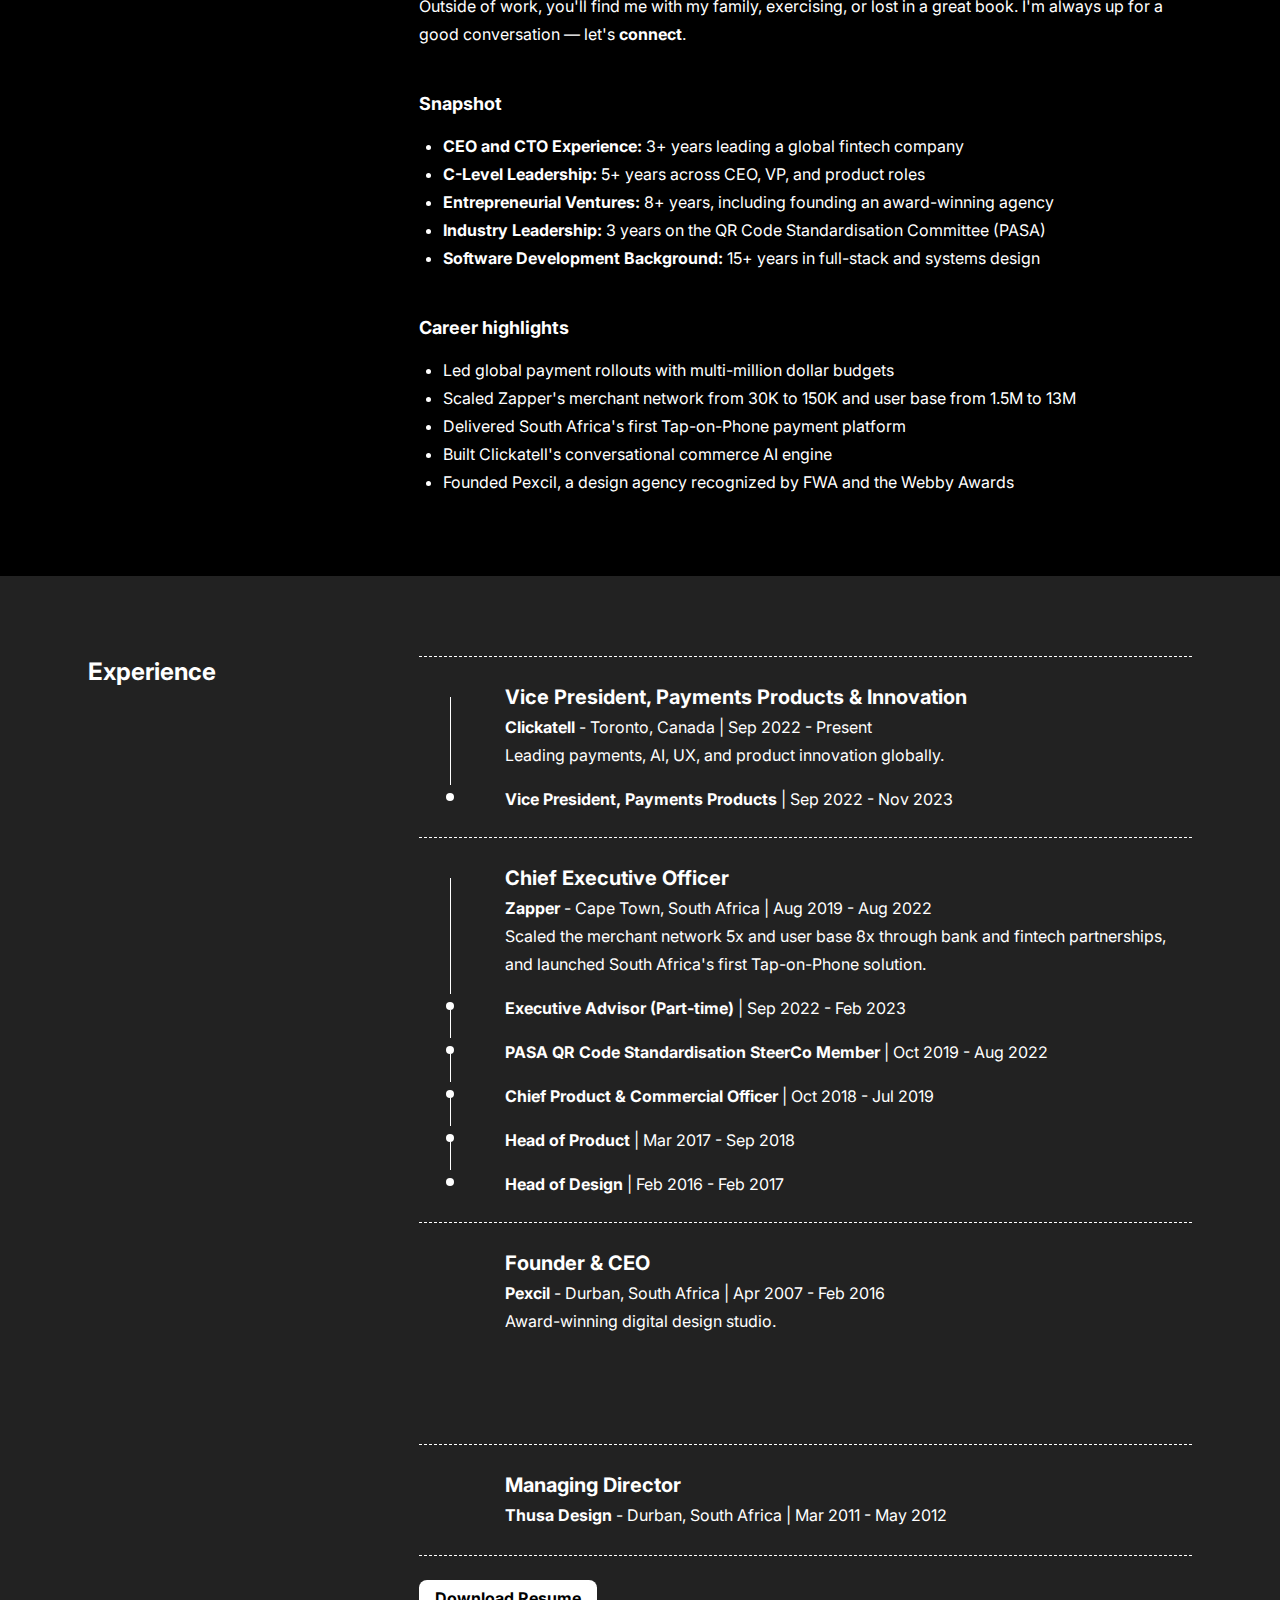
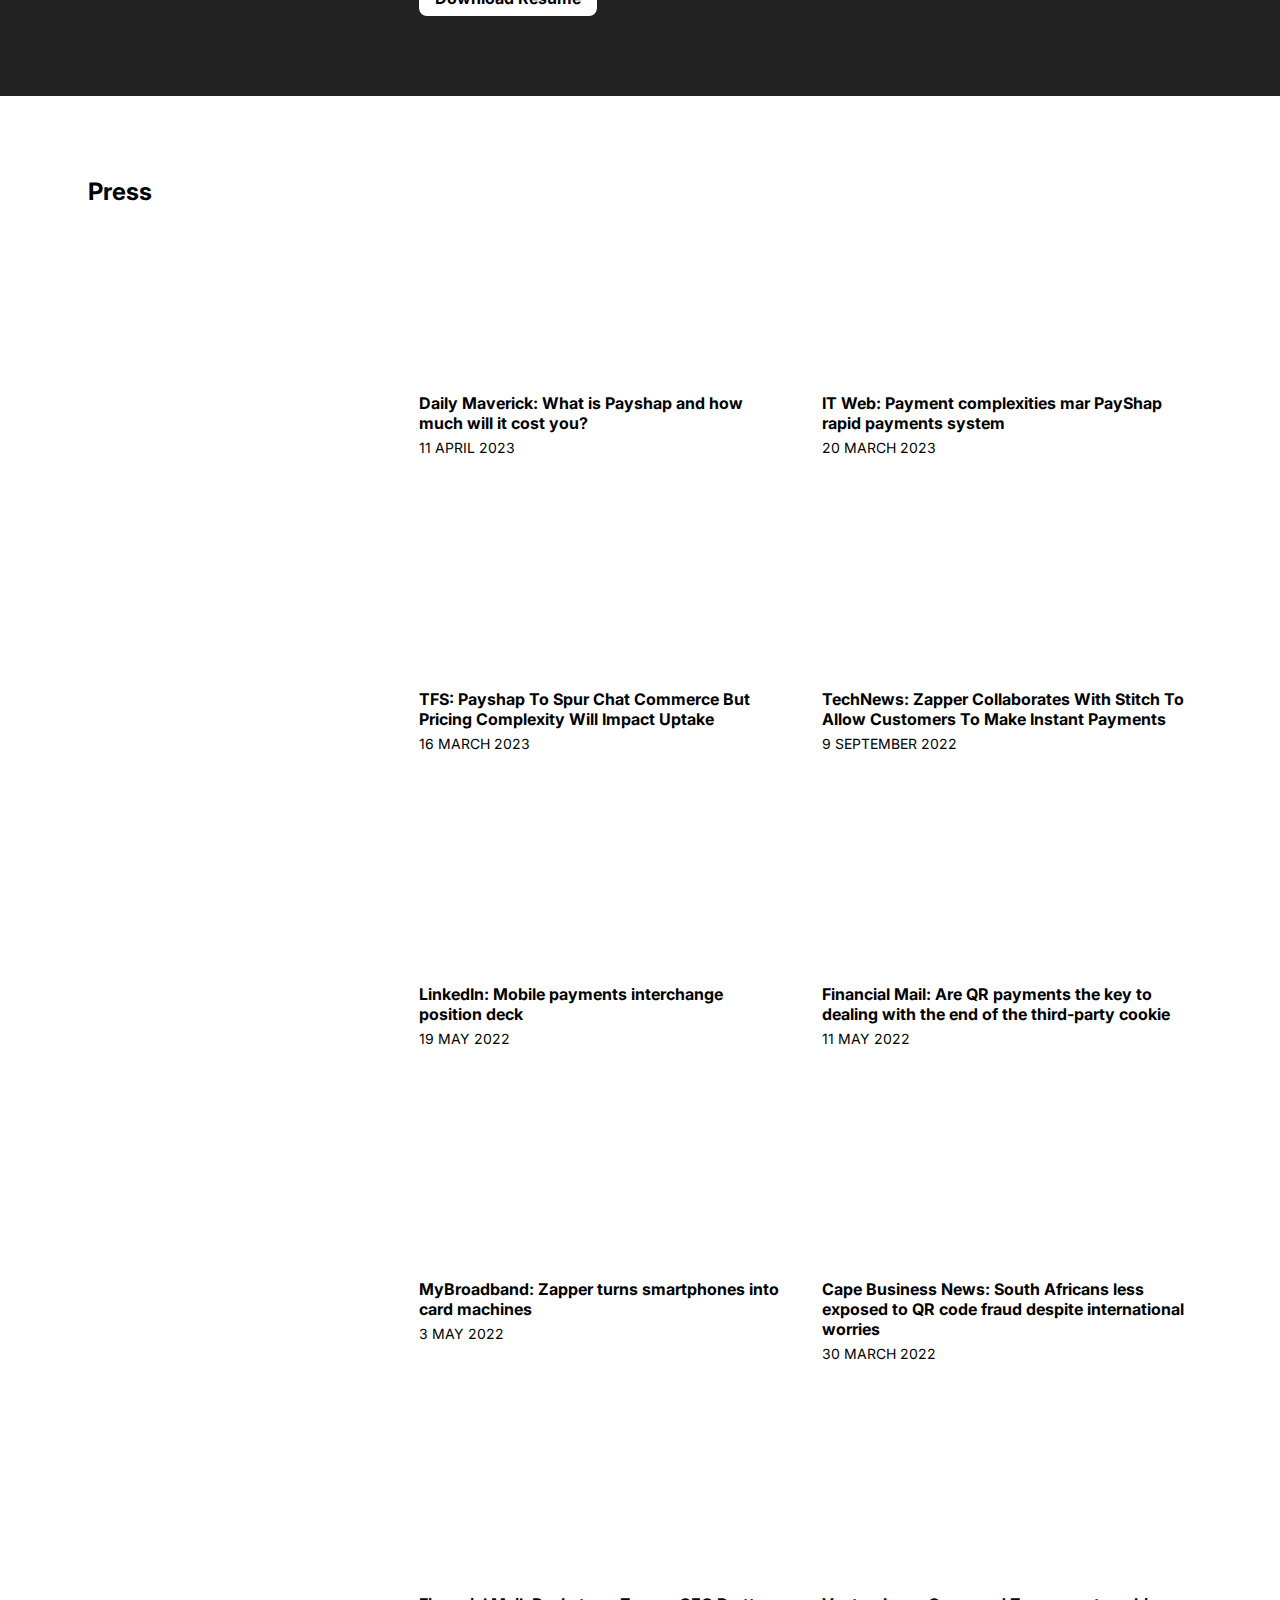
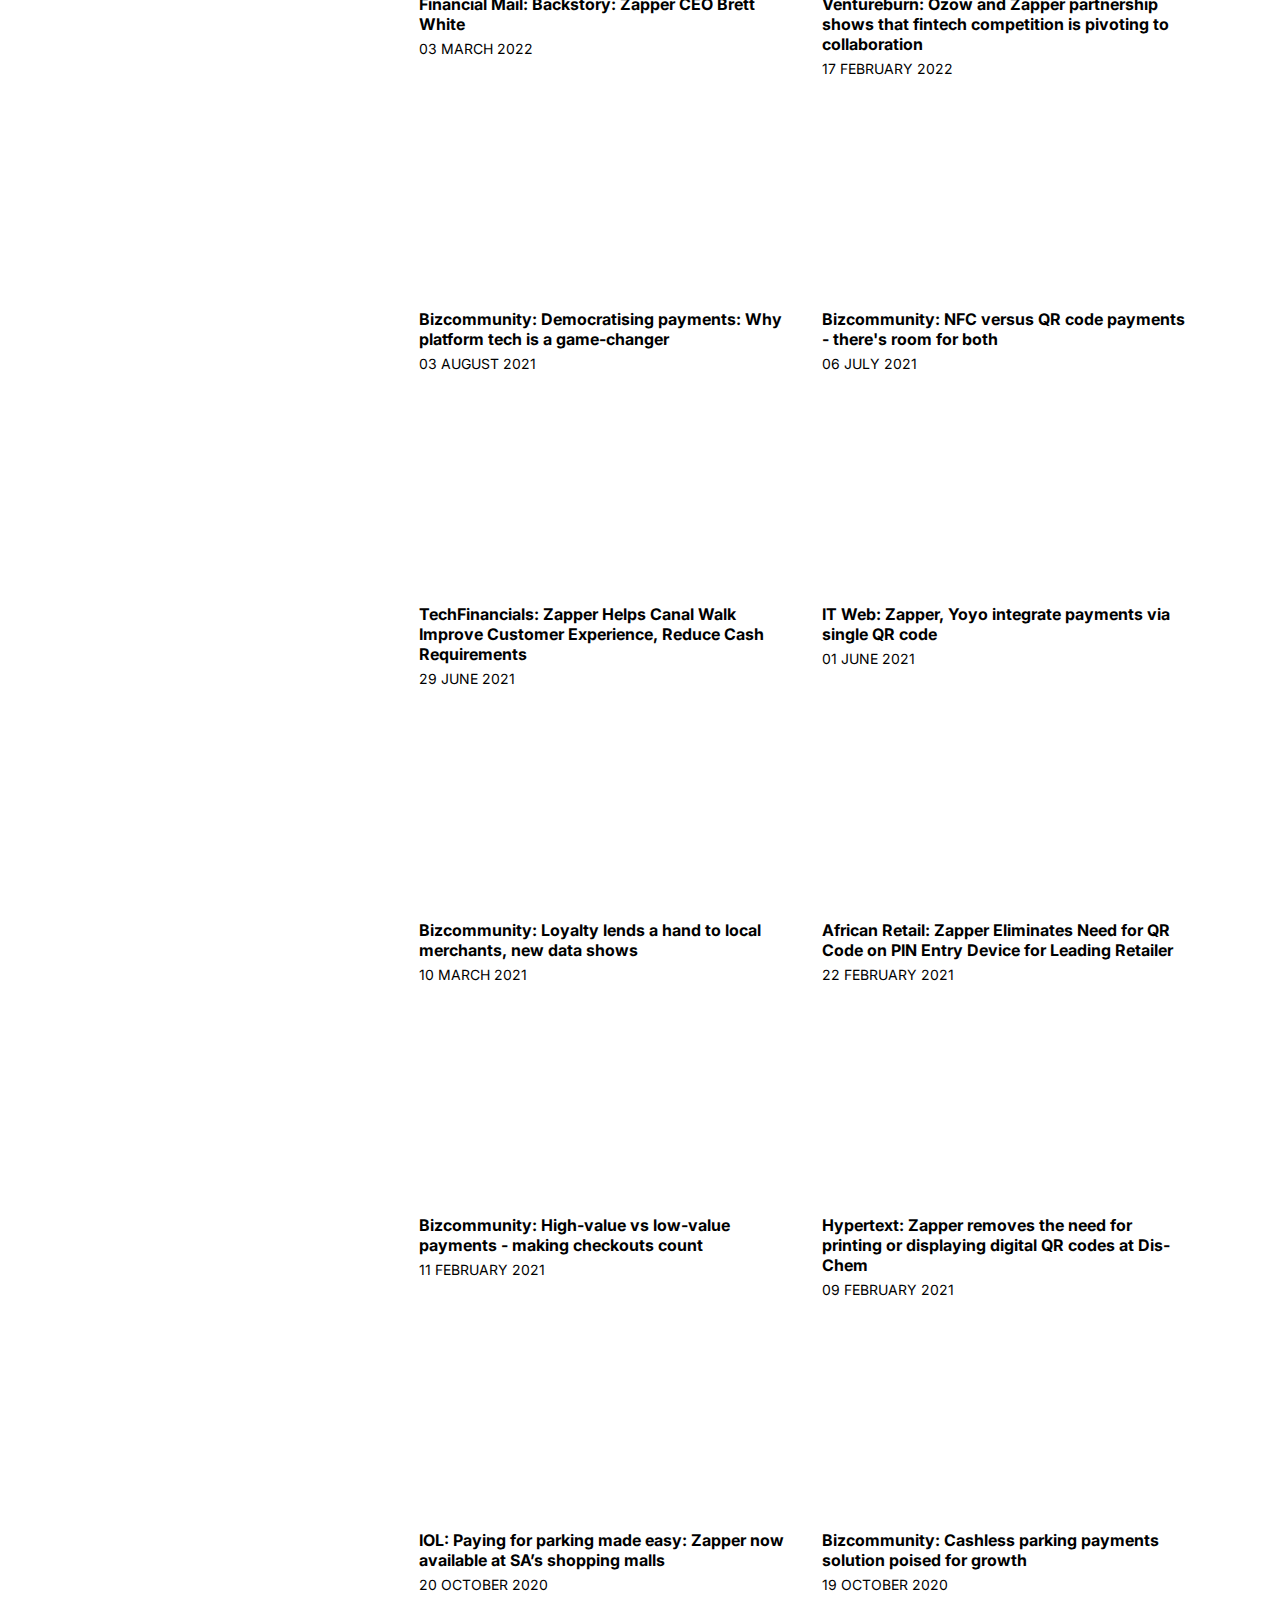
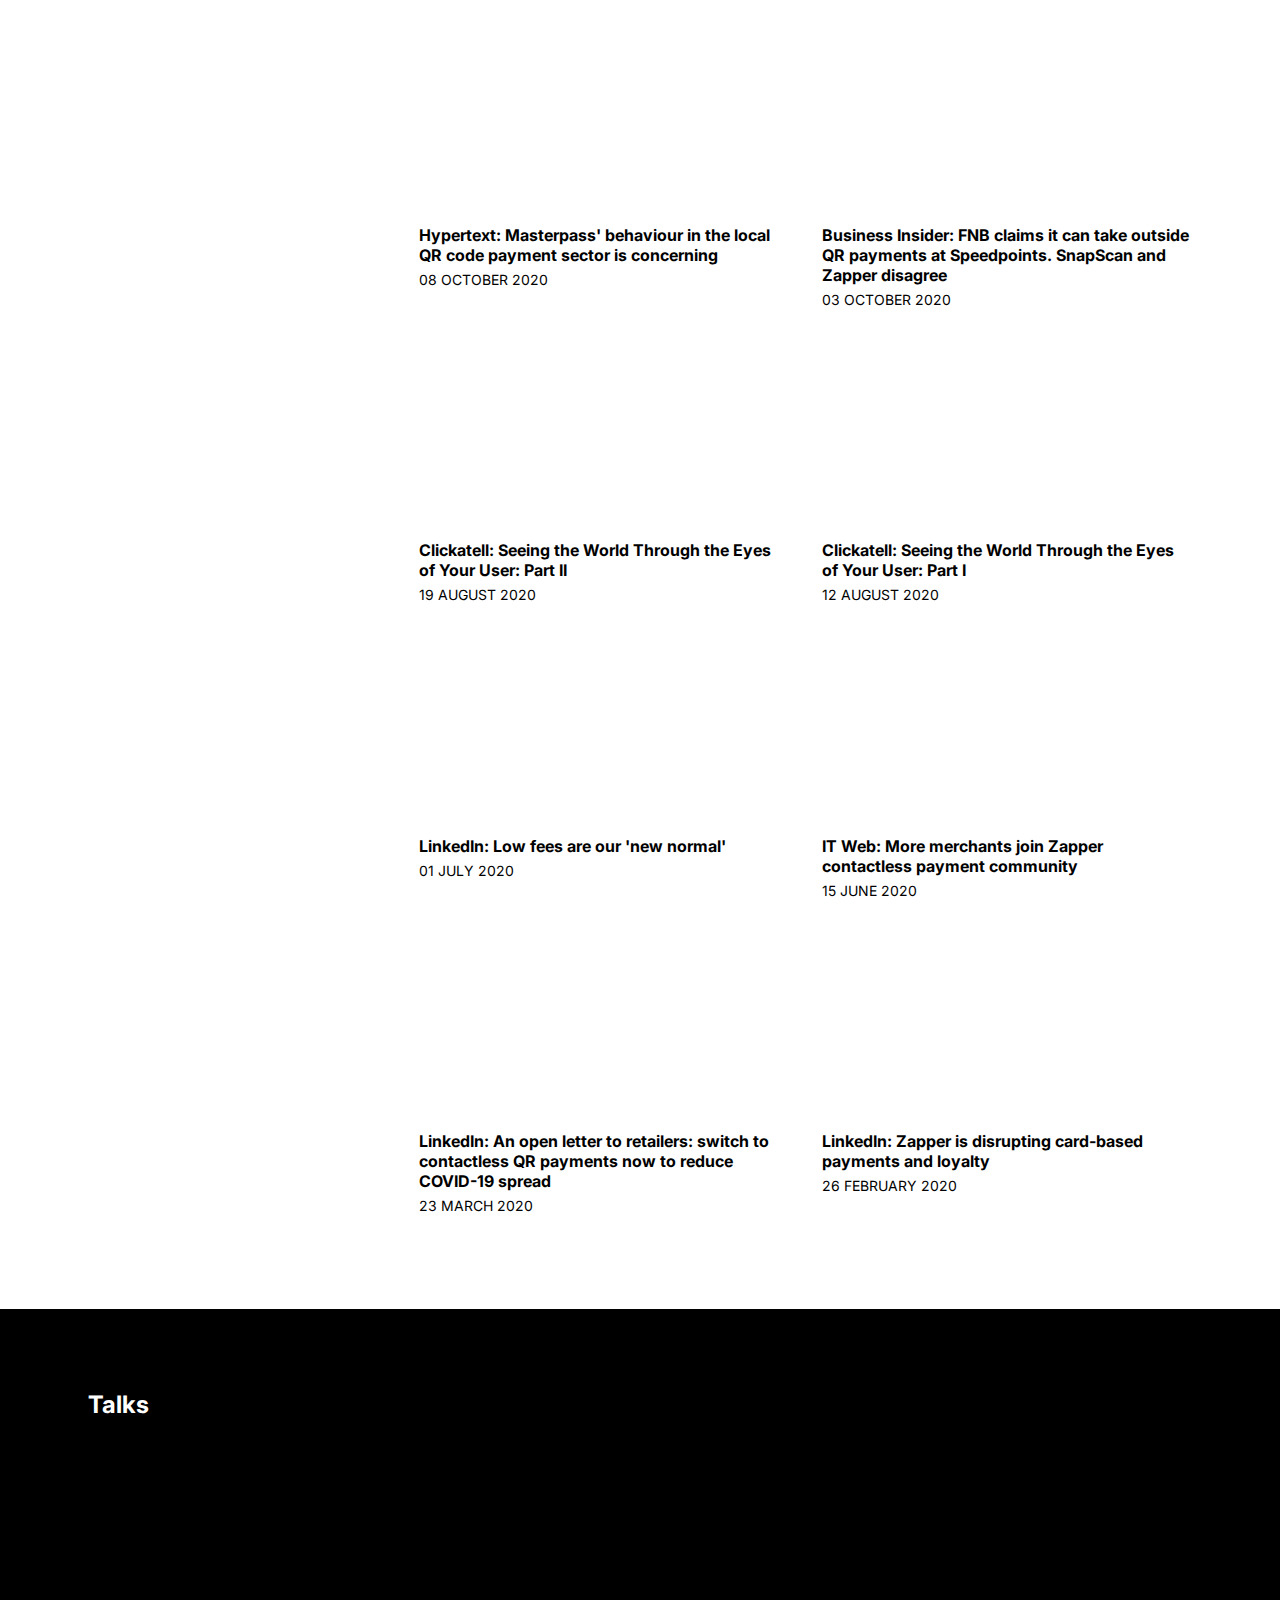
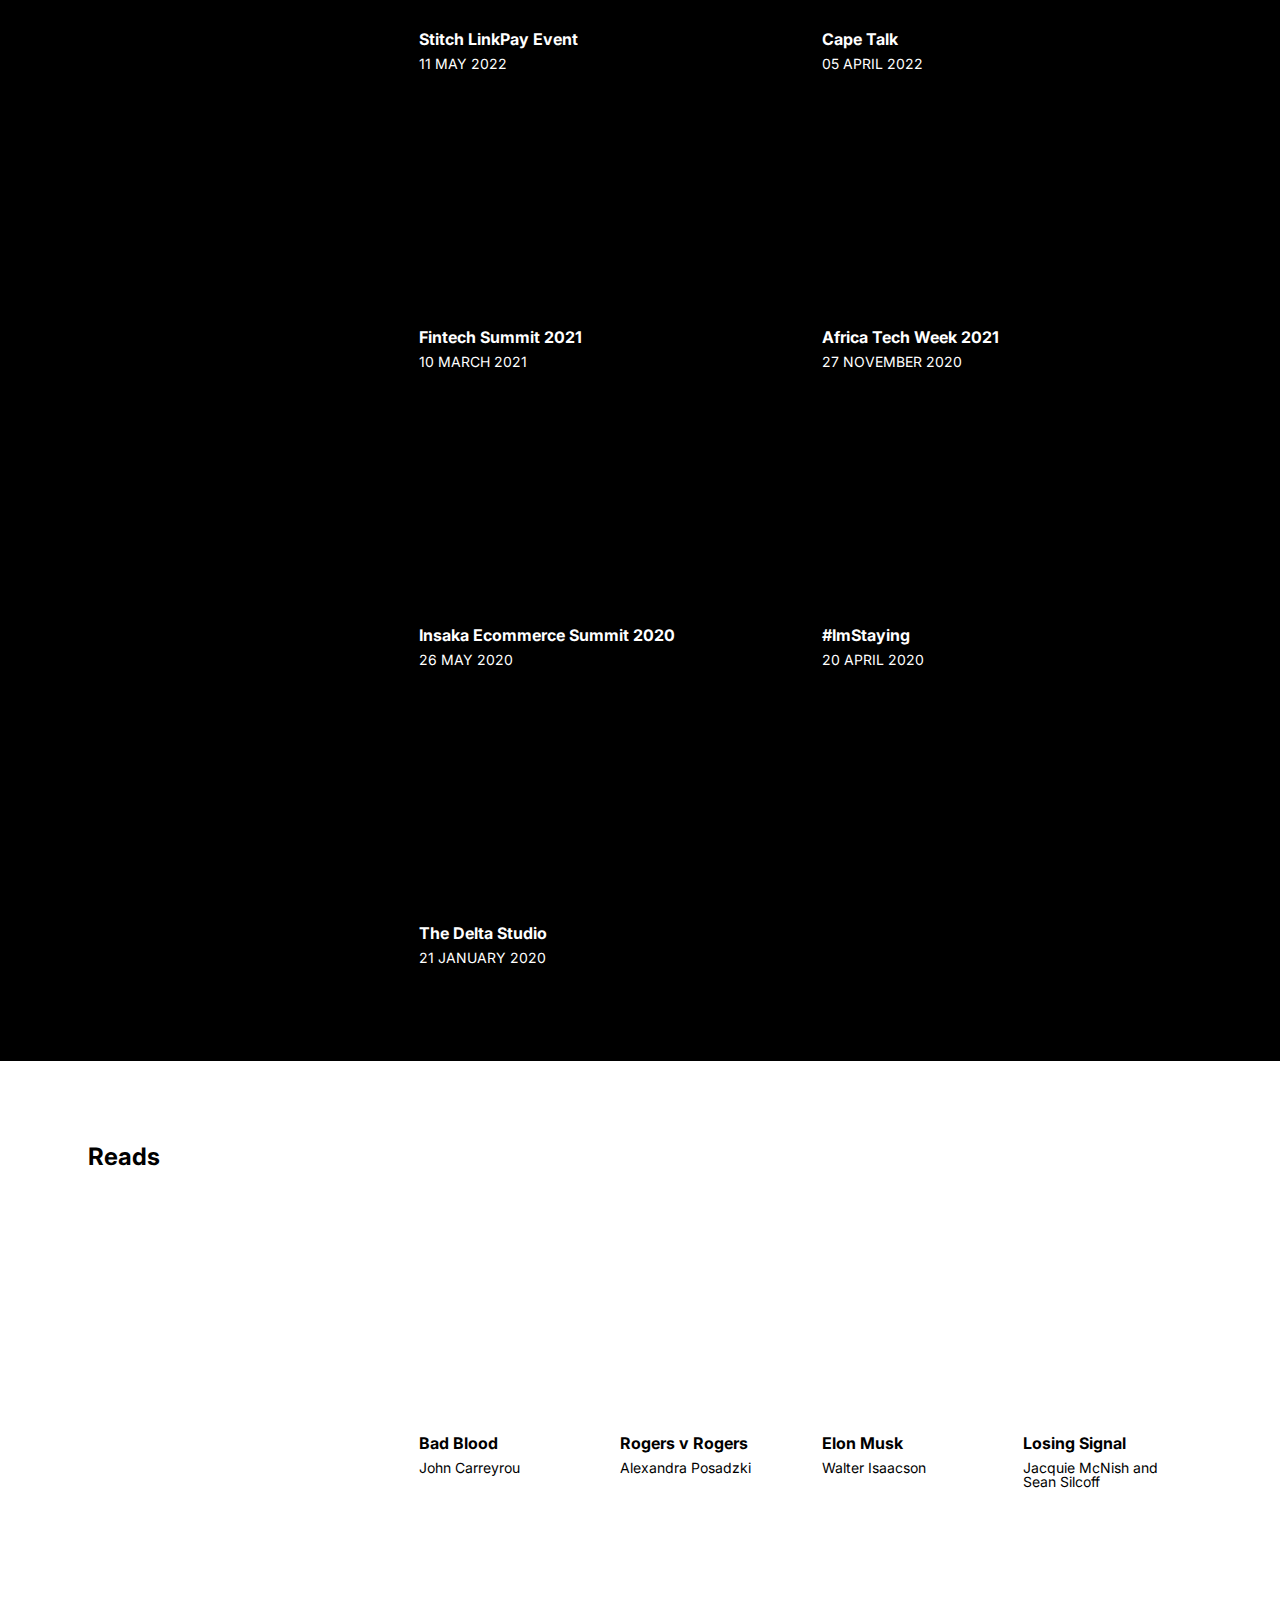
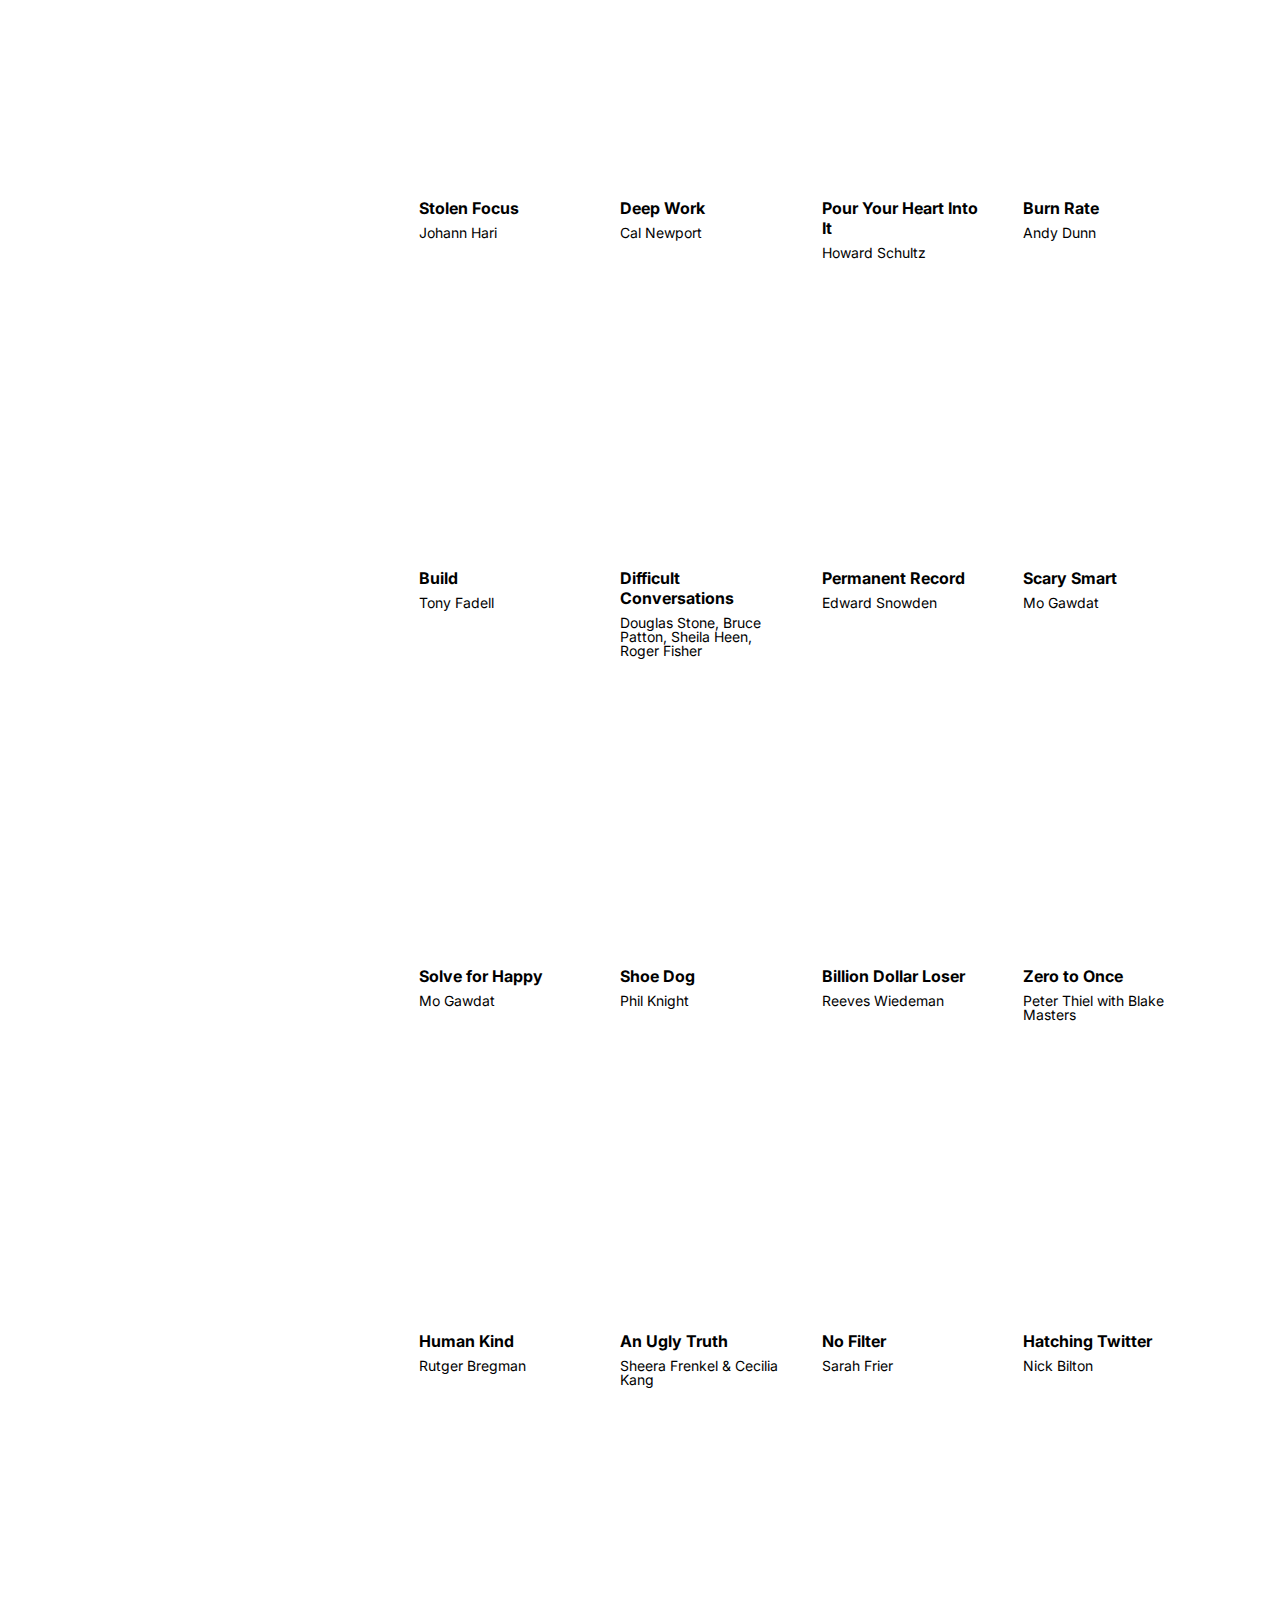
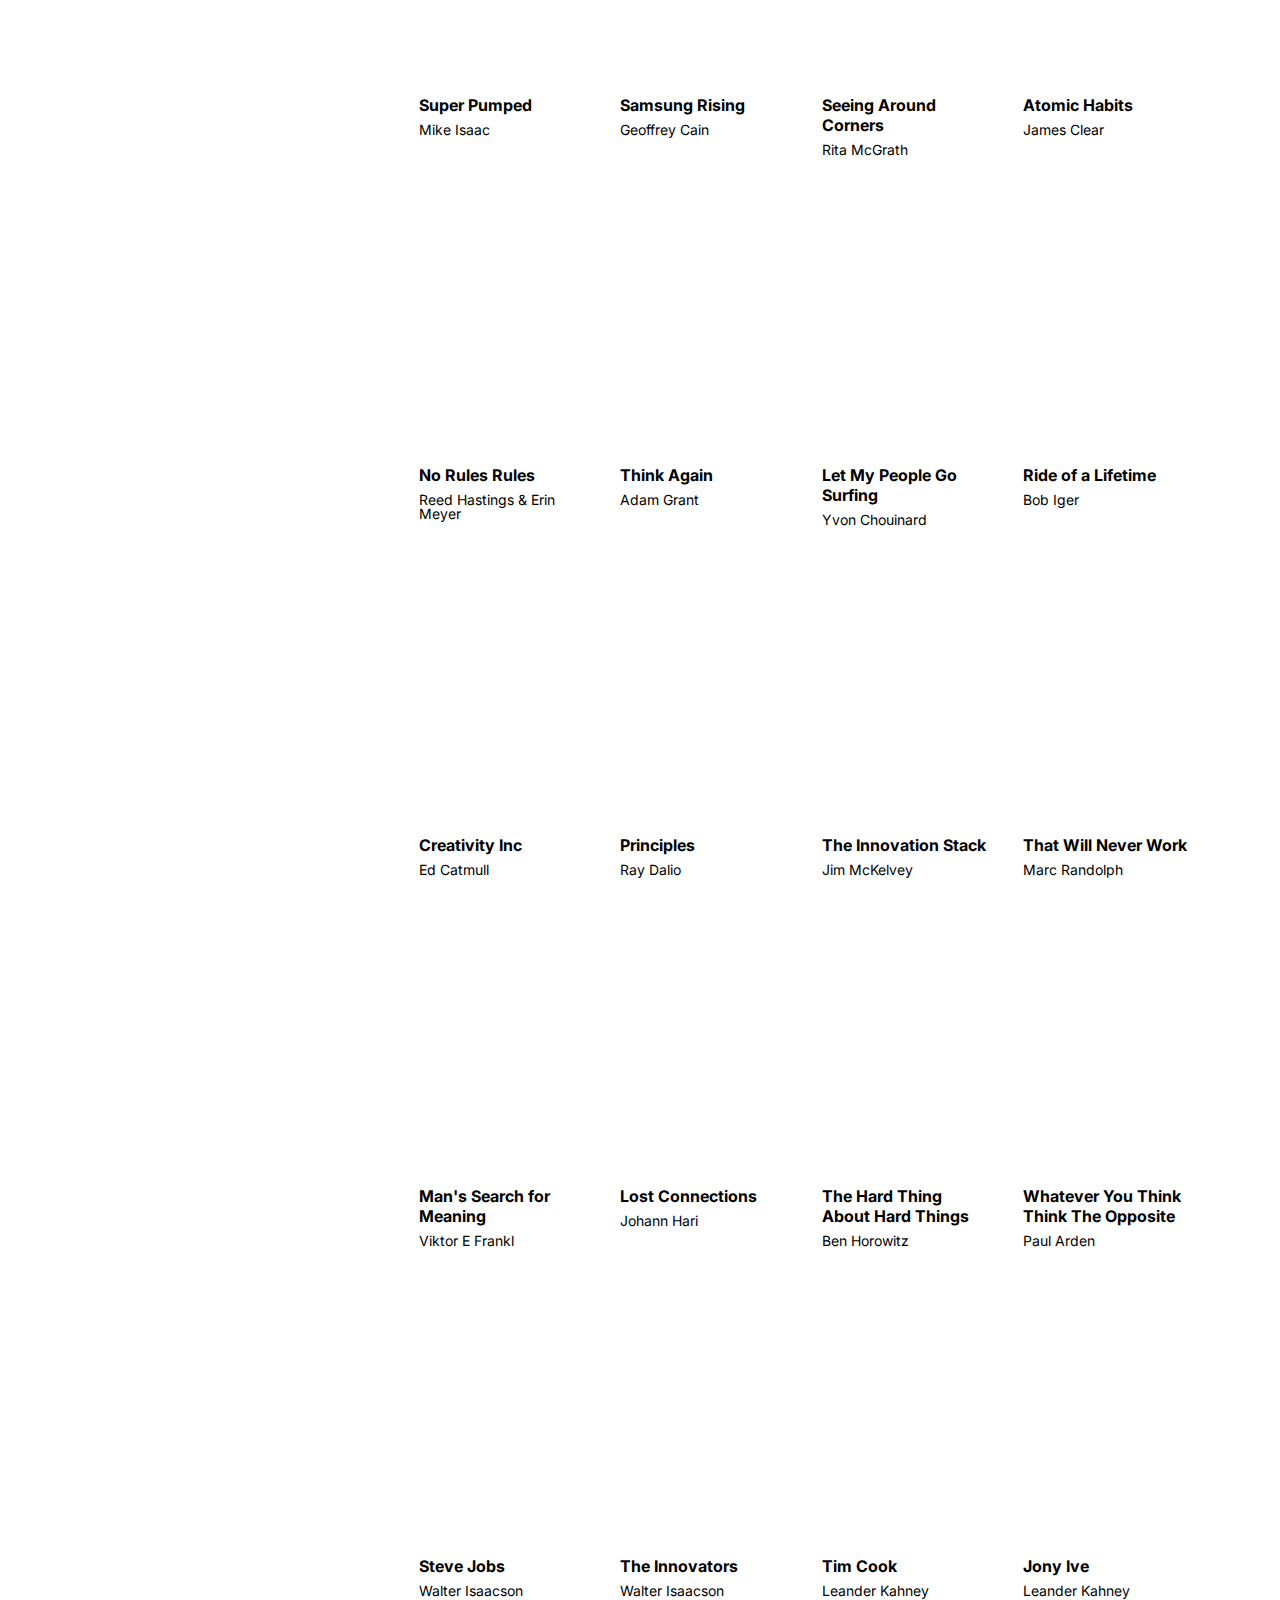
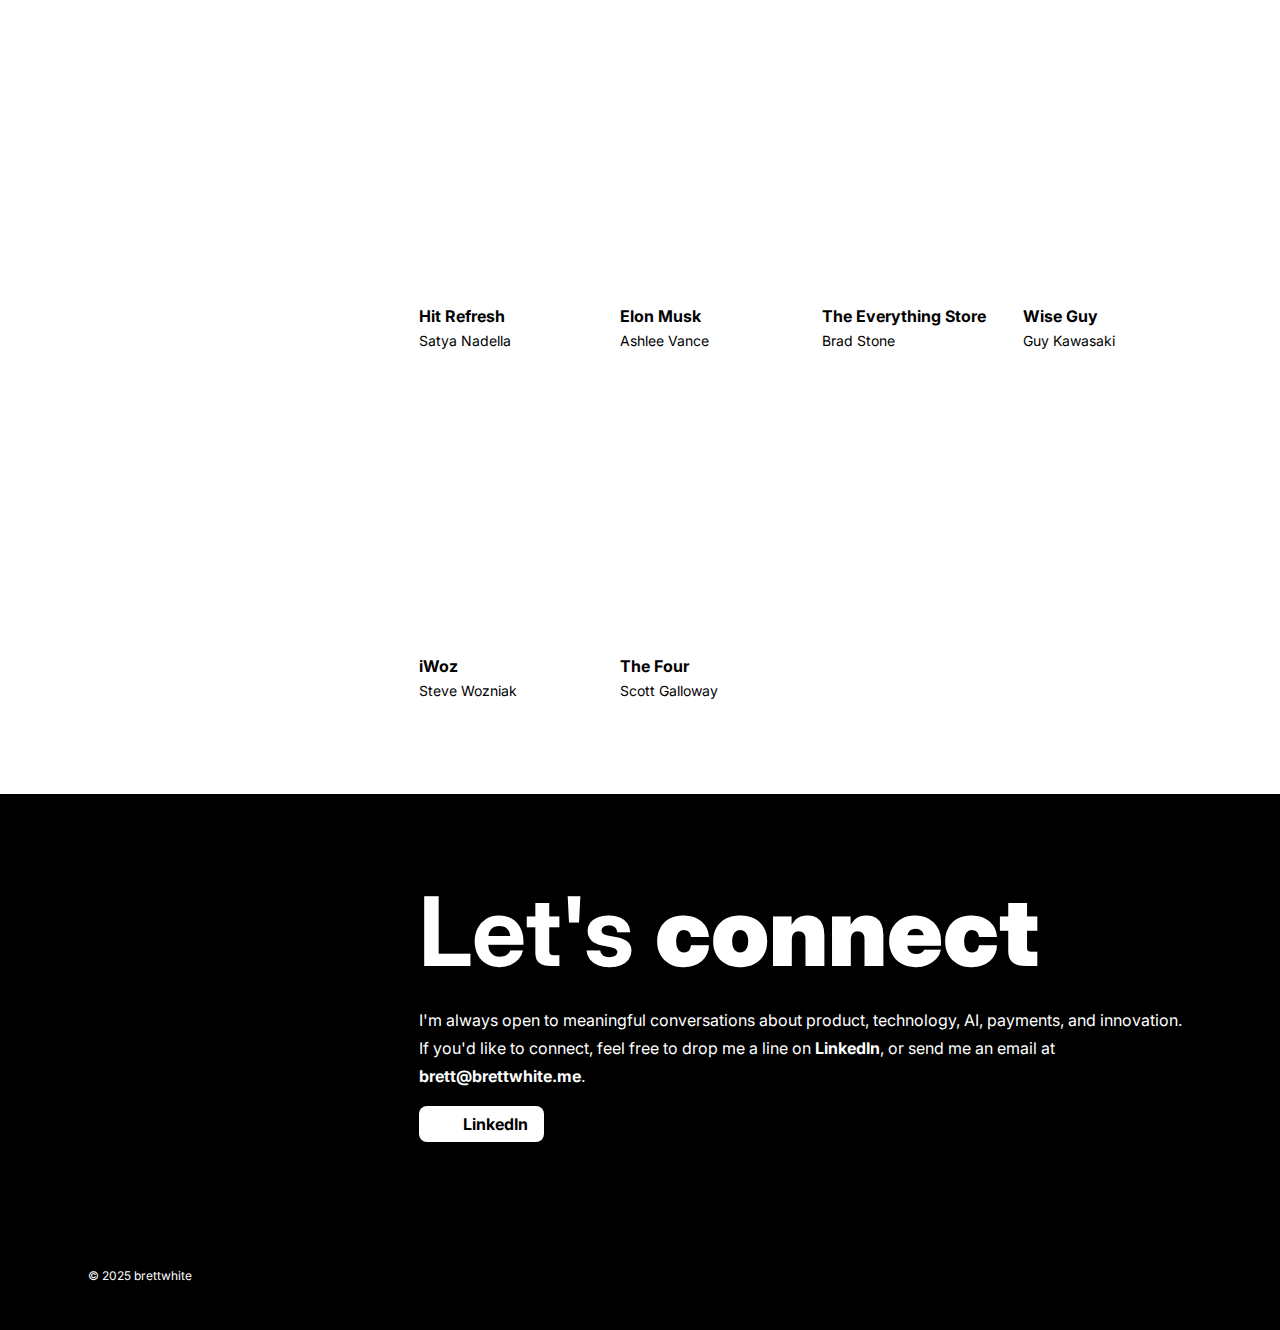
==== commit 235d23bc: "Updated intro to include leading companies" ====
--- a/index.html
+++ b/index.html
@@ -80,7 +80,7 @@
         <div class="container flex-row">
           <section class="content flex-align-right bio">
             <h1 class="title-xl">Product &amp; Technology Guy</h1>
-            <p>I've spent <strong>15+ years</strong> at the intersection of <strong>product, tech, and design</strong>—building payment platforms, leading teams, and launching digital experiences used by millions. I like <strong>solving hard problems, scaling what works, and designing for people</strong>, not just specs.</p>
+            <p>I've spent <strong>15+ years</strong> at the intersection of <strong>product, tech, and design</strong>—building payment platforms, leading companies and teams, and launching digital experiences used by millions. I like <strong>solving hard problems, scaling what works, and designing for people</strong>, not just specs.</p>
             <a class="btn-linkedin" href="https://linkedin.com/in/brettandwhite" target="_blank">
               <span class="btn-label">LinkedIn</span>
             </a>
--- a/styles/global-min.css
+++ b/styles/global-min.css
@@ -188,7 +188,7 @@
     display: block;
     position: relative;
     padding: 24px 8px;
-    font-size: 14px;
+    font-size: 12px;
     line-height: 16px;
     transition: all 300ms ease-out;
   }
@@ -399,7 +399,7 @@
     z-index: -1;
     bottom: 0;
     left: 0;
-    height: 60vh;
+    height: 50vh;
     /* width: calc(60vh * 60%); */
     width: auto;
     aspect-ratio: 3/5;
@@ -870,6 +870,9 @@
     .content.bio {
       flex: 0 0 70%;
     }
+    nav .menu li a {
+      font-size: 14px;
+    }
   }
 
 
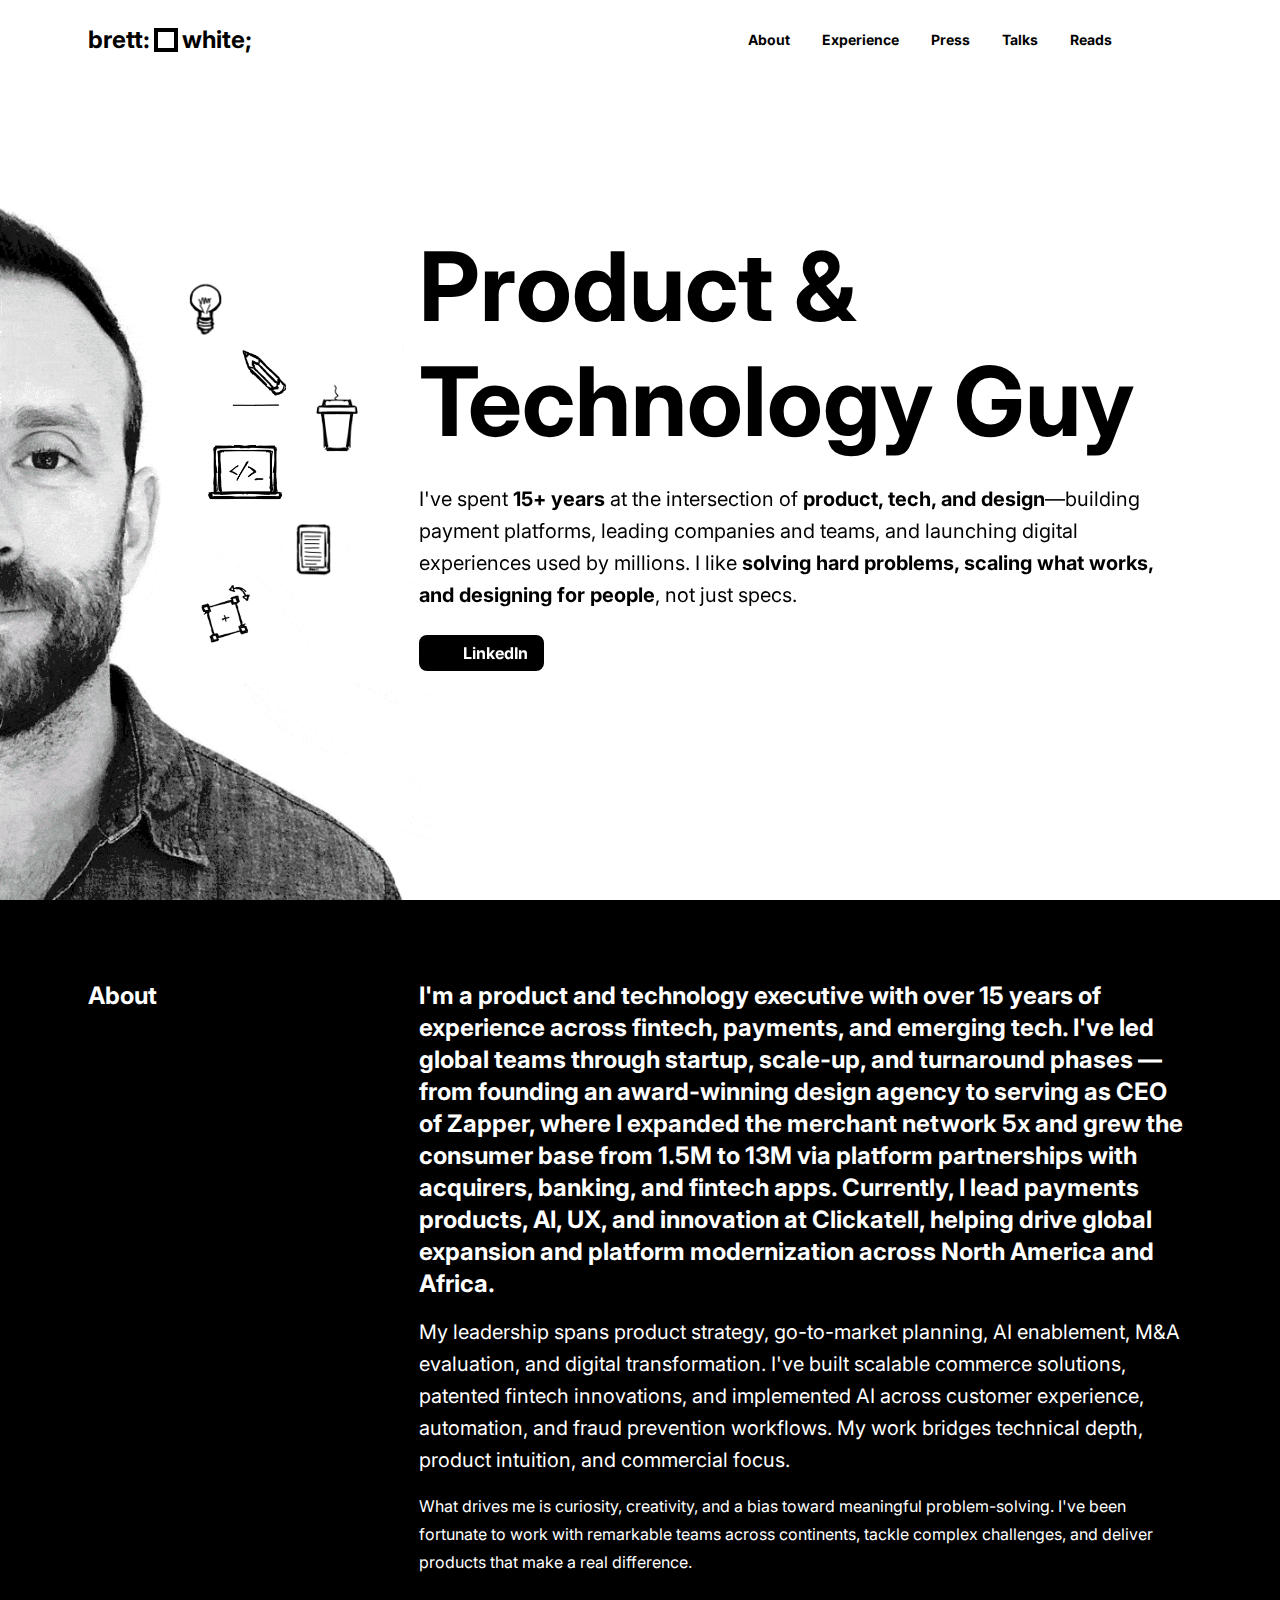
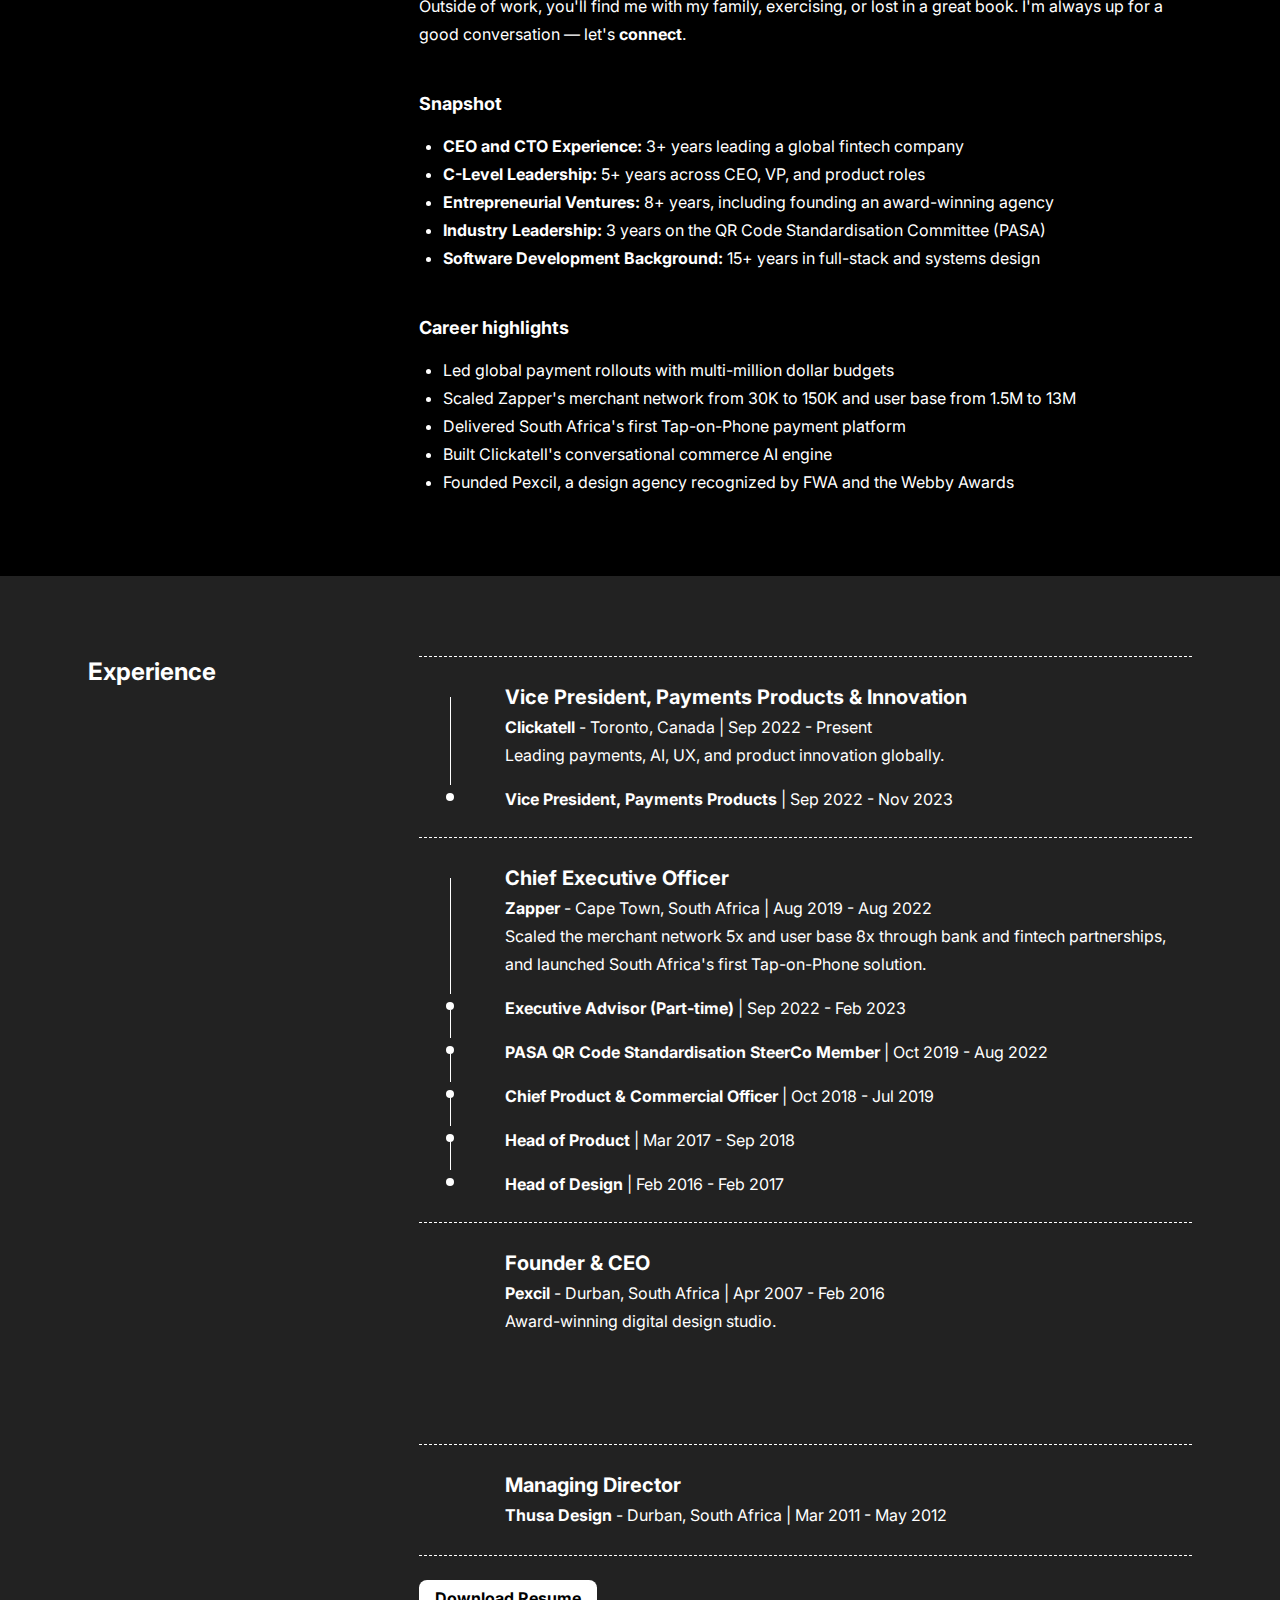
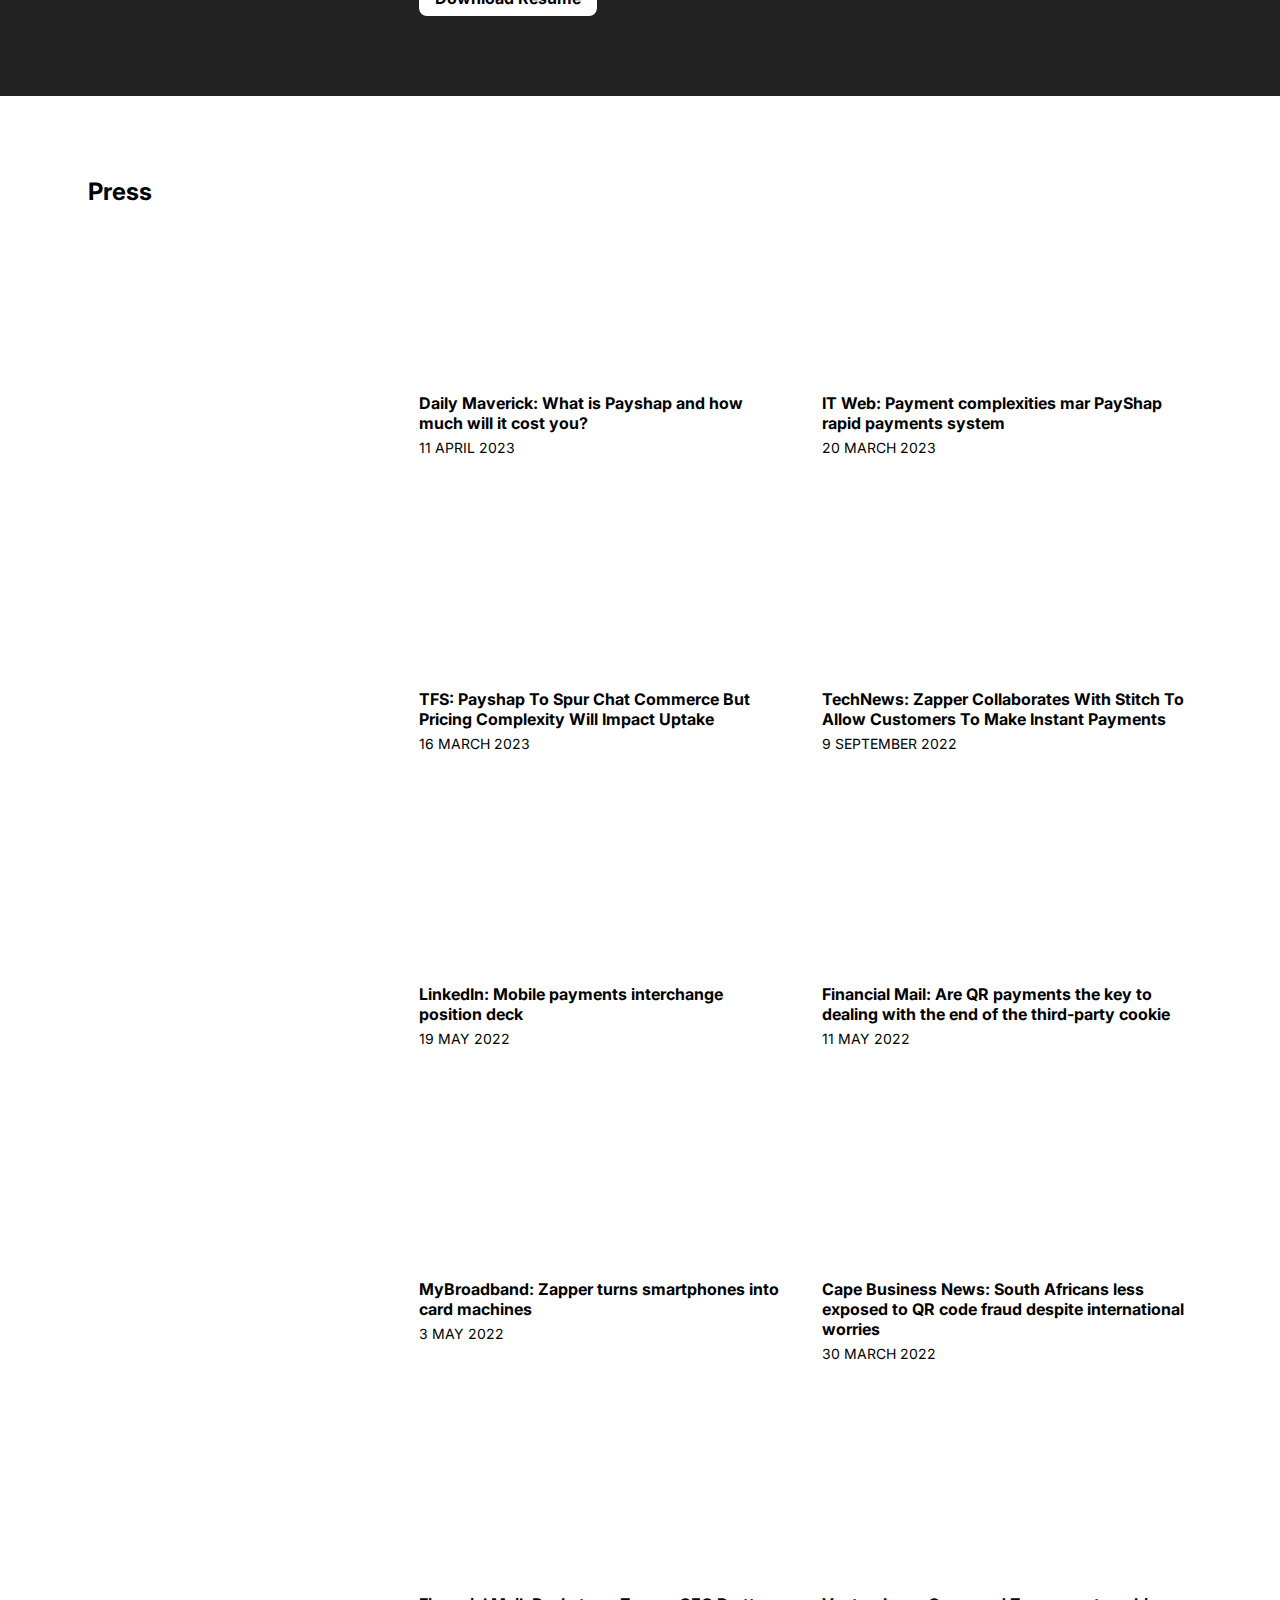
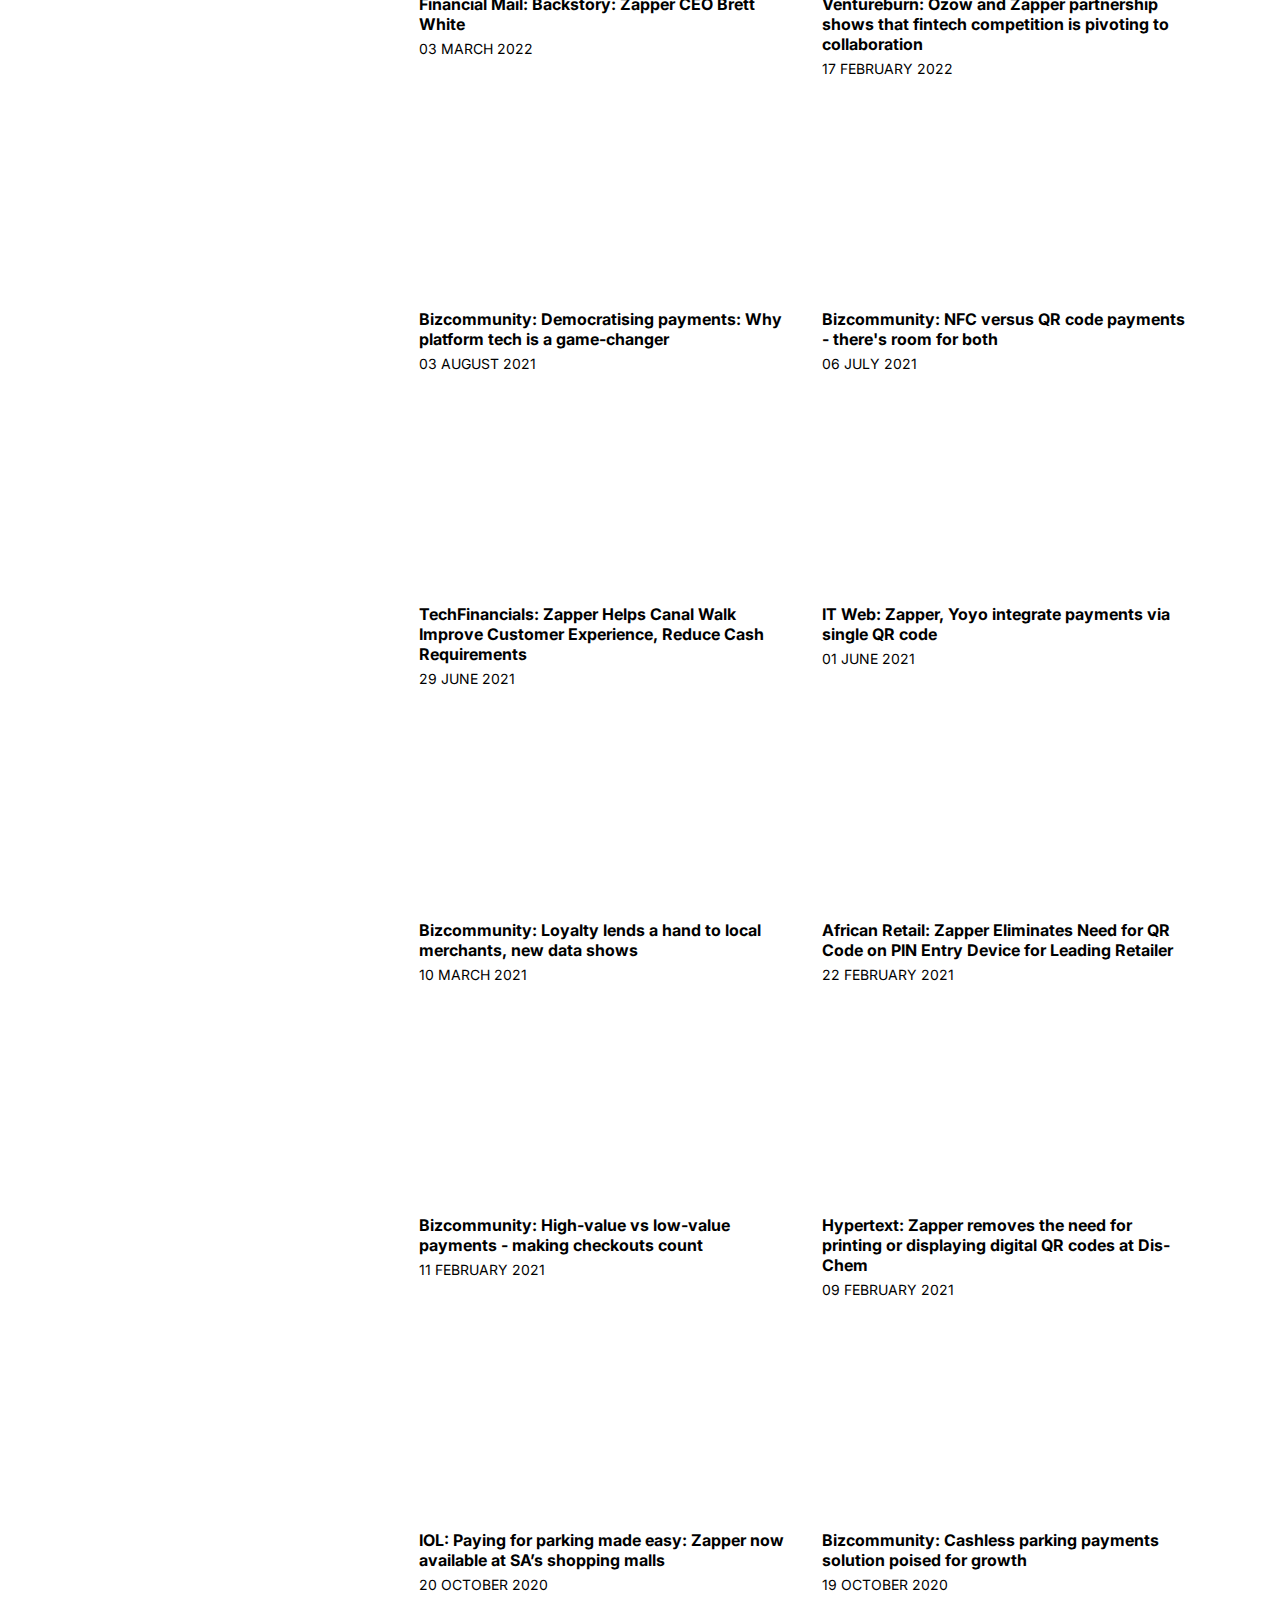
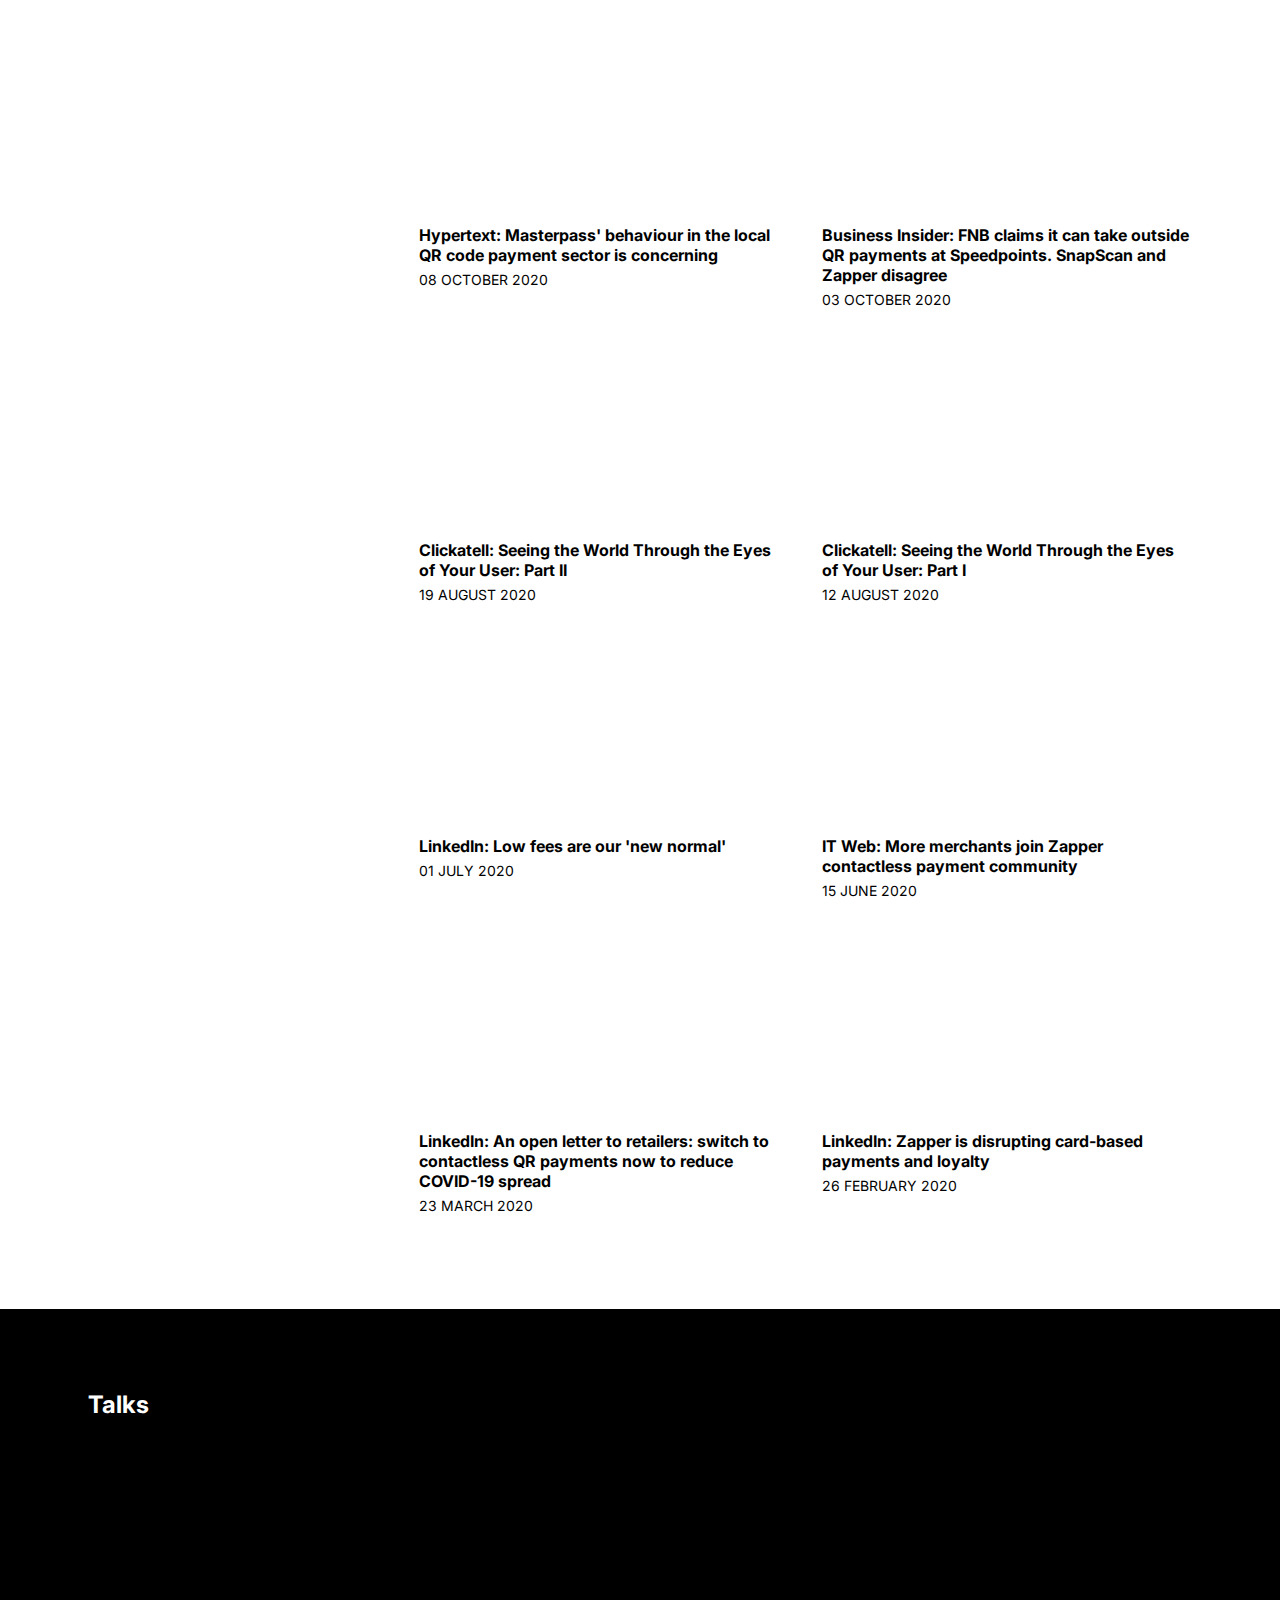
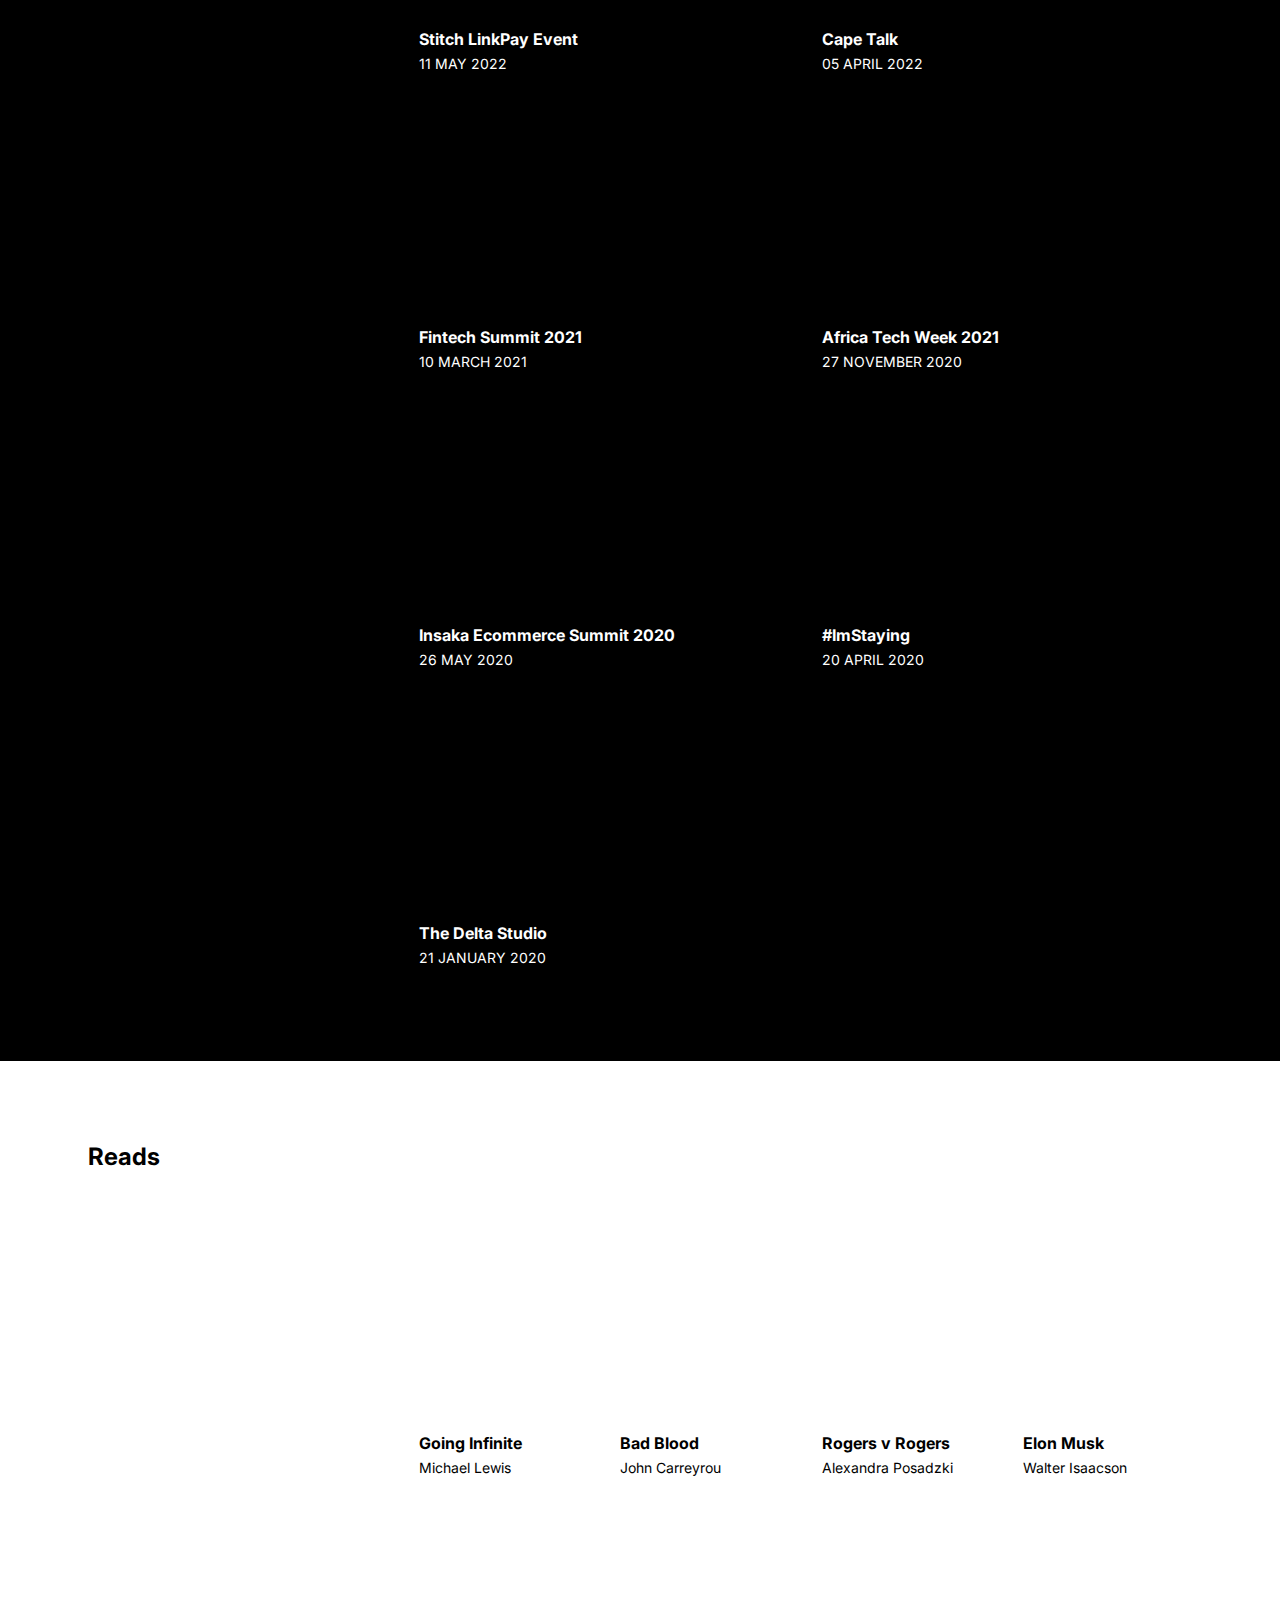
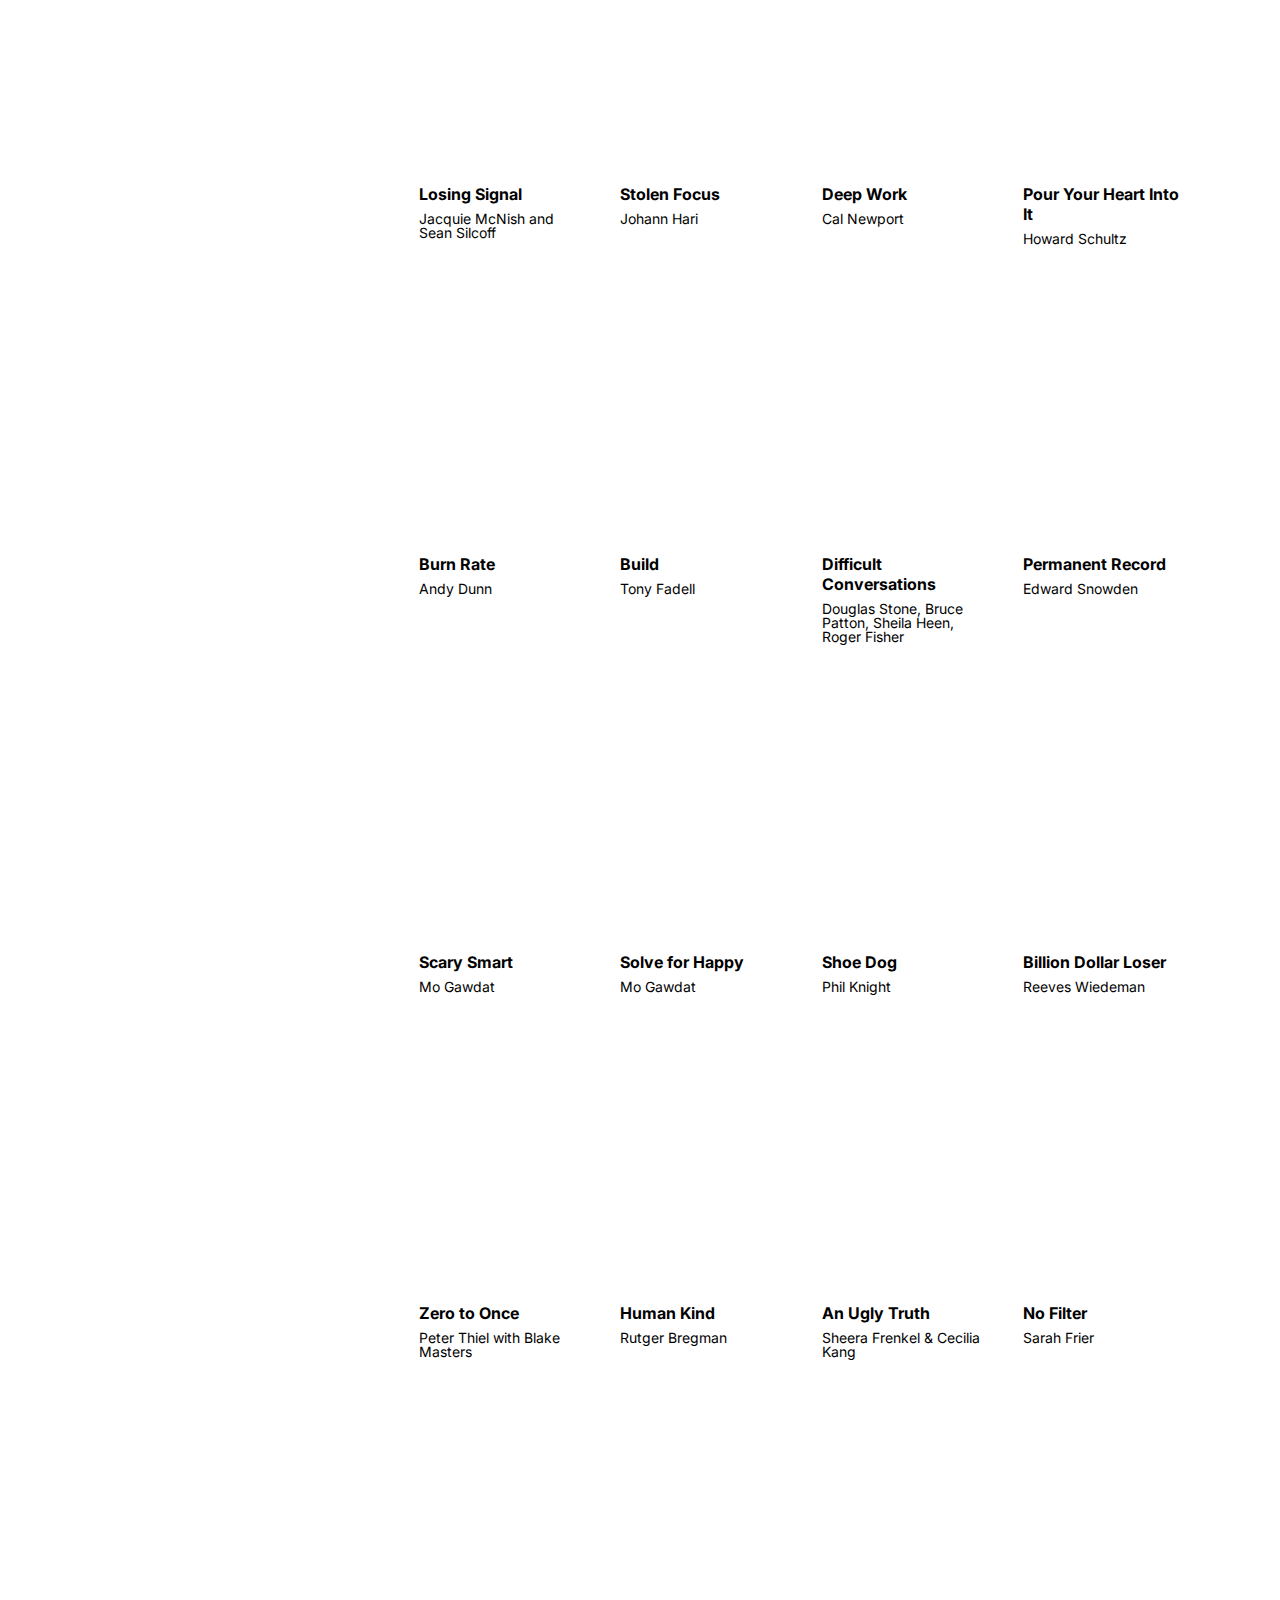
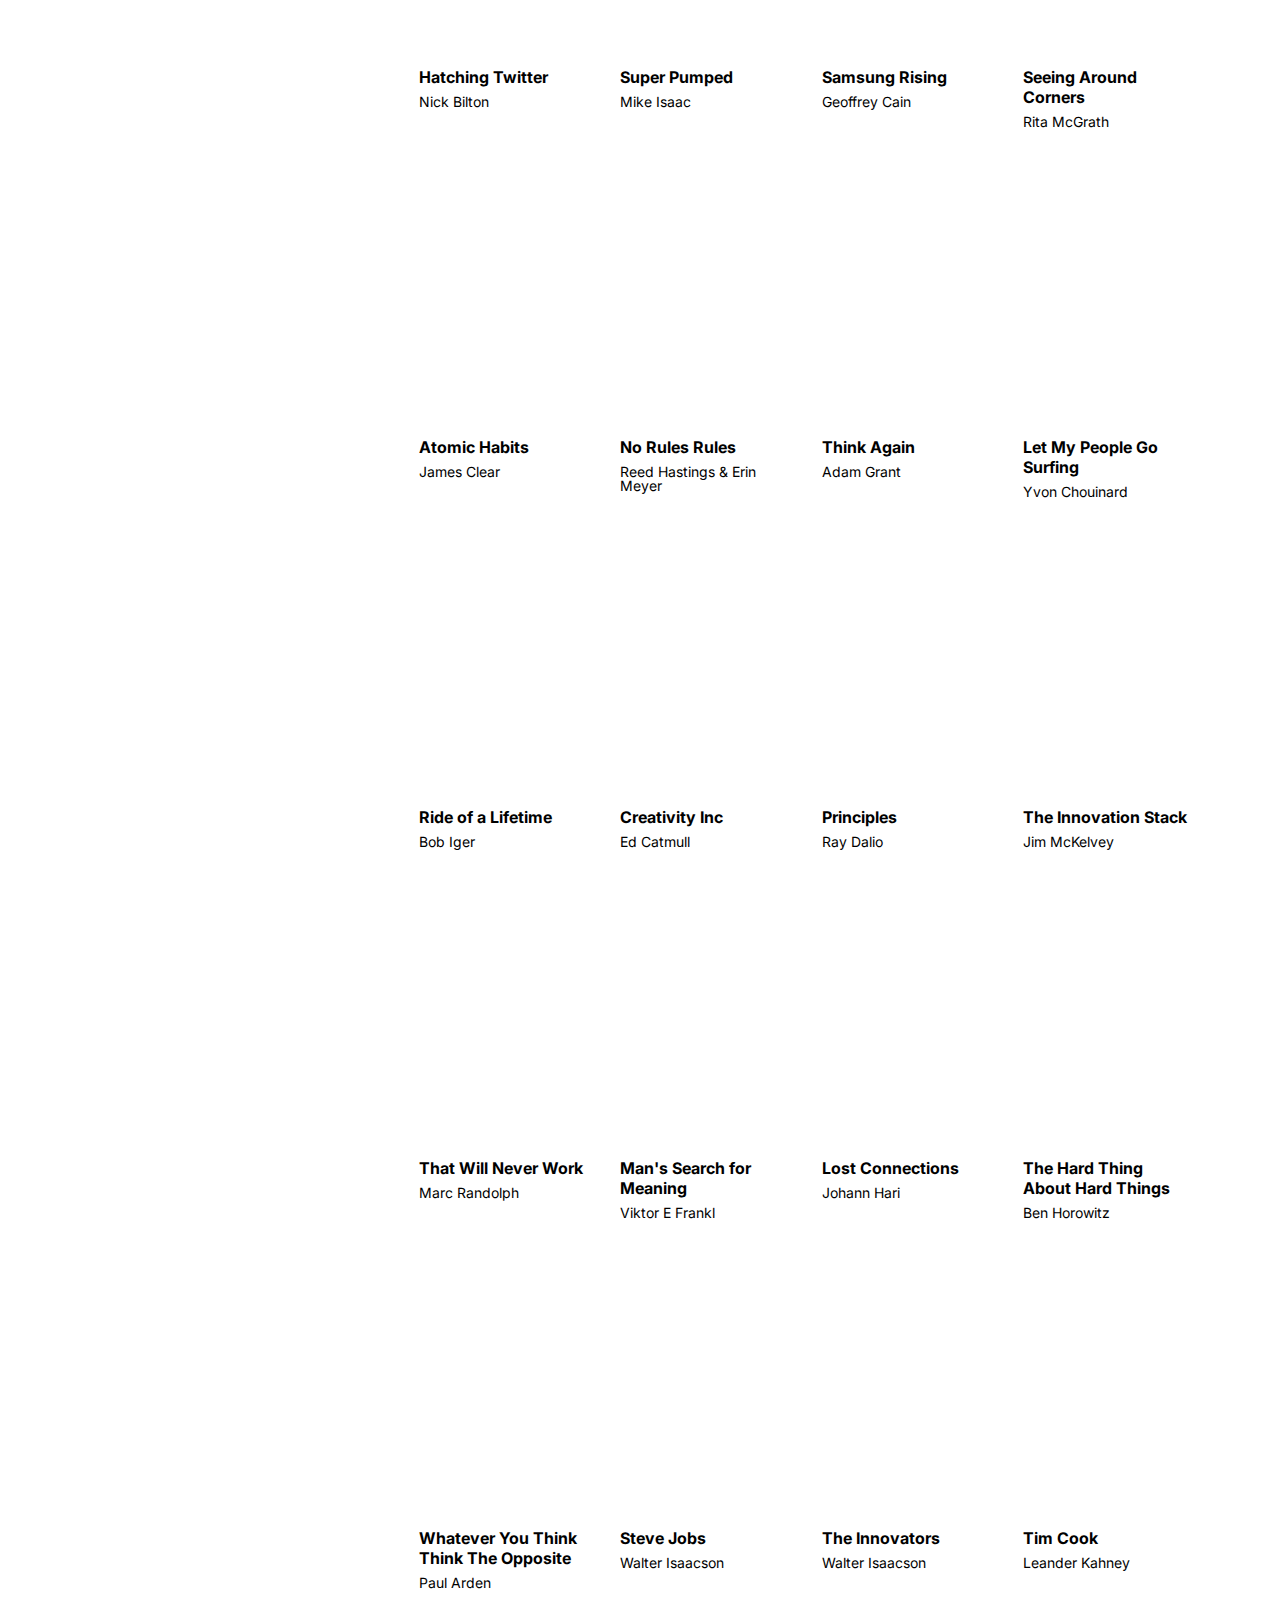
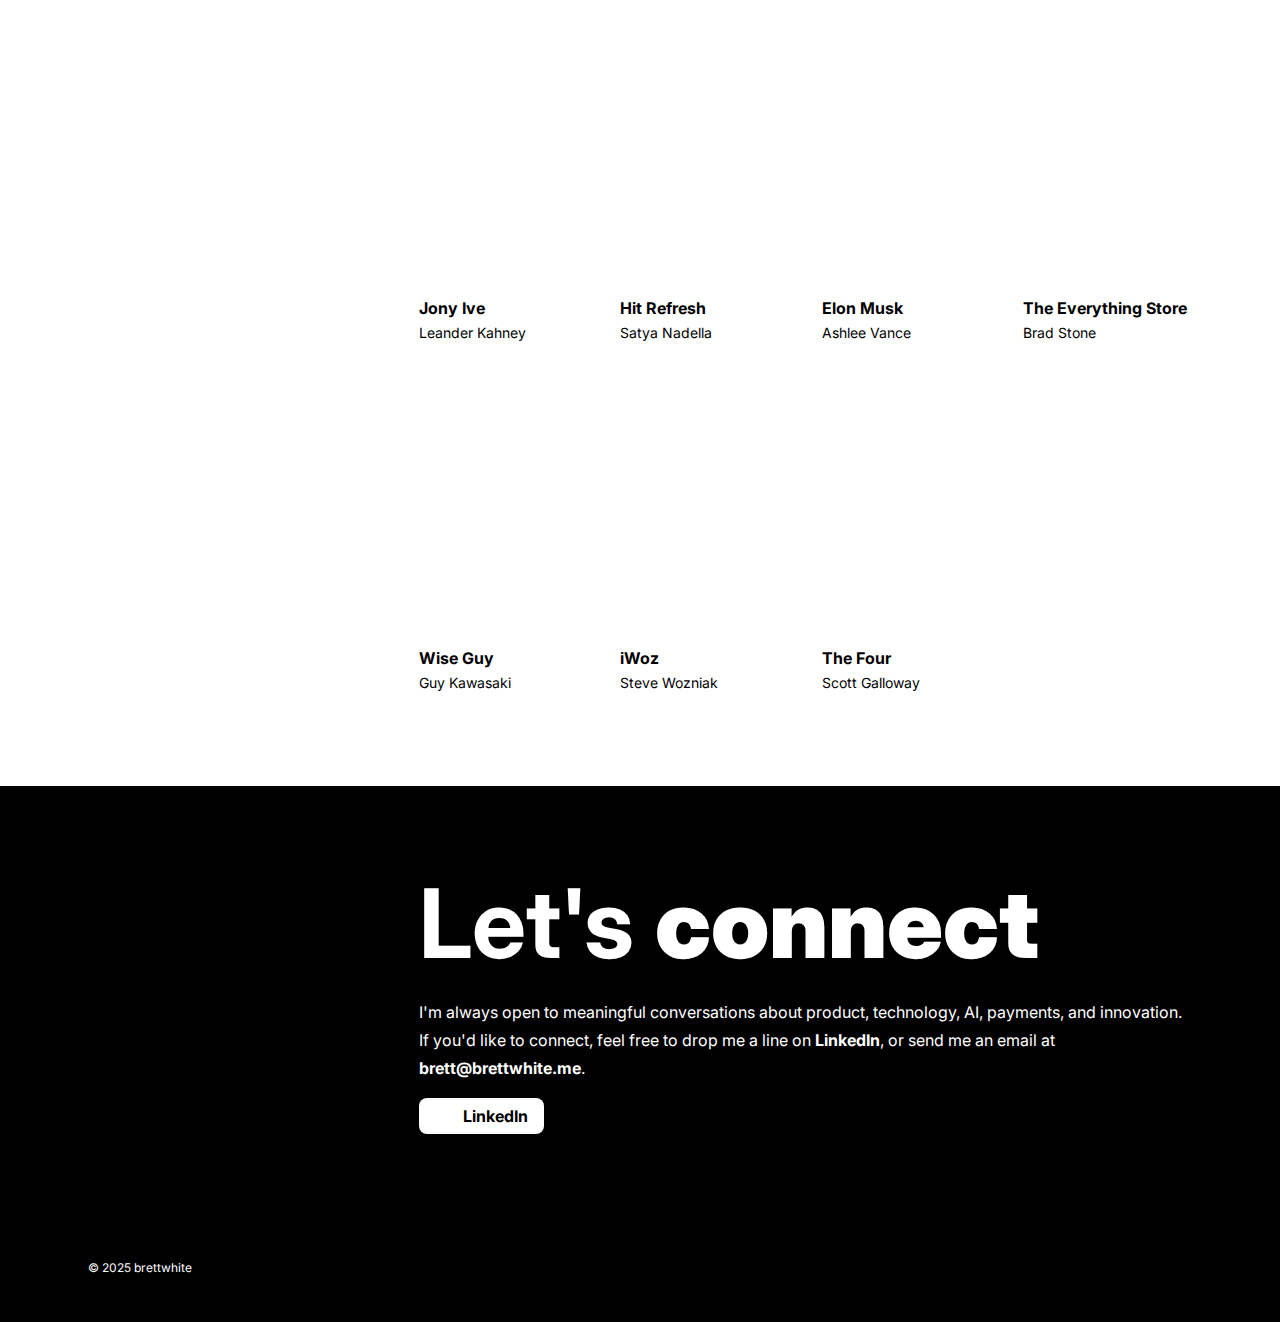
==== commit c6294d2a: "Added new book: Going Infinite by Michael Lewis" ====
--- a/index.html
+++ b/index.html
@@ -620,6 +620,15 @@
           <section class="content flex-align-right">
             <ul class="books listing">
               <li>
+                <a href="https://a.co/d/iRyztS5" target="_blank">
+                  <article>
+                    <img class="thumb lazyload" data-src="images/book-going-infinite-by-michael-lewis.jpg" src="images/book-going-infinite-by-michael-lewis.jpg" width="153" height="235" alt="Going Infinite by Michael Lewis" loading="lazy" style="aspect-ratio: 0.65/1;" />
+                    <h1 class="title">Going Infinite</h1>
+                    <h2 class="author">Michael Lewis</h1>
+                  </article>
+                </a>
+              </li>
+              <li>
                 <a href="https://www.amazon.ca/Bad-Blood-Secrets-Silicon-Startup-ebook/dp/B078VW3VM7/ref=tmm_kin_swatch_0?_encoding=UTF8&sr=" target="_blank">
                   <article>
                     <img class="thumb lazyload" data-src="images/book-bad-blood-by-john-carreyrou.jpg" src="images/book-bad-blood-by-john-carreyrou.jpg" width="153" height="235" alt="Bad Blood by John Carreyrou" loading="lazy" style="aspect-ratio: 0.65/1;" />
